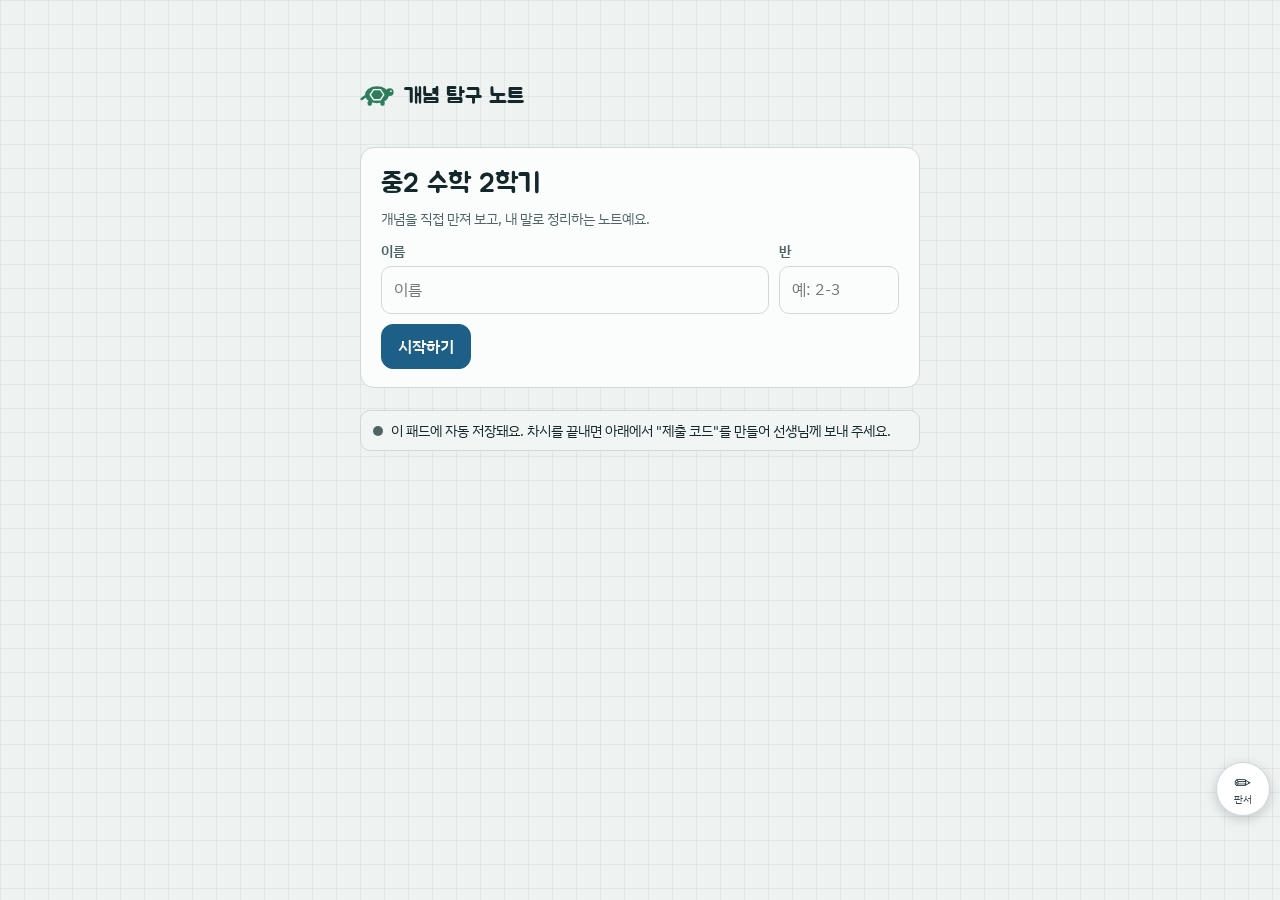
==== index.html @ dae7644b "선생님별 전용 링크 만들기(#setup): 폼·시트·비밀번호를 선생님마다 따로 설정 Co-Authored-By: Claude Sonnet 5.5 <noreply@anthropic." ====
<!doctype html><html lang="ko"><head><meta charset="utf-8"><meta name="viewport" content="width=device-width,initial-scale=1"></head><body><title>개념 탐구 노트</title>
<link rel="stylesheet" href="https://fonts.googleapis.com/css2?family=IBM+Plex+Sans+KR:wght@400;600;700&family=Jua&display=swap">
<style>
/* 노트 같은 모눈종이 위에서 탐구하는 앱. 파란 잉크 + 빨간 펜 + 거북이 초록 */
:root{
  --bg:#eef2f0;--paper:#fbfdfc;--paper2:#f1f6f4;--ink:#14282b;--ink2:#506466;--line:#cfdad8;--grid:rgba(29,95,134,.07);
  --blue:#1d5f86;--blue-soft:#dcecf4;--red:#c8382e;--red-soft:#fbe3e0;--green:#2e7d5b;--green-soft:#dff1e7;--gold:#a8690f;--gold-soft:#f8ecd2;
  --f-disp:'Jua','IBM Plex Sans KR',system-ui,sans-serif;--f-body:'IBM Plex Sans KR','Noto Sans KR',system-ui,sans-serif;--r:14px;
}
@media (prefers-color-scheme:dark){:root:not([data-theme="light"]){
  --bg:#0f1b1e;--paper:#172529;--paper2:#1d2d32;--ink:#e6f0ee;--ink2:#9db3b3;--line:#2c4247;--grid:rgba(120,180,210,.07);
  --blue:#7cc0e6;--blue-soft:#1d3a4a;--red:#ff8a7e;--red-soft:#4a2724;--green:#6fcf9f;--green-soft:#1c3a2d;--gold:#e8b45a;--gold-soft:#3d3118;color-scheme:dark}}
:root[data-theme="dark"]{
  --bg:#0f1b1e;--paper:#172529;--paper2:#1d2d32;--ink:#e6f0ee;--ink2:#9db3b3;--line:#2c4247;--grid:rgba(120,180,210,.07);
  --blue:#7cc0e6;--blue-soft:#1d3a4a;--red:#ff8a7e;--red-soft:#4a2724;--green:#6fcf9f;--green-soft:#1c3a2d;--gold:#e8b45a;--gold-soft:#3d3118;color-scheme:dark}
*{box-sizing:border-box}
body{background:var(--bg);color:var(--ink);font:400 16px/1.6 var(--f-body);
  background-image:linear-gradient(var(--grid) 1px,transparent 1px),linear-gradient(90deg,var(--grid) 1px,transparent 1px);background-size:24px 24px;
  padding-inline:16px;padding-block:14px 60px;-webkit-text-size-adjust:100%}
button,input,textarea,select{font:inherit;color:inherit}
button{cursor:pointer}
:focus-visible{outline:3px solid var(--blue);outline-offset:2px}
#app{max-width:1080px;margin:0 auto}
.top{display:flex;align-items:center;justify-content:space-between;gap:12px;flex-wrap:wrap;margin-bottom:14px}
.brand{display:flex;align-items:center;gap:10px;font:400 1.35rem var(--f-disp)}
.brand svg{flex:none}
.btn{border:1.5px solid var(--line);background:var(--paper);border-radius:12px;padding:9px 16px;font-weight:600;min-height:44px}
a.btn{text-decoration:none;display:inline-flex;align-items:center;color:var(--ink)}
.btn:hover{border-color:var(--blue)}
.btn.primary{background:var(--blue);border-color:var(--blue);color:var(--paper)}
.btn.ghost{background:transparent}
.btn.sm{min-height:36px;padding:5px 12px;font-size:.88rem}
.btn.red{border-color:var(--red);color:var(--red)}
.btn:disabled{opacity:.45;cursor:not-allowed}
.card{background:var(--paper);border:1.5px solid var(--line);border-radius:var(--r);padding:18px 20px}
.h1{font:400 1.7rem/1.3 var(--f-disp);margin:0 0 6px;text-wrap:balance}
.h2{font:400 1.2rem/1.35 var(--f-disp);margin:0 0 8px}
.note{color:var(--ink2);font-size:.9rem;margin:4px 0 10px}
.row{display:flex;gap:10px;flex-wrap:wrap;align-items:center;margin-top:10px}
.chip{display:inline-block;padding:1px 10px;border-radius:99px;font-size:.78rem;font-weight:600;background:var(--blue-soft);color:var(--blue);white-space:nowrap}
.chip.gray{background:var(--paper2);color:var(--ink2);border:1px solid var(--line)}
.chip.green{background:var(--green-soft);color:var(--green)}
.chip.gold{background:var(--gold-soft);color:var(--gold)}
.chip.red{background:var(--red-soft);color:var(--red)}
/* 시작 */
.welcome{display:grid;gap:16px;max-width:560px;margin:6vh auto 0}
.in{width:100%;border:1.5px solid var(--line);border-radius:10px;padding:10px 12px;background:var(--paper)}
.fieldrow{display:grid;grid-template-columns:1fr 120px;gap:10px}
label.l{display:block;font-size:.85rem;font-weight:600;color:var(--ink2);margin-bottom:4px}
.pcards{display:flex;flex-direction:column;gap:8px}
.pcard{display:flex;justify-content:space-between;gap:10px;text-align:left;width:100%}
/* 홈 */
.hero{display:grid;grid-template-columns:1fr auto;gap:12px;align-items:center;margin-bottom:14px}
.units{display:flex;flex-direction:column;gap:18px}
.unit h2{font:400 1.25rem var(--f-disp);margin:0 0 4px}
.unit .sub{color:var(--ink2);font-size:.9rem;margin:0 0 10px}
.lgrid{display:grid;grid-template-columns:repeat(auto-fill,minmax(290px,1fr));gap:12px}
.lcard{text-align:left;display:flex;flex-direction:column;gap:6px;border:1.5px solid var(--line);background:var(--paper);border-radius:var(--r);padding:14px 16px;min-width:0}
.lcard:hover:not(:disabled){border-color:var(--blue)}
.lcard .no{font:400 .95rem var(--f-disp);color:var(--blue)}
.lcard .t{font-weight:700;font-size:1.05rem}
.lcard .q{color:var(--ink2);font-size:.9rem}
.lcard.soon{opacity:.7;cursor:default}
.lcard.done{border-color:var(--green)}
.bar{height:8px;border-radius:6px;background:var(--paper2);border:1px solid var(--line);overflow:hidden}
.bar i{display:block;height:100%;background:var(--blue)}
/* 차시 */
.stepper{display:flex;gap:6px;flex-wrap:wrap;margin:0 0 14px}
.stepper button{display:flex;align-items:center;gap:6px;border:1.5px solid var(--line);background:var(--paper);border-radius:99px;padding:5px 14px;font-weight:600;font-size:.9rem;min-height:38px}
.stepper button.on{background:var(--blue);border-color:var(--blue);color:var(--paper)}
.stepper button.ok:not(.on){border-color:var(--green);color:var(--green)}
.stepper button:disabled{opacity:.4}
.qbig{font:400 1.55rem/1.4 var(--f-disp);text-wrap:balance;margin:6px 0 12px}
.cols{display:grid;grid-template-columns:minmax(0,1.15fr) minmax(0,1fr);gap:14px;align-items:start}
@media (max-width:880px){.cols{grid-template-columns:minmax(0,1fr)}.hero{grid-template-columns:1fr}.fieldrow{grid-template-columns:1fr}}
.opts{display:flex;flex-direction:column;gap:8px}
.opt{text-align:left;border:1.5px solid var(--line);background:var(--paper);border-radius:12px;padding:10px 14px;min-height:46px}
.opt:hover:not(:disabled){border-color:var(--blue)}
.opt.sel{border-color:var(--blue);background:var(--blue-soft)}
.opt.good{border-color:var(--green);background:var(--green-soft)}
.opt.bad{border-color:var(--red);background:var(--red-soft)}
.task{border-top:1px dashed var(--line);padding-top:12px;margin-top:12px}
.task:first-child{border-top:0;margin-top:0;padding-top:0}
.fb{margin-top:8px;padding:8px 12px;border-radius:10px;font-size:.92rem}
.fb.good{background:var(--green-soft);color:var(--green)}
.fb.bad{background:var(--red-soft);color:var(--red)}
.fb.hint{background:var(--gold-soft);color:var(--gold)}
.gen{font-size:1.1rem;line-height:2.4}
.blank{display:inline-flex;gap:4px;flex-wrap:wrap;vertical-align:middle;margin:0 4px}
.blank button{border:1.5px solid var(--blue);background:var(--paper);color:var(--blue);border-radius:8px;padding:0 12px;min-height:36px;font-weight:700}
.blank button.good{background:var(--green-soft);border-color:var(--green);color:var(--green)}
.blank button.bad{background:var(--red-soft);border-color:var(--red);color:var(--red)}
.genitem{padding:8px 0;border-bottom:1px dashed var(--line)}
.genitem:last-child{border-bottom:0}
.sumcard{border-left:5px solid var(--blue)}
.points{margin:6px 0 0;padding-left:1.2em;display:flex;flex-direction:column;gap:6px}
.def{background:var(--blue-soft);border-radius:12px;padding:10px 14px;margin:10px 0}
.def b{color:var(--blue)}
.checks{display:flex;flex-direction:column;gap:12px}
.chk{display:grid;gap:8px}
.chk .qt{font-weight:600}
.ans{display:flex;gap:8px;align-items:center;flex-wrap:wrap}
.ans input{width:120px;font-size:1.1rem;text-align:center}
.stamp{width:54px;height:54px;border:4px solid var(--red);border-radius:50%;display:grid;place-items:center;color:var(--red);font:400 1.5rem var(--f-disp);transform:rotate(-8deg)}
textarea.in{min-height:110px;resize:vertical;line-height:1.6}
.done-box{display:flex;gap:16px;align-items:center;flex-wrap:wrap}
/* 위젯 */
.widget{padding:12px 14px}
.widget svg{width:100%;height:auto;display:block;touch-action:none;background:var(--paper2);border-radius:10px;border:1px solid var(--line)}
.wtabs{display:flex;gap:6px;flex-wrap:wrap;margin-bottom:8px}
.wtabs button{border:1.5px solid var(--line);background:var(--paper);border-radius:99px;padding:3px 14px;font-weight:600;font-size:.88rem;min-height:36px}
.wtabs button.on{background:var(--blue);border-color:var(--blue);color:var(--paper)}
.ctl{display:grid;grid-template-columns:auto 1fr auto;gap:8px;align-items:center;margin-top:8px;font-size:.92rem}
.ctl input[type=range]{width:100%;min-height:32px;accent-color:var(--blue)}
.ctl output{font-weight:700;min-width:3.2em;text-align:right;font-variant-numeric:tabular-nums}
.read{display:flex;flex-wrap:wrap;gap:6px 14px;margin-top:10px;font-variant-numeric:tabular-nums}
.read span{background:var(--paper2);border:1px solid var(--line);border-radius:8px;padding:2px 10px;font-size:.92rem}
.read span.hi{border-color:var(--blue);background:var(--blue-soft)}
.verdict{margin-top:10px;padding:8px 12px;border-radius:10px;font-weight:600;background:var(--paper2);border:1px solid var(--line)}
.verdict.yes{background:var(--green-soft);border-color:var(--green);color:var(--green)}
.verdict.no{background:var(--red-soft);border-color:var(--red);color:var(--red)}
.chips{display:flex;flex-wrap:wrap;gap:6px;margin-top:8px}
.chips span{border:1.5px solid var(--blue);border-radius:8px;padding:1px 9px;font-size:.84rem;background:var(--paper)}
.chips.gold span{border-color:var(--gold);color:var(--gold)}
.grid-combo{display:grid;gap:4px;margin-top:8px}
.grid-combo span{border:1.5px solid var(--blue);background:var(--paper);border-radius:6px;padding:2px 4px;font-size:.78rem;text-align:center;white-space:nowrap}
.svgt{fill:var(--ink);font:600 13px var(--f-body)}
.svgm{fill:var(--ink2);font:500 11px var(--f-body)}
/* 교사용 */
.syncline{display:flex;align-items:center;gap:8px;flex-wrap:wrap;padding:8px 12px;border-radius:10px;background:var(--paper2);border:1px solid var(--line);font-size:.9rem;margin:6px 0}
.syncline .dot{width:10px;height:10px;border-radius:50%;background:var(--ink2);flex:none}
.syncline.on .dot{background:var(--blue)}.syncline.err{border-color:var(--red)}.syncline.err .dot{background:var(--red)}
.tscroll{overflow-x:auto;padding:6px 8px}
.mx{border-collapse:collapse;width:100%;min-width:640px}
.mx th{font-size:.78rem;color:var(--ink2);font-weight:600;padding:6px 6px;text-align:center;border-bottom:1px solid var(--line);white-space:nowrap}
.mx th:first-child,.mx td:first-child{text-align:left}
.mx td{padding:8px 6px;border-bottom:1px solid var(--line);text-align:center}
.mx tbody tr{cursor:pointer}.mx tbody tr:hover{background:var(--paper2)}
.cell{display:inline-block;min-width:34px;padding:0 6px;border-radius:8px;font-size:.82rem;font-weight:700}
.cell.d{background:var(--green-soft);color:var(--green)}.cell.p{background:var(--gold-soft);color:var(--gold)}.cell.n{color:var(--line)}
.refl{background:var(--paper2);border-radius:10px;padding:8px 12px;margin:6px 0;white-space:pre-wrap;word-break:break-word}
.refl small{display:block;color:var(--ink2);margin-bottom:2px}
.toast{position:fixed;left:50%;bottom:24px;transform:translateX(-50%);background:var(--ink);color:var(--bg);padding:10px 18px;border-radius:99px;opacity:0;pointer-events:none;transition:opacity .2s;z-index:9;font-size:.92rem}
.toast.on{opacity:1}
.link{background:none;border:0;color:var(--blue);text-decoration:underline;padding:6px;min-height:36px}
@media (prefers-reduced-motion:reduce){*{transition:none!important}}

.figbox{margin:8px 0 12px;max-width:340px}.qfig{width:100%;height:auto;display:block;background:var(--paper2);border:1px solid var(--line);border-radius:10px}.figcap{font-size:11px;color:var(--ink2);margin-top:4px}

.pad{display:grid;gap:6px}
.padhd{font-size:.86rem;color:var(--muted,#5b6470);font-weight:600}
.padwrap{border:1.5px dashed #b9c4cf;border-radius:12px;overflow:hidden;background:#fff linear-gradient(#e8eef3 1px,transparent 1px) 0 0/100% 28px}
.padcv{display:block;width:100%;aspect-ratio:600/440;touch-action:none;cursor:crosshair}
.padtools{display:flex;gap:6px;flex-wrap:wrap;align-items:center}
.pt{border:1.5px solid #c9d3dc;background:#fff;border-radius:10px;padding:6px 10px;font:inherit;font-size:.82rem;min-height:36px}
.pt.on{border-color:#1d5fa0;background:#e7f0f9;font-weight:700}
.pt.dot{width:36px;padding:0;border-radius:50%;border:3px solid #fff;box-shadow:0 0 0 1.5px #c9d3dc}
.pt.dot.on{box-shadow:0 0 0 2.5px #1d5fa0}
@media (min-width:700px){
  .chk{grid-template-columns:minmax(0,1fr) minmax(0,1.1fr);column-gap:18px;align-items:start}
  .chk>*{grid-column:1}
  .chk>.pad{grid-column:2;grid-row:1/span 8;position:sticky;top:12px}
}

.bcv{position:fixed;left:0;top:0;z-index:40;touch-action:none;pointer-events:none;display:none;cursor:crosshair}
.bcv.on{display:block}
.bbar{position:fixed;left:0;right:0;margin:0 auto;width:max-content;bottom:12px;z-index:45;display:none;gap:6px;align-items:center;flex-wrap:wrap;justify-content:center;max-width:calc(100vw - 16px);padding:8px 10px;background:rgba(255,255,255,.96);border:1.5px solid #c9d3dc;border-radius:16px;box-shadow:0 6px 24px rgba(0,0,0,.18)}
.bbar.on{display:flex}
.bt{border:1.5px solid #c9d3dc;background:#fff;border-radius:10px;padding:6px 12px;font:inherit;font-size:.95rem;min-height:44px}
.bt.on{border-color:#1d5fa0;background:#e7f0f9;font-weight:700}
.bt.x{background:#fdecea;border-color:#e6a8a1}
.bt.dot{width:44px;padding:0;border-radius:50%;border:3px solid #fff;box-shadow:0 0 0 1.5px #c9d3dc}
.bt.dot.on{box-shadow:0 0 0 3px #1d5fa0}
.bfab{position:fixed;right:10px;bottom:84px;z-index:30;width:54px;height:54px;border-radius:50%;border:1.5px solid #c9d3dc;background:rgba(255,255,255,.95);box-shadow:0 3px 12px rgba(0,0,0,.18);display:flex;flex-direction:column;align-items:center;justify-content:center;font-size:1.25rem;line-height:1;padding:0}
.bfab small{font-size:.62rem;margin-top:2px;color:#374151}
.bfab.hide{display:none}
.qdt{border-collapse:collapse;width:100%;margin:8px 0;font-size:14px}
.qdt th,.qdt td{border:1px solid #cfd8e3;padding:6px 8px;text-align:center}
.qdt th{background:#eef3f8}

</style>
<div id="app"></div>
<div id="toast" class="toast" role="status" aria-live="polite"></div>
<script>
(()=>{'use strict';
/* ===== 중2-2 개념 학습 내용 (초안) ===== */
const UNITS = [
  { id: 0, name: 'Ⅳ. 도형의 성질', sub: '삼각형과 사각형의 성질' },
  { id: 1, name: 'Ⅴ. 도형의 닮음', sub: '닮음과 피타고라스 정리' },
  { id: 2, name: 'Ⅵ. 경우의 수와 확률', sub: '세는 방법과 가능성' }
];
const LESSONS = [
  { id: 'l01', unit: 0, no: 1, title: '이등변삼각형의 성질', q: '두 변의 길이가 같은 삼각형에는 어떤 일이 함께 일어날까?', lens: '대칭 · 관계',
    ready: true, widget: 'iso',
    pred: { ask: '길이가 같은 두 변(AB = AC)이 있는 삼각형에서, 그 두 변 맞은편의 각 ∠C와 ∠B의 크기는 어떨 것 같아요?', opts: ['∠B가 더 클 것 같다', '∠C가 더 클 것 같다', '둘이 같을 것 같다', '모르겠다'] },
    tasks: [
      { ask: '슬라이더로 AB = AC(두 값을 같게)로 맞추고 ∠B와 ∠C를 비교해 보세요.', opts: ['∠B > ∠C', '∠B = ∠C', '∠B < ∠C'], ans: 1, why: '두 변의 길이가 같으면 그 맞은편 각의 크기도 같아요.' },
      { ask: 'AB를 AC보다 길게 만들어 보세요. 어느 각이 더 커지나요?', opts: ['∠B가 더 크다', '∠C가 더 크다', '같다'], ans: 1, why: '더 긴 변(AB)의 맞은편 각 ∠C가 더 커요. 변의 길이와 맞은편 각의 크기는 함께 움직여요.' },
      { ask: 'AB = AC로 맞춘 뒤 "수직선 긋기"를 켜 보세요. 점 H는 밑변 BC의 어디에 있나요?', opts: ['B에 가깝다', 'C에 가깝다', 'BC의 한가운데(BH = CH)'], ans: 2, why: 'BH = CH = 5로 꼭 반이에요. 그리고 ∠BAH = ∠HAC도 확인해 보세요.' }
    ],
    gen: { lead: '탐색에서 찾은 것을 문장으로 완성해 보세요.', items: [
      { pre: 'AB = AC인 삼각형(이등변삼각형)에서 두 밑각 ∠B와 ∠C의 크기는', opts: ['같다', '다르다', '알 수 없다'], ans: 0, post: '.' },
      { pre: '이등변삼각형에서 꼭지각의 이등분선은 밑변을', opts: ['수직이등분한다', '3등분한다', '평행하게 지난다'], ans: 0, post: '.' },
      { pre: '거꾸로, 두 내각의 크기가 같은 삼각형은', opts: ['이등변삼각형이다', '직각삼각형이다', '정삼각형이다'], ans: 0, post: '.' }
    ] },
    sum: { title: '이등변삼각형', defs: [['이등변삼각형', '두 변의 길이가 같은 삼각형'], ['꼭지각', '길이가 같은 두 변이 이루는 각'], ['밑각', '꼭지각의 반대쪽 변(밑변)의 양 끝 각']],
      points: ['이등변삼각형의 두 밑각의 크기는 같다. (AB = AC이면 ∠B = ∠C)', '이등변삼각형의 꼭지각의 이등분선은 밑변을 수직이등분한다.', '두 내각의 크기가 같은 삼각형은 이등변삼각형이다. (∠B = ∠C이면 AB = AC)'],
      note: '"크기가 같은 두 각"은 꼭지각을 포함하지 않아요. 꼭지각은 두 밑각과 별개예요.' },
    checks: [
      { q: '△ABC에서 AB = AC이고 ∠A = 40°입니다. ∠B의 크기는?', unit: '°', ans: 70, hint: '∠B = ∠C이고, 세 각의 합은 180°예요.', why: '(180° − 40°) ÷ 2 = 70°' },
      { q: '△ABC에서 AB = AC이고 ∠B = 65°입니다. 꼭지각 ∠A의 크기는?', unit: '°', ans: 50, hint: '밑각이 두 개 있다는 점을 생각해요.', why: '∠C = 65°이므로 ∠A = 180° − 65° × 2 = 50°' },
      { q: 'AB = AC인 이등변삼각형 ABC에서 꼭지각 ∠A의 이등분선이 BC와 만나는 점을 D라 합니다. BC = 14 cm일 때 BD의 길이는?', unit: 'cm', ans: 7, hint: '꼭지각의 이등분선은 밑변을 어떻게 나누죠?', why: '밑변을 수직이등분하므로 BD = 14 ÷ 2 = 7 cm' },
      { q: 'AB = AC인 삼각형 ABC에서 크기가 항상 같은 두 각은?', opts: ['∠A와 ∠B', '∠B와 ∠C', '∠A와 ∠C'], ans: 1, hint: '길이가 같은 두 변의 맞은편 각을 찾아요.', why: 'AB = AC이므로 AB의 맞은편 ∠C와 AC의 맞은편 ∠B가 같아요.' }
    ],
    refl: ['이등변삼각형의 두 밑각이 같은 까닭을 "접기" 또는 "대칭"이라는 말을 써서 친구에게 설명해 보세요.', '오늘 배운 것 중 아직 헷갈리는 부분이 있으면 적어 보세요. (없으면 "없음")']
  },
  { id: 'l02', unit: 0, no: 2, title: '삼각형의 외심', q: '삼각형의 세 변의 수직이등분선은 왜 한 점에서 만날까?', lens: '위치 · 거리' },
  { id: 'l03', unit: 0, no: 3, title: '삼각형의 내심', q: '삼각형 안에서 세 변까지의 거리가 같은 점은 어디일까?', lens: '위치 · 거리' },
  { id: 'l04', unit: 0, no: 4, title: '평행사변형의 성질', q: '마주 보는 두 쌍의 변이 평행하면 어떤 성질이 따라올까?', lens: '조건 · 성질',
    ready: true, widget: 'para',
    pred: { ask: '평행사변형의 꼭짓점을 마음대로 끌어도 늘 변하지 않는 것은 무엇일 것 같아요?', opts: ['네 변의 길이가 모두 같다', '마주 보는 변의 길이가 같다', '네 각의 크기가 모두 같다', '모르겠다'] },
    tasks: [
      { ask: '"변" 탭에서 꼭짓점을 이리저리 끌어 보세요. 마주 보는 변 AB와 CD의 길이는?', opts: ['항상 같다', '항상 다르다', '모양에 따라 다르다'], ans: 0, why: '모양이 바뀌어도 AB = CD, AD = BC예요.' },
      { ask: '"각" 탭에서 이웃한 두 각의 합(∠A + ∠B)을 살펴보세요.', opts: ['90°', '180°', '360°'], ans: 1, why: '∠A + ∠B = 180°. 평행선에서 같은 쪽 안쪽의 각의 합이에요.' },
      { ask: '"대각선" 탭에서 두 대각선의 교점 O가 각 대각선을 어떻게 나누는지 보세요.', opts: ['항상 이등분한다', '항상 3등분한다', '모양에 따라 다르다'], ans: 0, why: 'AO = CO, BO = DO예요. 두 대각선은 서로 다른 것을 이등분해요.' }
    ],
    gen: { lead: '탐색에서 찾은 것을 문장으로 완성해 보세요.', items: [
      { pre: '평행사변형에서 마주 보는 두 쌍의 변의 길이는 각각', opts: ['같다', '다르다'], ans: 0, post: '.' },
      { pre: '평행사변형에서 마주 보는 두 쌍의 각의 크기는 각각', opts: ['같다', '다르다'], ans: 0, post: '.' },
      { pre: '평행사변형에서 두 대각선은 서로 다른 것을', opts: ['이등분한다', '수직으로 만난다', '길이가 같다'], ans: 0, post: '.' }
    ] },
    sum: { title: '평행사변형', defs: [['평행사변형', '두 쌍의 대변이 각각 평행한 사각형'], ['대변', '마주 보는 변'], ['대각', '마주 보는 각']],
      points: ['두 쌍의 대변의 길이는 각각 같다.', '두 쌍의 대각의 크기는 각각 같다.', '두 대각선은 서로 다른 것을 이등분한다.', '이 성질 가운데 한 가지를 만족하는 사각형(예: 두 쌍의 대각이 같다)은 평행사변형이다.'],
      note: '"성질"은 평행사변형이면 항상 일어나는 일이고, "조건"은 그 성질로 평행사변형임을 확인하는 방법이에요.' },
    checks: [
      { q: '평행사변형 ABCD에서 ∠A = 110°입니다. ∠B의 크기는?', unit: '°', ans: 70, hint: '이웃한 두 각의 합은 얼마였죠?', why: '∠A + ∠B = 180°이므로 ∠B = 70°' },
      { q: '평행사변형 ABCD에서 AB = 7 cm, BC = 5 cm입니다. 둘레의 길이는?', unit: 'cm', ans: 24, hint: '대변의 길이는 각각 같아요.', why: '2 × (7 + 5) = 24 cm' },
      { q: '평행사변형 ABCD의 두 대각선의 교점을 O라 하고, AC = 12 cm, BD = 8 cm입니다. CO + DO의 길이는?', unit: 'cm', ans: 10, hint: '두 대각선은 서로 다른 것을 이등분해요.', why: 'CO = 12 ÷ 2 = 6, DO = 8 ÷ 2 = 4이므로 합은 10 cm' },
      { q: '다음 중 항상 평행사변형이 되는 사각형은?', opts: ['한 쌍의 대변만 평행한 사각형', '두 쌍의 대각의 크기가 각각 같은 사각형', '두 대각선의 길이가 같은 사각형', '한 쌍의 대변이 평행하고 다른 한 쌍의 대변의 길이가 같은 사각형'], ans: 1, hint: '반례(조건은 맞는데 평행사변형이 아닌 도형)를 찾아봐요. 사다리꼴도 후보예요.', why: '두 쌍의 대각이 각각 같으면 평행사변형이 돼요. 나머지는 사다리꼴이나 등변사다리꼴 같은 반례가 있어요.' }
    ],
    refl: ['평행사변형의 세 가지 성질 중 하나를 골라, 왜 그렇게 될 것 같은지 자기 말로 설명해 보세요.', '오늘 배운 것 중 아직 헷갈리는 부분이 있으면 적어 보세요. (없으면 "없음")']
  },
  { id: 'l05', unit: 0, no: 5, title: '여러 가지 사각형', q: '정사각형은 직사각형일까, 마름모일까?', lens: '분류 · 관계' },
  { id: 'l06', unit: 1, no: 6, title: '닮은 도형', q: '크기가 달라도 "같은 모양"이라고 말할 수 있는 기준은 무엇일까?', lens: '형태 · 비율' },
  { id: 'l07', unit: 1, no: 7, title: '삼각형의 닮음 조건', q: '삼각형이 닮았다고 말하려면 무엇이 같아야 최소한으로 충분할까?', lens: '조건 · 형태',
    ready: true, widget: 'sim',
    pred: { ask: '두 삼각형이 닮음이려면 모든 변의 비와 모든 각이 같아야 할까요? (6개를 다 확인해야 할까요?)', opts: ['6개를 모두 확인해야 한다', '더 적게 확인해도 충분할 것 같다', '모르겠다'] },
    tasks: [
      { ask: '"SSS" 탭에서 세 변의 길이를 조절해 세 쌍의 대응변의 비가 모두 같아지게 해 보세요. 그때 삼각형은?', opts: ['닮음이다', '닮음이 아니다'], ans: 0, why: '세 쌍의 대응변의 길이의 비가 같으면 닮음이에요. (SSS 닮음)' },
      { ask: '"SAS" 탭에서 두 변의 비는 같게, 끼인각은 다르게 만들어 보세요. 그때 삼각형은?', opts: ['닮음이다', '닮음이 아니다'], ans: 1, why: '끼인각이 다르면 닮음이 아니에요. 두 변의 비만으로는 부족해요.' },
      { ask: '"AA" 탭에서 두 각만 맞추어 보세요. 나머지 한 각은 어떻게 되나요?', opts: ['자동으로 같아져서 닮음이다', '달라질 수 있어서 닮음이 아니다'], ans: 0, why: '삼각형의 세 각의 합은 180°이므로 두 각이 같으면 나머지 한 각도 같아요. (AA 닮음)' }
    ],
    gen: { lead: '탐색에서 찾은 것을 문장으로 완성해 보세요.', items: [
      { pre: '세 쌍의 대응변의 길이의 비가 같으면', opts: ['SSS 닮음', 'SAS 닮음', 'AA 닮음'], ans: 0, post: '이다.' },
      { pre: '두 쌍의 대응변의 길이의 비가 같고 그 끼인각의 크기가 같으면', opts: ['SSS 닮음', 'SAS 닮음', 'AA 닮음'], ans: 1, post: '이다.' },
      { pre: '두 쌍의 대응각의 크기가 각각 같으면', opts: ['SSS 닮음', 'SAS 닮음', 'AA 닮음'], ans: 2, post: '이다.' }
    ] },
    sum: { title: '삼각형의 닮음 조건', defs: [['대응', '닮은 두 도형에서 서로 겹쳐지는 꼭짓점·변·각'], ['끼인각', '두 변 사이에 끼여 있는 각'], ['닮음 기호', '△ABC ∽ △DEF (대응하는 꼭짓점 순서로 쓴다)']],
      points: ['SSS 닮음: 세 쌍의 대응변의 길이의 비가 같다.', 'SAS 닮음: 두 쌍의 대응변의 길이의 비가 같고, 그 끼인각의 크기가 같다.', 'AA 닮음: 두 쌍의 대응각의 크기가 각각 같다.'],
      note: 'SAS에서는 반드시 "끼인각"이어야 해요. 끼인각이 아닌 각이 같은 경우는 닮음이라고 할 수 없어요.' },
    checks: [
      { q: '△ABC와 △DEF에서 AB : DE = BC : EF = AC : DF = 2 : 3 입니다. 어떤 조건으로 닮음일까요?', opts: ['SSS 닮음', 'SAS 닮음', 'AA 닮음'], ans: 0, hint: '변의 비가 몇 쌍 주어졌는지 세어 봐요.', why: '세 쌍의 대응변의 길이의 비가 같으므로 SSS 닮음이에요.' },
      { q: '△ABC에서 ∠A = 50°, ∠B = 60°이고, △DEF에서 ∠D = 50°, ∠F = 70°입니다. 두 삼각형은 닮음일까요?', opts: ['닮음이다 (AA 닮음)', '닮음이 아니다', '변의 길이를 모르므로 알 수 없다'], ans: 0, hint: '△ABC의 ∠C를 먼저 구해 봐요.', why: '∠C = 180° − 50° − 60° = 70°이므로 ∠A = ∠D, ∠C = ∠F. 두 각이 같으므로 AA 닮음이에요.' },
      { q: '△ABC ∽ △DEF이고 닮음비가 AB : DE = 2 : 3입니다. BC = 8 cm일 때 EF의 길이는?', unit: 'cm', ans: 12, hint: '대응변의 비는 모두 같아요. BC : EF = 2 : 3', why: '8 : EF = 2 : 3이므로 EF = 12 cm' },
      { q: '△ABC에서 AB = 4, AC = 6, ∠B = 40°이고 △DEF에서 DE = 8, DF = 12, ∠E = 40°입니다. 닮음이라고 할 수 있을까요?', opts: ['SAS 닮음이므로 닮음이다', '끼인각이 아니라서 닮음이라고 할 수 없다', '닮음이 아니다'], ans: 1, hint: '∠B는 어느 두 변 사이의 각인가요?', why: '변 AB, AC의 끼인각은 ∠A예요. ∠B는 끼인각이 아니라서 SAS 조건을 쓸 수 없고, 이 정보만으로는 닮음이라고 확정할 수 없어요.' }
    ],
    refl: ['삼각형의 닮음을 확인하는 데 왜 6개를 다 보지 않고 3가지 조건만으로 충분한지 자기 말로 설명해 보세요.', '오늘 배운 것 중 아직 헷갈리는 부분이 있으면 적어 보세요. (없으면 "없음")']
  },
  { id: 'l08', unit: 1, no: 8, title: '평행선과 선분의 길이의 비', q: '삼각형의 한 변과 평행한 선을 그으면 다른 두 변은 어떻게 나뉠까?', lens: '비례 · 평행' },
  { id: 'l09', unit: 1, no: 9, title: '피타고라스 정리', q: '직각삼각형의 세 변 사이에는 어떤 관계가 있을까?', lens: '관계 · 넓이' },
  { id: 'l10', unit: 2, no: 10, title: '경우의 수 (합의 법칙, 곱의 법칙)', q: '"또는"과 "그리고"는 경우를 세는 방법을 어떻게 바꿀까?', lens: '구조 · 세기',
    ready: true, widget: 'count',
    pred: { ask: '서울에서 대전까지 가는 기차가 3편, 버스가 2편 있습니다. 한 번 갈 때 선택할 수 있는 방법은 모두 몇 가지일 것 같아요?', opts: ['5가지', '6가지', '8가지', '모르겠다'] },
    tasks: [
      { ask: '"또는(합)" 탭에서 기차 3편, 버스 2편으로 맞추고 한 번 가는 방법의 수를 세어 보세요.', opts: ['5가지', '6가지', '3가지'], ans: 0, why: '기차 3 + 버스 2 = 5가지. 기차와 버스는 동시에 탈 수 없는 서로 다른 선택이에요.' },
      { ask: '"그리고(곱)" 탭에서 상의 3벌, 하의 4벌로 맞추고 옷차림의 수를 세어 보세요.', opts: ['7가지', '12가지', '24가지'], ans: 1, why: '상의 3 × 하의 4 = 12가지. 상의를 고르고 이어서 하의를 고르는 상황이에요.' },
      { ask: '상의를 고르고 이어서 하의를 고르는 상황에서는 어떤 법칙을 쓰나요?', opts: ['합의 법칙', '곱의 법칙'], ans: 1, why: '"그리고(잇달아)"가 보이면 곱의 법칙을 써요.' }
    ],
    gen: { lead: '탐색에서 찾은 것을 문장으로 완성해 보세요.', items: [
      { pre: '두 사건 A, B가 동시에 일어나지 않을 때, A 또는 B가 일어나는 경우의 수는 m', opts: ['+', '×', '−'], ans: 0, post: 'n이다. (합의 법칙)' },
      { pre: '사건 A와 B가 잇달아 일어날 때, 경우의 수는 m', opts: ['+', '×', '−'], ans: 1, post: 'n이다. (곱의 법칙)' },
      { pre: '문제에 "또는"이 보이면', opts: ['합의 법칙', '곱의 법칙'], ans: 0, post: ', "그리고(잇달아)"가 보이면 곱의 법칙을 쓴다.' }
    ] },
    sum: { title: '경우의 수', defs: [['경우의 수', '어떤 사건이 일어나는 서로 다른 방법의 수'], ['합의 법칙', '동시에 일어나지 않는 두 사건 A, B의 경우의 수가 각각 m, n이면 A 또는 B가 일어나는 경우의 수는 m + n'], ['곱의 법칙', '두 사건 A, B가 잇달아 일어나고 경우의 수가 각각 m, n이면 경우의 수는 m × n']],
      points: ['"또는"이 보이면 더한다.', '"그리고", "잇달아"가 보이면 곱한다.', '세기 전에 "서로 다른 방법이 겹치지 않는지" 먼저 확인한다.'],
      note: '합의 법칙을 쓸 때는 두 사건이 동시에 일어나지 않아야 해요.' },
    checks: [
      { q: '서울에서 대전까지 가는 기차가 3편, 버스가 2편입니다. 기차 또는 버스를 한 번 타고 가는 방법은 모두 몇 가지?', unit: '가지', ans: 5, hint: '"또는"이에요.', why: '3 + 2 = 5가지' },
      { q: '티셔츠 4벌과 바지 3벌이 있습니다. 티셔츠 한 벌과 바지 한 벌을 짝지어 입는 경우의 수는?', unit: '가지', ans: 12, hint: '"티셔츠를 고르고 이어서 바지를 고른다"로 읽어 봐요.', why: '4 × 3 = 12가지' },
      { q: '서로 다른 두 개의 주사위를 동시에 던질 때, 나온 눈의 수의 합이 5 또는 6이 되는 경우의 수는?', unit: '가지', ans: 9, hint: '합이 5인 경우와 합이 6인 경우를 따로 세어 합쳐요.', why: '합이 5: (1,4)(2,3)(3,2)(4,1) 4가지, 합이 6: (1,5)(2,4)(3,3)(4,2)(5,1) 5가지 → 4 + 5 = 9가지' },
      { q: '동전 2개와 주사위 1개를 동시에 던질 때, 나오는 경우의 수는? (동전은 서로 구분됩니다)', unit: '가지', ans: 24, hint: '동전 하나의 경우의 수 × 다른 동전 × 주사위', why: '2 × 2 × 6 = 24가지' }
    ],
    refl: ['"또는"과 "그리고"에서 계산이 왜 다른지, 오늘의 예시를 하나 들어 자기 말로 설명해 보세요.', '오늘 배운 것 중 아직 헷갈리는 부분이 있으면 적어 보세요. (없으면 "없음")']
  },
  { id: 'l11', unit: 2, no: 11, title: '여러 가지 경우의 수', q: '순서가 중요한 경우와 중요하지 않은 경우는 어떻게 다를까?', lens: '구조 · 순서' },
  { id: 'l12', unit: 2, no: 12, title: '확률의 뜻과 성질', q: '"일어나기 쉽다"를 숫자로 나타낼 수 있을까?', lens: '가능성 · 비율' },
  { id: 'l13', unit: 2, no: 13, title: '확률의 계산', q: '일어나지 않을 확률을 알면 일어날 확률도 알 수 있을까?', lens: '가능성 · 관계' }
];

/* ===== Ⅴ. 도형의 닮음 — 6, 8, 9차시 ===== */
Object.assign(LESSONS.find(l => l.id === 'l06'), {
  ready: true, widget: 'fig',
  pred: { ask: '어떤 도형을 가로와 세로를 같은 비율로 키우면 "같은 모양"일까요? 가로만 두 배로 늘리면요?', opts: ['같은 비율로 키우면 같은 모양, 가로만 늘리면 다른 모양', '둘 다 같은 모양이다', '둘 다 다른 모양이다', '모르겠다'] },
  tasks: [
    { ask: '"같은 비율" 탭에서 배율을 2로 맞추세요. 도형의 대응하는 변의 길이는 각각 몇 배가 되었나요?', opts: ['모두 같은 배수가 된다', '변마다 다른 배수가 된다'], ans: 0, why: '모든 변이 똑같이 2배가 돼요. 대응변의 길이의 비가 일정해요.' },
    { ask: '같은 탭에서 ∠B와 ∠B′의 크기를 비교해 보세요.', opts: ['∠B′이 더 크다', '같다', '∠B′이 더 작다'], ans: 1, why: '크기를 바꿔도 대응하는 각의 크기는 그대로예요.' },
    { ask: '"가로만 늘리기" 탭에서 가로 2배, 세로 1배로 맞추어 보세요. 이 도형은 처음 도형과 닮음일까요?', opts: ['닮음이다', '닮음이 아니다'], ans: 1, why: '변마다 늘어난 배수가 달라지고 각의 크기도 달라져서 닮음이 아니에요.' }
  ],
  gen: { lead: '탐색에서 찾은 것을 문장으로 완성해 보세요.', items: [
    { pre: '닮은 두 도형에서 대응변의 길이의 비는', opts: ['모두 같다', '모두 다르다'], ans: 0, post: '.' },
    { pre: '닮은 두 도형에서 대응각의 크기는 각각', opts: ['같다', '다르다'], ans: 0, post: '.' },
    { pre: '닮은 두 도형에서 대응변의 길이의 비를', opts: ['닮음비', '합동비', '축척비'], ans: 0, post: '라고 한다.' },
    { pre: '닮음비가 1 : 1인 두 도형은', opts: ['합동이다', '닮음이 아니다'], ans: 0, post: '.' }
  ] },
  sum: { title: '닮은 도형', defs: [['닮음', '한 도형을 일정한 비율로 확대하거나 축소한 도형이 다른 도형과 합동일 때, 두 도형은 닮음인 관계'], ['닮은 도형', '닮음인 관계에 있는 두 도형'], ['기호', '△ABC ∽ △DEF (대응하는 꼭짓점을 같은 순서로 쓴다)'], ['닮음비', '닮은 두 도형에서 대응변의 길이의 비']],
    points: ['닮은 두 도형에서 대응변의 길이의 비는 일정하다.', '닮은 두 도형에서 대응각의 크기는 각각 같다.', '닮음비가 1 : 1이면 두 도형은 합동이다.'],
    note: '닮음비는 순서가 있어요. △ABC ∽ △DEF에서 AB : DE가 2 : 3이면 △ABC가 더 작은 도형이에요.' },
  checks: [
    { q: '△ABC ∽ △DEF이고 AB = 6 cm, DE = 9 cm, BC = 8 cm입니다. EF의 길이는?', unit: 'cm', ans: 12, hint: '닮음비는 AB : DE = 6 : 9 = 2 : 3이에요. BC에 대응하는 변은 EF예요.', why: '8 : EF = 2 : 3이므로 EF = 12 cm' },
    { q: '△ABC ∽ △DEF이고 ∠A = 70°, ∠B = 50°입니다. ∠F의 크기는?', unit: '°', ans: 60, hint: '먼저 ∠C를 구한 뒤, 대응각을 찾아요.', why: '∠C = 180° − 70° − 50° = 60°이고 ∠F는 ∠C의 대응각이므로 ∠F = 60°' },
    { q: '닮은 두 사각형 ABCD와 EFGH의 닮음비가 3 : 5이고 AB = 12 cm입니다. EF의 길이는?', unit: 'cm', ans: 20, hint: 'AB와 EF는 대응변이에요.', why: '12 : EF = 3 : 5이므로 EF = 20 cm' },
    { q: '다음 중 항상 닮음인 두 도형은?', opts: ['두 정삼각형', '두 직사각형', '두 마름모', '두 이등변삼각형'], ans: 0, hint: '닮음이 아닌 반례를 하나씩 떠올려 봐요.', why: '정삼각형은 세 각이 모두 60°이고 변의 길이의 비도 같아서 항상 닮음이에요. 직사각형은 가로·세로의 비가, 마름모는 각의 크기가, 이등변삼각형은 꼭지각이 다를 수 있어요.' }
  ],
  refl: ['"닮음"이란 무엇인지, 가로만 늘린 도형과 비교해서 자기 말로 설명해 보세요.', '오늘 배운 것 중 아직 헷갈리는 부분이 있으면 적어 보세요.']
});

Object.assign(LESSONS.find(l => l.id === 'l08'), {
  ready: true, widget: 'par',
  pred: { ask: '삼각형 ABC에서 변 AB의 한가운데 점 D를 지나 BC와 평행한 선을 그으면, 이 선이 변 AC와 만나는 점 E는 어디쯤일 것 같아요?', opts: ['AC의 한가운데', 'A에 더 가깝다', 'C에 더 가깝다', '모르겠다'] },
  tasks: [
    { ask: '"평행하게" 탭에서 D의 위치를 바꿔 보세요. AD : BD와 AE : CE를 비교하면?', opts: ['항상 같다', '항상 다르다', 'D의 위치에 따라 다르다'], ans: 0, why: 'DE ∥ BC이면 AD : BD = AE : CE예요. D를 어디로 옮겨도 마찬가지예요.' },
    { ask: 'AD : AB, AE : AC, DE : BC를 비교해 보세요.', opts: ['세 비가 모두 같다', 'AD : AB만 다르다', '모두 다르다'], ans: 0, why: 'AD : AB = AE : AC = DE : BC예요. 평행선이 삼각형을 닮은 작은 삼각형으로 잘라 내요.' },
    { ask: '"자유롭게" 탭에서 E를 움직여 AD : BD와 AE : CE가 같아지게 해 보세요. 이때 DE와 BC는?', opts: ['평행하다', '평행하지 않다'], ans: 0, why: '두 비가 같아지는 순간 DE ∥ BC가 돼요. (평행선과 선분의 비의 역)' }
  ],
  gen: { lead: '탐색에서 찾은 것을 문장으로 완성해 보세요.', items: [
    { pre: '△ABC에서 DE ∥ BC이면 AD : AB = AE : AC =', opts: ['DE : BC', 'BD : BC', 'DE : AD'], ans: 0, post: '이다.' },
    { pre: '△ABC에서 DE ∥ BC이면 AD : BD =', opts: ['AE : CE', 'AE : AC', 'DE : BC'], ans: 0, post: '이다.' },
    { pre: '거꾸로, AD : BD = AE : CE이면 DE와 BC는', opts: ['평행하다', '수직이다', '길이가 같다'], ans: 0, post: '.' }
  ] },
  sum: { title: '삼각형에서 평행선과 선분의 길이의 비', defs: [['삼각형과 평행선', '△ABC의 변 AB, AC 위에 점 D, E를 잡았을 때 DE ∥ BC인 경우'], ['중점연결정리', '삼각형의 두 변의 중점을 이은 선분은 나머지 한 변과 평행하고, 그 길이는 나머지 한 변의 길이의 절반']],
    points: ['DE ∥ BC이면 AD : AB = AE : AC = DE : BC', 'DE ∥ BC이면 AD : BD = AE : CE', 'AD : BD = AE : CE이면 DE ∥ BC', 'AD = BD, AE = CE이면 DE ∥ BC이고 DE = ½BC'],
    note: 'AD : AB(위쪽 전체)와 AD : BD(위쪽 : 아래쪽)를 헷갈리지 마세요. 어느 쪽 비인지 먼저 확인해요.' },
  checks: [
    { q: '△ABC에서 DE ∥ BC이고 AD = 3, BD = 2, AE = 4.5입니다. CE의 길이는?', unit: '', ans: 3, hint: 'AD : BD = AE : CE', why: '3 : 2 = 4.5 : CE이므로 CE = 3' },
    { q: '△ABC에서 DE ∥ BC이고 AD = 4, AB = 10, BC = 15입니다. DE의 길이는?', unit: '', ans: 6, hint: 'AD : AB = DE : BC', why: '4 : 10 = DE : 15이므로 DE = 6' },
    { q: '△ABC에서 변 AB, AC의 중점을 각각 M, N이라 하고 BC = 18일 때, MN의 길이는?', unit: '', ans: 9, hint: '중점연결정리를 떠올려 봐요.', why: 'MN ∥ BC이고 MN = ½BC = 9' },
    { q: '△ABC에서 AD = 2, BD = 3, AE = 4, CE = 5입니다. DE와 BC는 평행할까요?', opts: ['평행하다', '평행하지 않다', '알 수 없다'], ans: 1, hint: 'AD : BD와 AE : CE를 비교해 봐요.', why: 'AD : BD = 2 : 3이고 AE : CE = 4 : 5로 서로 달라서 DE는 BC와 평행하지 않아요.' }
  ],
  refl: ['DE ∥ BC일 때 AD : BD = AE : CE가 되는 까닭을, 닮음을 떠올려 자기 말로 설명해 보세요.', '오늘 배운 것 중 아직 헷갈리는 부분이 있으면 적어 보세요.']
});

Object.assign(LESSONS.find(l => l.id === 'l09'), {
  ready: true, widget: 'pyth',
  pred: { ask: '직각삼각형의 직각을 낀 두 변 위에 각각 정사각형을 만들고, 빗변 위에도 정사각형을 만들면 넓이 사이에 어떤 관계가 있을 것 같아요?', opts: ['두 변 위의 넓이의 합 = 빗변 위의 넓이', '빗변 위의 넓이가 항상 훨씬 크다', '아무 관계가 없다', '모르겠다'] },
  tasks: [
    { ask: '"정사각형 넓이" 탭에서 두 직각변의 길이를 바꿔 보세요. a² + b²과 c²를 비교하면?', opts: ['항상 같다', 'a² + b²이 더 크다', 'c²이 더 크다', '변에 따라 다르다'], ans: 0, why: '직각삼각형이면 a² + b² = c²가 항상 성립해요.' },
    { ask: '"각 C 바꾸기" 탭에서 ∠C가 90°보다 작으면 a² + b²과 c²의 크기는?', opts: ['a² + b² > c²', 'a² + b² = c²', 'a² + b² < c²'], ans: 0, why: '∠C가 작아지면 빗변 쪽이 짧아져서 c²가 a² + b²보다 작아져요.' },
    { ask: '같은 탭에서 a² + b² = c²가 되는 때는 ∠C가 몇 도일 때인가요?', opts: ['60°', '90°', '120°'], ans: 1, why: '∠C = 90°일 때만 a² + b² = c²가 돼요. 거꾸로, a² + b² = c²이면 직각삼각형이에요.' }
  ],
  gen: { lead: '탐색에서 찾은 것을 문장으로 완성해 보세요.', items: [
    { pre: '직각삼각형에서 직각을 낀 두 변의 길이를 a, b, 빗변의 길이를 c라 하면', opts: ['a² + b² = c²', 'a + b = c', 'a² − b² = c²'], ans: 0, post: '이다.' },
    { pre: '세 변의 길이가 a, b, c이고 a² + b² = c²이면 이 삼각형은', opts: ['직각삼각형이다', '이등변삼각형이다', '둔각삼각형이다'], ans: 0, post: '.' },
    { pre: '가장 긴 변이 c일 때 a² + b² > c²이면 이 삼각형은', opts: ['예각삼각형이다', '직각삼각형이다', '둔각삼각형이다'], ans: 0, post: '.' }
  ] },
  sum: { title: '피타고라스 정리', defs: [['빗변', '직각삼각형에서 직각의 맞은편 변(가장 긴 변)'], ['피타고라스 정리', '직각삼각형에서 직각을 낀 두 변의 길이의 제곱의 합은 빗변의 길이의 제곱과 같다'], ['피타고라스 정리의 역', '세 변의 길이가 a, b, c이고 a² + b² = c²이면 길이가 c인 변의 맞은편 각이 직각이다']],
    points: ['직각삼각형: a² + b² = c² (c는 빗변)', '세 변이 a² + b² = c²를 만족하면 직각삼각형이다.', '가장 긴 변이 c일 때 a² + b² > c²이면 예각삼각형, a² + b² < c²이면 둔각삼각형이다.'],
    note: '식에서 c²는 반드시 가장 긴 변(빗변)이에요. 어느 변이 가장 긴지 먼저 확인해요.' },
  checks: [
    { q: '직각삼각형에서 직각을 낀 두 변의 길이가 6, 8일 때 빗변의 길이는?', unit: '', ans: 10, hint: 'c² = 6² + 8²', why: 'c² = 36 + 64 = 100이므로 c = 10' },
    { q: '빗변의 길이가 13이고 한 직각변의 길이가 5인 직각삼각형에서 다른 직각변의 길이는?', unit: '', ans: 12, hint: 'b² = 13² − 5²', why: 'b² = 169 − 25 = 144이므로 b = 12' },
    { q: '가로 8, 세로 15인 직사각형의 대각선의 길이는?', unit: '', ans: 17, hint: '대각선은 직각삼각형의 빗변이에요.', why: '8² + 15² = 64 + 225 = 289이므로 대각선은 17' },
    { q: '세 변의 길이가 4, 5, 6인 삼각형은 어떤 삼각형일까요?', opts: ['직각삼각형', '예각삼각형', '둔각삼각형'], ans: 1, hint: '가장 긴 변 6의 제곱과 나머지 두 변의 제곱의 합을 비교해 봐요.', why: '4² + 5² = 41이고 6² = 36이므로 a² + b² > c²이에요. 따라서 예각삼각형이에요.' }
  ],
  refl: ['피타고라스 정리를 "정사각형의 넓이"라는 말을 써서 친구에게 설명해 보세요.', '오늘 배운 것 중 아직 헷갈리는 부분이 있으면 적어 보세요.']
});

/* 모든 차시의 두 번째 질문에서 '없음' 안내 제거 */
LESSONS.forEach(l => { if (l.refl) l.refl = l.refl.map(q => q.replace(/\s*\(없으면 "없음"\)/, '')); });

/* ===== Ⅳ. 도형의 성질 — 학습지(4.1 삼각형 1~8차시, 4.2 사각형 1~7차시)와 수행평가 대비 ===== */
(() => {
  const GR = '오늘 배운 것 중 아직 헷갈리는 부분이 있으면 적어 보세요. (없으면 "없음")';
  const get = id => LESSONS.find(l => l.id === id);

  /* --- 1·2차시 이등변삼각형: 조건과 근거 보강 --- */
  const l1 = get('l01');
  Object.assign(l1, { sec: '삼각형', lab: 'Ⅳ 삼각형 1·2차시', el: '' });
  l1.tasks.push({ ask: '∠B와 ∠C가 같아지도록 AB와 AC를 움직여 보세요. 이때 AB와 AC의 길이는?', opts: ['같다', 'AB가 더 길다', 'AC가 더 길다'], ans: 0, why: '두 각의 크기가 같으면 그 맞은편 변의 길이도 같아요. (이등변삼각형이 되는 조건)' });
  l1.gen.items.push({ pre: '꼭지각의 이등분선 AD를 그어 △ABD와 △ACD가 합동임을 보일 때(두 밑각이 같음을 설명할 때) 쓰는 합동 조건은', opts: ['SAS 합동', 'SSS 합동', 'RHS 합동'], ans: 0, post: '이다. (AB = AC, ∠BAD = ∠CAD, AD는 공통)' });
  l1.checks.push(
    { q: '△ABC에서 ∠B = ∠C = 50°이고 AB = 8 cm입니다. AC의 길이는?', unit: 'cm', ans: 8, hint: '두 내각이 같은 삼각형은 어떤 삼각형이었죠?', why: '∠B = ∠C이므로 AB = AC = 8 cm (이등변삼각형이 되는 조건)' },
    { q: '△ABC에서 AB = AC임을 보장하는 것은?', opts: ['∠A = ∠B', '∠B = ∠C', '∠A = 60°'], ans: 1, hint: 'AB와 AC는 각각 어느 각의 맞은편 변인가요?', why: 'AB의 맞은편은 ∠C, AC의 맞은편은 ∠B예요. ∠B = ∠C이면 AB = AC예요.' },
    { q: 'AB = AC인 이등변삼각형 ABC에서 BC의 중점을 M이라 하고 ∠BAM = 32°입니다. ∠MAC의 크기는?', unit: '°', ans: 32, hint: '△ABM과 △ACM이 합동인지 살펴봐요.', why: 'AB = AC, BM = CM, AM은 공통이므로 △ABM ≡ △ACM (SSS 합동). 따라서 ∠MAC = ∠BAM = 32°' },
    { q: 'AB = AC인 이등변삼각형 ABC에서 꼭지각의 이등분선 AD가 BC와 만납니다. 항상 옳지 않은 것은?', opts: ['BD = CD', 'AD ⊥ BC', 'AD = BC', '∠BAD = ∠CAD'], ans: 2, hint: '꼭지각의 이등분선이 밑변을 어떻게 나누는지 떠올려 봐요.', why: 'AD는 BC를 수직이등분하지만, AD와 BC의 길이는 같다고 할 수 없어요.' });

  /* --- 3·4차시 직각삼각형의 합동 조건 --- */
  LESSONS.push({ id: 'l18', unit: 0, sec: '삼각형', lab: 'Ⅳ 삼각형 3·4차시', title: '직각삼각형의 합동 조건', q: '직각삼각형은 어떤 조건이 같으면 합동이라고 할 수 있을까?', lens: '조건 · 합동', ready: true, widget: 'rtc',
    pred: { ask: '빗변의 길이가 같은 두 직각삼각형은 항상 합동일까요?', opts: ['항상 합동이다', '합동이 아닐 수도 있다', '모르겠다'] },
    tasks: [
      { ask: '"빗변만 같을 때" 탭에서 BC와 EF를 다르게 맞춰 보세요. 빗변이 같은 두 삼각형은 합동인가요?', opts: ['합동이다', '합동이 아니다'], ans: 1, why: '빗변이 같아도 다른 변의 길이가 다르면 모양이 달라요. 빗변만으로는 합동이라고 할 수 없어요.' },
      { ask: '"빗변 + 한 예각" 탭에서 ∠B와 ∠E를 같게 맞춰 보세요. 두 삼각형은?', opts: ['완전히 겹쳐진다 (합동)', '합동이 아니다'], ans: 0, why: '직각삼각형에서 빗변과 한 예각이 각각 같으면 합동이에요. (RHA 합동)' },
      { ask: '"빗변 + 다른 한 변" 탭에서 BC와 EF를 같게 맞춰 보세요. 두 삼각형은?', opts: ['완전히 겹쳐진다 (합동)', '합동이 아니다'], ans: 0, why: '직각삼각형에서 빗변과 다른 한 변이 각각 같으면 합동이에요. (RHS 합동)' }
    ],
    gen: { lead: '탐색에서 찾은 것을 문장으로 완성해 보세요. (∠C = ∠F = 90°인 두 직각삼각형)', items: [
      { pre: '빗변의 길이와 한 예각의 크기가 각각 같은 두 직각삼각형은', opts: ['RHA 합동이다', 'RHS 합동이다', '합동이 아닐 수 있다'], ans: 0, post: '.' },
      { pre: '빗변의 길이와 다른 한 변의 길이가 각각 같은 두 직각삼각형은', opts: ['RHA 합동이다', 'RHS 합동이다', '합동이 아닐 수 있다'], ans: 1, post: '.' },
      { pre: '빗변과 한 예각이 같으면 나머지 한 예각도 같아져서, 일반 삼각형의 합동 조건 중', opts: ['ASA', 'SAS', 'SSS'], ans: 0, post: '합동이 된다.' },
      { pre: '직각삼각형에서 빗변의 길이만 같을 때는', opts: ['합동이 아닐 수 있다', '항상 합동이다'], ans: 0, post: '.' }
    ] },
    sum: { title: '직각삼각형의 합동 조건', defs: [['빗변', '직각의 맞은편 변 (직각삼각형에서 가장 긴 변)'], ['RHA 합동', '빗변(H)과 한 예각(A)이 각각 같은 두 직각삼각형 (R은 직각)'], ['RHS 합동', '빗변(H)과 다른 한 변(S)이 각각 같은 두 직각삼각형']],
      points: ['두 직각삼각형은 빗변의 길이와 한 예각의 크기가 각각 같으면 합동이다. (RHA 합동)', '두 직각삼각형은 빗변의 길이와 다른 한 변의 길이가 각각 같으면 합동이다. (RHS 합동)', '빗변의 길이만 같은 경우나, 직각과 한 변만 같은 경우에는 합동이라고 할 수 없다.', '각의 이등분선 위의 점에서 두 변에 내린 수선의 길이가 같음은 RHA 합동으로 설명한다.'],
      note: 'R은 직각(Right angle), H는 빗변(Hypotenuse)이에요. 직각은 이미 같으니, 빗변 말고 다른 한 요소(예각 또는 변)가 더 같아야 해요. 빗변이 어느 변인지 먼저 찾아요.' },
    checks: [
      { q: '∠C = ∠F = 90°인 △ABC와 △DEF에서 AB = DE = 10 cm, ∠A = ∠D = 35°이면 두 삼각형은 합동입니다. ∠E의 크기는?', unit: '°', ans: 55, hint: '합동이면 대응각의 크기가 같아요. ∠B를 먼저 구해 봐요.', why: '∠B = 90° − 35° = 55°이고 ∠E는 ∠B와 대응하므로 55°' },
      { q: '∠C = ∠F = 90°인 △ABC와 △DEF에서 AB = DE = 13 cm, BC = EF = 5 cm이면 RHS 합동입니다. AC = 12 cm일 때 DF의 길이는?', unit: 'cm', ans: 12, hint: '합동이면 대응변의 길이가 같아요.', why: 'AC와 DF가 대응하므로 DF = AC = 12 cm' },
      { q: '다음 중 두 직각삼각형이 반드시 합동이 되는 경우는?', opts: ['빗변의 길이가 각각 같다', '직각이 아닌 한 예각이 각각 같다', '빗변의 길이와 한 예각의 크기가 각각 같다', '직각을 낀 한 변의 길이만 각각 같다'], ans: 2, hint: '직각 말고 두 가지가 더 같아야 해요. 그중 하나는 빗변이에요.', why: '빗변과 한 예각이 각각 같으면 RHA 합동이에요. 나머지는 조건이 부족해요.' },
      { q: '∠XOY의 이등분선 위의 점 P에서 두 변 OX, OY에 내린 수선의 발을 각각 A, B라 합니다. △POA와 △POB가 합동임을 보일 때 쓰는 합동 조건은? (PO는 공통, ∠POA = ∠POB)', opts: ['RHA 합동', 'RHS 합동', 'SAS 합동'], ans: 0, hint: '두 삼각형 모두 직각삼각형이에요. 같은 빗변과 같은 한 예각을 찾아봐요.', why: '두 삼각형은 ∠PAO = ∠PBO = 90°, 빗변 PO가 공통, ∠POA = ∠POB이므로 RHA 합동이에요. 그래서 PA = PB예요.' },
      { q: '∠C = ∠F = 90°인 △ABC와 △DEF에서 AB = DE = 17 cm, AC = DF = 8 cm입니다. BC = 15 cm일 때 EF의 길이는?', unit: 'cm', ans: 15, hint: '빗변과 다른 한 변이 같으니 어떤 합동일까요?', why: 'RHS 합동이므로 대응변 EF = BC = 15 cm' }
    ],
    refl: ['직각삼각형이 합동이 되는 두 가지 조건을 "빗변"이라는 말을 써서 친구에게 설명해 보세요.', GR] });

  /* --- 5·6차시 삼각형의 외심 --- */
  Object.assign(get('l02'), { sec: '삼각형', lab: 'Ⅳ 삼각형 5·6차시', ready: true, widget: 'cc',
    pred: { ask: '삼각형의 세 변의 수직이등분선을 모두 그으면, 이 세 직선은 어떻게 될 것 같아요?', opts: ['세 직선이 한 점에서 만난다', '두 직선씩만 만난다', '서로 만나지 않는다', '모르겠다'] },
    tasks: [
      { ask: '"수직이등분선" 탭에서 점 P를 BC의 수직이등분선 위에서 움직여 보세요. PB와 PC의 길이는?', opts: ['항상 같다', 'P가 B에 가까우면 PB가 짧다', '알 수 없다'], ans: 0, why: '선분의 수직이등분선 위의 점은 선분의 양 끝점에서 같은 거리에 있어요.' },
      { ask: 'A의 위치를 바꿔 삼각형의 모양을 바꿔도, 세 변의 수직이등분선은?', opts: ['항상 한 점에서 만난다', '모양에 따라 평행해진다', '두 개만 만난다'], ans: 0, why: '어떤 삼각형이든 세 수직이등분선은 한 점 O에서 만나요. 이 점이 외심이에요.' },
      { ask: '"외접원" 탭에서 OA, OB, OC의 길이를 비교해 보세요.', opts: ['모두 같다', 'OA가 가장 짧다', '모양마다 다르다'], ans: 0, why: 'O는 세 꼭짓점에서 같은 거리에 있어요. 그 거리가 외접원의 반지름이에요.' },
      { ask: '"외심의 위치" 탭에서 "직각삼각형" 버튼을 눌러 보세요. 외심 O는 어디에 있나요?', opts: ['빗변의 중점', '직각의 꼭짓점', '삼각형의 바깥쪽'], ans: 0, why: '직각삼각형의 외심은 빗변의 중점이에요. 그래서 빗변이 외접원의 지름이에요.' },
      { ask: '"둔각삼각형" 버튼을 눌러 보세요. 외심 O는 어디에 있나요?', opts: ['삼각형의 안쪽', '삼각형의 바깥쪽', '한 변 위'], ans: 1, why: '둔각삼각형의 외심은 삼각형의 바깥쪽에 있어요. 예각삼각형은 안쪽, 직각삼각형은 빗변 위예요.' }
    ],
    gen: { lead: '탐색에서 찾은 것을 문장으로 완성해 보세요.', items: [
      { pre: '삼각형의 세 변의 수직이등분선은 한 점에서 만난다. 이 점을 삼각형의', opts: ['외심', '내심', '무게중심'], ans: 0, post: '이라고 한다.' },
      { pre: '외심에서 삼각형의 세', opts: ['꼭짓점', '변', '각의 이등분선'], ans: 0, post: '에 이르는 거리는 모두 같다.' },
      { pre: '직각삼각형의 외심은', opts: ['빗변의 중점', '직각의 꼭짓점', '세 변의 중점'], ans: 0, post: '이다.' },
      { pre: '둔각삼각형의 외심은 삼각형의', opts: ['안쪽', '바깥쪽', '한 변 위'], ans: 1, post: '에 있다.' }
    ] },
    sum: { title: '삼각형의 외심', defs: [['외접원', '삼각형의 세 꼭짓점을 모두 지나는 원'], ['외심', '외접원의 중심. 세 변의 수직이등분선의 교점'], ['선분의 수직이등분선', '선분의 중점을 지나고 선분에 수직인 직선']],
      points: ['삼각형의 세 변의 수직이등분선은 한 점(외심)에서 만난다.', '외심에서 세 꼭짓점에 이르는 거리는 같다. (OA = OB = OC = 외접원의 반지름)', '선분의 수직이등분선 위의 점에서 선분의 양 끝점까지의 거리는 같다.', '예각삼각형의 외심은 삼각형의 안쪽, 직각삼각형의 외심은 빗변의 중점, 둔각삼각형의 외심은 삼각형의 바깥쪽에 있다.', '외심과 두 꼭짓점을 이으면 이등변삼각형이 생긴다. (△OAB, △OBC, △OCA)'],
      note: '외심은 "꼭짓점"까지의 거리가 같은 점이에요. "변"까지의 거리가 같은 점(내심)과 헷갈리지 말아요. 외심은 삼각형 밖에 있을 수도 있어요.' },
    checks: [
      { q: '점 O가 △ABC의 외심이고 ∠OAB = 30°, ∠OBC = 20°일 때, ∠OCA의 크기는?', unit: '°', ans: 40, hint: '△OAB, △OBC, △OCA는 모두 이등변삼각형이에요. ∠OAB + ∠OBC + ∠OCA = 90°예요.', why: 'OA = OB = OC이므로 이등변삼각형이 세 개 생겨요. 세 쌍의 밑각의 합이 90°이므로 ∠OCA = 90° − 30° − 20° = 40°' },
      { q: '점 O가 예각삼각형 ABC의 외심이고 ∠A = 70°일 때, ∠BOC의 크기는?', unit: '°', ans: 140, hint: '∠OAB = ∠OBA = x, ∠OAC = ∠OCA = y로 놓으면 x + y = 70°예요.', why: '∠OBC = 90° − 70° = 20°이고 △OBC는 이등변삼각형이므로 ∠BOC = 180° − 2 × 20° = 140°' },
      { q: '∠C = 90°인 직각삼각형 ABC에서 AC = 5 cm, BC = 12 cm, AB = 13 cm입니다. 외접원의 반지름은?', unit: 'cm', ans: 6.5, hint: '직각삼각형의 외심은 빗변의 중점이에요.', why: '외심은 빗변 AB의 중점이므로 반지름은 13 ÷ 2 = 6.5 cm' },
      { q: '점 O가 △ABC의 외심이고 OA = 5 cm, BC = 8 cm일 때, △OBC의 둘레의 길이는?', unit: 'cm', ans: 18, hint: 'OB, OC는 외접원의 반지름이에요.', why: 'OB = OC = OA = 5 cm이므로 둘레는 5 + 5 + 8 = 18 cm' },
      { q: '다음 중 삼각형의 외심에 대한 설명으로 옳은 것은?', opts: ['세 변의 수직이등분선의 교점이다', '세 각의 이등분선의 교점이다', '세 변에서 같은 거리에 있다', '항상 삼각형의 안쪽에 있다'], ans: 0, hint: '외심은 "수직이등분선", 내심은 "각의 이등분선"과 짝이에요.', why: '외심은 세 변의 수직이등분선의 교점이고 세 꼭짓점에서 같은 거리에 있어요. 삼각형의 바깥에 있을 수도 있어요.' }
    ],
    refl: ['삼각형의 세 변의 수직이등분선이 한 점에서 만나고, 그 점에서 세 꼭짓점까지의 거리가 같은 까닭을 "수직이등분선 위의 점"이라는 말을 써서 설명해 보세요.', GR] });

  /* --- 7·8차시 삼각형의 내심 --- */
  Object.assign(get('l03'), { sec: '삼각형', lab: 'Ⅳ 삼각형 7·8차시', ready: true, widget: 'ic',
    pred: { ask: '삼각형의 세 각의 이등분선을 모두 그으면, 이 세 직선은 어떻게 될 것 같아요?', opts: ['세 직선이 한 점에서 만난다', '두 직선씩만 만난다', '서로 만나지 않는다', '모르겠다'] },
    tasks: [
      { ask: '"각의 이등분선" 탭에서 점 P를 ∠B의 이등분선 위에서 움직여 보세요. P에서 두 변 BA, BC까지의 거리는?', opts: ['항상 같다', 'P의 위치에 따라 다르다', 'BA까지가 항상 더 길다'], ans: 0, why: '각의 이등분선 위의 점에서 그 각의 두 변까지의 거리는 같아요.' },
      { ask: 'A의 위치를 바꿔 삼각형의 모양을 바꿔도, 세 각의 이등분선은?', opts: ['항상 한 점에서 만난다', '모양에 따라 평행해진다', '두 개만 만난다'], ans: 0, why: '어떤 삼각형이든 세 이등분선은 한 점 I에서 만나요. 이 점이 내심이에요.' },
      { ask: '"내접원" 탭에서 ID, IE, IF의 길이를 비교해 보세요.', opts: ['모두 같다', 'ID가 가장 길다', '모양마다 다르다'], ans: 0, why: 'I에서 세 변까지의 거리가 같아요. 그 거리가 내접원의 반지름이에요.' },
      { ask: 'A를 여러 곳으로 옮겨 보세요. 내심 I의 위치는?', opts: ['항상 삼각형의 안쪽', '때에 따라 바깥쪽', '때에 따라 한 변 위'], ans: 0, why: '내심은 모양에 관계없이 항상 삼각형의 안쪽에 있어요. (외심은 바깥에 있을 수도 있어요.)' },
      { ask: '"직각삼각형" 탭에서 (a + b − c) ÷ 2와 내접원의 반지름 r을 비교해 보세요.', opts: ['같다', 'r이 더 크다', '알 수 없다'], ans: 0, why: '접선의 길이가 같아서 (a − r) + (b − r) = c가 되므로 r = (a + b − c) ÷ 2예요.' }
    ],
    gen: { lead: '탐색에서 찾은 것을 문장으로 완성해 보세요.', items: [
      { pre: '삼각형의 세 각의 이등분선은 한 점에서 만난다. 이 점을 삼각형의', opts: ['내심', '외심', '무게중심'], ans: 0, post: '이라고 한다.' },
      { pre: '내심에서 삼각형의 세', opts: ['변', '꼭짓점', '중선'], ans: 0, post: '에 이르는 거리는 모두 같다.' },
      { pre: '삼각형의 내심은 모양에 관계없이 삼각형의', opts: ['안쪽', '바깥쪽', '한 변 위'], ans: 0, post: '에 있다.' },
      { pre: '내접원은 삼각형의 세 변에', opts: ['접한다', '수직이다', '평행하다'], ans: 0, post: '.' }
    ] },
    sum: { title: '삼각형의 내심', defs: [['접선', '원과 한 점에서 만나는 직선'], ['접점', '접선이 원과 만나는 점'], ['내접원', '삼각형의 세 변에 모두 접하는 원'], ['내심', '내접원의 중심. 세 내각의 이등분선의 교점']],
      points: ['삼각형의 세 내각의 이등분선은 한 점(내심)에서 만난다.', '내심에서 세 변까지의 거리는 모두 같다. (그 거리가 내접원의 반지름)', '각의 이등분선 위의 점에서 그 각의 두 변까지의 거리는 같다.', '원의 접선은 접점을 지나는 반지름과 수직이다.', '내심은 항상 삼각형의 안쪽에 있다.', '∠C = 90°인 직각삼각형의 내접원의 반지름 r = (a + b − c) ÷ 2 (a, b는 직각을 낀 두 변, c는 빗변)'],
      note: '외심은 "수직이등분선 · 꼭짓점까지 같은 거리", 내심은 "각의 이등분선 · 변까지 같은 거리"예요. 이름, 선, 거리의 대상을 짝지어 기억해요.' },
    checks: [
      { q: '점 I가 △ABC의 내심이고 ∠IAB = 25°, ∠IBC = 30°일 때, ∠ICA의 크기는?', unit: '°', ans: 35, hint: '내심은 각의 이등분선의 교점이에요. 반쪽 각 여섯 개의 합은 180°예요.', why: '∠IAB + ∠IBC + ∠ICA = 90°이므로 ∠ICA = 90° − 25° − 30° = 35°' },
      { q: '점 I가 △ABC의 내심이고 ∠A = 80°일 때, ∠BIC의 크기는?', unit: '°', ans: 130, hint: '∠IBC + ∠ICB = (∠B + ∠C) ÷ 2예요.', why: '∠B + ∠C = 100°이므로 ∠IBC + ∠ICB = 50°이고, ∠BIC = 180° − 50° = 130°' },
      { q: '∠C = 90°인 직각삼각형 ABC에서 BC = 8 cm, AC = 15 cm, AB = 17 cm입니다. 내접원의 반지름은?', unit: 'cm', ans: 3, hint: 'r = (a + b − c) ÷ 2 예요. c는 빗변이에요.', why: 'r = (8 + 15 − 17) ÷ 2 = 3 cm' },
      { q: '점 I가 △ABC의 내심이고 내접원의 반지름이 3 cm, △ABC의 둘레가 20 cm입니다. △ABC의 넓이는?', unit: 'cm²', ans: 30, hint: '내심 I와 세 꼭짓점을 이으면 삼각형 세 개로 나뉘고, 높이가 모두 r이에요.', why: '넓이 = ½ × r × (세 변의 길이의 합) = ½ × 3 × 20 = 30 cm²' },
      { q: '다음 중 삼각형의 내심에 대한 설명으로 옳은 것은?', opts: ['세 꼭짓점에서 같은 거리에 있다', '세 변에서 같은 거리에 있다', '세 변의 수직이등분선의 교점이다', '직각삼각형에서는 빗변의 중점이다'], ans: 1, hint: '내심은 "각의 이등분선", 외심은 "수직이등분선"과 짝이에요.', why: '내심은 세 각의 이등분선의 교점이고 세 변에서 같은 거리에 있어요.' }
    ],
    refl: ['삼각형의 내심과 외심은 이름이 비슷해요. 각각 어떤 선들로 찾고, 그 점에서 무엇(꼭짓점 또는 변)까지의 거리가 같은지 비교해서 써 보세요.', GR] });

  /* --- 사각형 1·2차시 평행사변형의 성질: 근거 보강 --- */
  const l4 = get('l04');
  Object.assign(l4, { sec: '사각형', lab: 'Ⅳ 사각형 1·2차시', el: '' });
  l4.gen.items.push({ pre: '대각선 AC를 그어 △ABC와 △CDA가 합동임을 보일 때 쓰는 합동 조건은 (엇각이 같고 AC가 공통)', opts: ['ASA 합동', 'SSS 합동', 'RHS 합동'], ans: 0, post: '이다.' });
  l4.checks.push(
    { q: '평행사변형 ABCD에서 AB = 5 cm, BC = 7 cm이고 두 대각선의 교점 O에 대하여 AC = 10 cm, BD = 8 cm입니다. △OAB의 둘레의 길이는?', unit: 'cm', ans: 14, hint: 'AO, BO의 길이를 먼저 구해 봐요.', why: 'AO = 10 ÷ 2 = 5, BO = 8 ÷ 2 = 4이므로 둘레는 5 + 5 + 4 = 14 cm' },
    { q: '평행사변형 ABCD에서 ∠A : ∠B = 2 : 3일 때, ∠C의 크기는?', unit: '°', ans: 72, hint: '이웃한 두 각의 합은 180°예요. ∠C는 ∠A와 어떤 관계죠?', why: '∠A + ∠B = 180°이므로 ∠A = 72°, ∠B = 108°이고 ∠C = ∠A = 72°' });

  /* --- 사각형 3·4차시 평행사변형이 되는 조건 --- */
  LESSONS.push({ id: 'l19', unit: 0, sec: '사각형', lab: 'Ⅳ 사각형 3·4차시', title: '평행사변형이 되는 조건', q: '사각형이 평행사변형이라고 말하려면 어떤 조건이 필요할까?', lens: '조건 · 충분성', ready: true, widget: 'pcond',
    pred: { ask: '사각형 ABCD에서 "마주 보는 두 쌍의 변의 길이가 각각 같다"는 것만 알 때, 이 사각형은 평행사변형일까요?', opts: ['항상 평행사변형이다', '평행사변형이 아닐 수도 있다', '모르겠다'] },
    tasks: [
      { ask: '"대변의 길이" 탭에서 두 쌍의 대변의 길이가 각각 같은 사각형을 여러 모양으로 만들어 보세요. 이 사각형은?', opts: ['항상 평행사변형이다', '평행사변형이 아닌 것도 있다'], ans: 0, why: '두 쌍의 대변의 길이가 각각 같으면 항상 평행사변형이에요.' },
      { ask: '"대각선 이등분" 탭에서 두 대각선이 서로 다른 것을 이등분하는 사각형을 여러 모양으로 만들어 보세요. 이 사각형은?', opts: ['항상 평행사변형이다', '평행사변형이 아닌 것도 있다'], ans: 0, why: '두 대각선이 서로 다른 것을 이등분하면 항상 평행사변형이에요.' },
      { ask: '"한 쌍의 대변" 탭에서 한 쌍의 대변이 평행하고 그 길이가 같은 사각형을 만들어 보세요. 이 사각형은?', opts: ['항상 평행사변형이다', '평행사변형이 아닌 것도 있다'], ans: 0, why: '평행한 한 쌍의 대변의 길이가 같으면 항상 평행사변형이에요.' },
      { ask: '"한 쌍 평행 + 다른 쌍 길이?" 탭에서 두 가지 모양(안쪽으로 모으기, 옆으로 밀기)을 모두 만들어 보세요. 한 쌍의 대변이 평행하고 다른 한 쌍의 대변의 길이가 같은 사각형은?', opts: ['모두 평행사변형이다', '평행사변형이 아닌 것도 있다'], ans: 1, why: '"안쪽으로 모으기" 모양은 AD ∥ BC, AB = CD이지만 평행사변형이 아니에요. 같은 길이여야 하는 변은 평행한 그 변이에요.' },
      { ask: '"대각선의 길이?" 탭에서 두 가지 모양을 모두 만들어 보세요. 두 대각선의 길이가 같은 사각형은?', opts: ['모두 평행사변형이다', '평행사변형이 아닌 것도 있다'], ans: 1, why: '"안쪽으로 모으기" 모양은 대각선의 길이가 같지만 평행사변형이 아니에요. 길이가 같다는 것만으로는 부족해요.' }
    ],
    gen: { lead: '탐색에서 찾은 것을 문장으로 완성해 보세요.', items: [
      { pre: '두 쌍의 대변의 길이가 각각 같은 사각형은', opts: ['평행사변형이다', '평행사변형이 아닐 수도 있다'], ans: 0, post: '.' },
      { pre: '두 대각선이 서로 다른 것을 이등분하는 사각형은', opts: ['평행사변형이다', '평행사변형이 아닐 수도 있다'], ans: 0, post: '.' },
      { pre: '한 쌍의 대변이 평행하고 그', opts: ['길이가 같은', '각의 크기가 같은', '대각선이 수직인'], ans: 0, post: '사각형은 평행사변형이다.' },
      { pre: '한 쌍의 대변이 평행하고 다른 한 쌍의 대변의 길이가 같은 사각형은', opts: ['평행사변형이 아닐 수도 있다', '항상 평행사변형이다'], ans: 0, post: '.' },
      { pre: '두 대각선의 길이가 같은 사각형은', opts: ['평행사변형이 아닐 수도 있다', '항상 평행사변형이다'], ans: 0, post: '.' }
    ] },
    sum: { title: '평행사변형이 되는 조건', defs: [['평행사변형의 조건', '사각형이 평행사변형임을 확인하는 방법. 아래 다섯 가지 중 하나만 만족하면 평행사변형이에요.']],
      points: ['⑴ 두 쌍의 대변이 각각 평행하다. (정의)', '⑵ 두 쌍의 대변의 길이가 각각 같다.', '⑶ 두 쌍의 대각의 크기가 각각 같다.', '⑷ 두 대각선이 서로 다른 것을 이등분한다.', '⑸ 한 쌍의 대변이 평행하고 그 길이가 같다.'],
      note: '"성질"은 평행사변형이면 항상 일어나는 일이고, "조건"은 그것으로 평행사변형임을 확인하는 방법이에요. 한 쌍의 대변이 평행하고 "다른 쌍"의 길이가 같다는 것, 두 대각선의 길이가 같다는 것은 조건이 아니에요. (반례: 등변사다리꼴)' },
    checks: [
      { q: '사각형 ABCD가 평행사변형이 되는 것은?', opts: ['AB = 4 cm, BC = 6 cm, CD = 4 cm, DA = 6 cm', 'AB ∥ DC이고 AD = BC', '∠A = ∠B이고 ∠C = ∠D', 'AC = BD'], ans: 0, hint: '다섯 가지 조건 중 어느 것에 해당하는지 찾아봐요.', why: '두 쌍의 대변의 길이가 각각 같으므로 평행사변형이에요. 나머지는 반례(등변사다리꼴 등)가 있어요.' },
      { q: '사각형 ABCD에서 AB ∥ DC이고 AB = 7 cm입니다. 평행사변형이 되려면 DC의 길이는 얼마여야 할까요?', unit: 'cm', ans: 7, hint: '한 쌍의 대변이 평행하고, 그 길이도 같아야 해요.', why: '평행한 두 변 AB와 DC의 길이가 같아야 하므로 DC = 7 cm' },
      { q: '사각형 ABCD의 두 대각선의 교점을 O라 합니다. AO = CO = 5 cm, BO = 4 cm일 때, 평행사변형이 되려면 DO의 길이는 얼마여야 할까요?', unit: 'cm', ans: 4, hint: '두 대각선이 서로 다른 것을 이등분해야 해요.', why: 'BO = DO여야 두 대각선이 서로 이등분하므로 DO = 4 cm' },
      { q: '사각형 ABCD가 평행사변형이 되는 조건으로 옳지 않은 것은?', opts: ['AB ∥ DC, AD ∥ BC', '∠A = ∠C, ∠B = ∠D', 'AO = CO, BO = DO', 'AB ∥ DC, AD = BC'], ans: 3, hint: '"한 쌍은 평행, 다른 한 쌍은 길이만 같다"는 반례가 있었어요.', why: '한 쌍의 대변이 평행할 때는 그 평행한 변의 길이가 같아야 해요. AB ∥ DC이고 AD = BC이면 등변사다리꼴일 수 있어요.' },
      { q: '사각형 ABCD에서 AD ∥ BC이고 AD = BC입니다. AB = (3x + 1) cm, CD = 13 cm일 때 x의 값은?', ans: 4, hint: '이 사각형은 평행사변형이에요. 평행사변형의 대변의 길이는?', why: 'AD ∥ BC이고 AD = BC이므로 평행사변형이고 AB = CD예요. 3x + 1 = 13이므로 x = 4' }
    ],
    refl: ['"한 쌍의 대변이 평행하고 다른 한 쌍의 대변의 길이가 같다"는 평행사변형의 조건이 될 수 없는 까닭을, 반례를 들어 설명해 보세요.', GR] });

  /* --- 사각형 5차시 직사각형의 대각선 --- */
  LESSONS.push({ id: 'l20', unit: 0, sec: '사각형', lab: 'Ⅳ 사각형 5차시', title: '직사각형의 대각선의 성질', q: '네 각이 모두 직각인 사각형의 대각선에는 어떤 특징이 있을까?', lens: '대각선 · 성질', ready: true, widget: 'qd_rect',
    pred: { ask: '평행사변형의 한 각을 직각으로 만들면(직사각형), 두 대각선은 어떻게 될 것 같아요?', opts: ['길이가 같아진다', '서로 수직이 된다', '아무 변화가 없다', '모르겠다'] },
    tasks: [
      { ask: '"직사각형" 탭에서 가로, 세로를 바꿔 가며 두 대각선 AC, BD의 길이를 비교해 보세요.', opts: ['항상 같다', '항상 다르다', '모양에 따라 다르다'], ans: 0, why: '직사각형의 두 대각선의 길이는 항상 같아요.' },
      { ask: '교점 O에서 네 꼭짓점까지의 거리 OA, OB, OC, OD는?', opts: ['모두 같다', 'OA와 OC만 같다', '모두 다르다'], ans: 0, why: '두 대각선은 길이가 같고 서로 다른 것을 이등분하므로 OA = OB = OC = OD예요.' },
      { ask: '"평행사변형" 탭에서 ∠B를 바꿔 보세요. 두 대각선의 길이가 같아지는 때는?', opts: ['∠B = 90°일 때 (직사각형)', '∠B = 60°일 때', '항상 같다'], ans: 0, why: '평행사변형의 두 대각선의 길이가 같으면 직사각형이에요. (∠B = 90°)' }
    ],
    gen: { lead: '탐색에서 찾은 것을 문장으로 완성해 보세요.', items: [
      { pre: '직사각형의 두 대각선은 길이가', opts: ['같다', '다르다'], ans: 0, post: '.' },
      { pre: '직사각형의 두 대각선은 서로 다른 것을', opts: ['이등분한다', '수직으로 만난다'], ans: 0, post: '.' },
      { pre: '평행사변형의 두 대각선의 길이가 같으면 그 평행사변형은', opts: ['직사각형이다', '마름모이다', '정사각형이다'], ans: 0, post: '.' },
      { pre: '직사각형 ABCD에서 △ABC와 △DCB가 합동임을 보일 때(대각선의 길이가 같음을 설명할 때) 쓰는 합동 조건은', opts: ['SAS 합동', 'ASA 합동', 'RHA 합동'], ans: 0, post: '이다. (AB = DC, ∠ABC = ∠DCB = 90°, BC 공통)' }
    ] },
    sum: { title: '직사각형의 대각선', defs: [['직사각형', '네 각이 모두 직각인 사각형']],
      points: ['직사각형은 두 쌍의 대각이 각각 같으므로 평행사변형이다.', '직사각형의 두 대각선은 길이가 같고, 서로 다른 것을 이등분한다.', '평행사변형에서 두 대각선의 길이가 같으면 직사각형이다.'],
      note: '"대각선의 길이가 같다"만으로는 직사각형이라고 할 수 없어요. 먼저 평행사변형(두 대각선이 서로 이등분)이라는 사실이 있어야 해요.' },
    checks: [
      { q: '직사각형 ABCD의 두 대각선의 교점을 O라 합니다. AC = 14 cm일 때, BO의 길이는?', unit: 'cm', ans: 7, hint: '두 대각선은 길이가 같고 서로 이등분해요.', why: 'BD = AC = 14 cm이고 O는 BD의 중점이므로 BO = 7 cm' },
      { q: '직사각형 ABCD에서 두 대각선의 교점을 O라 하고 ∠OAB = 35°일 때, ∠AOB의 크기는?', unit: '°', ans: 110, hint: '△OAB는 어떤 삼각형일까요? (OA = OB)', why: 'OA = OB이므로 ∠OBA = 35°이고 ∠AOB = 180° − 35° − 35° = 110°' },
      { q: '직사각형 ABCD에서 두 대각선의 길이가 AC = (3x + 4) cm, BD = (5x − 2) cm입니다. x의 값은?', ans: 3, hint: '직사각형의 두 대각선의 길이는 같아요.', why: '3x + 4 = 5x − 2이므로 2x = 6, x = 3' },
      { q: '평행사변형 ABCD가 직사각형이 되기 위한 조건은?', opts: ['AB = BC', 'AC ⊥ BD', 'AC = BD', 'AO = CO'], ans: 2, hint: '직사각형의 대각선의 특징을 떠올려 봐요. (평행사변형이면 AO = CO는 이미 성립해요.)', why: '평행사변형에서 두 대각선의 길이가 같으면 직사각형이에요. AB = BC나 AC ⊥ BD는 마름모의 조건이에요.' }
    ],
    refl: ['직사각형의 두 대각선의 길이가 같은 까닭을 합동인 삼각형(△ABC와 △DCB)을 이용해 설명해 보세요.', GR] });

  /* --- 사각형 6차시 마름모의 대각선 --- */
  LESSONS.push({ id: 'l21', unit: 0, sec: '사각형', lab: 'Ⅳ 사각형 6차시', title: '마름모의 대각선의 성질', q: '네 변의 길이가 모두 같은 사각형의 대각선에는 어떤 특징이 있을까?', lens: '대각선 · 성질', ready: true, widget: 'qd_rhomb',
    pred: { ask: '네 변의 길이가 모두 같은 사각형(마름모)의 두 대각선은 어떤 모양으로 만날 것 같아요?', opts: ['수직으로 만난다', '길이가 같다', '45°로 만난다', '모르겠다'] },
    tasks: [
      { ask: '"마름모" 탭에서 한 변과 ∠B를 바꿔 보세요. 두 대각선이 만나는 각 ∠AOB는?', opts: ['항상 90°', '항상 60°', '모양에 따라 다르다'], ans: 0, why: '마름모의 두 대각선은 항상 수직으로 만나요.' },
      { ask: '교점 O가 두 대각선을 어떻게 나누는지 보세요. (AO와 CO, BO와 DO)', opts: ['두 대각선을 모두 이등분한다', 'AC만 이등분한다', '이등분하지 않는다'], ans: 0, why: '마름모는 평행사변형이므로 두 대각선이 서로 다른 것을 이등분해요. 합하면 수직이등분이에요.' },
      { ask: '"평행사변형" 탭에서 BC와 AB를 같게 맞춰 보세요. 두 대각선은?', opts: ['수직이 된다', '길이가 같아진다', '아무 변화가 없다'], ans: 0, why: '이웃한 두 변의 길이가 같은 평행사변형은 마름모이고, 대각선이 수직이에요.' },
      { ask: '"연 모양" 탭에서 AO를 3으로 두세요. 두 대각선이 수직이에요. 이 사각형은 마름모일까요?', opts: ['마름모이다', '마름모가 아니다'], ans: 1, why: '대각선이 수직이기만 해서는 마름모라고 할 수 없어요. AO를 6으로 맞춰 두 대각선이 서로 이등분하면 마름모가 돼요.' }
    ],
    gen: { lead: '탐색에서 찾은 것을 문장으로 완성해 보세요.', items: [
      { pre: '마름모의 두 대각선은 서로 다른 것을', opts: ['수직이등분한다', '이등분만 한다', '길이가 같다'], ans: 0, post: '.' },
      { pre: '평행사변형의 두 대각선이 서로 수직이면 그 평행사변형은', opts: ['마름모이다', '직사각형이다', '정사각형이다'], ans: 0, post: '.' },
      { pre: '두 대각선이 수직이기만 한 사각형은 마름모가', opts: ['아닐 수도 있다', '항상 된다'], ans: 0, post: '.' },
      { pre: '마름모의 넓이는 (한 대각선의 길이) × (다른 대각선의 길이) ÷', opts: ['2', '3', '4'], ans: 0, post: '이다.' }
    ] },
    sum: { title: '마름모의 대각선', defs: [['마름모', '네 변의 길이가 모두 같은 사각형']],
      points: ['마름모는 두 쌍의 대변의 길이가 각각 같으므로 평행사변형이다.', '마름모의 두 대각선은 서로 다른 것을 수직이등분한다.', '평행사변형에서 이웃한 두 변의 길이가 같으면 마름모이다.', '평행사변형에서 두 대각선이 서로 수직이면 마름모이다.', '마름모의 넓이 = ½ × (한 대각선의 길이) × (다른 대각선의 길이)'],
      note: '"대각선이 수직"이라는 것만으로는 마름모가 아니에요. 서로 이등분하는지(평행사변형인지)도 함께 확인해야 해요.' },
    checks: [
      { q: '마름모 ABCD의 두 대각선의 길이가 AC = 10 cm, BD = 24 cm입니다. 마름모의 넓이는?', unit: 'cm²', ans: 120, hint: '넓이 = ½ × (한 대각선) × (다른 대각선)', why: '½ × 10 × 24 = 120 cm²' },
      { q: '마름모 ABCD의 두 대각선의 교점을 O라 하고 ∠OAB = 28°일 때, ∠ABO의 크기는?', unit: '°', ans: 62, hint: '마름모의 두 대각선은 수직이에요. △OAB는 직각삼각형이에요.', why: '△OAB에서 ∠AOB = 90°이므로 ∠ABO = 180° − 90° − 28° = 62°' },
      { q: '마름모 ABCD의 두 대각선의 교점을 O라 합니다. AO = (4x − 1) cm, CO = (3x + 2) cm일 때 x의 값은?', ans: 3, hint: '두 대각선은 서로 다른 것을 이등분해요.', why: 'AO = CO이므로 4x − 1 = 3x + 2, x = 3' },
      { q: '평행사변형 ABCD가 마름모가 되기 위한 조건은?', opts: ['AC = BD', 'AB = BC', '∠A = 90°', 'AO = BO'], ans: 1, hint: '마름모는 네 변의 길이가 모두 같은 사각형이에요.', why: '평행사변형에서 이웃한 두 변의 길이가 같으면 네 변이 모두 같아져서 마름모예요.' },
      { q: '두 대각선이 수직으로 만나는 사각형 중에서 마름모라고 할 수 있는 것은?', opts: ['두 대각선이 수직이고, 서로 다른 것을 이등분한다', '두 대각선이 수직이다', '두 대각선의 길이가 같다', '한 대각선이 다른 대각선을 이등분한다'], ans: 0, hint: '마름모는 평행사변형이에요. 평행사변형이 되는 조건도 필요해요.', why: '두 대각선이 서로 이등분하면 평행사변형이고, 거기에 수직까지 더해지면 마름모예요.' }
    ],
    refl: ['마름모에서 두 대각선이 수직인 까닭을 합동인 삼각형(△ABO와 △CBO)을 이용해 설명해 보세요.', GR] });

  /* --- 사각형 7차시 정사각형의 대각선과 사각형 사이의 관계 --- */
  Object.assign(get('l05'), { sec: '사각형', lab: 'Ⅳ 사각형 7차시', title: '정사각형과 여러 가지 사각형의 관계', q: '정사각형은 직사각형일까, 마름모일까?', lens: '분류 · 관계', ready: true, widget: 'qd_sq',
    pred: { ask: '정사각형은 직사각형이면서 마름모이기도 할까요?', opts: ['직사각형이기만 하다', '마름모이기만 하다', '둘 다이다', '모르겠다'] },
    tasks: [
      { ask: '"정사각형" 탭에서 한 변을 바꿔 보세요. 두 대각선의 길이와 만나는 각은?', opts: ['길이가 같고 수직이다', '길이는 같지만 수직이 아니다', '수직이지만 길이가 다르다'], ans: 0, why: '정사각형의 두 대각선은 길이가 같고, 서로 다른 것을 수직이등분해요.' },
      { ask: '"여러 가지 사각형" 탭에서 BC와 AB를 같게 하고 ∠B를 90°로 맞춰 보세요. 어떤 사각형이 되나요?', opts: ['정사각형', '마름모', '직사각형'], ans: 0, why: '네 변의 길이가 같고 네 각이 직각이므로 정사각형이에요. 표에서도 정사각형 줄이 켜져요.' },
      { ask: '같은 탭에서 ∠B = 90°로 두고 BC와 AB를 같게 해 보세요. 직사각형은 정사각형이 되나요?', opts: ['이웃한 두 변의 길이가 같아지면 정사각형이 된다', '정사각형이 될 수 없다'], ans: 0, why: '직사각형에서 이웃한 두 변의 길이가 같아지면 정사각형이에요.' },
      { ask: '마름모(BC = AB)에서 ∠B를 90°로 맞추면?', opts: ['정사각형이 된다', '직사각형이 된다', '평행사변형이 아니게 된다'], ans: 0, why: '마름모에서 한 각이 직각이 되면 네 각이 모두 직각이므로 정사각형이에요.' }
    ],
    gen: { lead: '탐색에서 찾은 것을 문장으로 완성해 보세요.', items: [
      { pre: '정사각형의 두 대각선은 길이가', opts: ['같다', '다르다'], ans: 0, post: '.' },
      { pre: '정사각형의 두 대각선은 서로 다른 것을', opts: ['수직이등분한다', '이등분만 한다'], ans: 0, post: '.' },
      { pre: '두 대각선이 길이가 같고 서로 다른 것을 수직이등분하는 사각형은', opts: ['정사각형이다', '마름모이다', '직사각형이다'], ans: 0, post: '.' },
      { pre: '사각형 사이의 포함 관계는', opts: ['정사각형 ⊂ 직사각형 ⊂ 평행사변형', '직사각형 ⊂ 정사각형 ⊂ 평행사변형', '마름모 ⊂ 직사각형 ⊂ 정사각형'], ans: 0, post: '이다. (마름모와 정사각형, 마름모와 평행사변형의 관계도 같은 방식으로 따져요.)' }
    ] },
    sum: { title: '정사각형과 여러 가지 사각형', defs: [['정사각형', '네 각의 크기가 모두 같고 네 변의 길이가 모두 같은 사각형'], ['사각형 사이의 관계', '정사각형은 직사각형이고 마름모이며 평행사변형이다']],
      points: ['정사각형의 두 대각선은 길이가 같고, 서로 다른 것을 수직이등분한다.', '[대각선의 성질] 평행사변형: 서로 이등분 / 직사각형: 서로 이등분, 길이가 같다 / 마름모: 수직이등분 / 정사각형: 수직이등분, 길이가 같다', '평행사변형이 직사각형이 되려면 한 각이 직각(또는 대각선의 길이가 같음)이어야 한다.', '평행사변형이 마름모가 되려면 이웃한 두 변의 길이가 같음(또는 대각선이 수직)이어야 한다.', '직사각형이 정사각형이 되려면 이웃한 두 변의 길이가 같아야 하고, 마름모가 정사각형이 되려면 한 각이 직각(또는 대각선의 길이가 같음)이어야 한다.'],
      note: '"A는 B이다"는 A의 모든 모양이 B의 성질을 가진다는 뜻이에요. 정사각형은 직사각형이지만, 직사각형이 모두 정사각형인 것은 아니에요. 방향을 구분해서 말해요.' },
    checks: [
      { q: '정사각형 ABCD의 대각선 AC = 10 cm이고, 두 대각선의 교점을 O라 할 때 OB의 길이는?', unit: 'cm', ans: 5, hint: '두 대각선은 길이가 같고 서로 이등분해요.', why: 'BD = AC = 10 cm이고 O는 BD의 중점이므로 OB = 5 cm' },
      { q: '정사각형 ABCD의 두 대각선의 교점을 O라 할 때, ∠OAB의 크기는?', unit: '°', ans: 45, hint: '△OAB는 어떤 삼각형일까요? (OA = OB, ∠AOB = 90°)', why: 'OA = OB이고 ∠AOB = 90°이므로 두 밑각은 (180° − 90°) ÷ 2 = 45°' },
      { q: '두 대각선이 길이가 같고, 서로 다른 것을 수직이등분하는 사각형은?', opts: ['평행사변형', '직사각형', '마름모', '정사각형'], ans: 3, hint: '평행사변형·직사각형·마름모·정사각형의 대각선 성질 표를 떠올려 봐요.', why: '서로 이등분 + 길이가 같음이면 직사각형, 거기에 수직까지이면 정사각형이에요.' },
      { q: '다음 설명 중 옳지 않은 것은?', opts: ['마름모는 평행사변형이다', '정사각형은 마름모이다', '직사각형은 정사각형이다', '정사각형은 직사각형이다'], ans: 2, hint: '"~은 ~이다"의 방향을 하나씩 따져 봐요.', why: '직사각형은 정사각형이 아닐 수 있어요(이웃한 변의 길이가 다른 경우).' },
      { q: '마름모가 정사각형이 되기 위해 추가로 필요한 조건은?', opts: ['두 대각선의 길이가 같다', '두 대각선이 수직이다', '이웃한 두 변의 길이가 같다', '대변이 평행하다'], ans: 0, hint: '마름모는 이미 변의 길이, 수직, 평행을 모두 만족해요.', why: '마름모에서 두 대각선의 길이가 같아지면(한 각이 직각) 정사각형이에요.' }
    ],
    refl: ['평행사변형, 직사각형, 마름모, 정사각형의 관계를 "~이면서 ~이다" 또는 "~이면 ~이다"라는 말을 써서 정리해 보세요.', GR] });

  /* --- 수행평가 대비: 논리적 팩트 체커 (가정 → 근거 → 결론) --- */
  const FC_DEFS = [['가정', '문제에서 주어진 조건. 확실하게 알려 준 사실만 써요.'], ['근거', '결론을 이끌어 내는 성질이나 합동 조건, 그리고 그 이유'], ['결론', '어느 주장이 타당한지 + 실생활에서 왜 합리적인지']];
  LESSONS.push(
  { id: 'l22', unit: 0, sec: '수행평가', lab: 'Ⅳ 수행평가 연습 1', title: '팩트 체커 연습 1 · 지붕 기둥', q: '직접 재어 보지 않아도 "수직이다"라고 말하려면 어떤 근거가 필요할까?', lens: '근거 · 판단', ready: true, widget: 'md', elp: '수행평가 1 대비', el: '실생활 판정 연습 (가정 · 근거 · 결론)',
    pred: { ask: '삼각형 모양 지붕의 앞면 △ABC에서 AB = AC이고, 꼭짓점 A에서 밑변 BC의 중점 M까지 기둥 AM을 세웠어요. 주장 A: "기둥 AM이 밑변 BC와 수직인지는 직접 각도를 재어 확인해야 한다." 주장 B: "AB = AC이고 M이 BC의 중점이므로 기둥 AM은 BC와 수직임이 보장된다." 어느 주장이 타당할 것 같아요?', opts: ['주장 A가 타당하다', '주장 B가 타당하다', '둘 다 타당하지 않다', '모르겠다'] },
    tasks: [
      { ask: 'AB와 AC를 같게(예: 9, 9) 하고 M을 BC의 한가운데(BM = 5)에 두세요. ∠AMB의 크기는?', opts: ['90°', '80°', '100°'], ans: 0, why: '∠AMB = ∠AMC = 90°예요. AB = AC이고 BM = CM일 때를 확인했어요.' },
      { ask: 'AB = AC는 그대로 두고 M을 한가운데에서 옮겨 보세요. AM은 여전히 BC와 수직인가요?', opts: ['수직이다', '수직이 아니다'], ans: 1, why: 'M이 중점이 아니면 수직이 아니에요. "M이 중점"이라는 조건이 꼭 필요해요.' },
      { ask: 'M을 한가운데에 두고 AB와 AC를 다르게 해 보세요. AM은 BC와 수직인가요?', opts: ['수직이다', '수직이 아니다'], ans: 1, why: 'AB ≠ AC이면 수직이 아니에요. "AB = AC"라는 조건도 꼭 필요해요.' },
      { ask: 'AM ⊥ BC임이 보장되려면 어떤 조건이 필요한가요?', opts: ['AB = AC 이고 M이 BC의 중점', 'AB = AC 만', 'M이 BC의 중점 만'], ans: 0, why: '두 조건이 모두 필요해요. 하나만 있으면 수직이라고 할 수 없어요.' }
    ],
    gen: { lead: '"근거"를 문장으로 완성해 보세요. (AB = AC, BM = CM)', items: [
      { pre: '△ABM과 △ACM에서 AB = AC, BM = CM, AM은 공통이므로 두 삼각형은', opts: ['SSS 합동', 'ASA 합동', 'RHS 합동'], ans: 0, post: '이다.' },
      { pre: '합동인 두 삼각형의 대응각은 같으므로 ∠AMB =', opts: ['∠AMC', '∠BAM', '∠ACM'], ans: 0, post: '이다.' },
      { pre: '∠AMB + ∠AMC = 180°이고 두 각의 크기가 같으므로 ∠AMB =', opts: ['90°', '60°', '45°'], ans: 0, post: '이다.' },
      { pre: '따라서 AB = AC이고 M이 BC의 중점이면 AM은 BC와', opts: ['수직이다', '평행하다', '길이가 같다'], ans: 0, post: '이다.' }
    ] },
    sum: { title: '가정 · 근거 · 결론으로 판단하기', defs: FC_DEFS,
      points: ['[가정] △ABC에서 AB = AC, M은 BC의 중점 (BM = CM)', '[근거] △ABM과 △ACM에서 AB = AC, BM = CM, AM은 공통이므로 SSS 합동. 대응각이므로 ∠AMB = ∠AMC이고, 두 각의 합이 180°이므로 각각 90°', '[결론] 주장 B가 타당하다. 두 조건이 모두 주어지면 AM ⊥ BC가 보장되므로, 기둥을 세울 때 각도를 직접 재 보지 않아도 된다.'],
      note: '좋은 근거는 "어떤 성질(합동 조건)을 썼는지"와 "왜 그것이 성립하는지"를 함께 말해요. 조건이 하나라도 빠지면(중점이 아니다, AB ≠ AC이다) 결론이 달라질 수 있어요.' },
    checks: [
      { q: '삼각형 모양 간판 △ABC에서 AB = AC이고 ∠A = 50°입니다. 각도를 직접 재어 보지 않고도 알 수 있는 ∠B의 크기는?', unit: '°', ans: 65, hint: '이등변삼각형의 두 밑각은 같아요.', why: '밑각이 같으므로 ∠B = (180° − 50°) ÷ 2 = 65°' },
      { q: 'AB = AC인 △ABC에서 BC 위의 점 D가 BD = CD를 만족하고 ∠BAD = 32°입니다. ∠DAC의 크기는?', unit: '°', ans: 32, hint: '△ABD와 △ACD가 합동인지 살펴봐요.', why: 'AB = AC, BD = CD, AD 공통이므로 SSS 합동이고 ∠DAC = ∠BAD = 32°' },
      { q: '△ABC에서 ∠A = ∠B입니다. 길이가 같다고 말할 수 있는 두 변은?', opts: ['AB와 AC', 'AC와 BC', 'AB와 BC'], ans: 1, hint: '같은 두 각의 맞은편 변을 찾아봐요.', why: '∠A의 맞은편은 BC, ∠B의 맞은편은 AC예요. 두 각이 같으면 그 맞은편 변 AC = BC예요.' },
      { q: 'AB = AC이고 BM = CM일 때 AM ⊥ BC임을 보이려고 △ABM ≡ △ACM을 말하는 근거로 알맞은 합동 조건은?', opts: ['SSS 합동', 'SAS 합동', 'ASA 합동'], ans: 0, hint: '세 쌍의 변이 각각 같아요: AB와 AC, BM과 CM, 그리고 공통인 변.', why: '세 쌍의 대응변의 길이가 각각 같으므로 SSS 합동이에요.' }
    ],
    refl: ['다음 상황을 [가정] → [근거] → [결론] 순서로 써 보세요. "삼각형 모양 간판 △ABC에서 AB = AC이고, D는 BC 위의 점으로 ∠BAD = ∠CAD이다. 기둥 AD를 밑변 BC에 수직으로 세웠다고 말해도 될까?"', GR] },

  { id: 'l23', unit: 0, sec: '수행평가', lab: 'Ⅳ 수행평가 연습 2', title: '팩트 체커 연습 2 · 직각삼각형 모양 공터', q: '"세 꼭짓점에서 같은 거리"와 "세 변에서 같은 거리"는 각각 어떤 점일까?', lens: '위치 · 거리', ready: true, widget: 'rw', elp: '수행평가 1 대비', el: '실생활 판정 연습 (가정 · 근거 · 결론)',
    pred: { ask: '∠C = 90°인 직각삼각형 모양 공터 ABC에서 AC = 6 m, BC = 8 m, AB = 10 m입니다. (가) 세 모퉁이 A, B, C에서 같은 거리에 우물 1개, (나) 세 변에서 같은 거리에 쉼터 1개를 만들려고 해요. 주장 A: "(가)는 빗변 AB의 중점에, (나)는 세 각의 이등분선의 교점에 만든다." 주장 B: "(가)는 세 각의 이등분선의 교점에, (나)는 빗변 AB의 중점에 만든다." 어느 주장이 타당할 것 같아요?', opts: ['주장 A가 타당하다', '주장 B가 타당하다', '둘 다 타당하지 않다', '모르겠다'] },
    tasks: [
      { ask: '"세 꼭짓점에서 같은 거리" 탭에서 OA, OB, OC를 비교해 보세요. O는 어디에 있나요?', opts: ['빗변 AB의 중점이고, 세 거리가 같다', '직각의 꼭짓점 C이다', '삼각형의 바깥쪽이다'], ans: 0, why: '세 꼭짓점에서 같은 거리에 있는 점은 외심이고, 직각삼각형의 외심은 빗변의 중점이에요.' },
      { ask: '"세 변에서 같은 거리" 탭에서 ID, IE, IF를 비교해 보세요.', opts: ['모두 같다', 'ID가 가장 길다', '삼각형마다 다르다'], ans: 0, why: '세 변까지의 거리가 같은 점은 내심이고, 그 거리가 내접원의 반지름이에요.' },
      { ask: '세 꼭짓점에서 같은 거리에 있는 점은 어떤 선들의 교점으로 찾나요?', opts: ['세 변의 수직이등분선', '세 각의 이등분선', '세 중선'], ans: 0, why: '선분의 수직이등분선 위의 점은 양 끝점에서 같은 거리에 있으므로, 세 변의 수직이등분선의 교점이 세 꼭짓점에서 같은 거리에 있어요.' },
      { ask: '세 변에서 같은 거리에 있는 점은 어떤 선들의 교점으로 찾나요?', opts: ['세 각의 이등분선', '세 변의 수직이등분선', '세 중선'], ans: 0, why: '각의 이등분선 위의 점은 두 변에서 같은 거리에 있으므로, 세 각의 이등분선의 교점이 세 변에서 같은 거리에 있어요.' }
    ],
    gen: { lead: '"근거"를 문장으로 완성해 보세요.', items: [
      { pre: '세 꼭짓점에서 같은 거리에 있는 점은 세 변의', opts: ['수직이등분선의 교점이다', '각의 이등분선의 교점이다', '중선의 교점이다'], ans: 0, post: '(외심).' },
      { pre: '세 변에서 같은 거리에 있는 점은 세 각의', opts: ['이등분선의 교점이다', '수직이등분선의 교점이다', '높이의 교점이다'], ans: 0, post: '(내심).' },
      { pre: '직각삼각형의 외심은', opts: ['빗변의 중점이다', '직각의 꼭짓점이다', '삼각형의 바깥에 있다'], ans: 0, post: '.' },
      { pre: '직각삼각형의 내접원의 반지름 r = (a + b − c) ÷ 2 에서 c는', opts: ['빗변의 길이', '직각을 낀 한 변의 길이', '둘레의 길이'], ans: 0, post: '이다.' }
    ] },
    sum: { title: '가정 · 근거 · 결론으로 판단하기', defs: FC_DEFS,
      points: ['[가정] ∠C = 90°, AC = 6 m, BC = 8 m, AB = 10 m', '[근거] (가) 세 꼭짓점에서 같은 거리에 있는 점은 세 변의 수직이등분선의 교점인 외심이고, 직각삼각형의 외심은 빗변의 중점이다. (나) 세 변에서 같은 거리에 있는 점은 세 각의 이등분선의 교점인 내심이다.', '[결론] 주장 A가 타당하다. 우물은 빗변 AB의 중점에, 쉼터는 세 각의 이등분선의 교점에 만든다.', '[추가 물음] 우물에서 각 모퉁이까지의 거리는 10 ÷ 2 = 5 m, 쉼터에서 각 변까지의 거리는 r = (6 + 8 − 10) ÷ 2 = 2 m이다.'],
      note: '"꼭짓점에서 같은 거리 = 수직이등분선 = 외심", "변에서 같은 거리 = 각의 이등분선 = 내심" 짝을 정확히 말해야 해요. 그리고 그 점의 위치를 실생활 문장으로 써 줘요.' },
    checks: [
      { q: '∠C = 90°인 직각삼각형 모양 땅에서 빗변 AB = 20 m입니다. 세 꼭짓점에서 같은 거리에 있는 점에서 꼭짓점까지의 거리는?', unit: 'm', ans: 10, hint: '그 점은 빗변의 중점이에요.', why: '외심이 빗변의 중점이므로 거리는 20 ÷ 2 = 10 m' },
      { q: '삼각형 모양 연못의 둘레가 30 m, 넓이가 45 m²입니다. 세 변에서 같은 거리에 있는 점에서 한 변까지의 거리는?', unit: 'm', ans: 3, hint: '넓이 = ½ × (내접원의 반지름) × (둘레)', why: '45 = ½ × r × 30이므로 r = 3 m' },
      { q: '삼각형 모양 땅에서 세 꼭짓점에서 같은 거리에 있는 점을 찾는 방법은?', opts: ['세 변의 수직이등분선의 교점을 찾는다', '세 각의 이등분선의 교점을 찾는다', '세 변의 중점을 모두 이어 본다'], ans: 0, hint: '꼭짓점까지의 거리가 같은 점은 어떤 선 위에 있을까요?', why: '선분의 수직이등분선 위의 점은 양 끝점에서 같은 거리에 있으므로 세 변의 수직이등분선의 교점이에요.' },
      { q: '세 변에서 같은 거리에 있는 점(내심)은 삼각형의 어디에 있나요?', opts: ['항상 삼각형의 안쪽', '삼각형의 모양에 따라 바깥쪽일 수 있다', '항상 한 변 위'], ans: 0, hint: '세 각의 이등분선은 모두 삼각형의 안쪽으로 뻗어요.', why: '세 각의 이등분선은 항상 삼각형 안쪽에서 만나므로 내심은 항상 안쪽에 있어요.' }
    ],
    refl: ['다음 상황을 [가정] → [근거] → [결론] 순서로 써 보세요. "∠C = 90°인 직각삼각형 모양 땅 ABC에서 AC = 5 m, BC = 12 m, AB = 13 m이다. 세 꼭짓점에서 같은 거리에 있는 점과 세 변에서 같은 거리에 있는 점의 위치를 각각 어떻게 찾고, 그 거리는 얼마일까?"', GR] },

  { id: 'l24', unit: 0, sec: '수행평가', lab: 'Ⅳ 수행평가 연습 3', title: '팩트 체커 연습 3 · 창틀', q: '두 대각선이 수직이라는 것만으로 마름모라고 할 수 있을까?', lens: '조건 · 충분성', ready: true, widget: 'qd_kite', elp: '수행평가 1 대비', el: '실생활 판정 연습 (가정 · 근거 · 결론)',
    pred: { ask: '사각형 모양 창틀 ABCD의 두 대각선 AC, BD가 서로 수직으로 만납니다. 학생 갑: "두 대각선이 수직이므로 이 창틀은 마름모이다." 학생 을: "두 대각선이 수직인 것만으로는 부족하고, 다른 조건도 확인해야 마름모라고 할 수 있다." 누구의 말이 타당할 것 같아요?', opts: ['갑이 타당하다', '을이 타당하다', '둘 다 타당하다', '모르겠다'] },
    tasks: [
      { ask: '"연 모양" 탭에서 AO = 3으로 두세요. 두 대각선은 수직이에요. 이 사각형은 마름모인가요?', opts: ['수직이지만 마름모가 아니다', '수직이고 마름모이다', '수직이 아니다'], ans: 0, why: '대각선이 수직이어도 AO ≠ CO이면 마름모가 아니에요. (연 모양)' },
      { ask: 'AO를 6으로 맞추면 어떻게 되나요?', opts: ['마름모가 된다', '여전히 마름모가 아니다', '사각형이 사라진다'], ans: 0, why: 'O가 AC의 한가운데가 되어 두 대각선이 서로 이등분하게 되고, 수직까지 더해져서 마름모가 돼요.' },
      { ask: '두 대각선이 수직인데 마름모가 아닐 때, 부족한 조건은?', opts: ['두 대각선이 서로 다른 것을 이등분하는 것', '두 대각선의 길이가 같은 것', '한 각이 직각인 것'], ans: 0, why: '서로 이등분하면 평행사변형이에요. 평행사변형이면서 수직이면 마름모예요.' },
      { ask: '"평행사변형" 탭에서 BC와 AB를 같게 맞춰 보세요. 두 대각선은?', opts: ['수직이 된다', '길이가 같아진다', '아무 변화가 없다'], ans: 0, why: '이웃한 두 변이 같은 평행사변형(마름모)의 대각선은 수직이에요.' }
    ],
    gen: { lead: '"근거"를 문장으로 완성해 보세요.', items: [
      { pre: '두 대각선이 수직이기만 한 사각형은 마름모가', opts: ['아닐 수도 있다', '항상 된다'], ans: 0, post: '.' },
      { pre: '두 대각선이 수직이고 서로 다른 것을 이등분하는 사각형은', opts: ['마름모이다', '직사각형이다'], ans: 0, post: '.' },
      { pre: '평행사변형에서 두 대각선이 수직이면 그 평행사변형은', opts: ['마름모이다', '직사각형이다', '정사각형이다'], ans: 0, post: '.' },
      { pre: '마름모임을 확인하려면 두 대각선이 수직인지와 함께', opts: ['서로 이등분하는지도 확인한다', '길이가 같은지도 확인한다', '한 각이 직각인지도 확인한다'], ans: 0, post: '.' }
    ] },
    sum: { title: '가정 · 근거 · 결론으로 판단하기', defs: FC_DEFS,
      points: ['[가정] 사각형 ABCD의 두 대각선 AC, BD가 수직으로 만난다.', '[근거] 마름모의 두 대각선은 수직이등분하지만, 거꾸로 "대각선이 수직"이기만 한 사각형은 마름모가 아닐 수 있다. (예: 연 모양 사각형) 마름모가 되려면 두 대각선이 서로 다른 것을 이등분하는 조건(평행사변형)이 더 필요하다.', '[결론] 학생 을의 말이 타당하다. 창틀을 마름모라고 하려면 대각선의 수직 외에 두 대각선이 서로 이등분하는지(또는 네 변의 길이가 같은지) 확인해야 한다.'],
      note: '"성질"(마름모이면 대각선이 수직)과 "조건"(대각선이 수직이면 마름모)은 방향이 달라요. 성질이 맞아도 거꾸로는 틀릴 수 있으니, 반례가 있는지 따져 봐요.' },
    checks: [
      { q: '두 대각선이 서로 다른 것을 수직이등분하는 사각형은?', opts: ['마름모', '직사각형', '등변사다리꼴'], ans: 0, hint: '서로 이등분하면 평행사변형이에요. 거기에 수직이 더해져요.', why: '평행사변형이면서 대각선이 수직이므로 마름모예요.' },
      { q: '사각형 ABCD의 두 대각선의 교점을 O라 합니다. AC ⊥ BD이고 AO = CO일 때, 마름모가 되려면 추가로 필요한 조건은?', opts: ['BO = DO', 'AC = BD', '∠A = 90°'], ans: 0, hint: '두 대각선이 서로 이등분해야 해요. AC는 이미 이등분되었어요.', why: 'BO = DO여야 두 대각선이 서로 이등분하여 평행사변형이 되고, 수직이므로 마름모예요.' },
      { q: '마름모 ABCD의 두 대각선의 길이가 12 cm, 16 cm입니다. 넓이는?', unit: 'cm²', ans: 96, hint: '넓이 = ½ × (한 대각선) × (다른 대각선)', why: '½ × 12 × 16 = 96 cm²' },
      { q: '두 대각선이 수직이기만 한 사각형의 예로 알맞은 것은?', opts: ['연 모양 사각형 (이웃한 두 변씩 길이가 같은 사각형)', '직사각형', '평행사변형'], ans: 0, hint: '직사각형과 일반 평행사변형의 대각선은 수직이 아니에요.', why: '연 모양 사각형은 대각선이 수직이지만, 한 대각선만 이등분되어 마름모가 아니에요.' }
    ],
    refl: ['다음 상황을 [가정] → [근거] → [결론] 순서로 써 보세요. "사각형 ABCD에서 AB = BC = CD = DA이다. 이 창틀의 두 대각선이 수직으로 만난다고 말해도 될까?"', GR] }
  );
})();

/* ===== Ⅴ. 도형의 닮음 — 수행평가 2 「도형 감정사」 대비 연습 1~3 ===== */
(() => {
  const GR = '오늘 배운 것 중 아직 헷갈리는 부분이 있으면 적어 보세요. (없으면 "없음")';
  const EL = '실생활 판정 연습 (판정 · 근거 · 계산)', ELP = '수행평가 2 대비';
  const DEFS = [['판정', '주장이나 상황이 맞는지 틀린지(닮음인지, 평행인지) 먼저 한 문장으로 말해요.'], ['근거', '가정 → 성질·조건 → 결론 순서로, 어떤 조건이나 성질을 썼는지 밝혀요.'], ['계산', '근거에서 세운 비례식을 풀어 길이나 비를 구해요.']];
  const RLAB = ['판정 · 근거 · 계산 쓰기', '약식 발표 대비 · 예상 질문과 내 대답'];
  const SELF = ['닮음 조건·성질을 정확히 골랐다', '판정 - 근거 - 계산 순서로 썼다', '근거를 들어 말로 설명할 수 있다'];
  const TPL = '[판정]을 한 문장으로 쓰고, [근거]는 (가정 → 성질·조건 → 결론) 순서로, [계산]은 비례식을 세워 풀어 보세요.\n';

  LESSONS.push(
    { id: 'l25', unit: 1, sec: '수행평가', lab: 'Ⅴ 수행평가 연습 1', title: '도형 감정사 연습 1 · 지붕틀 감정', q: '두 삼각형이 닮았는지 알려면 어떤 길이를 비교하면 될까?', lens: '판정 · 근거', ready: true, widget: 'sss', elp: ELP, el: EL, rlab: RLAB, self: SELF,
      pred: { ask: '삼각형 모양 지붕틀 △ABC의 세 변은 6 m, 9 m, 12 m이고, △DEF의 세 변은 8 m, 12 m, 16 m예요. 학생 갑: "대응하는 세 쌍의 변의 길이의 비가 모두 같으니 닮은 도형이다." 학생 을: "한 쌍의 변의 비(6 : 8)만 구해 봐도 닮았는지 알 수 있다." 누구의 말이 타당할 것 같아요?', opts: ['갑이 타당하다', '을이 타당하다', '둘 다 타당하다', '모르겠다'] },
      tasks: [
        { ask: '"DE=8, EF=12, FD=16" 버튼을 누르세요. DE÷AB, EF÷BC, FD÷CA의 값은 어떤가요?', opts: ['세 값이 모두 같다', '세 값이 모두 다르다', '두 값만 같다'], ans: 0, why: '세 값이 모두 1.33...(= 4/3)으로 같아요. 즉 AB : DE = BC : EF = CA : FD = 3 : 4예요.' },
        { ask: '"DE=8, EF=12, FD=14" 버튼을 누르세요. 두 삼각형은 닮았나요?', opts: ['닮았다', '닮지 않았다'], ans: 1, why: 'DE÷AB와 EF÷BC는 같지만 FD÷CA는 달라요. 세 쌍이 모두 같아야 SSS 닮음이에요. 한 쌍만 확인하면 틀릴 수 있어요.' },
        { ask: '"DE=10, EF=15, FD=20" 버튼을 누르세요. 닮음비 △ABC : △DEF는?', opts: ['3 : 5', '5 : 3', '2 : 3'], ans: 0, why: '6 : 10 = 9 : 15 = 12 : 20 = 3 : 5예요. 작은 것(△ABC) : 큰 것(△DEF) 순서로 썼어요.' },
        { ask: '닮음비가 3 : 4일 때(DE=8, EF=12, FD=16) 아래 읽기 칸의 둘레와 넓이의 비를 보세요. 넓이의 비는?', opts: ['3 : 4', '9 : 16', '6 : 8'], ans: 1, why: '넓이의 비는 닮음비의 제곱이에요. 3² : 4² = 9 : 16이에요. (둘레의 비는 닮음비와 같은 3 : 4)' }
      ],
      gen: { lead: '"근거"를 문장으로 완성해 보세요.', items: [
        { pre: '두 삼각형에서 세 쌍의 대응변의 길이의 비가', opts: ['모두 같으면', '한 쌍만 같으면', '차가 같으면'], ans: 0, post: '닮음이다. (SSS 닮음)' },
        { pre: '△ABC와 △DEF에서 변 BC에 대응하는 변은', opts: ['EF', 'DF', 'DE'], ans: 0, post: '이다.' },
        { pre: '닮음비가 m : n이면 둘레의 비는', opts: ['m : n', 'm² : n²', '2m : n'], ans: 0, post: '이다.' },
        { pre: '닮음비가 m : n이면 넓이의 비는', opts: ['m² : n²', 'm : n', 'm³ : n³'], ans: 0, post: '이다.' }
      ] },
      sum: { title: '판정 · 근거 · 계산으로 쓰기 (지붕틀)', defs: DEFS,
        points: ['[판정] 두 지붕틀 △ABC, △DEF는 닮은 도형이다. (SSS 닮음)', '[근거] 가정: AB=6, BC=9, CA=12, DE=8, EF=12, FD=16 → 성질·조건: AB : DE = 6 : 8 = 3 : 4, BC : EF = 9 : 12 = 3 : 4, CA : FD = 12 : 16 = 3 : 4로 세 쌍의 대응변의 길이의 비가 같다 (SSS 닮음 조건) → 결론: △ABC ∽ △DEF, 닮음비는 3 : 4', '[계산] 닮은 도형의 둘레의 비는 닮음비와 같으므로 27 : (큰 지붕틀의 둘레) = 3 : 4 → 큰 지붕틀의 둘레 = 36 m. (작은 지붕틀의 둘레 6 + 9 + 12 = 27 m) 넓이의 비는 3² : 4² = 9 : 16이다.'],
        note: '닮음비는 "어느 도형 : 어느 도형"인지 순서를 정해서 써요. 작은 것 : 큰 것으로 쓰면 둘레와 넓이의 비도 같은 순서로 써요. 한 쌍만 비교하면 안 되고 세 쌍을 모두 확인해야 해요.' },
      checks: [
        { q: '△ABC: AB=4, BC=6, CA=8 / △DEF: DE=6, EF=9, FD=12일 때 두 삼각형의 관계로 알맞은 것은?', opts: ['닮음이다 (SSS 닮음)', '닮음이 아니다', '알 수 없다'], ans: 0, hint: '4 : 6, 6 : 9, 8 : 12를 각각 간단히 해 보세요.', why: '4 : 6 = 6 : 9 = 8 : 12 = 2 : 3으로 세 쌍의 비가 같아요. SSS 닮음이에요.' },
        { q: '△ABC: AB=5, BC=7, CA=9 / △DEF: DE=10, EF=14, FD=19일 때 두 삼각형의 관계로 알맞은 것은?', opts: ['닮음이다 (SSS 닮음)', '닮음이 아니다 (세 비가 같지 않다)', '알 수 없다'], ans: 1, hint: '세 쌍의 비를 모두 구해 보세요.', why: '5 : 10 = 7 : 14 = 1 : 2이지만 9 : 19는 1 : 2가 아니에요. 세 비가 같지 않으므로 닮음이 아니에요.' },
        { q: '닮음비가 2 : 5인 두 삼각형에서 작은 삼각형의 둘레가 18 cm일 때, 큰 삼각형의 둘레는?', unit: 'cm', ans: 45, hint: '둘레의 비는 닮음비와 같아요. 18 : □ = 2 : 5', why: '18 : □ = 2 : 5 → □ = 18 × 5 ÷ 2 = 45 cm' },
        { q: '닮음비가 2 : 3인 두 삼각형에서 작은 삼각형의 넓이가 20 cm²일 때, 큰 삼각형의 넓이는?', unit: 'cm²', ans: 45, hint: '넓이의 비는 닮음비의 제곱이에요. 2² : 3² = 4 : 9', why: '20 : □ = 4 : 9 → □ = 20 × 9 ÷ 4 = 45 cm²' }
      ],
      refl: [TPL + '[연습 1] 삼각형 모양 지붕틀 △ABC, △DEF의 변의 길이는 AB=6 m, BC=9 m, CA=12 m, DE=8 m, EF=12 m, FD=16 m이다.\n(1) 닮은 도형인지 판정하고 이용한 닮음 조건을 쓰시오. (2) 닮음비를 구하시오. (3) 작은 지붕틀의 둘레가 27 m일 때 큰 지붕틀의 둘레를 구하시오. (4) 두 지붕틀에 칠할 페인트 면적의 비를 구하시오.',
        '약식 발표 연습: 선생님이 "닮음비가 3 : 4인데 넓이의 비는 왜 9 : 16이 되나요?"라고 물으면 어떻게 대답할까요? 내 대답을 써 보세요.'] },

    { id: 'l26', unit: 1, sec: '수행평가', lab: 'Ⅴ 수행평가 연습 2', title: '도형 감정사 연습 2 · 울타리 감정', q: '길이의 비만 알면 울타리가 평행인지 알 수 있을까?', lens: '판정 · 근거', ready: true, widget: 'de', elp: ELP, el: EL, rlab: RLAB, self: SELF,
      pred: { ask: '삼각형 모양 땅 △ABC에서 D는 AB 위, E는 AC 위의 점이에요. 학생 갑: "AD : DB와 AE : EC가 같으니 울타리 DE는 BC와 평행하다." 학생 을: "길이의 비가 같아도 각도를 직접 재어 보아야 평행하다고 할 수 있다." 누구의 말이 타당할 것 같아요?', opts: ['갑이 타당하다', '을이 타당하다', '둘 다 타당하다', '모르겠다'] },
      tasks: [
        { ask: '"A 현장" 탭에서 "AD=4, AE=6" 버튼을 누르세요. AD ÷ DB와 AE ÷ EC의 값은?', opts: ['둘 다 2', 'AD÷DB = 2, AE÷EC = 3', '둘 다 1'], ans: 0, why: '4 : 2 = 6 : 3 = 2 : 1이에요. 두 비가 같고, 그래서 DE는 BC와 평행해요.' },
        { ask: '같은 탭에서 "AD=4, AE=5" 버튼을 누르세요. DE는 BC와 평행한가요?', opts: ['평행하다', '평행하지 않다'], ans: 1, why: 'AD : DB = 2 : 1이지만 AE : EC = 5 : 4라서 비가 달라요. 비가 다르면 평행하지 않아요.' },
        { ask: '"B 현장" 탭에서 "AD=6, AE=9" 버튼을 누르세요. 두 비 AD : DB와 AE : EC는?', opts: ['같다 (3 : 2)', '다르다'], ans: 0, why: '6 : 4 = 9 : 6 = 3 : 2예요. 두 비가 같으므로 DE ∥ BC라고 판정할 수 있어요.' },
        { ask: 'AD : DB = AE : EC이면 DE와 BC의 관계는?', opts: ['항상 평행하다', '평행할 수도 있고 아닐 수도 있다', '항상 평행하지 않다'], ans: 0, why: '"비가 같으면 평행이다"는 평행의 조건이에요. 반대로 "평행이면 비가 같다"는 평행선의 성질이에요.' }
      ],
      gen: { lead: '"근거"를 문장으로 완성해 보세요.', items: [
        { pre: '△ABC에서 DE ∥ BC이면 AD : DB =', opts: ['AE : EC', 'AE : AC', 'DE : BC'], ans: 0, post: '이다.' },
        { pre: '△ABC에서 DE ∥ BC이면 AD : AB = AE : AC =', opts: ['DE : BC', 'DB : BC', 'AD : DE'], ans: 0, post: '이다.' },
        { pre: '거꾸로 AD : DB = AE : EC이면', opts: ['DE ∥ BC이다', 'DE = BC이다', 'DE ⊥ BC이다'], ans: 0, post: '.' },
        { pre: 'AD : DB와 AE : EC가 같지 않으면 DE는 BC와', opts: ['평행하지 않다', '평행하다', '알 수 없다'], ans: 0, post: '.' }
      ] },
      sum: { title: '판정 · 근거 · 계산으로 쓰기 (울타리)', defs: DEFS,
        points: ['[A 현장 판정] EC = 3 m, DE = 6 m', '[A 현장 근거] 가정: DE ∥ BC, AD=4, DB=2, AE=6, BC=9 → 성질: 삼각형에서 평행선과 선분의 길이의 비 (AD : DB = AE : EC, AD : AB = DE : BC) → 결론: EC와 DE의 길이를 구할 수 있다.', '[A 현장 계산] 4 : 2 = 6 : EC → EC = 3 m, AB = 4 + 2 = 6이므로 AD : AB = 4 : 6 = 2 : 3 = DE : 9 → DE = 9 × 2/3 = 6 m', '[B 현장 판정] 평행하다. 의뢰인의 말이 맞다.', '[B 현장 근거] 가정: AD=6, DB=4, AE=9, EC=6 → 조건: AD : DB = 6 : 4 = 3 : 2, AE : EC = 9 : 6 = 3 : 2로 두 비가 같다 (평행의 조건) → 결론: DE ∥ BC', '[B 현장 계산] 6 : 4 = 3 : 2, 9 : 6 = 3 : 2이므로 두 비가 같다.'],
        note: '"성질"(평행이면 비가 같다)은 길이를 구할 때 쓰고, "조건"(비가 같으면 평행이다)은 평행인지 판정할 때 써요. 이번엔 B 현장에서 비가 같았지만, 비가 다르면 평행이 아니라고 판정해요.' },
      checks: [
        { q: '△ABC에서 DE ∥ BC이고 AD = 3 cm, DB = 6 cm, AE = 2 cm일 때 EC의 길이는?', unit: 'cm', ans: 4, hint: 'AD : DB = AE : EC', why: '3 : 6 = 2 : EC → EC = 6 × 2 ÷ 3 = 4 cm' },
        { q: '△ABC에서 DE ∥ BC이고 AD = 6 cm, AB = 10 cm, BC = 15 cm일 때 DE의 길이는?', unit: 'cm', ans: 9, hint: 'AD : AB = DE : BC', why: '6 : 10 = DE : 15 → DE = 15 × 6 ÷ 10 = 9 cm' },
        { q: '△ABC에서 AD=4, DB=6, AE=6, EC=9일 때 DE와 BC의 관계는?', opts: ['평행하다', '평행하지 않다', '알 수 없다'], ans: 0, hint: 'AD : DB와 AE : EC를 각각 간단히 해 보세요.', why: '4 : 6 = 2 : 3, 6 : 9 = 2 : 3으로 같아요. 평행의 조건에 의해 DE ∥ BC예요.' },
        { q: '△ABC에서 AD=5, DB=3, AE=4, EC=3일 때 DE와 BC의 관계는?', opts: ['평행하다', '평행하지 않다', '알 수 없다'], ans: 1, hint: 'AD : DB와 AE : EC를 비교해 보세요.', why: '5 : 3과 4 : 3은 같지 않아요. 비가 다르므로 DE와 BC는 평행하지 않아요.' }
      ],
      refl: [TPL + '[연습 2] 삼각형 모양 땅 △ABC에서 D는 변 AB 위의 점, E는 변 AC 위의 점이다.\n(1) A 현장: DE ∥ BC이고 AD=4 m, DB=2 m, AE=6 m, BC=9 m일 때 EC와 DE의 길이를 구하시오.\n(2) B 현장: AD=6 m, DB=4 m, AE=9 m, EC=6 m이다. 의뢰인은 "울타리 DE를 BC와 평행하게 세웠다"고 한다. 이 말이 맞는지 판정하시오.',
        '약식 발표 연습: 선생님이 "AD : DB와 AE : EC가 같으면 왜 DE ∥ BC라고 할 수 있나요?"라고 물으면 어떻게 대답할까요? 내 대답을 써 보세요.'] },

    { id: 'l27', unit: 1, sec: '수행평가', lab: 'Ⅴ 수행평가 연습 3', title: '도형 감정사 연습 3 · 도로 감정', q: '세 평행한 도로가 두 직선 도로를 자를 때, 길이는 어떻게 구할까?', lens: '판정 · 계산', ready: true, widget: 'pl_def', elp: ELP, el: EL, rlab: RLAB, self: SELF,
      pred: { ask: '세 평행한 도로 l, m, n이 두 직선 도로와 각각 점 A, B, C와 D, E, F에서 만나요. 한쪽 도로에서 AB : BC = 2 : 3이면, 다른 쪽 도로에서 DE : EF는 어떨 것 같아요?', opts: ['2 : 3', '3 : 2', '알 수 없다', '모르겠다'] },
      tasks: [
        { ask: '"l ∥ m ∥ n" 탭에서 m의 높이를 바꿔 보세요. AB ÷ BC와 DE ÷ EF의 값은?', opts: ['항상 같다', '항상 다르다', 'm의 위치에 따라 다르다'], ans: 0, why: 'm을 어디로 옮겨도 두 비는 같아요. 길이는 바뀌어도 비는 변하지 않아요.' },
        { ask: '같은 탭에서 q의 기울기를 바꿔 보세요. 두 비는 여전히 같을까요?', opts: ['여전히 같다', '달라진다'], ans: 0, why: '두 직선 도로가 어떻게 놓여도 평행한 세 도로가 자른 비는 같아요.' },
        { ask: '"m 기울이기" 탭에서 m의 양 끝 높이를 서로 다르게 해 보세요. 두 비는?', opts: ['여전히 같다', '달라진다'], ans: 1, why: 'm이 l, n과 평행하지 않으면 비가 달라져요. "평행"이 꼭 필요한 조건이에요.' },
        { ask: '세 도로가 서로 평행하지 않아도 AB : BC = DE : EF를 쓸 수 있을까요?', opts: ['쓸 수 없다 (평행해야 한다)', '쓸 수 있다'], ans: 0, why: '평행선이 자른 선분의 길이의 비가 같다는 성질은 세 직선이 평행할 때만 쓸 수 있어요.' }
      ],
      gen: { lead: '"근거"를 문장으로 완성해 보세요.', items: [
        { pre: 'l ∥ m ∥ n이면 AB : BC =', opts: ['DE : EF', 'DE : DF', 'BC : EF'], ans: 0, post: '이다.' },
        { pre: '4 : 6 = 6 : EF에서 안쪽 두 수의 곱과 바깥쪽 두 수의 곱이 같으므로 4 × EF =', opts: ['6 × 6', '4 × 6', '6 × 4'], ans: 0, post: '이다.' },
        { pre: '세 직선이 평행하지 않으면 AB : BC = DE : EF가', opts: ['항상 성립하지는 않는다', '항상 성립한다'], ans: 0, post: '.' },
        { pre: '점 E가 DF 위에 있으면 DF의 길이는 DE와 EF의', opts: ['합이다', '차이다', '곱이다'], ans: 0, post: '.' }
      ] },
      sum: { title: '판정 · 근거 · 계산으로 쓰기 (도로)', defs: DEFS,
        points: ['[판정] EF = 9 km이다.', '[근거] 가정: l ∥ m ∥ n (세 도로가 평행), AB=4, BC=6, DE=6 → 성질: 세 평행선이 두 직선과 만날 때 평행선 사이의 선분의 길이의 비는 같다 (AB : BC = DE : EF) → 결론: EF의 길이를 구할 수 있다.', '[계산] 4 : 6 = 6 : EF → 4 × EF = 36 → EF = 9 km. 확인: DF = DE + EF = 6 + 9 = 15 km'],
        note: '평행하다는 가정이 있어야 이 성질을 쓸 수 있어요. 계산 후에는 DF = DE + EF처럼 전체 길이로 다시 확인해 봐요.' },
      checks: [
        { q: 'l ∥ m ∥ n이고 AB = 3 km, BC = 5 km, DE = 6 km일 때 EF의 길이는?', unit: 'km', ans: 10, hint: 'AB : BC = DE : EF', why: '3 : 5 = 6 : EF → EF = 5 × 6 ÷ 3 = 10 km' },
        { q: 'l ∥ m ∥ n이고 AB = 2 cm, BC = 3 cm, EF = 4.5 cm일 때 DE의 길이는?', unit: 'cm', ans: 3, hint: 'AB : BC = DE : EF', why: '2 : 3 = DE : 4.5 → DE = 4.5 × 2 ÷ 3 = 3 cm' },
        { q: 'l ∥ m ∥ n이고 AB = 6, BC = 4, DF = 15일 때 DE의 길이는? (E는 DF 위의 점)', unit: '', ans: 9, hint: 'AB : BC = 6 : 4 = 3 : 2이므로 DE : EF = 3 : 2이고 DE + EF = 15예요.', why: 'DE : EF = 3 : 2이므로 DE = 15 × 3/5 = 9' },
        { q: 'm이 l, n과 평행하지 않을 때 "AB : BC = DE : EF"를 이용해 EF를 구해도 될까요?', opts: ['구해도 된다', '구할 수 없다 (평행이 아니므로)', '항상 성립한다'], ans: 1, hint: '이 성질을 쓰려면 어떤 가정이 필요한가요?', why: '세 직선이 평행해야 성립해요. 평행하지 않으면 비가 달라질 수 있어요.' }
      ],
      refl: [TPL + '[연습 3] 세 평행한 도로 l, m, n이 두 직선 도로와 각각 점 A, B, C와 D, E, F에서 만난다. AB=4 km, BC=6 km, DE=6 km일 때 EF의 길이를 구하시오.',
        '약식 발표 연습: 선생님이 "세 도로가 평행하지 않아도 이 계산을 쓸 수 있나요?"라고 물으면 어떻게 대답할까요? 내 대답을 써 보세요.'] }
  );
})();

/* ===== Ⅴ. 도형의 닮음 — 학습지 5, 6, 7차시 + 평가 요소 표시 ===== */
const GEN_REFL = '오늘 배운 것 중 아직 헷갈리는 부분이 있으면 적어 보세요.';
LESSONS.push(
{ id: 'l17', unit: 1, sub: '직각삼각형', title: '직각삼각형의 닮음', q: '직각삼각형의 직각 꼭짓점에서 빗변에 수선을 그으면, 생긴 삼각형들은 어떤 관계일까?', lens: '닮음 · 대응', ready: true, widget: 'rt',
  pred: { ask: '∠A = 90°인 직각삼각형 ABC의 꼭짓점 A에서 빗변 BC에 수선 AH를 그으면 삼각형이 3개 생겨요. 이 삼각형들은 어떤 관계일 것 같아요?', opts: ['모두 닮음이다', '모두 합동이다', '아무 관계도 없다', '모르겠다'] },
  tasks: [
    { ask: '"△ABC · △HBA" 탭에서 슬라이더를 끝까지 밀어 두 삼각형을 겹쳐 보세요. 직각 말고 두 삼각형이 공통으로 가진 각은?', opts: ['∠B', '∠C', '∠BAH'], ans: 0, why: '겹쳐 보면 ∠B는 두 삼각형이 함께 가지고 있어요. 직각 하나와 ∠B가 같으므로 AA 닮음이에요. (△ABC ∽ △HBA)' },
    { ask: '"△ABC · △HAC" 탭에서 겹쳐 보세요. 두 삼각형이 공통으로 가진 각은?', opts: ['∠B', '∠C', '∠HAC'], ans: 1, why: '∠C를 함께 가지고 있고 직각도 하나씩 있어서 AA 닮음이에요. (△ABC ∽ △HAC)' },
    { ask: '"△ABH · △CAH" 탭에서 겹쳐 보세요. 두 삼각형이 닮음인 까닭은?', opts: ['직각이 하나씩 같고 ∠BAH = ∠C이므로 AA 닮음', '변의 길이가 같으므로 합동', '모양이 비슷해 보이기 때문'], ans: 0, why: '∠BAH = 90° − ∠B = ∠C예요. 직각도 하나씩 같으므로 AA 닮음이에요. (△ABH ∽ △CAH)' }
  ],
  gen: { lead: '탐색에서 찾은 것을 문장으로 완성해 보세요.', items: [
    { pre: '△ABC와 △HBA는 직각 하나와 ∠B가 같으므로', opts: ['SSS 닮음', 'SAS 닮음', 'AA 닮음'], ans: 2, post: '이다.' },
    { pre: '△ABC ∽ △HBA이므로 BC : AB = AB :', opts: ['BH', 'AH', 'AC'], ans: 0, post: '이다.' },
    { pre: '따라서 AB² =', opts: ['BH × BC', 'BH × CH', 'BC²'], ans: 0, post: '이다.' },
    { pre: '△ABH ∽ △CAH이므로 BH : AH = AH : CH이고, AH² = BH ×', opts: ['CH', 'BC', 'AB'], ans: 0, post: '이다.' }
  ] },
  sum: { title: '직각삼각형의 닮음', defs: [['수선의 발', '한 점에서 직선에 수선을 그을 때 직선과 만나는 점 (여기서는 H)'], ['빗변', '직각의 맞은편 변 (여기서는 BC)']],
    points: ['∠A = 90°인 직각삼각형 ABC에서 A에서 빗변 BC에 내린 수선의 발을 H라 하면 △ABC ∽ △HBA ∽ △HAC (AA 닮음)이다.', 'AB² = BH × BC,  AC² = CH × BC,  AH² = BH × CH', '비를 세울 때는 직각 꼭짓점부터 같은 방향으로 맞추고, 같은 자리에 오는 꼭짓점을 대응시킨다.'],
    note: '닮음 기호는 대응하는 꼭짓점 순서대로 써야 해요. △ABC ∽ △HBA처럼 A↔H, B↔B, C↔A를 순서대로 쓰면 비도 바르게 세울 수 있어요.' },
  checks: [
    { q: '∠A = 90°인 직각삼각형 ABC에서 AH ⊥ BC입니다. AB = 6 cm, BH = 3 cm일 때 BC의 길이는?', unit: 'cm', ans: 12, hint: 'AB² = BH × BC를 이용해요.', why: '36 = 3 × BC이므로 BC = 12 cm' },
    { q: '∠A = 90°인 직각삼각형 ABC에서 AH ⊥ BC입니다. BH = 4 cm, CH = 9 cm일 때 AH의 길이는?', unit: 'cm', ans: 6, hint: 'AH² = BH × CH를 이용해요.', why: 'AH² = 4 × 9 = 36이므로 AH = 6 cm' },
    { q: '∠A = 90°인 직각삼각형 ABC에서 AH ⊥ BC입니다. BC = 25 cm, CH = 9 cm일 때 AC의 길이는?', unit: 'cm', ans: 15, hint: 'AC² = CH × BC를 이용해요.', why: 'AC² = 9 × 25 = 225이므로 AC = 15 cm' },
    { q: '그림에서 △ABH와 닮은 삼각형을 대응하는 꼭짓점 순서대로 바르게 쓴 것은? (∠A = 90°, AH ⊥ BC)', opts: ['△ABH ∽ △CAH', '△ABH ∽ △ACH', '△ABH ∽ △HAC'], ans: 0, hint: '직각 꼭짓점 H끼리 대응시키고, ∠BAH와 같은 크기의 ∠C를 찾아봐요.', why: '직각 H ↔ H, ∠BAH = ∠C이므로 A ↔ C, B ↔ A로 대응해요. 따라서 △ABH ∽ △CAH예요.' }
  ],
  refl: ['직각삼각형에서 수선으로 나뉜 삼각형들이 닮음이 되는 까닭을 "같은 각"이라는 말을 써서 설명해 보세요.', GEN_REFL] },
{ id: 'l14', unit: 1, title: '평행선 사이의 선분의 길이의 비', q: '평행선이 두 직선을 자르면, 잘린 선분의 길이는 어떤 관계가 있을까?', lens: '비례 · 평행', ready: true, widget: 'pl',
  pred: { ask: '평행한 세 직선 l, m, n이 두 직선 p, q와 만날 때, p 위의 AB : BC와 q 위의 A′B′ : B′C′는 어떨 것 같아요?', opts: ['AB : BC = A′B′ : B′C′', 'AB = A′B′, BC = B′C′', '아무 관계도 없다', '모르겠다'] },
  tasks: [
    { ask: '"l ∥ m ∥ n" 탭에서 m의 높이를 바꿔 보세요. AB ÷ BC와 A′B′ ÷ B′C′의 값은?', opts: ['항상 같다', '항상 다르다', 'm의 위치에 따라 다르다'], ans: 0, why: 'm을 어디로 옮겨도 두 비는 같아요. 선분의 길이는 바뀌어도 비는 변하지 않아요.' },
    { ask: '같은 탭에서 q의 기울기를 바꿔 보세요. 두 비는 여전히 같을까요?', opts: ['여전히 같다', '달라진다'], ans: 0, why: '두 직선 p, q가 어떻게 놓여도 평행선이 자른 비는 같아요.' },
    { ask: '"m 기울이기" 탭에서 m의 왼쪽과 오른쪽 높이를 서로 다르게 해 보세요. 두 비는?', opts: ['여전히 같다', '달라진다'], ans: 1, why: 'm이 l, n과 평행하지 않으면 비가 달라져요. "평행"이 꼭 필요한 조건이에요.' }
  ],
  gen: { lead: '탐색에서 찾은 것을 문장으로 완성해 보세요.', items: [
    { pre: '세 직선 l, m, n이 서로 평행할 때, AB : BC =', opts: ['A′B′ : B′C′', 'A′B′ : A′C′', 'BC : B′C′'], ans: 0, post: '이다.' },
    { pre: 'l ∥ m ∥ n이면 두 직선 p, q가 어떻게 놓여 있어도 이 성질은', opts: ['성립한다', '성립하지 않는다'], ans: 0, post: '.' },
    { pre: '세 직선이 평행하지 않으면 AB : BC = A′B′ : B′C′가', opts: ['항상 성립하지는 않는다', '항상 성립한다'], ans: 0, post: '.' }
  ] },
  sum: { title: '평행선 사이에 있는 선분의 길이의 비', defs: [['평행선 사이의 선분', '평행한 직선들이 다른 직선 위에 잘라 낸 선분']],
    points: ['세 개의 평행선이 다른 두 직선과 만날 때, 평행선 사이에 있는 선분의 길이의 비는 같다. (l ∥ m ∥ n이면 a : b = c : d)', '두 직선이 서로 교차하는 모양이어도 성립한다.', '증명 방법: 점 A를 지나고 q와 평행한 직선을 그어, 삼각형에서 평행선과 선분의 길이의 비와 평행사변형의 성질을 이용한다.'],
    note: '"비가 같다"이지 "길이가 같다"가 아니에요. 길이가 같아지려면 평행선 사이의 간격도 같아야 해요.' },
  checks: [
    { q: 'l ∥ m ∥ n이고, 직선 p 위에서 AB = 6 cm, BC = 9 cm, 직선 q 위에서 A′B′ = 4 cm입니다. B′C′의 길이는?', unit: 'cm', ans: 6, hint: 'AB : BC = A′B′ : B′C′', why: '6 : 9 = 4 : x이므로 x = 6 cm' },
    { q: 'l ∥ m ∥ n일 때, AB = x cm, BC = 8 cm, A′B′ = 9 cm, B′C′ = 12 cm입니다. x의 값은?', unit: 'cm', ans: 6, hint: 'x : 8 = 9 : 12', why: '12x = 72이므로 x = 6' },
    { q: '5개의 가로대가 일정한 간격으로 놓인 사다리가 있습니다. 맨 위 가로대가 40 cm, 맨 아래 가로대가 80 cm일 때, 가운데(세 번째) 가로대의 길이는?', unit: 'cm', ans: 60, hint: '가로대 사이 간격이 같으면 길이는 일정하게 늘어요. 40, ?, ?, ?, 80', why: '길이가 일정하게 늘어 40, 50, 60, 70, 80이므로 세 번째는 60 cm' },
    { q: '미오: "세 직선이 평행하면 a : b = c : d가 성립해." 다오: "a : b = c : d가 성립하면 세 직선은 모두 평행해." 잘못 말한 사람은?', opts: ['미오', '다오', '둘 다 맞다', '둘 다 틀리다'], ans: 1, hint: '"평행 ⇒ 비가 같다"와 "비가 같다 ⇒ 평행"은 방향이 달라요.', why: '평행하면 비가 같지만, 비가 같다고 해서 세 직선이 모두 평행한 것은 아니에요. 직선을 기울여 둔 채로 비가 같아지도록 그릴 수 있어요.' }
  ],
  refl: ['평행선 사이의 선분의 길이의 비가 같은 까닭을 "삼각형" 또는 "평행사변형"이라는 말을 써서 설명해 보세요.', GEN_REFL] },
{ id: 'l15', unit: 1, title: '삼각형의 무게중심', q: '삼각형의 세 중선은 한 점에서 만날까? 그 점은 어떤 특별함이 있을까?', lens: '위치 · 균형', ready: true, widget: 'cen',
  pred: { ask: '삼각형의 세 꼭짓점에서 각각 마주 보는 변의 중점으로 선분(중선)을 그으면, 세 선분은 어떻게 될 것 같아요?', opts: ['한 점에서 만난다', '두 점에서 만난다', '만나지 않는다', '모르겠다'] },
  tasks: [
    { ask: '"중선" 탭에서 A를 움직여 삼각형의 모양을 바꿔 보세요. 세 중선은 늘 어떻게 만나나요?', opts: ['항상 한 점 G에서 만난다', '모양에 따라 달라진다'], ans: 0, why: '어떤 삼각형이든 세 중선은 한 점 G에서 만나요. 이 점을 무게중심이라고 해요.' },
    { ask: '같은 탭에서 AG ÷ DG, BG ÷ EG, CG ÷ FG의 값을 보세요.', opts: ['모두 1', '모두 2', '모두 3'], ans: 1, why: '모두 2예요. 즉 (꼭짓점에서 G까지) : (G에서 변 위의 점까지)가 AG : GD = BG : GE = CG : GF = 2 : 1이에요.' },
    { ask: '"넓이" 탭에서 6개의 작은 삼각형(1~6번)의 넓이를 비교해 보세요.', opts: ['모두 같다', 'G에 가까울수록 크다', '모양에 따라 다르다'], ans: 0, why: '여섯 삼각형의 넓이는 모두 같아요. 각각 전체 넓이의 1/6이에요.' }
  ],
  gen: { lead: '탐색에서 찾은 것을 문장으로 완성해 보세요.', items: [
    { pre: '삼각형의 한 꼭짓점과 그 대변의 중점을 이은 선분을', opts: ['중선', '높이', '이등분선'], ans: 0, post: '이라고 한다.' },
    { pre: '삼각형의 세 중선은', opts: ['한 점에서 만난다', '세 점에서 만난다'], ans: 0, post: '. 이 점을 무게중심이라고 한다.' },
    { pre: '무게중심 G는 중선 AD를 꼭짓점 A로부터', opts: ['2 : 1', '1 : 1', '1 : 2'], ans: 0, post: '로 나눈다.' },
    { pre: '세 중선으로 나누어진 6개의 삼각형의 넓이는', opts: ['모두 같다', '모두 다르다'], ans: 0, post: '.' }
  ] },
  sum: { title: '삼각형의 무게중심', defs: [['중선', '삼각형의 한 꼭짓점과 그 대변의 중점을 이은 선분'], ['무게중심', '삼각형의 세 중선이 만나는 점']],
    points: ['삼각형의 세 중선은 한 점(무게중심)에서 만난다.', '무게중심은 세 중선의 길이를 각 꼭짓점으로부터 2 : 1로 나눈다. (AG : DG = BG : EG = CG : FG = 2 : 1)', '한 중선은 삼각형의 넓이를 이등분하고, 세 중선은 삼각형의 넓이를 6등분한다.', '증명 아이디어: 중점연결정리로 △GAB ∽ △GDE(닮음비 2 : 1)임을 보인다.'],
    note: '2 : 1은 "꼭짓점에서 G까지가 2, G에서 변 위의 점까지가 1"이에요. AG : GD = 2 : 1이지 GD : AG가 아니에요.' },
  checks: [
    { q: '점 G가 △ABC의 무게중심이고 중선 AD의 길이가 18 cm일 때, AG의 길이는?', unit: 'cm', ans: 12, hint: 'AG : DG = 2 : 1이면 AG는 AD의 몇 분의 몇일까요?', why: 'AG = 18 × 2/3 = 12 cm' },
    { q: '점 G가 △ABC의 무게중심이고, E가 AC의 중점입니다. EG = 5 cm일 때, BG의 길이는?', unit: 'cm', ans: 10, hint: 'BE는 중선이에요. BG : EG = 2 : 1', why: 'BG = 2 × EG = 10 cm' },
    { q: '점 G가 △ABC의 무게중심이고 △GAC의 넓이가 12 cm²일 때, △ABC의 넓이는?', unit: 'cm²', ans: 36, hint: '△GAB, △GBC, △GCA의 넓이는 모두 같아요.', why: '세 삼각형의 넓이가 같으므로 12 × 3 = 36 cm²' },
    { q: '점 G가 △ABC의 무게중심이고, D, E는 각각 BC, AC의 중점입니다. □GDCE의 넓이가 40 cm²일 때, △ABC의 넓이는?', unit: 'cm²', ans: 120, hint: '□GDCE는 6등분된 삼각형 중 몇 개일까요?', why: '□GDCE는 작은 삼각형 2개이므로 전체의 1/3이에요. 40 × 3 = 120 cm²' }
  ],
  refl: ['삼각형의 무게중심이 중선을 2 : 1로 나누는 까닭을 "중점연결정리"나 "닮음"이라는 말을 써서 설명해 보세요.', GEN_REFL] },
{ id: 'l16', unit: 1, title: '닮은 도형의 넓이와 부피', q: '닮음비가 2 : 3이면 넓이의 비도 2 : 3일까? 부피의 비는?', lens: '비율 · 차원', ready: true, widget: 'rat',
  pred: { ask: '정사각형의 한 변을 2배로 늘리면 넓이는 몇 배가 될 것 같아요?', opts: ['2배', '4배', '8배', '모르겠다'] },
  tasks: [
    { ask: '"넓이" 탭에서 m = 1, n = 2로 맞추세요. 큰 직사각형의 넓이(칸 수)는 작은 것의 몇 배인가요?', opts: ['2배', '4배', '8배'], ans: 1, why: '닮음비가 1 : 2이면 넓이는 4배(1² : 2²)가 돼요.' },
    { ask: '같은 탭에서 m : n = 2 : 3으로 맞추고 넓이의 비를 확인해 보세요.', opts: ['2 : 3', '4 : 9', '8 : 27'], ans: 1, why: '넓이의 비는 2² : 3² = 4 : 9예요.' },
    { ask: '"부피" 탭에서 m : n = 2 : 3으로 맞추고 부피의 비를 확인해 보세요.', opts: ['2 : 3', '4 : 9', '8 : 27'], ans: 2, why: '부피의 비는 2³ : 3³ = 8 : 27이에요.' }
  ],
  gen: { lead: '탐색에서 찾은 것을 문장으로 완성해 보세요.', items: [
    { pre: '닮은 두 평면도형의 닮음비가 m : n이면 넓이의 비는', opts: ['m² : n²', 'm : n', 'm³ : n³'], ans: 0, post: '이다.' },
    { pre: '닮은 두 입체도형의 닮음비가 m : n이면 부피의 비는', opts: ['m³ : n³', 'm² : n²', 'm : n'], ans: 0, post: '이다.' },
    { pre: '닮음비가 2 : 5인 두 평면도형의 넓이의 비는', opts: ['4 : 25', '2 : 5', '8 : 125'], ans: 0, post: '이다.' }
  ] },
  sum: { title: '닮은 도형의 넓이의 비와 부피의 비', defs: [['닮음비', '닮은 두 도형에서 대응하는 길이의 비']],
    points: ['닮은 두 평면도형의 닮음비가 m : n이면 넓이의 비는 m² : n²이다.', '닮은 두 입체도형의 닮음비가 m : n이면 부피의 비는 m³ : n³이다.', '두 원은 항상 닮음이고 닮음비는 반지름의 비이다. 두 구도 마찬가지이다.'],
    note: '먼저 닮음비를 m : n으로 쓰고, 거듭제곱한 뒤 비례식을 세워요. 닮음비와 넓이의 비를 헷갈리지 않게 단계마다 이름을 붙여 보세요.' },
  checks: [
    { q: '닮은 두 삼각형의 닮음비가 3 : 5이고 작은 삼각형의 넓이가 18 cm²입니다. 큰 삼각형의 넓이는?', unit: 'cm²', ans: 50, hint: '넓이의 비는 3² : 5² = 9 : 25', why: '9 : 25 = 18 : x이므로 x = 50 cm²' },
    { q: '닮은 두 원뿔의 닮음비가 2 : 3이고 작은 원뿔의 부피가 40 cm³입니다. 큰 원뿔의 부피는?', unit: 'cm³', ans: 135, hint: '부피의 비는 2³ : 3³ = 8 : 27', why: '8 : 27 = 40 : x이므로 x = 135 cm³' },
    { q: '두 원의 넓이의 비가 25 : 36일 때, 두 원의 둘레의 길이의 비는?', opts: ['5 : 6', '25 : 36', '125 : 216'], ans: 0, hint: '원은 닮은 도형이고, 둘레는 길이예요. 넓이의 비는 닮음비의 제곱이에요.', why: '닮음비 : 넓이의 비 = 5 : 6의 제곱이 25 : 36이므로 닮음비는 5 : 6이고, 둘레의 비도 5 : 6' },
    { q: '한 모서리가 5 cm인 정육면체 아이스크림 조각을 쌓아, 한 모서리가 15 cm인 정육면체 케이크를 만들려고 합니다. 조각은 모두 몇 개 필요할까요?', unit: '개', ans: 27, hint: '닮음비는 5 : 15 = 1 : 3', why: '부피의 비는 1³ : 3³ = 1 : 27이므로 27개' },
    { q: '원뿔 모양 그릇에 물이 전체 높이의 1/2만큼 채워져 있습니다. 그릇의 부피가 240π cm³일 때, 그릇을 가득 채우려면 물을 몇 cm³ 더 넣어야 할까요?', unit: 'π cm³', ans: 210, hint: '물이 찬 부분도 원뿔이고, 그릇과 닮음이에요. 닮음비는 1 : 2', why: '부피의 비는 1 : 8이므로 물의 부피는 240π ÷ 8 = 30π. 더 넣을 물은 240π − 30π = 210π cm³' }
  ],
  refl: ['닮음비가 m : n일 때 넓이의 비가 m² : n²인 까닭을 직사각형이나 정사각형을 예로 들어 설명해 보세요.', GEN_REFL] }
);

/* 차시 순서: 선생님 학습지(5단원 1~8차시) 순서 */
(() => {
  const ord = ['l01','l18','l02','l03','l04','l19','l20','l21','l05','l22','l23','l24','l06','l07','l17','l16','l08','l14','l25','l26','l27','l15','l09','l10','l11','l12','l13'];
  const m = Object.fromEntries(LESSONS.map(l => [l.id, l]));
  LESSONS.splice(0, LESSONS.length, ...ord.map(id => m[id]));
  const cnt = {};
  LESSONS.forEach((l, i) => { l.no = i + 1; cnt[l.unit] = (cnt[l.unit] || 0) + 1; l.ws = cnt[l.unit]; });
  const T = { l06: ['닮은 도형의 성질', '교과서 193~197쪽'], l07: ['삼각형의 닮음 조건', '교과서 203~207쪽'], l08: ['삼각형에서 평행선과 선분의 길이의 비 · 중점연결정리', '교과서 213~217쪽'], l14: ['평행선 사이의 선분의 길이의 비', '교과서 218~220쪽'], l15: ['삼각형의 무게중심', '교과서 221~223쪽'], l16: ['닮은 도형의 넓이와 부피의 비', '교과서 198~202쪽'], l09: ['피타고라스 정리', '학습지 8차시'], l17: ['직각삼각형에서의 닮음과 길이의 관계', '학습지 2차시'] };
  Object.entries(T).forEach(([id, [el, src]]) => { m[id].el = el; m[id].src = src; });
  // 학습지 순서: 1 닮은 도형의 성질 · 2 삼각형의 닮음조건(+직각삼각형) · 3 넓이와 부피 · 4·5 평행선과 선분의 비 · 6 평행선 사이 · 7 무게중심 · 8 피타고라스
  Object.entries({ l06: 1, l07: 2, l17: 2, l16: 3, l08: 4, l14: 6, l15: 7, l09: 8 }).forEach(([id, n]) => { m[id].ws = n; });
  m.l08.wsLabel = '4·5';
})();

/* ===== 탐색 위젯 (SVG) ===== */
const NS = 'http://www.w3.org/2000/svg';
function h(tag, a, ...k) {
  const svg = tag.startsWith('s:');
  const el = svg ? document.createElementNS(NS, tag.slice(2)) : document.createElement(tag);
  for (const [key, v] of Object.entries(a || {})) {
    if (v == null || v === false) continue;
    if (key === 'class') el.setAttribute('class', v);
    else if (key === 'text') el.textContent = v;
    else if (key === 'html') el.innerHTML = v;
    else if (key.startsWith('on')) el.addEventListener(key.slice(2), v);
    else el.setAttribute(key, v === true ? '' : v);
  }
  el.append(...k.flat(Infinity).filter(x => x != null && x !== false));
  return el;
}
const deg = r => r * 180 / Math.PI;
const r1 = v => (Math.round(v * 10) / 10).toFixed(1).replace(/\.0$/, '');
const dist = (p, q) => Math.hypot(p[0] - q[0], p[1] - q[1]);
const angleAt = (p, a, b) => { // p에서 a, b가 이루는 각(도)
  const u = [a[0] - p[0], a[1] - p[1]], v = [b[0] - p[0], b[1] - p[1]];
  return deg(Math.acos(Math.max(-1, Math.min(1, (u[0] * v[0] + u[1] * v[1]) / (Math.hypot(...u) * Math.hypot(...v))))));
};
function slider(label, min, max, step, val, fmt, onInput) {
  const out = h('output', { text: fmt(val) });
  const inp = h('input', { type: 'range', min, max, step, value: val, 'aria-label': label });
  inp.addEventListener('input', () => { const v = +inp.value; out.textContent = fmt(v); onInput(v); });
  return [h('span', { text: label }), inp, out];
}
const tabs = (items, cur, onPick) => h('div', { class: 'wtabs', role: 'group' }, items.map(([k, l]) =>
  h('button', { type: 'button', class: k === cur ? 'on' : '', 'aria-pressed': k === cur ? 'true' : 'false', text: l, onclick: () => onPick(k) })));
const label = (x, y, t, cls = 'svgt', anchor) => h('s:text', { x, y, class: cls, 'text-anchor': anchor || 'middle', text: t });
const poly = (pts, attrs) => h('s:polygon', Object.assign({ points: pts.map(p => p.join(',')).join(' '), fill: 'var(--blue-soft)', stroke: 'var(--blue)', 'stroke-width': 2.5, 'stroke-linejoin': 'round' }, attrs));
const seg = (p, q, attrs) => h('s:line', Object.assign({ x1: p[0], y1: p[1], x2: q[0], y2: q[1], stroke: 'var(--ink2)', 'stroke-width': 1.8 }, attrs));
const dot = (p, rr = 4.5, fill = 'var(--blue)') => h('s:circle', { cx: p[0], cy: p[1], r: rr, fill });
const tick = (p, q, n = 1) => { // 선분 pq의 같은 길이 표시
  const m = [(p[0] + q[0]) / 2, (p[1] + q[1]) / 2], d = [q[0] - p[0], q[1] - p[1]], L = Math.hypot(...d) || 1, nx = -d[1] / L, ny = d[0] / L;
  return h('s:g', {}, Array.from({ length: n }, (_, i) => { const o = (i - (n - 1) / 2) * 5; return seg([m[0] + d[0] / L * o + nx * 6, m[1] + d[1] / L * o + ny * 6], [m[0] + d[0] / L * o - nx * 6, m[1] + d[1] / L * o - ny * 6], { stroke: 'var(--red)', 'stroke-width': 2.5 }); }));
};

/* 1. 이등변삼각형 */
function wIso(use) {
  const S = { b: 9, c: 9, alt: false };
  const svg = h('s:svg', { viewBox: '0 0 400 300', role: 'img', 'aria-label': '이등변삼각형 탐색' });
  const read = h('div', { class: 'read' });
  const verdict = h('div', { class: 'verdict' });
  function draw() {
    const U = 16, B = [120, 255], C = [280, 255], BC = 10, { b, c } = S;
    const x = (b * b - c * c + BC * BC) / (2 * BC), y = Math.sqrt(Math.max(0, b * b - x * x));
    const A = [B[0] + x * U, B[1] - y * U];
    const angB = angleAt(B, C, A), angC = angleAt(C, B, A), angA = 180 - angB - angC;
    svg.replaceChildren(poly([A, B, C]), label(A[0], A[1] - 10, 'A'), label(B[0] - 12, B[1] + 6, 'B'), label(C[0] + 12, C[1] + 6, 'C'), dot(A), dot(B), dot(C));
    if (Math.abs(b - c) < 1e-9) svg.append(tick(A, B), tick(A, C));
    const H = [A[0], B[1]];
    if (S.alt) svg.append(seg(A, H, { stroke: 'var(--red)', 'stroke-dasharray': '5 4' }), dot(H, 3.5, 'var(--red)'), label(H[0], H[1] + 18, 'H', 'svgt'));
    const hx = (A[0] - B[0]) / U;
    const items = [['AB = ' + r1(b), 0], ['AC = ' + r1(c), 0], ['∠B = ' + r1(angB) + '°', 1], ['∠C = ' + r1(angC) + '°', 1], ['∠A = ' + r1(angA) + '°', 0]];
    if (S.alt) items.push(['BH = ' + r1(hx), 1], ['CH = ' + r1(BC - hx), 1], ['∠BAH = ' + r1(angleAt(A, B, H)) + '°', 1], ['∠HAC = ' + r1(angleAt(A, H, C)) + '°', 1]);
    read.replaceChildren(...items.map(([t, hi]) => h('span', { class: hi ? 'hi' : '', text: t })));
    const eq = Math.abs(b - c) < 1e-9;
    verdict.className = 'verdict' + (eq ? ' yes' : '');
    verdict.textContent = eq ? 'AB = AC (이등변삼각형)' : 'AB ≠ AC';
  }
  const el = h('div', { class: 'card widget' },
    svg, verdict,
    h('div', {}, h('div', { class: 'ctl' }, slider('AB', 6, 13, 0.5, S.b, v => r1(v), v => { S.b = v; draw(); use(); })),
      h('div', { class: 'ctl' }, slider('AC', 6, 13, 0.5, S.c, v => r1(v), v => { S.c = v; draw(); use(); }))),
    h('div', { class: 'row' }, h('label', {}, h('input', { type: 'checkbox', id: 'iso-alt', onchange: e => { S.alt = e.target.checked; draw(); use(); } }), ' A에서 밑변 BC에 수직선 긋기')),
    read);
  draw();
  return el;
}

/* 2. 평행사변형 */
function wPara(use) {
  const S = { tab: 'side', A: [110, 215], B: [250, 215], D: [165, 105] };
  const svg = h('s:svg', { viewBox: '0 0 400 300', role: 'img', 'aria-label': '평행사변형 탐색. 점 A, B, D를 끌어 보세요' });
  const read = h('div', { class: 'read' }), note = h('div', { class: 'note' });
  const tabsBox = h('div'); const U = 16; let drag = null;
  function draw() {
    const { A, B, D } = S, C = [B[0] + D[0] - A[0], B[1] + D[1] - A[1]], O = [(A[0] + C[0]) / 2, (A[1] + C[1]) / 2];
    const cross = (B[0] - A[0]) * (D[1] - A[1]) - (B[1] - A[1]) * (D[0] - A[0]);
    svg.replaceChildren();
    const ok = Math.abs(cross) > 900;
    svg.append(poly([A, B, C, D], { fill: ok ? 'var(--blue-soft)' : 'none' }));
    const lab = (p, t, dx, dy) => label(p[0] + dx, p[1] + dy, t);
    svg.append(lab(A, 'A', -12, 4), lab(B, 'B', 12, 4), lab(C, 'C', 12, 4), lab(D, 'D', -12, 4));
    if (S.tab === 'side') svg.append(tick(A, B, 1), tick(D, C, 1), tick(A, D, 2), tick(B, C, 2));
    if (S.tab === 'diag') svg.append(seg(A, C, { stroke: 'var(--red)' }), seg(B, D, { stroke: 'var(--red)' }), dot(O, 4, 'var(--red)'), lab(O, 'O', 4, -9), tick(A, O, 1), tick(O, C, 1), tick(B, O, 2), tick(O, D, 2));
    [['A', A], ['B', B], ['D', D]].forEach(([n, p]) => svg.append(dot(p, 6), h('s:circle', { cx: p[0], cy: p[1], r: 16, fill: 'transparent', style: 'cursor:grab', 'data-p': n })));
    svg.append(dot(C, 5, 'var(--ink2)'));
    const L = (p, q) => dist(p, q) / U;
    let items;
    if (!ok) items = [['꼭짓점을 끌어 사각형을 다시 만들어 보세요', 0]];
    else if (S.tab === 'side') items = [['AB = ' + r1(L(A, B)), 1], ['CD = ' + r1(L(D, C)), 1], ['AD = ' + r1(L(A, D)), 0], ['BC = ' + r1(L(B, C)), 0]];
    else if (S.tab === 'angle') { const a = angleAt(A, B, D), b = angleAt(B, A, C), c = angleAt(C, B, D), d = angleAt(D, A, C); items = [['∠A = ' + r1(a) + '°', 1], ['∠C = ' + r1(c) + '°', 1], ['∠B = ' + r1(b) + '°', 0], ['∠D = ' + r1(d) + '°', 0], ['∠A + ∠B = ' + r1(a + b) + '°', 1]]; }
    else items = [['AO = ' + r1(L(A, O)), 1], ['CO = ' + r1(L(O, C)), 1], ['BO = ' + r1(L(B, O)), 0], ['DO = ' + r1(L(O, D)), 0]];
    read.replaceChildren(...items.map(([t, hi]) => h('span', { class: hi ? 'hi' : '', text: t })));
  }
  const pt = e => { const r = svg.getBoundingClientRect(); return [(e.clientX - r.left) / r.width * 400, (e.clientY - r.top) / r.height * 300]; };
  svg.addEventListener('pointerdown', e => { const n = e.target.getAttribute && e.target.getAttribute('data-p'); if (!n) return; drag = n; svg.setPointerCapture(e.pointerId); e.preventDefault(); });
  svg.addEventListener('pointermove', e => { if (!drag) return; const p = pt(e), old = S[drag]; S[drag] = [Math.max(24, Math.min(376, p[0])), Math.max(24, Math.min(276, p[1]))];
    const C = [S.B[0] + S.D[0] - S.A[0], S.B[1] + S.D[1] - S.A[1]]; if (C[0] < 20 || C[0] > 380 || C[1] < 20 || C[1] > 280) { S[drag] = old; return; }
    draw(); use(); });
  const end = () => { drag = null; }; svg.addEventListener('pointerup', end); svg.addEventListener('pointercancel', end);
  function paintTabs() { tabsBox.replaceChildren(tabs([['side', '변'], ['angle', '각'], ['diag', '대각선']], S.tab, k => { S.tab = k; paintTabs(); draw(); use(); })); }
  paintTabs(); draw();
  return h('div', { class: 'card widget' }, tabsBox, svg, h('p', { class: 'note', text: '파란 점 A, B, D를 손가락으로 끌어 모양을 바꿔 보세요. C는 자동으로 따라와요.' }), read);
}

/* 3. 삼각형의 닮음 조건 */
function wSim(use) {
  const S = { tab: 'sss', sss: [6, 8, 12], sas: [6, 9, 90], aa: [60, 80, 1] };
  const svg = h('s:svg', { viewBox: '0 0 400 300', role: 'img', 'aria-label': '삼각형 닮음 조건 탐색' });
  const read = h('div', { class: 'read' }), verdict = h('div', { class: 'verdict' }), ctl = h('div'), tabsBox = h('div'), ref = h('div', { class: 'note' });
  const eq = (a, b) => Math.abs(a - b) < 1e-6;
  // 점 계산: 한 변을 밑으로 놓은 삼각형. 꼭짓점 P,Q,R의 좌표(단위) 반환
  const fromSides = (pq, qr, rp) => { // P(0,0), Q(pq,0), R: |PR|=rp, |QR|=qr
    if (pq + qr <= rp || qr + rp <= pq || rp + pq <= qr) return null;
    const x = (rp * rp - qr * qr + pq * pq) / (2 * pq), y = Math.sqrt(Math.max(0, rp * rp - x * x)); return [[0, 0], [pq, 0], [x, y]];
  };
  const fromSAS = (pq, pr, angP) => { const a = angP * Math.PI / 180; return [[0, 0], [pq, 0], [pr * Math.cos(a), pr * Math.sin(a)]]; };
  const fromAng = (angP, angQ, k) => { // PQ = 10k 로 놓고 사인법칙
    const P = angP * Math.PI / 180, Q = angQ * Math.PI / 180, Rr = Math.PI - P - Q, pq = 6 * k, pr = pq * Math.sin(Q) / Math.sin(Rr);
    return [[0, 0], [pq, 0], [pr * Math.cos(P), pr * Math.sin(P)]];
  };
  function drawTri(pts, ox, oy, sc, names, color) {
    const maxY = Math.max(...pts.map(p => p[1]));
    const T = pts.map(p => [ox + p[0] * sc, oy - p[1] * sc + 0 * maxY]);
    const g = h('s:g', {}, poly(T, { fill: color === 'g' ? 'var(--green-soft)' : 'var(--blue-soft)', stroke: color === 'g' ? 'var(--green)' : 'var(--blue)' }), T.map((p, i) => [dot(p, 3.5, color === 'g' ? 'var(--green)' : 'var(--blue)'), label(p[0] + (i === 0 ? -10 : i === 1 ? 10 : 0), p[1] + (i === 2 ? -9 : 15), names[i])]));
    return g;
  }
  function draw() {
    let T1, T2, refText, rows = [], verdictYes = null, vmsg = '';
    if (S.tab === 'sss') {
      T1 = fromSides(4, 5, 6); T2 = fromSides(...S.sss.slice(0, 1), S.sss[1], S.sss[2]);
      refText = '△ABC: AB = 4, BC = 5, AC = 6. △DEF의 세 변을 조절해 보세요.';
      const [de, ef, fd] = S.sss, r = [de / 4, ef / 5, fd / 6];
      rows = [['DE : AB = ' + r1(de) + ' : 4', 1], ['EF : BC = ' + r1(ef) + ' : 5', 1], ['DF : AC = ' + r1(fd) + ' : 6', 1], ['비의 값 ' + r.map(x => r1(Math.round(x * 100) / 100)).join(', '), 0]];
      if (!T2) { vmsg = '이 길이로는 삼각형이 만들어지지 않아요'; verdictYes = null; }
      else if (eq(r[0], r[1]) && eq(r[1], r[2])) { verdictYes = true; vmsg = '세 쌍의 대응변의 비가 같아요 → 닮음 (SSS)'; }
      else { verdictYes = false; vmsg = '세 비가 같지 않아서 닮음이 아니에요'; }
    } else if (S.tab === 'sas') {
      T1 = fromSAS(4, 6, 60); const [de, df, ad] = S.sas; T2 = fromSAS(de, df, ad);
      refText = '△ABC: AB = 4, AC = 6, ∠A = 60°. △DEF의 두 변과 끼인각 ∠D를 조절해 보세요.';
      const r = [de / 4, df / 6];
      rows = [['DE : AB = ' + r1(de) + ' : 4', 1], ['DF : AC = ' + r1(df) + ' : 6', 1], ['∠D = ' + ad + '°', 1], ['∠A = 60°', 0]];
      const sameR = eq(r[0], r[1]), sameA = ad === 60;
      if (sameR && sameA) { verdictYes = true; vmsg = '두 변의 비가 같고 끼인각도 같아요 → 닮음 (SAS)'; }
      else { verdictYes = false; vmsg = sameR ? '두 변의 비는 같지만 끼인각이 달라서 닮음이 아니에요' : sameA ? '끼인각은 같지만 두 변의 비가 달라서 닮음이 아니에요' : '두 변의 비도, 끼인각도 달라서 닮음이 아니에요'; }
    } else {
      T1 = fromAng(50, 60, 1); const [ae, af, k] = S.aa; T2 = fromAng(180 - ae - af, ae, k);
      refText = '△ABC: ∠A = 50°, ∠B = 60°, ∠C = 70°. △DEF의 ∠E, ∠F를 조절해 보세요. (∠D는 자동으로 정해져요)';
      const D = 180 - ae - af, same = [D === 50, ae === 60, af === 70], n = same.filter(Boolean).length;
      rows = [['∠D = ' + D + '°', n && same[0] ? 1 : 0], ['∠E = ' + ae + '°', 1], ['∠F = ' + af + '°', 1], ['같은 대응각 ' + n + '쌍', 0]];
      if (D <= 0) { verdictYes = null; vmsg = '각의 합이 180°를 넘어 삼각형이 안 돼요'; T2 = null; }
      else if (n >= 2) { verdictYes = true; vmsg = '두 쌍의 대응각이 같아요 → 닮음 (AA)'; }
      else { verdictYes = false; vmsg = '같은 대응각이 ' + n + '쌍뿐이라 닮음이라고 할 수 없어요'; }
    }
    // 공통 축척
    const bb = p => p ? [Math.max(...p.map(q => q[0])) - Math.min(...p.map(q => q[0])), Math.max(...p.map(q => q[1]))] : [0, 0];
    const b1 = bb(T1), b2 = bb(T2);
    const sc = Math.min(165 / Math.max(b1[0], b2[0], 1), 120 / Math.max(b1[1], b2[1], 1));
    svg.replaceChildren(drawTri(T1, 20 + 0 - Math.min(...T1.map(q => q[0])) * sc, 150, sc, ['A', 'B', 'C'], 'b'));
    if (T2) svg.append(drawTri(T2, 215 - Math.min(...T2.map(q => q[0])) * sc, 150, sc, ['D', 'E', 'F'], 'g'));
    svg.append(label(100, 20, '기준 △ABC', 'svgm'), label(300, 20, '조절하는 △DEF', 'svgm'));
    ref.textContent = refText;
    read.replaceChildren(...rows.map(([t, hi]) => h('span', { class: hi ? 'hi' : '', text: t })));
    verdict.className = 'verdict' + (verdictYes === true ? ' yes' : verdictYes === false ? ' no' : ''); verdict.textContent = vmsg;
  }
  function paintCtl() {
    ctl.replaceChildren();
    const row = (...a) => ctl.append(h('div', { class: 'ctl' }, slider(...a)));
    if (S.tab === 'sss') { ['DE', 'EF', 'DF'].forEach((n, i) => row(n, 1, 18, 1, S.sss[i], v => String(v), v => { S.sss[i] = v; draw(); use(); })); }
    else if (S.tab === 'sas') { row('DE', 1, 18, 1, S.sas[0], v => String(v), v => { S.sas[0] = v; draw(); use(); }); row('DF', 1, 18, 1, S.sas[1], v => String(v), v => { S.sas[1] = v; draw(); use(); }); row('∠D', 30, 120, 5, S.sas[2], v => v + '°', v => { S.sas[2] = v; draw(); use(); }); }
    else { row('∠E', 30, 100, 5, S.aa[0], v => v + '°', v => { S.aa[0] = v; draw(); use(); }); row('∠F', 30, 100, 5, S.aa[1], v => v + '°', v => { S.aa[1] = v; draw(); use(); }); row('크기', 0.5, 3, 0.5, S.aa[2], v => '×' + v, v => { S.aa[2] = v; draw(); use(); }); }
  }
  function paintTabs() { tabsBox.replaceChildren(tabs([['sss', 'SSS'], ['sas', 'SAS'], ['aa', 'AA']], S.tab, k => { S.tab = k; paintTabs(); paintCtl(); draw(); use(); })); }
  paintTabs(); paintCtl(); draw();
  return h('div', { class: 'card widget' }, tabsBox, ref, svg, verdict, ctl, read);
}

/* 4. 경우의 수 */
function wCount(use) {
  const S = { tab: 'sum', a: 3, b: 2, n: 3, m: 4 };
  const body = h('div'), tabsBox = h('div');
  function draw() {
    body.replaceChildren();
    if (S.tab === 'sum') {
      body.append(h('p', { class: 'note', text: '서울 → 대전. 기차 또는 버스 중 하나를 골라 한 번 가요.' }),
        h('div', { class: 'ctl' }, slider('기차 (편)', 1, 6, 1, S.a, v => String(v), v => { S.a = v; draw(); use(); })),
        h('div', { class: 'ctl' }, slider('버스 (편)', 1, 6, 1, S.b, v => String(v), v => { S.b = v; draw(); use(); })),
        h('div', { class: 'chips' }, Array.from({ length: S.a }, (_, i) => h('span', { text: '기차 ' + (i + 1) }))),
        h('div', { class: 'chips gold' }, Array.from({ length: S.b }, (_, i) => h('span', { text: '버스 ' + (i + 1) }))),
        h('div', { class: 'verdict yes', text: '한 번 가는 방법: ' + S.a + ' + ' + S.b + ' = ' + (S.a + S.b) + '가지' }));
    } else {
      body.append(h('p', { class: 'note', text: '상의를 고르고 이어서 하의를 골라 한 벌을 만들어요.' }),
        h('div', { class: 'ctl' }, slider('상의 (벌)', 1, 5, 1, S.n, v => String(v), v => { S.n = v; draw(); use(); })),
        h('div', { class: 'ctl' }, slider('하의 (벌)', 1, 5, 1, S.m, v => String(v), v => { S.m = v; draw(); use(); })));
      const g = h('div', { class: 'grid-combo', style: 'grid-template-columns:repeat(' + S.m + ',minmax(0,1fr))' });
      for (let i = 1; i <= S.n; i++) for (let j = 1; j <= S.m; j++) g.append(h('span', { text: '상' + i + '·하' + j }));
      body.append(g, h('div', { class: 'verdict yes', text: '옷차림: ' + S.n + ' × ' + S.m + ' = ' + (S.n * S.m) + '가지' }));
    }
  }
  function paintTabs() { tabsBox.replaceChildren(tabs([['sum', '또는 (합)'], ['prod', '그리고 (곱)']], S.tab, k => { S.tab = k; paintTabs(); draw(); use(); })); }
  paintTabs(); draw();
  return h('div', { class: 'card widget' }, tabsBox, body);
}

/* 5. 닮은 도형 */
function wFig(use) {
  const S = { tab: 'same', k: 2, kx: 2, ky: 1 };
  const svg = h('s:svg', { viewBox: '0 0 400 300', role: 'img', 'aria-label': '닮은 도형 탐색' });
  const read = h('div', { class: 'read' }), verdict = h('div', { class: 'verdict' }), ctl = h('div'), tabsBox = h('div');
  const P0 = [[0, 0], [4, 0], [5, 2.5], [2, 4], [-1, 2]], NM = ['A', 'B', 'C', 'D', 'E'];
  function draw() {
    const kx = S.tab === 'same' ? S.k : S.kx, ky = S.tab === 'same' ? S.k : S.ky;
    const P1 = P0.map(p => [p[0] * kx, p[1] * ky]);
    const sc = Math.min(370 / (6 + 6 * kx + 1.5), 255 / Math.max(4, 4 * ky)), y0 = 280, x0 = 15 + sc;
    const T0 = P0.map(p => [x0 + p[0] * sc, y0 - p[1] * sc]), off = x0 + 6 * sc + 0.8 * sc + sc;
    const T1 = P1.map(p => [off + p[0] * sc, y0 - p[1] * sc]);
    svg.replaceChildren(poly(T0), poly(T1, { fill: 'var(--green-soft)', stroke: 'var(--green)' }));
    NM.forEach((n, i) => { const p = T0[i], c = [T0.reduce((a, q) => a + q[0], 0) / 5, T0.reduce((a, q) => a + q[1], 0) / 5], dx = p[0] - c[0], dy = p[1] - c[1], L = Math.hypot(dx, dy) || 1; svg.append(label(p[0] + dx / L * 12, p[1] + dy / L * 12 + 4, n)); });
    NM.forEach((n, i) => { const p = T1[i], c = [T1.reduce((a, q) => a + q[0], 0) / 5, T1.reduce((a, q) => a + q[1], 0) / 5], dx = p[0] - c[0], dy = p[1] - c[1], L = Math.hypot(dx, dy) || 1; svg.append(label(p[0] + dx / L * 12, p[1] + dy / L * 12 + 4, n + '′')); });
    const L0 = i => dist(P0[i], P0[(i + 1) % 5]), L1 = i => dist(P1[i], P1[(i + 1) % 5]);
    const items = [0, 1, 2].map(i => [NM[i] + NM[i + 1] + ' → ' + NM[i] + '′' + NM[i + 1] + '′ : ' + r1(L1(i) / L0(i)) + '배', 1]);
    const ang = i => angleAt(P0[i], P0[(i + 4) % 5], P0[(i + 1) % 5]), ang1 = i => angleAt(P1[i], P1[(i + 4) % 5], P1[(i + 1) % 5]);
    items.push(['∠B = ' + r1(ang(1)) + '°', 0], ['∠B′ = ' + r1(ang1(1)) + '°', 0]);
    read.replaceChildren(...items.map(([t, hi]) => h('span', { class: hi ? 'hi' : '', text: t })));
    const same = Math.abs(kx - ky) < 1e-9;
    verdict.className = 'verdict ' + (same ? 'yes' : 'no'); verdict.textContent = same ? '대응변의 비가 모두 같고 대응각도 같아요 → 닮음' : '변마다 늘어난 배수가 달라서 닮음이 아니에요';
  }
  function paintCtl() { ctl.replaceChildren(); const row = (...a) => ctl.append(h('div', { class: 'ctl' }, slider(...a)));
    if (S.tab === 'same') row('배율', 0.5, 2, 0.5, S.k, v => '×' + v, v => { S.k = v; draw(); use(); });
    else { row('가로', 0.5, 2, 0.5, S.kx, v => '×' + v, v => { S.kx = v; draw(); use(); }); row('세로', 0.5, 2, 0.5, S.ky, v => '×' + v, v => { S.ky = v; draw(); use(); }); } }
  function paintTabs() { tabsBox.replaceChildren(tabs([['same', '같은 비율로'], ['stretch', '가로·세로 따로']], S.tab, k => { S.tab = k; paintTabs(); paintCtl(); draw(); use(); })); }
  paintTabs(); paintCtl(); draw();
  return h('div', { class: 'card widget' }, tabsBox, svg, verdict, ctl, read);
}

/* 6. 삼각형에서 평행선과 선분의 길이의 비 */
function wPar(use) {
  const S = { tab: 'par', t: 0.6, s: 0.4 };
  const svg = h('s:svg', { viewBox: '0 0 400 300', role: 'img', 'aria-label': '평행선과 선분의 길이의 비 탐색' });
  const read = h('div', { class: 'read' }), verdict = h('div', { class: 'verdict' }), ctl = h('div'), tabsBox = h('div');
  const A = [200, 30], B = [60, 265], C = [350, 265], lerp = (p, q, t) => [p[0] + (q[0] - p[0]) * t, p[1] + (q[1] - p[1]) * t];
  function draw() {
    const t = S.t, s = S.tab === 'par' ? S.t : S.s, D = lerp(A, B, t), E = lerp(A, C, s);
    svg.replaceChildren(poly([A, B, C]), seg(D, E, { stroke: 'var(--red)', 'stroke-width': 3 }), dot(A), dot(B), dot(C), dot(D, 5, 'var(--red)'), dot(E, 5, 'var(--red)'),
      label(A[0], A[1] - 10, 'A'), label(B[0] - 12, B[1] + 6, 'B'), label(C[0] + 12, C[1] + 6, 'C'), label(D[0] - 13, D[1] + 4, 'D'), label(E[0] + 13, E[1] + 4, 'E'));
    const n = v => Math.round(v * 10), parallel = Math.abs(t - s) < 1e-9;
    const items = [['AD : BD = ' + n(t) + ' : ' + (10 - n(t)), 1], ['AE : CE = ' + n(s) + ' : ' + (10 - n(s)), 1], ['AD : AB = ' + n(t) + ' : 10', 0], ['AE : AC = ' + n(s) + ' : 10', 0], ['DE : BC = ' + r1(Math.round(dist(D, E) / dist(B, C) * 100) / 100 * 10) + ' : 10', 0]];
    read.replaceChildren(...items.map(([x, hi]) => h('span', { class: hi ? 'hi' : '', text: x })));
    verdict.className = 'verdict ' + (parallel ? 'yes' : 'no'); verdict.textContent = parallel ? 'AD : BD = AE : CE → DE ∥ BC' : 'AD : BD ≠ AE : CE → DE와 BC는 평행하지 않아요';
  }
  function paintCtl() { ctl.replaceChildren(); const row = (...a) => ctl.append(h('div', { class: 'ctl' }, slider(...a)));
    row('D 위치', 0.1, 0.9, 0.1, S.t, v => 'AD = ' + Math.round(v * 10) + '/10', v => { S.t = v; draw(); use(); });
    if (S.tab === 'free') row('E 위치', 0.1, 0.9, 0.1, S.s, v => 'AE = ' + Math.round(v * 10) + '/10', v => { S.s = v; draw(); use(); }); }
  function paintTabs() { tabsBox.replaceChildren(tabs([['par', '평행하게'], ['free', '자유롭게']], S.tab, k => { S.tab = k; paintTabs(); paintCtl(); draw(); use(); })); }
  paintTabs(); paintCtl(); draw();
  return h('div', { class: 'card widget' }, tabsBox, svg, verdict, ctl, h('p', { class: 'note', text: '"평행하게"에서는 E가 자동으로 따라와요. "자유롭게"에서는 E를 따로 움직여 보세요.' }), read);
}

/* 7. 피타고라스 정리 */
function wPyth(use) {
  const S = { tab: 'sq', a: 3, b: 4, ang: 70 };
  const svg = h('s:svg', { viewBox: '0 0 400 300', role: 'img', 'aria-label': '피타고라스 정리 탐색' });
  const read = h('div', { class: 'read' }), verdict = h('div', { class: 'verdict' }), ctl = h('div'), tabsBox = h('div');
  function draw() {
    svg.replaceChildren();
    if (S.tab === 'sq') {
      const { a, b } = S, c = Math.hypot(a, b), sc = Math.min(370 / (a + 2 * b), 270 / (2 * a + b)), ox = 15 + b * sc + (370 - (a + 2 * b) * sc) / 2, oy = 15 + (a + b) * sc + (270 - (2 * a + b) * sc) / 2;
      const P = (x, y) => [ox + x * sc, oy - y * sc], Cc = P(0, 0), B = P(a, 0), A = P(0, b), nx = b / c, ny = a / c;
      const sqa = [Cc, B, P(a, -a), P(0, -a)], sqb = [Cc, A, P(-b, b), P(-b, 0)], sqc = [A, B, P(a + c * nx, c * ny), P(c * nx, b + c * ny)];
      svg.append(poly(sqa, { fill: 'var(--blue-soft)', 'fill-opacity': .8 }), poly(sqb, { fill: 'var(--green-soft)' }), poly(sqc, { fill: 'var(--red-soft)', stroke: 'var(--red)' }), poly([Cc, B, A], { fill: 'var(--paper)', stroke: 'var(--ink)' }),
        h('s:path', { d: 'M' + (Cc[0] + 10) + ' ' + Cc[1] + ' v-10 h-10', fill: 'none', stroke: 'var(--ink)', 'stroke-width': 1.5 }));
      const cen = q => [q.reduce((s, p) => s + p[0], 0) / 4, q.reduce((s, p) => s + p[1], 0) / 4 + 4];
      const lb = (q, side, t) => label(...cen(q), side * sc < 60 ? t.replace(' = ', '=') : t, side * sc < 60 ? 'svgm' : 'svgt');
      svg.append(lb(sqa, a, 'a² = ' + a * a), lb(sqb, b, 'b² = ' + b * b), lb(sqc, c, 'c² = ' + r1(a * a + b * b)));
      const sl = (p, q, dx, dy, t) => { if (Math.hypot(q[0] - p[0], q[1] - p[1]) > 34) svg.append(label((p[0] + q[0]) / 2 + dx, (p[1] + q[1]) / 2 + dy, t, 'svgt')); };
      sl(Cc, B, 0, -7, 'a'); sl(Cc, A, 9, 4, 'b'); sl(A, B, -9, 14, 'c');
      read.replaceChildren(...[['a = ' + a, 0], ['b = ' + b, 0], ['c = ' + r1(c), 0], ['a² + b² = ' + (a * a + b * b), 1], ['c² = ' + r1(c * c), 1]].map(([t, hi]) => h('span', { class: hi ? 'hi' : '', text: t })));
      verdict.className = 'verdict yes'; verdict.textContent = 'a² + b² = c² (' + a * a + ' + ' + b * b + ' = ' + r1(a * a + b * b) + ')';
    } else {
      const a = 3, b = 4, ang = S.ang, rad = ang * Math.PI / 180, c2 = a * a + b * b - 2 * a * b * Math.cos(rad), sc = 38;
      const C0 = [90, 235], B = [C0[0] + a * sc, C0[1]], A = [C0[0] + b * sc * Math.cos(rad), C0[1] - b * sc * Math.sin(rad)];
      svg.append(poly([C0, B, A]), label(C0[0] - 12, C0[1] + 6, 'C'), label(B[0] + 12, B[1] + 6, 'B'), label(A[0], A[1] - 10, 'A'), dot(C0), dot(B), dot(A),
        label((C0[0] + B[0]) / 2, C0[1] + 20, 'a = 3', 'svgt'), label((C0[0] + A[0]) / 2 - 16, (C0[1] + A[1]) / 2, 'b = 4', 'svgt'), label((A[0] + B[0]) / 2 + 16, (A[1] + B[1]) / 2, 'c', 'svgt'),
        label(200, 285, 'a = 3, b = 4 로 고정하고 ∠C만 바꿔요', 'svgm'));
      if (ang === 90) svg.append(h('s:path', { d: 'M' + (C0[0] + 12) + ' ' + C0[1] + ' v-12 h-12', fill: 'none', stroke: 'var(--ink)', 'stroke-width': 1.5 }));
      read.replaceChildren(...[['∠C = ' + ang + '°', 1], ['a² + b² = 25', 0], ['c² = ' + r1(c2), 1]].map(([t, hi]) => h('span', { class: hi ? 'hi' : '', text: t })));
      const d = Math.abs(c2 - 25) < 1e-6 ? 0 : c2 < 25 ? -1 : 1;
      verdict.className = 'verdict ' + (d === 0 ? 'yes' : 'no'); verdict.textContent = d === 0 ? '∠C = 90° → a² + b² = c²' : d < 0 ? '∠C < 90° → c² < a² + b² (예각)' : '∠C > 90° → c² > a² + b² (둔각)';
    }
  }
  function paintCtl() { ctl.replaceChildren(); const row = (...a) => ctl.append(h('div', { class: 'ctl' }, slider(...a)));
    if (S.tab === 'sq') { row('a', 3, 12, 1, S.a, v => String(v), v => { S.a = v; draw(); use(); }); row('b', 3, 12, 1, S.b, v => String(v), v => { S.b = v; draw(); use(); }); }
    else row('∠C', 50, 130, 5, S.ang, v => v + '°', v => { S.ang = v; draw(); use(); }); }
  function paintTabs() { tabsBox.replaceChildren(tabs([['sq', '정사각형 넓이'], ['ang', '각 C 바꾸기']], S.tab, k => { S.tab = k; paintTabs(); paintCtl(); draw(); use(); })); }
  paintTabs(); paintCtl(); draw();
  return h('div', { class: 'card widget' }, tabsBox, svg, verdict, ctl, read);
}

/* 8. 평행선 사이의 선분의 길이의 비 */
function wPl(use, N) {
  N = N || { a: 'A′', b: 'B′', c: 'C′' };
  const S = { tab: 'par', t: 0.4, q: 0, y1: 120, y2: 160 };
  const svg = h('s:svg', { viewBox: '0 0 400 300', role: 'img', 'aria-label': '평행선 사이의 선분의 길이의 비 탐색' });
  const read = h('div', { class: 'read' }), verdict = h('div', { class: 'verdict' }), ctl = h('div'), tabsBox = h('div');
  const yl = 45, yn = 255, K = 20; // 20px = 1cm
  const hit = (P, Q, yA, yB, x) => { // 직선(x1,y1)-(x2,y2)와 직선 y = yA + (yB-yA)*(x-20)/360 의 교점
    const dx = Q[0] - P[0], dy = Q[1] - P[1], sl = (yB - yA) / 360;
    const t = (yA + sl * (P[0] - 20) - P[1]) / (dy - sl * dx); return [P[0] + dx * t, P[1] + dy * t]; };
  function draw() {
    const par = S.tab === 'par', ym = yl + (yn - yl) * S.t;
    const y1 = par ? ym : S.y1, y2 = par ? ym : S.y2;
    const P = [[110, 20], [90 + S.q * 0.4, 280]], Q = [[300, 20], [310 + S.q, 280]];
    const pts = (L) => [hit(L[0], L[1], yl, yl, 0), hit(L[0], L[1], y1, y2, 0), hit(L[0], L[1], yn, yn, 0)];
    const [A, B, C] = pts(P), [A2, B2, C2] = pts(Q);
    svg.replaceChildren(
      seg([20, yl], [380, yl], { stroke: 'var(--blue)', 'stroke-width': 2.5 }), seg([20, y1], [380, y2], { stroke: par ? 'var(--blue)' : 'var(--red)', 'stroke-width': 2.5 }), seg([20, yn], [380, yn], { stroke: 'var(--blue)', 'stroke-width': 2.5 }),
      seg(P[0], P[1]), seg(Q[0], Q[1]), dot(A), dot(B), dot(C), dot(A2), dot(B2), dot(C2),
      label(A[0] - 12, A[1] - 6, 'A'), label(B[0] - 12, B[1] - 6, 'B'), label(C[0] - 12, C[1] + 16, 'C'), label(A2[0] + 14, A2[1] - 6, N.a), label(B2[0] + 14, B2[1] - 6, N.b), label(C2[0] + 14, C2[1] + 16, N.c),
      label(372, yl - 8, 'l'), label(372, Math.min(y1, y2) - 8 > yl + 12 ? Math.min(y1, y2) - 8 : y2 + 16, 'm'), label(372, yn - 8, 'n'), label(P[0][0] - 10, 18, 'p'), label(Q[0][0] + 10, 18, 'q'));
    const ab = dist(A, B) / K, bc = dist(B, C) / K, ab2 = dist(A2, B2) / K, bc2 = dist(B2, C2) / K, f = v => r1(Math.round(v * 10) / 10);
    const r = ab / bc, r2 = ab2 / bc2, same = Math.abs(r - r2) < 0.015;
    read.replaceChildren(...[['AB = ' + f(ab) + ' cm', 0], ['BC = ' + f(bc) + ' cm', 0], [N.a + N.b + ' = ' + f(ab2) + ' cm', 0], [N.b + N.c + ' = ' + f(bc2) + ' cm', 0], ['AB ÷ BC = ' + (Math.round(r * 100) / 100), 1], [N.a + N.b + ' ÷ ' + N.b + N.c + ' = ' + (Math.round(r2 * 100) / 100), 1]].map(([x, hi]) => h('span', { class: hi ? 'hi' : '', text: x })));
    verdict.className = 'verdict ' + (same ? 'yes' : 'no'); verdict.textContent = same ? 'AB : BC = ' + N.a + N.b + ' : ' + N.b + N.c + ' (비가 같아요)' : 'AB : BC ≠ ' + N.a + N.b + ' : ' + N.b + N.c + ' (비가 달라졌어요)';
  }
  function paintCtl() { ctl.replaceChildren(); const row = (...a) => ctl.append(h('div', { class: 'ctl' }, slider(...a)));
    if (S.tab === 'par') row('m 높이', 0.2, 0.8, 0.05, S.t, v => Math.round(v * 100) + '%', v => { S.t = v; draw(); use(); });
    else { row('m 왼쪽', 90, 210, 5, S.y1, v => String(v), v => { S.y1 = v; draw(); use(); }); row('m 오른쪽', 90, 210, 5, S.y2, v => String(v), v => { S.y2 = v; draw(); use(); }); }
    row('q 기울기', -60, 60, 10, S.q, v => String(v), v => { S.q = v; draw(); use(); }); }
  function paintTabs() { tabsBox.replaceChildren(tabs([['par', 'l ∥ m ∥ n'], ['free', 'm 기울이기']], S.tab, k => { S.tab = k; paintTabs(); paintCtl(); draw(); use(); })); }
  paintTabs(); paintCtl(); draw();
  return h('div', { class: 'card widget' }, tabsBox, svg, verdict, ctl, h('p', { class: 'note', text: '"m 기울이기"에서 m의 양 끝 높이를 서로 다르게 하면 m은 l, n과 평행하지 않게 돼요.' }), read);
}

/* 9. 삼각형의 무게중심 */
function wCen(use) {
  const S = { tab: 'med', ax: 190, ay: 60 };
  const svg = h('s:svg', { viewBox: '0 0 400 300', role: 'img', 'aria-label': '삼각형의 무게중심 탐색' });
  const read = h('div', { class: 'read' }), verdict = h('div', { class: 'verdict' }), ctl = h('div'), tabsBox = h('div');
  const mid = (p, q) => [(p[0] + q[0]) / 2, (p[1] + q[1]) / 2], area = (p, q, r) => Math.abs((q[0] - p[0]) * (r[1] - p[1]) - (r[0] - p[0]) * (q[1] - p[1])) / 2 / 400;
  function draw() {
    const A = [S.ax, S.ay], B = [60, 250], C = [340, 250], D = mid(B, C), E = mid(A, C), F = mid(A, B), G = [(A[0] + B[0] + C[0]) / 3, (A[1] + B[1] + C[1]) / 3];
    svg.replaceChildren();
    if (S.tab === 'area') {
      const cols = ['var(--blue-soft)', 'var(--green-soft)', 'var(--red-soft)', 'var(--gold-soft)', 'var(--blue-soft)', 'var(--green-soft)'];
      const tr = [[A, F, G], [F, B, G], [B, D, G], [D, C, G], [C, E, G], [E, A, G]];
      tr.forEach((t, i) => svg.append(poly(t, { fill: cols[i], stroke: 'var(--ink2)', 'stroke-width': 1.5 })));
      svg.append(poly([A, B, C], { fill: 'none' }));
      tr.forEach((t, i) => svg.append(h('s:text', { x: (t[0][0] + t[1][0] + t[2][0]) / 3, y: (t[0][1] + t[1][1] + t[2][1]) / 3 + 8, 'text-anchor': 'middle', style: 'font-size:24px;font-weight:800;fill:var(--ink);paint-order:stroke;stroke:#fff;stroke-width:3px', text: String(i + 1) })));
      const ar = tr.map(t => area(...t)), tot = area(A, B, C);
      read.replaceChildren(...ar.map((v, i) => h('span', { class: 'hi', text: (i + 1) + '번 = ' + r1(v) + ' cm²' })), h('span', { text: '전체 = ' + r1(tot) + ' cm²' }));
      verdict.className = 'verdict yes'; verdict.textContent = '여섯 삼각형의 넓이가 모두 같고, 각각 전체의 1/6이에요';
    } else {
      svg.append(poly([A, B, C]), seg(A, D, { stroke: 'var(--red)', 'stroke-width': 2.2 }), seg(B, E, { stroke: 'var(--red)', 'stroke-width': 2.2 }), seg(C, F, { stroke: 'var(--red)', 'stroke-width': 2.2 }),
        tick(B, D), tick(D, C), tick(A, E), tick(E, C), tick(A, F), tick(F, B), dot(A), dot(B), dot(C), dot(D, 3.5, 'var(--red)'), dot(E, 3.5, 'var(--red)'), dot(F, 3.5, 'var(--red)'), dot(G, 6, 'var(--gold)'),
        label(A[0], A[1] - 10, 'A'), label(B[0] - 12, B[1] + 6, 'B'), label(C[0] + 12, C[1] + 6, 'C'), label(D[0], D[1] + 20, 'D'), label(E[0] + 13, E[1], 'E'), label(F[0] - 13, F[1], 'F'), label(G[0] + 13, G[1] + 18, 'G'));
      const u = 20, d = (p, q) => dist(p, q) / u, ag = d(A, G), gd = d(G, D), bg = d(B, G), ge = d(G, E), cg = d(C, G), gf = d(G, F);
      read.replaceChildren(...[['AG = ' + r1(ag), 0], ['DG = ' + r1(gd), 0], ['BG = ' + r1(bg), 0], ['EG = ' + r1(ge), 0], ['CG = ' + r1(cg), 0], ['FG = ' + r1(gf), 0], ['AG ÷ DG = ' + (Math.round(ag / gd * 100) / 100), 1], ['BG ÷ EG = ' + (Math.round(bg / ge * 100) / 100), 1], ['CG ÷ FG = ' + (Math.round(cg / gf * 100) / 100), 1]].map(([x, hi]) => h('span', { class: hi ? 'hi' : '', text: x })));
      verdict.className = 'verdict yes'; verdict.textContent = '세 중선은 한 점 G에서 만나고, (꼭짓점에서 G까지) : (G에서 변 위의 점까지) = 2 : 1';
    }
  }
  function paintCtl() { ctl.replaceChildren(); const row = (...a) => ctl.append(h('div', { class: 'ctl' }, slider(...a)));
    row('A 가로', 80, 320, 10, S.ax, v => String(v), v => { S.ax = v; draw(); use(); }); row('A 높이', 40, 170, 10, S.ay, v => String(250 - v), v => { S.ay = v; draw(); use(); }); }
  function paintTabs() { tabsBox.replaceChildren(tabs([['med', '중선'], ['area', '넓이']], S.tab, k => { S.tab = k; paintTabs(); draw(); use(); })); }
  paintTabs(); paintCtl(); draw();
  return h('div', { class: 'card widget' }, tabsBox, svg, verdict, ctl, h('p', { class: 'note', text: 'A를 움직여 삼각형의 모양을 바꿔도 같은 결과가 나오는지 확인해 보세요.' }), read);
}

/* 10. 닮은 도형의 넓이와 부피의 비 */
function wRat(use) {
  const S = { tab: 'area', m: 1, n: 2 };
  const svg = h('s:svg', { viewBox: '0 0 400 300', role: 'img', 'aria-label': '닮은 도형의 넓이와 부피의 비 탐색' });
  const read = h('div', { class: 'read' }), verdict = h('div', { class: 'verdict' }), ctl = h('div'), tabsBox = h('div');
  function draw() {
    const { m, n } = S; svg.replaceChildren();
    if (S.tab === 'area') {
      const a = 3, b = 2, u = Math.min(42, 360 / ((m + n) * a + 1.5), 250 / (Math.max(m, n) * b + 1)), base = 235;
      const x1 = 200 - ((m + n) * a * u + 24) / 2; let x = x1;
      [[m, 'var(--blue-soft)', 'P'], [n, 'var(--green-soft)', 'Q']].forEach(([k, col, nm]) => {
        const W = k * a * u, H = k * b * u;
        svg.append(h('s:rect', { x, y: base - H, width: W, height: H, fill: col, stroke: 'var(--ink)', 'stroke-width': 2 }));
        if (u * 1 >= 7) for (let i = 1; i < k * a; i++) svg.append(seg([x + i * u, base - H], [x + i * u, base], { stroke: 'var(--line)', 'stroke-width': .8, opacity: .6 }));
        if (u * 1 >= 7) for (let j = 1; j < k * b; j++) svg.append(seg([x, base - j * u], [x + W, base - j * u], { stroke: 'var(--line)', 'stroke-width': .8, opacity: .6 }));
        svg.append(label(x + W / 2, base + 22, nm + ': 가로 ' + k * a + ', 세로 ' + k * b, 'svgm')); x += W + 24; });
      const A1 = m * m * a * b, A2 = n * n * a * b;
      read.replaceChildren(...[['닮음비 ' + m + ' : ' + n, 1], ['P의 넓이 = ' + A1, 0], ['Q의 넓이 = ' + A2, 0], ['넓이의 비 = ' + A1 + ' : ' + A2, 1], ['m² : n² = ' + m * m + ' : ' + n * n, 1]].map(([t, hi]) => h('span', { class: hi ? 'hi' : '', text: t })));
      verdict.className = 'verdict yes'; verdict.textContent = '닮음비 ' + m + ' : ' + n + ' → 넓이의 비 ' + m * m + ' : ' + n * n + ' (칸 수 기준)';
    } else {
      const ux = Math.min(34, 360 / ((m + n) * 2.5 + 2)), uy = Math.min(34, 230 / (Math.max(m, n) * 1.5 + .5)), u = Math.min(ux, uy), base = 245, off = 0.5;
      let x = 200 - (((m + n) * 2.5) * u + 20) / 2;
      [[m, 'var(--blue-soft)', 'P'], [n, 'var(--green-soft)', 'Q']].forEach(([k, col, nm]) => {
        const W = 2 * k * u, H = k * u, dx = off * k * u, dy = off * k * u;
        const f = [[x, base], [x + W, base], [x + W, base - H], [x, base - H]], top = [[x, base - H], [x + W, base - H], [x + W + dx, base - H - dy], [x + dx, base - H - dy]], side = [[x + W, base], [x + W + dx, base - dy], [x + W + dx, base - H - dy], [x + W, base - H]];
        svg.append(poly(f, { fill: col, stroke: 'var(--ink)', 'stroke-width': 2 }), poly(top, { fill: col, 'fill-opacity': .7, stroke: 'var(--ink)', 'stroke-width': 2 }), poly(side, { fill: col, 'fill-opacity': .5, stroke: 'var(--ink)', 'stroke-width': 2 }),
          label(x + W / 2, base + 22, nm + ': ' + 2 * k + '×' + k + '×' + k, 'svgm')); x += W + dx + 20; });
      const V1 = 2 * m * m * m, V2 = 2 * n * n * n;
      read.replaceChildren(...[['닮음비 ' + m + ' : ' + n, 1], ['P의 부피 = ' + V1, 0], ['Q의 부피 = ' + V2, 0], ['부피의 비 = ' + V1 + ' : ' + V2, 1], ['m³ : n³ = ' + m ** 3 + ' : ' + n ** 3, 1]].map(([t, hi]) => h('span', { class: hi ? 'hi' : '', text: t })));
      verdict.className = 'verdict yes'; verdict.textContent = '닮음비 ' + m + ' : ' + n + ' → 부피의 비 ' + m ** 3 + ' : ' + n ** 3 + ' (단위 상자 수 기준)';
    }
  }
  function paintCtl() { ctl.replaceChildren(); const row = (...a) => ctl.append(h('div', { class: 'ctl' }, slider(...a)));
    const mx = S.tab === 'area' ? 5 : 4;
    row('m', 1, mx, 1, S.m, v => String(v), v => { S.m = v; draw(); use(); }); row('n', 1, mx, 1, S.n, v => String(v), v => { S.n = v; draw(); use(); }); }
  function paintTabs() { tabsBox.replaceChildren(tabs([['area', '넓이'], ['vol', '부피']], S.tab, k => { S.tab = k; S.m = Math.min(S.m, k === 'area' ? 5 : 4); S.n = Math.min(S.n, k === 'area' ? 5 : 4); paintTabs(); paintCtl(); draw(); use(); })); }
  paintTabs(); paintCtl(); draw();
  return h('div', { class: 'card widget' }, tabsBox, svg, verdict, ctl, h('p', { class: 'note', text: '기준 도형(직사각형 3×2, 직육면체 2×1×1)을 m배, n배 한 도형이에요. 넓이는 칸의 수, 부피는 단위 상자의 수로 세어요.' }), read);
}


function wRt(use) {
  const S = { tab: 't1', t: 0, a: 5 };
  const svg = h('s:svg', { viewBox: '0 0 400 346', role: 'img', 'aria-label': '직각삼각형에서 수선으로 나뉜 삼각형의 닮음 탐색' });
  const read = h('div', { class: 'read' }), verdict = h('div', { class: 'verdict' }), ctl = h('div'), tabsBox = h('div');
  const U = 20, B0 = [60, 150];
  const CFG = {
    t1: { X: ['A', 'B', 'C'], Y: ['H', 'B', 'A'], r: 0, rel: ['BC', 'AB', 'BH'], eq: ['AB²', 'BH × BC'] },
    t2: { X: ['A', 'B', 'C'], Y: ['H', 'A', 'C'], r: 0, rel: ['BC', 'AC', 'CH'], eq: ['AC²', 'CH × BC'] },
    t3: { X: ['C', 'A', 'H'], Y: ['A', 'B', 'H'], r: 2, rel: ['BH', 'AH', 'CH'], eq: ['AH²', 'BH × CH'] }
  };
  const geo = () => { const a = S.a, b = 13 - a, hh = Math.sqrt(a * b), H = [B0[0] + a * U, 150]; return { B: B0, C: [B0[0] + 13 * U, 150], H, A: [H[0], 150 - hh * U], a, b, hh }; };
  const away = (p, c, d) => { const v = [p[0] - c[0], p[1] - c[1]], L = Math.hypot(...v) || 1; return [p[0] + v[0] / L * d, p[1] + v[1] / L * d]; };
  const cen = P => [P.reduce((s, p) => s + p[0], 0) / P.length, P.reduce((s, p) => s + p[1], 0) / P.length];
  const cross = P => (P[1][0] - P[0][0]) * (P[2][1] - P[0][1]) - (P[1][1] - P[0][1]) * (P[2][0] - P[0][0]);
  const rot = (w, an) => [w[0] * Math.cos(an) - w[1] * Math.sin(an), w[0] * Math.sin(an) + w[1] * Math.cos(an)];
  const rtm = (V, p, q) => { const u = [p[0] - V[0], p[1] - V[1]], w = [q[0] - V[0], q[1] - V[1]], lu = Math.hypot(...u), lw = Math.hypot(...w), s = 11, uu = [u[0] / lu * s, u[1] / lu * s], ww = [w[0] / lw * s, w[1] / lw * s];
    return h('s:path', { d: 'M' + (V[0] + uu[0]) + ' ' + (V[1] + uu[1]) + ' l' + ww[0] + ' ' + ww[1] + ' l' + (-uu[0]) + ' ' + (-uu[1]), fill: 'none', stroke: 'var(--ink)', 'stroke-width': 1.5 }); };
  const colored = (x, y, t, c) => { const n = label(x, y + 5, t, 'svgt'); n.setAttribute('fill', c); return n; };
  const len = (G, nm) => dist(G[nm[0]], G[nm[1]]) / U;
  function draw() {
    const G = geo(), cfg = CFG[S.tab], X = cfg.X.map(n => G[n]), Y0 = cfg.Y.map(n => G[n]), r = cfg.r, s = (r + 1) % 3, t = S.t;
    const u = [Y0[s][0] - Y0[r][0], Y0[s][1] - Y0[r][1]], v = [X[s][0] - X[r][0], X[s][1] - X[r][1]], au = Math.atan2(u[1], u[0]), av = Math.atan2(v[1], v[0]), refl = cross(Y0) * cross(X) < 0;
    let th = av - au; while (th > Math.PI) th -= 2 * Math.PI; while (th <= -Math.PI) th += 2 * Math.PI;
    const s1 = refl ? Math.min(1, t / .65) : t, s2 = refl ? Math.max(0, (t - .65) / .35) : 0, e = [Math.cos(av), Math.sin(av)];
    const Mv = w => { let w1 = rot(w, th * s1); if (refl) { const k = w1[0] * e[0] + w1[1] * e[1], par = [k * e[0], k * e[1]], pp = [w1[0] - par[0], w1[1] - par[1]], f = 1 - 2 * s2; w1 = [par[0] + f * pp[0], par[1] + f * pp[1]]; } return w1; };
    const p0 = [Y0[r][0], Y0[r][1] + 175], anc = [p0[0] + (X[r][0] - p0[0]) * t, p0[1] + (X[r][1] - p0[1]) * t];
    const Yt = Y0.map(p => { const q = Mv([p[0] - Y0[r][0], p[1] - Y0[r][1]]); return [anc[0] + q[0], anc[1] + q[1]]; });
    const cx = cen(X), cy = cen(Yt), ox = cen([G.A, G.B, G.C]);
    svg.replaceChildren(
      poly([G.A, G.B, G.C], { fill: 'none', stroke: 'var(--line)', 'stroke-width': 1.5 }),
      seg(G.A, G.H, { stroke: 'var(--ink3, var(--ink2))', 'stroke-dasharray': '5 4', 'stroke-width': 1.5 }),
      poly(X, { fill: 'var(--blue-soft)', 'fill-opacity': .75, stroke: 'var(--blue)', 'stroke-width': 2.5 }),
      poly(Yt, { fill: 'var(--red-soft)', 'fill-opacity': .7, stroke: 'var(--red)', 'stroke-width': 2.5 }),
      ...['A', 'B', 'C', 'H'].filter(n => !cfg.X.includes(n)).flatMap(n => { const q = n === 'H' ? [G.H[0], G.H[1] + 17] : away(G[n], ox, 16); return [dot(G[n], 4, n === 'H' ? 'var(--blue)' : 'var(--ink2)'), colored(q[0], q[1], n, n === 'H' ? 'var(--blue)' : 'var(--ink2)')]; }),
      rtm(X[r], X[(r + 1) % 3], X[(r + 2) % 3]), rtm(Yt[r], Yt[(r + 1) % 3], Yt[(r + 2) % 3]),
      ...X.map((p, i) => { const q = away(p, cx, 15); return colored(q[0], q[1], cfg.X[i], 'var(--blue)'); }),
      ...Yt.map((p, i) => { const q = i === r && t > .85 ? away(p, cy, -22) : away(p, cy, 15); return colored(q[0], q[1] + (i === r && t > .85 ? 4 : 0), cfg.Y[i], 'var(--red)'); }));
    const L = cfg.rel.map(n => len(G, n)), f = x => r1(Math.round(x * 10) / 10), g2 = x => String(Math.round(x * 100) / 100);
    const e1 = L[1] * L[1], e2 = cfg.eq[1] === 'BH × BC' ? G.a * 13 : cfg.eq[1] === 'CH × BC' ? G.b * 13 : G.a * G.b;
    const e1v = cfg.eq[0] === 'AB²' ? len(G, 'AB') ** 2 : cfg.eq[0] === 'AC²' ? len(G, 'AC') ** 2 : len(G, 'AH') ** 2;
    read.replaceChildren(...[[cfg.rel[0] + ' = ' + f(L[0]) + ' cm', 0], [cfg.rel[1] + ' = ' + f(L[1]) + ' cm', 0], [cfg.rel[2] + ' = ' + f(L[2]) + ' cm', 0],
      [cfg.rel[0] + ' ÷ ' + cfg.rel[1] + ' = ' + g2(L[0] / L[1]), 1], [cfg.rel[1] + ' ÷ ' + cfg.rel[2] + ' = ' + g2(L[1] / L[2]), 1],
      [cfg.eq[0] + ' = ' + f(e1v), 1], [cfg.eq[1] + ' = ' + f(e2), 1]].map(([x, hi]) => h('span', { class: hi ? 'hi' : '', text: x })));
    if (t < .98) { verdict.className = 'verdict'; verdict.textContent = '슬라이더를 끝까지 밀어서 빨간 삼각형을 파란 삼각형과 같은 방향으로 겹쳐 보세요.'; }
    else { verdict.className = 'verdict yes'; verdict.textContent = cfg.X.map((n, i) => n + '↔' + cfg.Y[i]).join('  ') + ' 대응 → ' + cfg.rel[0] + ' : ' + cfg.rel[1] + ' = ' + cfg.rel[1] + ' : ' + cfg.rel[2] + ', 그래서 ' + cfg.eq[0] + ' = ' + cfg.eq[1]; }
  }
  function paintCtl() { ctl.replaceChildren(); const row = (...a) => ctl.append(h('div', { class: 'ctl' }, slider(...a)));
    row('겹쳐 보기', 0, 1, 0.02, S.t, v => Math.round(v * 100) + '%', v => { S.t = v; draw(); use(); });
    row('BH 길이', 3, 10, 1, S.a, v => v + ' cm', v => { S.a = v; draw(); use(); }); }
  function paintTabs() { tabsBox.replaceChildren(tabs([['t1', '△ABC · △HBA'], ['t2', '△ABC · △HAC'], ['t3', '△ABH · △CAH']], S.tab, k => { S.tab = k; S.t = 0; paintTabs(); paintCtl(); draw(); use(); })); }
  paintTabs(); paintCtl(); draw();
  return h('div', { class: 'card widget' }, tabsBox, svg, verdict, ctl, h('p', { class: 'note', text: '직각 표시(ㄴ)가 있는 꼭짓점끼리 먼저 겹쳐요. 빨간 삼각형이 돌고 뒤집히며 파란 삼각형과 같은 방향이 되면, 같은 자리에 오는 꼭짓점이 서로 대응해요. ∠A = 90°이고 AH ⊥ BC인 삼각형이에요.' }), read);
}

const WIDGETS = { iso: wIso, para: wPara, sim: wSim, count: wCount, fig: wFig, par: wPar, pyth: wPyth, pl: wPl, cen: wCen, rat: wRat, rt: wRt };

/* ===== Ⅳ. 도형의 성질 — 새 탐색 위젯 ===== */
const mid2 = (p, q) => [(p[0] + q[0]) / 2, (p[1] + q[1]) / 2];
const foot = (P, A, B) => { const d = [B[0] - A[0], B[1] - A[1]], t = ((P[0] - A[0]) * d[0] + (P[1] - A[1]) * d[1]) / (d[0] * d[0] + d[1] * d[1]); return [A[0] + t * d[0], A[1] + t * d[1]]; };
const circum = (A, B, C) => { const d = 2 * (A[0] * (B[1] - C[1]) + B[0] * (C[1] - A[1]) + C[0] * (A[1] - B[1])), a2 = A[0] ** 2 + A[1] ** 2, b2 = B[0] ** 2 + B[1] ** 2, c2 = C[0] ** 2 + C[1] ** 2;
  return [(a2 * (B[1] - C[1]) + b2 * (C[1] - A[1]) + c2 * (A[1] - B[1])) / d, (a2 * (C[0] - B[0]) + b2 * (A[0] - C[0]) + c2 * (B[0] - A[0])) / d]; };
const incen = (A, B, C) => { const a = dist(B, C), b = dist(C, A), c = dist(A, B), s = a + b + c; return [(a * A[0] + b * B[0] + c * C[0]) / s, (a * A[1] + b * B[1] + c * C[1]) / s]; };
const rmk = (V, p, q, s = 10) => { const u = [p[0] - V[0], p[1] - V[1]], w = [q[0] - V[0], q[1] - V[1]], lu = Math.hypot(...u) || 1, lw = Math.hypot(...w) || 1, uu = [u[0] / lu * s, u[1] / lu * s], ww = [w[0] / lw * s, w[1] / lw * s];
  return h('s:path', { d: 'M' + (V[0] + uu[0]) + ' ' + (V[1] + uu[1]) + ' l' + ww[0] + ' ' + ww[1] + ' l' + (-uu[0]) + ' ' + (-uu[1]), fill: 'none', stroke: 'var(--ink)', 'stroke-width': 1.5 }); };
const arcM = (V, p, q, r, col = 'var(--red)') => { const a1 = Math.atan2(p[1] - V[1], p[0] - V[0]); let d = Math.atan2(q[1] - V[1], q[0] - V[0]) - a1; while (d > Math.PI) d -= 2 * Math.PI; while (d < -Math.PI) d += 2 * Math.PI;
  const P1 = [V[0] + r * Math.cos(a1), V[1] + r * Math.sin(a1)], P2 = [V[0] + r * Math.cos(a1 + d), V[1] + r * Math.sin(a1 + d)];
  return h('s:path', { d: 'M' + P1[0] + ' ' + P1[1] + ' A' + r + ' ' + r + ' 0 0 ' + (d > 0 ? 1 : 0) + ' ' + P2[0] + ' ' + P2[1], fill: 'none', stroke: col, 'stroke-width': 2 }); };
const vlabel = (p, c, t, d = 15, col) => { const v = [p[0] - c[0], p[1] - c[1]], L = Math.hypot(...v) || 1, n = label(p[0] + v[0] / L * d, p[1] + v[1] / L * d + 5, t, 'svgt'); if (col) n.setAttribute('fill', col); return n; };
const spans = (box, items) => box.replaceChildren(...items.map(([t, hi]) => h('span', { class: hi ? 'hi' : '', text: t })));
const RED = { stroke: 'var(--red)', 'stroke-width': 2.2 }, RDASH = { stroke: 'var(--red)', 'stroke-width': 2, 'stroke-dasharray': '6 4' };

/* ---------- 직각삼각형의 합동 조건 ---------- */
function wRtc(use) {
  const S = { tab: 'hyp', c: 10, a1: 6, a2: 8, t1: 40, t2: 40 };
  const svg = h('s:svg', { viewBox: '0 0 400 250', role: 'img', 'aria-label': '두 직각삼각형의 합동 조건 탐색' });
  const read = h('div', { class: 'read' }), verdict = h('div', { class: 'verdict' }), ctl = h('div'), tabsBox = h('div'), U = 15;
  const par = (a, t) => { // 빗변 c, 변 BC(a) 또는 예각 ∠B(t) → [BC, AC]
    if (S.tab === 'rha') { const r = t * Math.PI / 180; return [S.c * Math.cos(r), S.c * Math.sin(r)]; }
    const c = S.tab === 'hyp' ? 10 : S.c; return [a, Math.sqrt(Math.max(0, c * c - a * a))]; };
  function draw() {
    const [a1, b1] = par(S.a1, S.t1), [a2, b2] = par(S.a2, S.t2), y0 = 215;
    const C = [25, y0], B = [25 + a1 * U, y0], A = [25, y0 - b1 * U], F = [375, y0], E = [375 - a2 * U, y0], D = [375, y0 - b2 * U];
    const c1 = Math.hypot(a1, b1), c2 = Math.hypot(a2, b2), same = S.tab === 'rha' ? Math.abs(S.t1 - S.t2) < .01 : Math.abs(a1 - a2) < .03, eqh = Math.abs(c1 - c2) < .03;
    svg.replaceChildren(poly([A, B, C], { fill: same ? 'var(--green-soft)' : 'var(--blue-soft)', 'fill-opacity': .8 }), poly([D, E, F], { fill: same ? 'var(--green-soft)' : 'var(--red-soft)', 'fill-opacity': .8, stroke: same ? 'var(--green)' : 'var(--red)' }),
      rmk(C, B, A), rmk(F, E, D), eqh ? tick(A, B, 3) : null, eqh ? tick(D, E, 3) : null,
      S.tab === 'rha' ? arcM(B, C, A, 24) : null, S.tab === 'rha' ? arcM(E, F, D, 24, same ? 'var(--red)' : 'var(--gold)') : null,
      S.tab === 'rhs' && same ? tick(B, C, 1) : null, S.tab === 'rhs' && same ? tick(E, F, 1) : null,
      vlabel(A, C, 'A'), vlabel(B, C, 'B'), vlabel(C, [200, 120], 'C'), vlabel(D, F, 'D'), vlabel(E, F, 'E'), vlabel(F, [200, 120], 'F'));
    const f = x => r1(Math.round(x * 10) / 10);
    spans(read, [['AB = ' + f(c1) + ' cm', eqh], ['DE = ' + f(c2) + ' cm', eqh], S.tab === 'rha' ? ['∠B = ' + f(S.t1) + '°', 1] : ['BC = ' + f(a1) + ' cm', S.tab === 'rhs'], S.tab === 'rha' ? ['∠E = ' + f(S.t2) + '°', 1] : ['EF = ' + f(a2) + ' cm', S.tab === 'rhs'],
      ['AC = ' + f(b1) + ' cm', 0], ['DF = ' + f(b2) + ' cm', 0]]);
    if (S.tab === 'hyp') { verdict.className = 'verdict' + (same ? ' yes' : ' no'); verdict.textContent = same ? '두 직각삼각형이 같은 모양이 되었어요 (BC도 같아졌어요)' : '빗변이 같아도 BC, AC가 달라서 합동이 아니에요'; }
    else if (S.tab === 'rha') { verdict.className = 'verdict' + (same ? ' yes' : ' no'); verdict.textContent = same ? '빗변과 한 예각이 각각 같아요 → 완전히 겹쳐져요 (RHA 합동)' : '한 예각의 크기가 달라서 합동이 아니에요'; }
    else { verdict.className = 'verdict' + (same ? ' yes' : ' no'); verdict.textContent = same ? '빗변과 다른 한 변이 각각 같아요 → 완전히 겹쳐져요 (RHS 합동)' : '다른 한 변의 길이가 달라서 합동이 아니에요'; }
  }
  function paintCtl() { ctl.replaceChildren(); const row = (...a) => ctl.append(h('div', { class: 'ctl' }, slider(...a)));
    if (S.tab === 'hyp') { row('BC (△ABC)', 3, 9, 0.5, S.a1, v => v + ' cm', v => { S.a1 = v; draw(); use(); }); row('EF (△DEF)', 3, 9, 0.5, S.a2, v => v + ' cm', v => { S.a2 = v; draw(); use(); }); }
    else if (S.tab === 'rha') { row('빗변 (공통)', 6, 10, 1, S.c, v => v + ' cm', v => { S.c = v; draw(); use(); }); row('∠B', 20, 70, 5, S.t1, v => v + '°', v => { S.t1 = v; draw(); use(); }); row('∠E', 20, 70, 5, S.t2, v => v + '°', v => { S.t2 = v; draw(); use(); }); }
    else { row('빗변 (공통)', 6, 10, 1, S.c, v => v + ' cm', v => { S.c = v; S.a1 = Math.min(S.a1, v - 1); S.a2 = Math.min(S.a2, v - 1); paintCtl(); draw(); use(); }); row('BC (△ABC)', 2, S.c - 1, 0.5, S.a1, v => v + ' cm', v => { S.a1 = v; draw(); use(); }); row('EF (△DEF)', 2, S.c - 1, 0.5, S.a2, v => v + ' cm', v => { S.a2 = v; draw(); use(); }); } }
  function paintTabs() { tabsBox.replaceChildren(tabs([['hyp', '빗변만 같을 때'], ['rha', '빗변 + 한 예각'], ['rhs', '빗변 + 다른 한 변']], S.tab, k => { S.tab = k; if (k !== 'hyp') { S.c = Math.max(6, Math.min(10, S.c)); S.a1 = Math.min(S.a1, S.c - 1); S.a2 = Math.min(S.a2, S.c - 1); } paintTabs(); paintCtl(); draw(); use(); })); }
  paintTabs(); paintCtl(); draw();
  return h('div', { class: 'card widget' }, tabsBox, svg, verdict, ctl, h('p', { class: 'note', text: '∠C = ∠F = 90°인 두 직각삼각형이에요. 슬라이더로 두 삼각형의 조건을 같게 맞춰 보고, 두 삼각형이 완전히 겹쳐지는지(합동인지) 확인해 보세요.' }), read);
}

/* ---------- 삼각형의 외심 ---------- */
function wCc(use) {
  const S = { tab: 'pb', ax: 200, h: 130, t: 60 }, U = 20, B = [70, 180], C = [330, 180];
  const svg = h('s:svg', { viewBox: '0 0 400 340', role: 'img', 'aria-label': '삼각형의 외심 탐색' });
  const read = h('div', { class: 'read' }), verdict = h('div', { class: 'verdict' }), ctl = h('div'), tabsBox = h('div'), pre = h('div', { class: 'wtabs' });
  function draw() {
    const A = [S.ax, 180 - S.h], O = circum(A, B, C), R = dist(O, A), cen = [(A[0] + B[0] + C[0]) / 3, (A[1] + B[1] + C[1]) / 3], f = x => r1(Math.round(x / U * 10) / 10);
    const angs = [angleAt(A, B, C), angleAt(B, A, C), angleAt(C, A, B)], mx = Math.max(...angs);
    const kind = Math.abs(mx - 90) < 0.8 ? 'right' : mx > 90 ? 'obt' : 'acu';
    svg.replaceChildren(poly([A, B, C]));
    const sides = [[B, C, 1], [C, A, 2], [A, B, 3]];
    if (S.tab === 'pb') {
      sides.forEach(([p, q, n]) => { const m = mid2(p, q), d = [q[0] - p[0], q[1] - p[1]], L = Math.hypot(...d), nv = [-d[1] / L, d[0] / L]; svg.append(seg([m[0] - nv[0] * 500, m[1] - nv[1] * 500], [m[0] + nv[0] * 500, m[1] + nv[1] * 500], RDASH), tick(p, m, n), tick(m, q, n), rmk(m, q, [m[0] + nv[0] * 20, m[1] + nv[1] * 20], 8)); });
      [A, B, C].forEach(P => svg.append(seg(O, P, { stroke: 'var(--ink3, var(--ink2))', 'stroke-width': 1, 'stroke-dasharray': '2 3' })));
      const P = [200, 180 - S.t]; svg.append(seg(P, B, { stroke: 'var(--blue)', 'stroke-width': 2 }), seg(P, C, { stroke: 'var(--blue)', 'stroke-width': 2 }), dot(P, 5.5, 'var(--blue)'), label(P[0] + 14, P[1] - 6, 'P'));
      spans(read, [['OA = ' + f(dist(O, A)) + ' cm', 1], ['OB = ' + f(dist(O, B)) + ' cm', 1], ['OC = ' + f(dist(O, C)) + ' cm', 1], ['PB = ' + f(dist(P, B)) + ' cm', 0], ['PC = ' + f(dist(P, C)) + ' cm', 0]]);
      verdict.className = 'verdict yes'; verdict.textContent = '세 수직이등분선이 한 점 O에서 만나요. P는 BC의 수직이등분선 위의 점이에요 (PB = PC)';
    } else if (S.tab === 'circ') {
      svg.append(h('s:circle', { cx: O[0], cy: O[1], r: R, fill: 'none', stroke: 'var(--blue)', 'stroke-width': 2 }), seg(O, A, RED), seg(O, B, RED), seg(O, C, RED));
      spans(read, [['OA = ' + f(dist(O, A)) + ' cm', 1], ['OB = ' + f(dist(O, B)) + ' cm', 1], ['OC = ' + f(dist(O, C)) + ' cm', 1], ['외접원의 반지름 = ' + f(R) + ' cm', 0]]);
      verdict.className = 'verdict yes'; verdict.textContent = '세 꼭짓점을 지나는 원(외접원)의 중심이 외심 O예요. OA = OB = OC가 반지름이에요';
    } else {
      svg.append(h('s:circle', { cx: O[0], cy: O[1], r: R, fill: 'none', stroke: 'var(--line)', 'stroke-width': 1.5 }));
      if (kind === 'right') svg.append(rmk(A, B, C), seg(A, mid2(B, C), { stroke: 'var(--red)', 'stroke-width': 2 }));
      spans(read, [['∠A = ' + r1(angs[0]) + '°', 0], ['∠B = ' + r1(angs[1]) + '°', 0], ['∠C = ' + r1(angs[2]) + '°', 0], [kind === 'right' ? '직각삼각형' : kind === 'obt' ? '둔각삼각형' : '예각삼각형', 1], ['O의 위치: ' + (kind === 'right' ? '빗변 BC 위 (중점)' : kind === 'obt' ? '삼각형의 바깥쪽' : '삼각형의 안쪽'), 1]]);
      verdict.className = 'verdict' + (kind === 'right' ? ' yes' : ''); verdict.textContent = kind === 'right' ? '직각삼각형의 외심은 빗변의 중점이에요 (OA = OB = OC = BC의 절반)' : kind === 'obt' ? '둔각삼각형의 외심은 삼각형 바깥에 있어요' : '예각삼각형의 외심은 삼각형 안쪽에 있어요';
    }
    svg.append(dot(O, 6, 'var(--gold)'), label(O[0] + 14, O[1] + 18, 'O'), dot(A), dot(B), dot(C), vlabel(A, cen, 'A'), vlabel(B, cen, 'B'), vlabel(C, cen, 'C'));
  }
  function paintCtl() { ctl.replaceChildren(); const row = (...a) => ctl.append(h('div', { class: 'ctl' }, slider(...a)));
    row('A 가로', 130, 270, 10, S.ax, v => String(v), v => { S.ax = v; draw(); use(); }); row('A 높이', 50, 160, 10, S.h, v => r1(v / U) + ' cm', v => { S.h = v; draw(); use(); });
    if (S.tab === 'pb') row('점 P의 높이', -50, 130, 10, S.t, v => String(v), v => { S.t = v; draw(); use(); }); }
  function paintPre() { pre.replaceChildren(...(S.tab === 'pos' ? [['예각삼각형', 200, 160], ['직각삼각형', 200, 130], ['둔각삼각형', 200, 60]].map(([t, x, hh]) => h('button', { type: 'button', text: t, onclick: () => { S.ax = x; S.h = hh; paintCtl(); draw(); use(); } })) : [])); }
  function paintTabs() { tabsBox.replaceChildren(tabs([['pb', '수직이등분선'], ['circ', '외접원'], ['pos', '외심의 위치']], S.tab, k => { S.tab = k; paintTabs(); paintCtl(); paintPre(); draw(); use(); })); }
  paintTabs(); paintCtl(); paintPre(); draw();
  return h('div', { class: 'card widget' }, tabsBox, svg, verdict, pre, ctl, h('p', { class: 'note', text: '꼭짓점 A의 위치를 바꿔 삼각형의 모양을 바꿔 보세요. 모양이 바뀌어도 같은 결과가 나오는지 확인해 봐요.' }), read);
}

/* ---------- 삼각형의 내심 ---------- */
const TRIPLES = [[4, 3, 5], [8, 6, 10], [12, 5, 13], [15, 8, 17]]; // [BC, AC, AB]  (∠C = 90°)
function drawRt(svg, T, mode) {
  const [a, b, c] = T, U = 16, C = [55, 250], B = [55 + a * U, 250], A = [55, 250 - b * U], r = (a + b - c) / 2, items = [];
  svg.replaceChildren(poly([A, B, C]), rmk(C, B, A));
  if (mode === 'in') {
    const I = [C[0] + r * U, C[1] - r * U], D = [I[0], C[1]], F = [C[0], I[1]], E = foot(I, A, B);
    svg.append(h('s:circle', { cx: I[0], cy: I[1], r: r * U, fill: 'var(--gold-soft)', 'fill-opacity': .5, stroke: 'var(--blue)', 'stroke-width': 2 }), seg(I, D, RED), seg(I, E, RED), seg(I, F, RED), rmk(D, B, I, 7), rmk(E, A, I, 7), rmk(F, A, I, 7),
      dot(I, 5.5, 'var(--gold)'), label(I[0] + 12, I[1] - 9, 'I'), dot(D, 3.5, 'var(--red)'), dot(E, 3.5, 'var(--red)'), dot(F, 3.5, 'var(--red)'), label(D[0], D[1] + 18, 'D'), label(E[0] + 13, E[1] - 3, 'E'), label(F[0] - 13, F[1] + 4, 'F'));
    items.push(['CD = CF = r = ' + r1(r) + ' cm', 1], ['BD = BE = a − r = ' + r1(a - r) + ' cm', 0], ['AF = AE = b − r = ' + r1(b - r) + ' cm', 0], ['BD + AF = ' + r1(a - r + b - r) + ' cm = AB', 1]);
  } else {
    const M = mid2(A, B);
    svg.append(h('s:circle', { cx: M[0], cy: M[1], r: c * U / 2, fill: 'none', stroke: 'var(--blue)', 'stroke-width': 2 }), seg(M, C, RED), seg(M, A, RED), seg(M, B, RED), dot(M, 6, 'var(--gold)'), label(M[0] + 14, M[1] - 8, 'O'));
    items.push(['OA = ' + r1(c / 2) + ' cm', 1], ['OB = ' + r1(c / 2) + ' cm', 1], ['OC = ' + r1(c / 2) + ' cm', 1], ['AB = ' + c + ' cm', 0]);
  }
  svg.append(dot(A), dot(B), dot(C), label(A[0] - 13, A[1] + 4, 'A'), label(B[0] + 13, B[1] + 5, 'B'), label(C[0] - 13, C[1] + 16, 'C'), label((B[0] + C[0]) / 2, C[1] + 20, 'a = ' + a + ' cm', 'svgm'), label(C[0] - 12, (A[1] + C[1]) / 2, 'b = ' + b, 'svgm', 'end'), label((A[0] + B[0]) / 2 + 24, (A[1] + B[1]) / 2 - 8, 'c = ' + c, 'svgm'));
  return items;
}
function wIc(use) {
  const S = { tab: 'bis', ax: 200, h: 130, t: 60, k: 0 }, U = 20, B = [70, 180], C = [330, 180];
  const svg = h('s:svg', { viewBox: '0 0 400 340', role: 'img', 'aria-label': '삼각형의 내심 탐색' });
  const read = h('div', { class: 'read' }), verdict = h('div', { class: 'verdict' }), ctl = h('div'), tabsBox = h('div'), f = x => r1(Math.round(x / U * 10) / 10);
  function draw() {
    if (S.tab === 'rt') {
      const items = drawRt(svg, TRIPLES[S.k], 'in'), [a, b, c] = TRIPLES[S.k];
      spans(read, [['a + b − c = ' + (a + b - c) + ' cm', 1], ['(a + b − c) ÷ 2 = ' + r1((a + b - c) / 2) + ' cm', 1], ['내접원의 반지름 r = ' + r1((a + b - c) / 2) + ' cm', 1], ...items]);
      verdict.className = 'verdict yes'; verdict.textContent = '접선의 길이가 같아서 (a − r) + (b − r) = c 이므로 r = (a + b − c) ÷ 2';
      return;
    }
    const A = [S.ax, 180 - S.h], I = incen(A, B, C), cen = [(A[0] + B[0] + C[0]) / 3, (A[1] + B[1] + C[1]) / 3], r = dist(I, foot(I, B, C));
    const bis = (V, P, Q) => { const t = dist(V, P) / (dist(V, P) + dist(V, Q)); return [P[0] + (Q[0] - P[0]) * t, P[1] + (Q[1] - P[1]) * t]; }; // V에서 PQ에 내린 이등분선의 발
    const Da = bis(A, B, C), Db = bis(B, A, C), Dc = bis(C, A, B);
    svg.replaceChildren(poly([A, B, C]));
    if (S.tab === 'bis') {
      svg.append(seg(A, Da, RDASH), seg(B, Db, RDASH), seg(C, Dc, RDASH), arcM(A, B, I, 20), arcM(A, I, C, 20), arcM(B, A, I, 24), arcM(B, I, C, 24), arcM(C, A, I, 28), arcM(C, I, B, 28));
      const P = [B[0] + (Db[0] - B[0]) * S.t / 100, B[1] + (Db[1] - B[1]) * S.t / 100], F1 = foot(P, B, A), F2 = foot(P, B, C);
      svg.append(seg(P, F1, { stroke: 'var(--blue)', 'stroke-width': 2 }), seg(P, F2, { stroke: 'var(--blue)', 'stroke-width': 2 }), rmk(F1, A, P, 7), rmk(F2, C, P, 7), dot(P, 5.5, 'var(--blue)'), label(P[0] + 4, P[1] - 10, 'P'));
      spans(read, [['P에서 BA까지 = ' + f(dist(P, F1)) + ' cm', 1], ['P에서 BC까지 = ' + f(dist(P, F2)) + ' cm', 1], ['∠ABI = ' + r1(angleAt(B, A, I)) + '°', 0], ['∠IBC = ' + r1(angleAt(B, I, C)) + '°', 0]]);
      verdict.className = 'verdict yes'; verdict.textContent = '세 각의 이등분선이 한 점 I에서 만나요. ∠B의 이등분선 위의 점 P에서 두 변까지의 거리는 같아요';
    } else {
      const D = foot(I, B, C), E = foot(I, C, A), F = foot(I, A, B);
      svg.append(h('s:circle', { cx: I[0], cy: I[1], r, fill: 'var(--gold-soft)', 'fill-opacity': .5, stroke: 'var(--blue)', 'stroke-width': 2 }), seg(I, D, RED), seg(I, E, RED), seg(I, F, RED), rmk(D, C, I, 7), rmk(E, A, I, 7), rmk(F, B, I, 7),
        dot(D, 3.5, 'var(--red)'), dot(E, 3.5, 'var(--red)'), dot(F, 3.5, 'var(--red)'), vlabel(D, I, 'D', 14), vlabel(E, I, 'E', 14), vlabel(F, I, 'F', 14));
      spans(read, [['ID = ' + f(dist(I, D)) + ' cm', 1], ['IE = ' + f(dist(I, E)) + ' cm', 1], ['IF = ' + f(dist(I, F)) + ' cm', 1], ['내접원의 반지름 = ' + f(r) + ' cm', 0]]);
      verdict.className = 'verdict yes'; verdict.textContent = '세 변에 접하는 원(내접원)의 중심이 내심 I예요. 내심에서 세 변까지의 거리는 모두 같아요 (반지름)';
    }
    svg.append(dot(I, 6, 'var(--gold)'), label(I[0] + 14, I[1] + 18, 'I'), dot(A), dot(B), dot(C), vlabel(A, cen, 'A'), vlabel(B, cen, 'B'), vlabel(C, cen, 'C'));
  }
  function paintCtl() { ctl.replaceChildren(); const row = (...a) => ctl.append(h('div', { class: 'ctl' }, slider(...a)));
    if (S.tab === 'rt') { row('직각을 낀 두 변', 0, TRIPLES.length - 1, 1, S.k, v => TRIPLES[v][0] + ', ' + TRIPLES[v][1], v => { S.k = v; draw(); use(); }); return; }
    row('A 가로', 130, 270, 10, S.ax, v => String(v), v => { S.ax = v; draw(); use(); }); row('A 높이', 50, 160, 10, S.h, v => r1(v / U) + ' cm', v => { S.h = v; draw(); use(); });
    if (S.tab === 'bis') row('점 P 위치', 10, 100, 5, S.t, v => v + '%', v => { S.t = v; draw(); use(); }); }
  function paintTabs() { tabsBox.replaceChildren(tabs([['bis', '각의 이등분선'], ['inc', '내접원'], ['rt', '직각삼각형']], S.tab, k => { S.tab = k; paintTabs(); paintCtl(); draw(); use(); })); }
  paintTabs(); paintCtl(); draw();
  return h('div', { class: 'card widget' }, tabsBox, svg, verdict, ctl, h('p', { class: 'note', text: '꼭짓점 A의 위치를 바꿔 삼각형의 모양을 바꿔 보세요. "직각삼각형" 탭에서는 ∠C = 90°인 직각삼각형의 내접원을 살펴봐요.' }), read);
}

/* ---------- 직각삼각형의 외심과 내심 (수행평가 연습용) ---------- */
function wRw(use) {
  const S = { tab: 'out', k: 1 }, svg = h('s:svg', { viewBox: '0 0 400 300', role: 'img', 'aria-label': '직각삼각형의 외심과 내심' });
  const read = h('div', { class: 'read' }), verdict = h('div', { class: 'verdict yes' }), ctl = h('div'), tabsBox = h('div');
  function draw() { const items = drawRt(svg, TRIPLES[S.k], S.tab === 'out' ? 'out' : 'in'); spans(read, items);
    verdict.textContent = S.tab === 'out' ? '세 꼭짓점에서 같은 거리에 있는 점은 빗변의 중점이에요 (OA = OB = OC)' : '세 변에서 같은 거리에 있는 점은 내심이에요 (ID = IE = IF = r)'; }
  function paintCtl() { ctl.replaceChildren(h('div', { class: 'ctl' }, slider('직각을 낀 두 변', 0, TRIPLES.length - 1, 1, S.k, v => TRIPLES[v][0] + ', ' + TRIPLES[v][1], v => { S.k = v; draw(); use(); }))); }
  function paintTabs() { tabsBox.replaceChildren(tabs([['out', '세 꼭짓점에서 같은 거리'], ['in', '세 변에서 같은 거리']], S.tab, k => { S.tab = k; paintTabs(); draw(); use(); })); }
  paintTabs(); paintCtl(); draw();
  return h('div', { class: 'card widget' }, tabsBox, svg, verdict, ctl, read);
}

/* ---------- 이등변삼각형과 중점 ---------- */
function wMd(use) {
  const S = { b: 9, c: 9, m: 5 }, svg = h('s:svg', { viewBox: '0 0 400 300', role: 'img', 'aria-label': '이등변삼각형에서 꼭짓점과 밑변 위의 점을 이은 선분' });
  const read = h('div', { class: 'read' }), verdict = h('div', { class: 'verdict' }), ctl = h('div');
  function draw() {
    const U = 16, B = [120, 255], C = [280, 255], BC = 10, { b, c, m } = S, x = (c * c - b * b + BC * BC) / (2 * BC), y = Math.sqrt(Math.max(0, c * c - x * x)), A = [B[0] + x * U, B[1] - y * U], M = [B[0] + m * U, B[1]];
    const e = Math.abs(b - c) < 1e-9, mp = Math.abs(m - 5) < 1e-9, aM = angleAt(M, B, A), ok = Math.abs(aM - 90) < .05;
    svg.replaceChildren(poly([A, B, C]), seg(A, M, RED), dot(M, 4.5, 'var(--red)'), label(A[0], A[1] - 10, 'A'), label(B[0] - 12, B[1] + 6, 'B'), label(C[0] + 12, C[1] + 6, 'C'), label(M[0], M[1] + 20, 'M'), dot(A), dot(B), dot(C));
    if (e) svg.append(tick(A, B), tick(A, C)); if (mp) svg.append(tick(B, M, 2), tick(M, C, 2)); if (ok) svg.append(rmk(M, C, A, 9));
    spans(read, [['AB = ' + r1(c), e], ['AC = ' + r1(b), e], ['BM = ' + r1(m), mp], ['CM = ' + r1(BC - m), mp], ['∠AMB = ' + r1(aM) + '°', 1], ['∠AMC = ' + r1(180 - aM) + '°', 1], ['∠BAM = ' + r1(angleAt(A, B, M)) + '°', 0], ['∠MAC = ' + r1(angleAt(A, M, C)) + '°', 0]]);
    verdict.className = 'verdict' + (ok ? ' yes' : ' no');
    verdict.textContent = ok ? 'AM이 BC와 수직이에요 (∠AMB = ∠AMC = 90°)' : e && !mp ? 'AB = AC이지만 M이 중점이 아니라서 수직이 아니에요' : !e && mp ? 'M은 중점이지만 AB ≠ AC라서 수직이 아니에요' : '수직이 아니에요 (∠AMB ≠ 90°)';
  }
  function paintCtl() { ctl.replaceChildren(); const row = (...a) => ctl.append(h('div', { class: 'ctl' }, slider(...a)));
    row('AB', 7, 12, 0.5, S.c, v => r1(v), v => { S.c = v; draw(); use(); }); row('AC', 7, 12, 0.5, S.b, v => r1(v), v => { S.b = v; draw(); use(); }); row('점 M 위치', 1, 9, 0.5, S.m, v => 'BM = ' + r1(v), v => { S.m = v; draw(); use(); }); }
  paintCtl(); draw();
  return h('div', { class: 'card widget' }, svg, verdict, ctl, h('p', { class: 'note', text: '밑변 BC의 길이는 10 cm예요. M이 BC의 한가운데(BM = CM)일 때와 아닐 때, AB = AC일 때와 아닐 때를 비교해 보세요.' }), read);
}

/* ---------- 평행사변형이 되는 조건 ---------- */
function wPcond(use) {
  const S = { tab: 'len', p: 6, q: 4, th: 70, m1: 5, m2: 3, phi: 60, L: 6, sh: 2, mode: 'a', w: 8, hh: 3.5, s: 2 }, U = 20;
  const svg = h('s:svg', { viewBox: '0 0 400 260', role: 'img', 'aria-label': '평행사변형이 되는 조건 탐색' });
  const read = h('div', { class: 'read' }), verdict = h('div', { class: 'verdict' }), ctl = h('div'), tabsBox = h('div'), modeBox = h('div', { class: 'wtabs' }), cond = h('p', { class: 'note', style: 'margin:6px 0 0' });
  const TX = { len: '두 쌍의 대변의 길이가 각각 같다', ang: '두 쌍의 대각의 크기가 각각 같다', dia: '두 대각선이 서로 다른 것을 이등분한다', one: '한 쌍의 대변이 평행하고 그 길이가 같다', f1: '한 쌍의 대변이 평행하고, 다른 한 쌍의 대변의 길이가 같다', f2: '두 대각선의 길이가 같다' };
  const rad = d => d * Math.PI / 180;
  function shape() { // ABCD 꼭짓점 (cm 좌표, y는 위쪽이 +)
    const t = S.tab;
    if (t === 'len') { const B = [0, 0], C = [S.q, 0], A = [S.p * Math.cos(rad(S.th)), S.p * Math.sin(rad(S.th))]; return [A, B, C, [A[0] + S.q, A[1]]]; }
    if (t === 'ang') { const B = [0, 0], C = [S.q, 0], A = [S.p * Math.cos(rad(S.th)), S.p * Math.sin(rad(S.th))]; return [A, B, C, [A[0] + S.q, A[1]]]; }
    if (t === 'dia') { const A = [S.m1 * Math.cos(rad(S.phi)), S.m1 * Math.sin(rad(S.phi))]; return [A, [-S.m2, 0], [-A[0], -A[1]], [S.m2, 0]]; }
    if (t === 'one') { const B = [0, 0], C = [S.L, 0], A = [S.sh, S.hh], D = [S.sh + S.L, S.hh]; return [A, B, C, D]; }
    if (t === 'f1') { const B = [0, 0], C = [10, 0]; if (S.mode === 'a') return [[S.s, S.hh], B, C, [10 - S.s, S.hh]]; return [[S.s, S.hh], B, C, [10 + S.s, S.hh]]; }
    const B = [0, 0], C = [S.w, 0]; if (S.mode === 'a') return [[0, S.hh], B, C, [S.w, S.hh]]; return [[S.s, S.hh], B, C, [S.w - S.s, S.hh]];
  }
  function draw() {
    const P = shape();
    const xs = P.map(p => p[0]), ys = P.map(p => p[1]), x0 = Math.min(...xs), x1 = Math.max(...xs), y0 = Math.min(...ys), y1 = Math.max(...ys), k = Math.min(U, 300 / Math.max(x1 - x0, .1), 180 / Math.max(y1 - y0, .1));
    const Q = P.map(p => [200 + (p[0] - (x0 + x1) / 2) * k, 130 - (p[1] - (y0 + y1) / 2) * k]), [A, B, C, D] = Q, cm = (p, q) => dist(p, q) / k, cr = (u, v) => u[0] * v[1] - u[1] * v[0];
    const par1 = Math.abs(cr([B[0] - A[0], B[1] - A[1]], [C[0] - D[0], C[1] - D[1]])) < 0.05, par2 = Math.abs(cr([D[0] - A[0], D[1] - A[1]], [C[0] - B[0], C[1] - B[1]])) < 0.05;
    const cen = [(A[0] + B[0] + C[0] + D[0]) / 4, (A[1] + B[1] + C[1] + D[1]) / 4], isP = par1 && par2, O = mid2(A, C);
    svg.replaceChildren(poly([A, B, C, D], { fill: isP ? 'var(--green-soft)' : 'var(--red-soft)', 'fill-opacity': .7, stroke: isP ? 'var(--green)' : 'var(--red)' }));
    const t = S.tab, f = x => r1(Math.round(x * 10) / 10);
    if (t === 'len') svg.append(tick(A, B, 1), tick(D, C, 1), tick(A, D, 2), tick(B, C, 2));
    if (t === 'ang') svg.append(arcM(A, D, B, 18), arcM(C, B, D, 18), arcM(B, A, C, 18, 'var(--blue)'), arcM(D, C, A, 18, 'var(--blue)'));
    if (t === 'dia') svg.append(seg(A, C, RED), seg(B, D, RED), tick(A, O, 1), tick(O, C, 1), tick(B, O, 2), tick(O, D, 2), dot(O, 4, 'var(--red)'), label(O[0] + 12, O[1] - 7, 'O'));
    if (t === 'one') svg.append(tick(A, D, 1), tick(B, C, 1));
    if (t === 'f1') svg.append(tick(A, B, 2), tick(D, C, 2));
    if (t === 'f2') svg.append(seg(A, C, RED), seg(B, D, RED), tick(A, C, 3), tick(B, D, 3));
    svg.append(dot(A), dot(B), dot(C), dot(D), vlabel(A, cen, 'A'), vlabel(B, cen, 'B'), vlabel(C, cen, 'C'), vlabel(D, cen, 'D'));
    const an = (V, p, q) => r1(angleAt(V, p, q)) + '°';
    const items = { len: [['AB = ' + f(cm(A, B)), 1], ['CD = ' + f(cm(C, D)), 1], ['AD = ' + f(cm(A, D)), 1], ['BC = ' + f(cm(B, C)), 1]], ang: [['∠A = ' + an(A, B, D), 1], ['∠C = ' + an(C, B, D), 1], ['∠B = ' + an(B, A, C), 1], ['∠D = ' + an(D, A, C), 1]],
      dia: [['AO = ' + f(cm(A, O)), 1], ['CO = ' + f(cm(O, C)), 1], ['BO = ' + f(cm(B, O)), 1], ['DO = ' + f(cm(O, D)), 1]], one: [['AD = ' + f(cm(A, D)), 1], ['BC = ' + f(cm(B, C)), 1], ['AB = ' + f(cm(A, B)), 0], ['CD = ' + f(cm(C, D)), 0]],
      f1: [['AD ∥ BC', 1], ['AB = ' + f(cm(A, B)), 1], ['CD = ' + f(cm(C, D)), 1], ['AD = ' + f(cm(A, D)), 0], ['BC = ' + f(cm(B, C)), 0]], f2: [['AC = ' + f(cm(A, C)), 1], ['BD = ' + f(cm(B, D)), 1], ['AB = ' + f(cm(A, B)), 0], ['CD = ' + f(cm(C, D)), 0]] }[t];
    spans(read, items);
    verdict.className = 'verdict ' + (isP ? 'yes' : 'no');
    verdict.textContent = isP ? '평행사변형이에요 (AB ∥ DC, AD ∥ BC)' : '평행사변형이 아니에요 (' + (!par1 && !par2 ? '두 쌍의 대변이 모두 평행하지 않아요' : '한 쌍의 대변만 평행해요') + ')';
  }
  function paintCtl() { ctl.replaceChildren(); modeBox.replaceChildren(); cond.textContent = '조건: ' + TX[S.tab]; const row = (...a) => ctl.append(h('div', { class: 'ctl' }, slider(...a))), t = S.tab, up = () => { draw(); use(); };
    if (t === 'len' || t === 'ang') { row('AB (= CD)', 3, 8, 1, S.p, v => v + ' cm', v => { S.p = v; up(); }); row('BC (= AD)', 3, 8, 1, S.q, v => v + ' cm', v => { S.q = v; up(); }); row('∠B', 40, 140, 5, S.th, v => v + '°', v => { S.th = v; up(); }); }
    if (t === 'dia') { row('AC의 절반', 3, 8, 1, S.m1, v => v + ' cm', v => { S.m1 = v; up(); }); row('BD의 절반', 3, 8, 1, S.m2, v => v + ' cm', v => { S.m2 = v; up(); }); row('두 대각선이 이루는 각', 30, 150, 10, S.phi, v => v + '°', v => { S.phi = v; up(); }); }
    if (t === 'one') { row('AD (= BC)', 4, 9, 1, S.L, v => v + ' cm', v => { S.L = v; up(); }); row('옆으로 밀기', -3, 4, 1, S.sh, v => v + ' cm', v => { S.sh = v; up(); }); row('높이', 2, 6, 1, S.hh, v => v + ' cm', v => { S.hh = v; up(); }); }
    if (t === 'f1') { modeBox.append(...[['a', 'A, D를 안쪽으로 모으기'], ['b', 'A, D를 옆으로 밀기']].map(([k, l]) => h('button', { type: 'button', class: S.mode === k ? 'on' : '', text: l, onclick: () => { S.mode = k; paintCtl(); up(); } }))); row('A, D가 움직인 거리', 1, 4, 1, S.s, v => v + ' cm', v => { S.s = v; up(); }); row('높이', 2, 6, 1, S.hh, v => v + ' cm', v => { S.hh = v; up(); }); }
    if (t === 'f2') { modeBox.append(...[['a', '직사각형 모양'], ['b', 'A, D를 안쪽으로 모으기']].map(([k, l]) => h('button', { type: 'button', class: S.mode === k ? 'on' : '', text: l, onclick: () => { S.mode = k; paintCtl(); up(); } }))); row('가로(BC)', 6, 10, 1, S.w, v => v + ' cm', v => { S.w = v; up(); }); row('높이', 2, 6, 1, S.hh, v => v + ' cm', v => { S.hh = v; up(); }); if (S.mode === 'b') row('A, D가 움직인 거리', 1, 3, 1, S.s, v => v + ' cm', v => { S.s = v; up(); }); } }
  function paintTabs() { tabsBox.replaceChildren(tabs([['len', '대변의 길이'], ['ang', '대각의 크기'], ['dia', '대각선 이등분'], ['one', '한 쌍의 대변'], ['f1', '한 쌍 평행 + 다른 쌍 길이?'], ['f2', '대각선의 길이?']], S.tab, k => { S.tab = k; S.mode = 'a'; S.s = k === 'f1' ? 2 : 1; S.hh = 3; paintTabs(); paintCtl(); draw(); use(); })); }
  paintTabs(); paintCtl(); draw();
  return h('div', { class: 'card widget' }, tabsBox, cond, svg, verdict, modeBox, ctl, h('p', { class: 'note', text: '조건을 만족하는 사각형을 여러 모양으로 만들어 보고, 항상 평행사변형이 되는지 확인해 보세요. 조건은 ?가 붙은 탭도 있어요.' }), read);
}

/* ---------- 여러 가지 사각형과 대각선 ---------- */
function wQd(use, names) {
  const NM = { rect: '직사각형', rhomb: '마름모', sq: '정사각형', para: '평행사변형', kite: '연 모양', all: '여러 가지 사각형' };
  const S = { tab: names[0], p: 8, q: 5, al: 70, s: 6, u: 3, m: 4 }, U = 18;
  const svg = h('s:svg', { viewBox: '0 0 400 260', role: 'img', 'aria-label': '여러 가지 사각형과 대각선 탐색' });
  const read = h('div', { class: 'read' }), verdict = h('div', { class: 'verdict' }), ctl = h('div'), tabsBox = h('div'), tbl = h('div');
  const rad = d => d * Math.PI / 180;
  function quad() {
    const t = S.tab;
    if (t === 'kite') { const L = 12, u = S.u, m = S.m; return [[0, 0], [u, -m], [L, 0], [u, m]]; } // A, B, C, D (y 위쪽 +)
    let p = S.p, q = S.q, al = S.al; if (t === 'rect') al = 90; if (t === 'rhomb') { p = S.s; q = S.s; } if (t === 'sq') { p = S.s; q = S.s; al = 90; }
    const B = [0, 0], C = [p, 0], A = [q * Math.cos(rad(al)), q * Math.sin(rad(al))]; return [A, B, C, [A[0] + p, A[1]]];
  }
  function draw() {
    const P = quad(), xs = P.map(p => p[0]), ys = P.map(p => p[1]), x0 = Math.min(...xs), x1 = Math.max(...xs), y0 = Math.min(...ys), y1 = Math.max(...ys), k = Math.min(U, 330 / Math.max(x1 - x0, .1), 190 / Math.max(y1 - y0, .1));
    const Q = P.map(p => [200 + (p[0] - (x0 + x1) / 2) * k, 130 - (p[1] - (y0 + y1) / 2) * k]), [A, B, C, D] = Q, cm = (a, b) => dist(a, b) / k, cen = [(A[0] + B[0] + C[0] + D[0]) / 4, (A[1] + B[1] + C[1] + D[1]) / 4];
    const eq = (a, b) => Math.abs(a - b) < 0.02, I = (() => { const d1 = [C[0] - A[0], C[1] - A[1]], d2 = [D[0] - B[0], D[1] - B[1]], cr = d1[0] * d2[1] - d1[1] * d2[0], t = ((B[0] - A[0]) * d2[1] - (B[1] - A[1]) * d2[0]) / cr; return [A[0] + d1[0] * t, A[1] + d1[1] * t]; })();
    const bis1 = eq(cm(A, I), cm(I, C)), bis2 = eq(cm(B, I), cm(I, D)), isP = bis1 && bis2, ac = cm(A, C), bd = cm(B, D), same = eq(ac, bd), ang = angleAt(I, A, B), perp = Math.abs(ang - 90) < .4;
    const name = isP ? (same && perp ? '정사각형' : same ? '직사각형' : perp ? '마름모' : '평행사변형') : perp && (bis1 || bis2) ? '연 모양 (마름모가 아니에요)' : '일반 사각형';
    svg.replaceChildren(poly([A, B, C, D], { fill: isP ? (name === '평행사변형' ? 'var(--blue-soft)' : 'var(--green-soft)') : 'var(--gold-soft)', 'fill-opacity': .8 }), seg(A, C, RED), seg(B, D, RED), dot(I, 5, 'var(--red)'), label(I[0] + 13, I[1] - 7, 'O'));
    if (bis1) svg.append(tick(A, I, 1), tick(I, C, 1)); if (bis2) svg.append(tick(B, I, 2), tick(I, D, 2)); if (perp) svg.append(rmk(I, A, B, 9)); if (same) svg.append(tick(A, C, 3), tick(B, D, 3));
    if (isP && Math.abs(angleAt(B, A, C) - 90) < .4) svg.append(rmk(B, A, C, 11));
    svg.append(dot(A), dot(B), dot(C), dot(D), vlabel(A, cen, 'A'), vlabel(B, cen, 'B'), vlabel(C, cen, 'C'), vlabel(D, cen, 'D'));
    const f = x => r1(Math.round(x * 10) / 10);
    spans(read, [['AC = ' + f(ac) + ' cm', same], ['BD = ' + f(bd) + ' cm', same], ['∠AOB = ' + r1(ang) + '°', perp], ['서로 이등분: ' + (isP ? 'AC, BD 모두' : bis1 ? 'AC만' : bis2 ? 'BD만' : '둘 다 아님'), isP]]);
    verdict.className = 'verdict' + (name.startsWith('연') || name === '일반 사각형' ? '' : ' yes'); verdict.textContent = '이 사각형은 ' + (name === '마름모' ? '마름모예요' : name.startsWith('연') ? '연 모양이에요 (마름모가 아니에요)' : name === '일반 사각형' ? '일반적인 사각형이에요' : name + '이에요') + '  ·  대각선: ' + [isP ? '서로 이등분' : '', same ? '길이가 같음' : '', perp ? '수직' : ''].filter(Boolean).join(', ');
    if (S.tab === 'all') { const row = (nm, a, b, c, on) => h('tr', { class: on ? 'on' : '' }, h('th', { text: nm }), h('td', { text: a }), h('td', { text: b }), h('td', { text: c }));
      tbl.replaceChildren(h('table', { class: 'qdt' }, h('thead', {}, h('tr', {}, h('th', { text: '사각형' }), h('th', { text: '서로 이등분' }), h('th', { text: '길이가 같다' }), h('th', { text: '수직' }))),
        h('tbody', {}, row('평행사변형', 'O', 'X', 'X', name === '평행사변형'), row('직사각형', 'O', 'O', 'X', name === '직사각형'), row('마름모', 'O', 'X', 'O', name === '마름모'), row('정사각형', 'O', 'O', 'O', name === '정사각형')))); }
  }
  function paintCtl() { ctl.replaceChildren(); const row = (...a) => ctl.append(h('div', { class: 'ctl' }, slider(...a))), t = S.tab, up = () => { draw(); use(); };
    if (t === 'rect') { row('가로', 4, 12, 1, S.p, v => v + ' cm', v => { S.p = v; up(); }); row('세로', 3, 8, 1, S.q, v => v + ' cm', v => { S.q = v; up(); }); }
    if (t === 'rhomb') { row('한 변', 4, 8, 1, S.s, v => v + ' cm', v => { S.s = v; up(); }); row('∠B', 40, 140, 10, S.al, v => v + '°', v => { S.al = v; up(); }); }
    if (t === 'sq') row('한 변', 3, 8, 1, S.s, v => v + ' cm', v => { S.s = v; up(); });
    if (t === 'para' || t === 'all') { row('BC', 4, 10, 1, S.p, v => v + ' cm', v => { S.p = v; up(); }); row('AB', 4, 10, 1, S.q, v => v + ' cm', v => { S.q = v; up(); }); row('∠B', 40, 140, 10, S.al, v => v + '°', v => { S.al = v; up(); }); }
    if (t === 'kite') { row('O의 위치 (AO)', 3, 9, 1, S.u, v => 'AO = ' + v + ' cm (AC = 12)', v => { S.u = v; up(); }); row('BD의 절반', 2, 6, 1, S.m, v => v + ' cm', v => { S.m = v; up(); }); } }
  function paintTabs() { if (names.length < 2) { tabsBox.replaceChildren(); return; } tabsBox.replaceChildren(tabs(names.map(n => [n, NM[n]]), S.tab, k => { S.tab = k; if (k === 'kite') { S.u = 3; S.m = 4; } if (k === 'all') { S.p = 8; S.q = 5; S.al = 70; } if (k === 'para') { S.p = 8; S.q = 5; S.al = 70; } paintTabs(); paintCtl(); draw(); use(); })); }
  paintTabs(); paintCtl(); draw();
  return h('div', { class: 'card widget' }, tabsBox, svg, verdict, ctl, tbl, h('p', { class: 'note', text: '슬라이더로 사각형을 바꾸면서 두 대각선 AC, BD가 어떻게 되는지 살펴봐요. 같은 길이는 같은 표시로, 직각은 ㄴ 표시로 나타나요.' }), read);
}

Object.assign(WIDGETS, {
  rtc: wRtc, cc: wCc, ic: wIc, rw: wRw, md: wMd, pcond: wPcond,
  qd_rect: u => wQd(u, ['rect', 'para']), qd_rhomb: u => wQd(u, ['rhomb', 'para', 'kite']), qd_sq: u => wQd(u, ['sq', 'all']), qd_kite: u => wQd(u, ['kite', 'rhomb', 'para'])
});

/* ===== Ⅴ. 도형의 닮음 — 수행평가 「도형 감정사」 연습용 탐색 위젯 ===== */
const heron = (a, b, c) => { const s = (a + b + c) / 2, v = s * (s - a) * (s - b) * (s - c); return v > 0 ? Math.sqrt(v) : 0; };
const triXY = (ab, bc, ca) => { const x = (ab * ab - ca * ca + bc * bc) / (2 * bc), y = Math.sqrt(Math.max(0, ab * ab - x * x)); return { B: [0, 0], C: [bc, 0], A: [x, y] }; };
const gcd2 = (a, b) => b ? gcd2(b, a % b) : a;

/* 연습 1 · 지붕틀: 세 변의 길이의 비 (SSS 닮음) */
function wSss(use) {
  const S = { de: 8, ef: 12, fd: 14 }, AB = 6, BC = 9, CA = 12;
  const svg = h('s:svg', { viewBox: '0 0 400 260', role: 'img', 'aria-label': '두 지붕틀의 세 변의 길이의 비 탐색' });
  const read = h('div', { class: 'read' }), verdict = h('div', { class: 'verdict' }), ctl = h('div'), pre = h('div', { class: 'wtabs' });
  function draw() {
    const { de, ef, fd } = S, ok = de + ef > fd && ef + fd > de && fd + de > ef;
    svg.replaceChildren();
    const T1 = triXY(AB, BC, CA), T2 = ok ? triXY(de, ef, fd) : null;
    const all = [...Object.values(T1), ...(T2 ? Object.values(T2) : [])], maxY = Math.max(...all.map(p => p[1]));
    const w1 = Math.max(...Object.values(T1).map(p => p[0])) - Math.min(...Object.values(T1).map(p => p[0]));
    const w2 = T2 ? Math.max(...Object.values(T2).map(p => p[0])) - Math.min(...Object.values(T2).map(p => p[0])) : 0;
    const sc = Math.min(165 / Math.max(w1, w2, 1), 170 / Math.max(maxY, 1));
    const place = (T, x0) => { const minX = Math.min(...Object.values(T).map(p => p[0])); const f = p => [x0 + (p[0] - minX) * sc, 215 - p[1] * sc]; return { A: f(T.A), B: f(T.B), C: f(T.C) }; };
    let cc = [0, 0];
    const sideLab = (p, q, t) => { const m = mid2(p, q), v = [q[0] - p[0], q[1] - p[1]], L = Math.hypot(...v) || 1; let n = [v[1] / L, -v[0] / L]; if ((m[0] - cc[0]) * n[0] + (m[1] - cc[1]) * n[1] < 0) n = [-n[0], -n[1]]; return label(m[0] + n[0] * 16, m[1] + n[1] * 16 + 4, t, 'svgm'); };
    const P1 = place(T1, 50); cc = [(P1.A[0] + P1.B[0] + P1.C[0]) / 3, (P1.A[1] + P1.B[1] + P1.C[1]) / 3];
    svg.append(poly([P1.A, P1.B, P1.C]), sideLab(P1.A, P1.B, 'AB = ' + AB), sideLab(P1.B, P1.C, 'BC = ' + BC), sideLab(P1.C, P1.A, 'CA = ' + CA), label(P1.A[0], P1.A[1] - 8, 'A'), label(P1.B[0] - 11, P1.B[1] + 6, 'B'), label(P1.C[0] + 11, P1.C[1] + 6, 'C'));
    if (ok) { const P2 = place(T2, 222); cc = [(P2.A[0] + P2.B[0] + P2.C[0]) / 3, (P2.A[1] + P2.B[1] + P2.C[1]) / 3];
      svg.append(poly([P2.A, P2.B, P2.C], { fill: 'var(--red-soft)', stroke: 'var(--red)' }), sideLab(P2.A, P2.B, 'DE = ' + de), sideLab(P2.B, P2.C, 'EF = ' + ef), sideLab(P2.C, P2.A, 'FD = ' + fd), label(P2.A[0], P2.A[1] - 8, 'D'), label(P2.B[0] - 11, P2.B[1] + 6, 'E'), label(P2.C[0] + 11, P2.C[1] + 6, 'F')); }
    else svg.append(label(300, 130, '삼각형이 만들어지지 않아요', 'svgt'));
    const same = de * BC === ef * AB && ef * CA === fd * BC;
    const f2 = v => String(Math.round(v * 100) / 100);
    const items = [['DE ÷ AB = ' + f2(de / AB), de * BC === ef * AB ? 1 : 0], ['EF ÷ BC = ' + f2(ef / BC), 0], ['FD ÷ CA = ' + f2(fd / CA), 0]];
    items[1][1] = de * BC === ef * AB ? 1 : 0; items[2][1] = items[1][1] && ef * CA === fd * BC ? 1 : 0;
    if (ok) { const p1 = AB + BC + CA, p2 = de + ef + fd; items.push(['둘레 ' + p1 + ' : ' + p2 + ' m', 0]); if (same) { const g = gcd2(AB, de); items.push(['둘레의 비 = ' + (AB / g) + ' : ' + (de / g), 1], ['넓이 ' + f2(heron(AB, BC, CA)) + ' : ' + f2(heron(de, ef, fd)) + ' m²', 0], ['넓이의 비 = ' + (AB / g) ** 2 + ' : ' + (de / g) ** 2, 1]); } }
    read.replaceChildren(...items.map(([t, hi]) => h('span', { class: hi ? 'hi' : '', text: t })));
    if (!ok) { verdict.className = 'verdict no'; verdict.textContent = '세 변이 삼각형을 이룰 수 없어요 (가장 긴 변 < 나머지 두 변의 합)'; }
    else if (same) { const g = gcd2(AB, de); verdict.className = 'verdict yes'; verdict.textContent = '세 쌍의 변의 길이의 비가 모두 같아요 → SSS 닮음 (△ABC : △DEF = ' + (AB / g) + ' : ' + (de / g) + ')'; }
    else { verdict.className = 'verdict no'; verdict.textContent = '세 쌍의 변의 길이의 비가 같지 않아요 → 닮음이 아니에요 (SSS 조건을 만족하지 않아요)'; }
  }
  function paintCtl() { ctl.replaceChildren(); const row = (...a) => ctl.append(h('div', { class: 'ctl' }, slider(...a)));
    row('DE', 3, 24, 1, S.de, v => v + ' m', v => { S.de = v; draw(); use(); }); row('EF', 3, 24, 1, S.ef, v => v + ' m', v => { S.ef = v; draw(); use(); }); row('FD', 3, 24, 1, S.fd, v => v + ' m', v => { S.fd = v; draw(); use(); }); }
  const PRE = [['DE=8, EF=12, FD=16', 8, 12, 16], ['DE=8, EF=12, FD=14', 8, 12, 14], ['DE=10, EF=15, FD=20', 10, 15, 20], ['DE=6, EF=9, FD=12', 6, 9, 12]];
  pre.append(...PRE.map(([t, a, b, c]) => h('button', { type: 'button', text: t, onclick: () => { S.de = a; S.ef = b; S.fd = c; paintCtl(); draw(); use(); } })));
  paintCtl(); draw();
  return h('div', { class: 'card widget' }, svg, verdict, ctl, pre, h('p', { class: 'note', text: '△ABC는 그대로 두고 △DEF의 세 변을 바꿔 보세요. 닮음이면 △DEF가 △ABC를 같은 비율로 키우거나 줄인 모양이 돼요.' }), read);
}

/* 연습 2 · 울타리: 삼각형에서 평행선과 선분의 길이의 비 */
function wDe(use) {
  const CFG = { a: { AB: 6, AC: 9, BC: 9, st: 0.5, d: 3, e: 4.5 }, b: { AB: 10, AC: 15, BC: null, st: 1, d: 6, e: 8 } };
  const S = { tab: 'a', a: { d: 3, e: 5 }, b: { d: 6, e: 8 } };
  const svg = h('s:svg', { viewBox: '0 0 400 280', role: 'img', 'aria-label': '삼각형에서 DE와 BC가 평행한지 탐색' });
  const read = h('div', { class: 'read' }), verdict = h('div', { class: 'verdict' }), ctl = h('div'), tabsBox = h('div'), pre = h('div', { class: 'wtabs' });
  const lerp2 = (p, q, t) => [p[0] + (q[0] - p[0]) * t, p[1] + (q[1] - p[1]) * t];
  function draw() {
    const c = CFG[S.tab], { d, e } = S[S.tab], A = [200, 30], B = [45, 240], C = [355, 240], D = lerp2(A, B, d / c.AB), E = lerp2(A, C, e / c.AC);
    const par = Math.abs(d * c.AC - e * c.AB) < 1e-9, DB = c.AB - d, EC = c.AC - e;
    svg.replaceChildren(poly([A, B, C]), seg(D, E, { stroke: par ? 'var(--green)' : 'var(--red)', 'stroke-width': 3 }), dot(D, 4.5, 'var(--red)'), dot(E, 4.5, 'var(--red)'), dot(A), dot(B), dot(C),
      label(A[0], A[1] - 10, 'A'), label(B[0] - 12, B[1] + 6, 'B'), label(C[0] + 12, C[1] + 6, 'C'), label(D[0] - 13, D[1], 'D'), label(E[0] + 13, E[1], 'E'));
    const f = v => r1(Math.round(v * 100) / 100);
    const items = [['AD = ' + f(d) + ' m', 0], ['DB = ' + f(DB) + ' m', 0], ['AE = ' + f(e) + ' m', 0], ['EC = ' + f(EC) + ' m', 0], ['AD ÷ DB = ' + String(Math.round(d / DB * 100) / 100), 1], ['AE ÷ EC = ' + String(Math.round(e / EC * 100) / 100), 1]];
    if (par && c.BC) items.push(['DE = ' + f(c.BC * d / c.AB) + ' m', 1]);
    read.replaceChildren(...items.map(([t, hi]) => h('span', { class: hi ? 'hi' : '', text: t })));
    verdict.className = 'verdict ' + (par ? 'yes' : 'no');
    verdict.textContent = par ? 'AD : DB = AE : EC → DE ∥ BC (평행이 맞아요)' : 'AD : DB ≠ AE : EC → DE와 BC는 평행하지 않아요';
  }
  function paintCtl() { ctl.replaceChildren(); const c = CFG[S.tab], st = S[S.tab], row = (...a) => ctl.append(h('div', { class: 'ctl' }, slider(...a)));
    row('AD (AB = ' + c.AB + ' m)', c.st, c.AB - c.st, c.st, st.d, v => r1(v) + ' m', v => { st.d = v; draw(); use(); });
    row('AE (AC = ' + c.AC + ' m)', c.st, c.AC - c.st, c.st, st.e, v => r1(v) + ' m', v => { st.e = v; draw(); use(); }); }
  const PRE = { a: [['AD=4, AE=6 (A 현장)', 4, 6], ['AD=4, AE=5', 4, 5]], b: [['AD=6, AE=9 (B 현장)', 6, 9], ['AD=6, AE=8', 6, 8]] };
  function paintPre() { pre.replaceChildren(...PRE[S.tab].map(([t, d, e]) => h('button', { type: 'button', text: t, onclick: () => { S[S.tab].d = d; S[S.tab].e = e; paintCtl(); draw(); use(); } }))); }
  function paintTabs() { tabsBox.replaceChildren(tabs([['a', 'A 현장 (AB 6, AC 9)'], ['b', 'B 현장 (AB 10, AC 15)']], S.tab, k => { S.tab = k; paintTabs(); paintCtl(); paintPre(); draw(); use(); })); }
  paintTabs(); paintCtl(); paintPre(); draw();
  return h('div', { class: 'card widget' }, tabsBox, svg, verdict, ctl, pre, h('p', { class: 'note', text: 'D, E의 위치를 바꾸면서 AD ÷ DB와 AE ÷ EC의 값이 같아지는 순간을 찾아보세요. 그때 DE는 BC와 평행해요.' }), read);
}

Object.assign(WIDGETS, { sss: wSss, de: wDe, pl_def: u => wPl(u, { a: 'D', b: 'E', c: 'F' }) });

/* ===== 확인 문제용 그림 ===== */
function F(o) {
  const w = o.w || 260, hh = o.h || 160, P = o.P || {};
  const svg = h('s:svg', { viewBox: '-22 -14 ' + (w + 44) + ' ' + (hh + 28), role: 'img', 'aria-label': o.alt || '문제 그림', class: 'qfig' });
  const pt = n => P[n];
  const base = (o.poly && o.poly[0] ? o.poly[0] : Object.keys(P).filter(k => k[0] !== '_')).map(pt);
  const cen = [base.reduce((s, p) => s + p[0], 0) / base.length, base.reduce((s, p) => s + p[1], 0) / base.length];
  const away = (p, d) => { const v = [p[0] - cen[0], p[1] - cen[1]], L = Math.hypot(...v) || 1; return [p[0] + v[0] / L * d, p[1] + v[1] / L * d]; };
  (o.fill || []).forEach(([ns, c]) => svg.append(poly(ns.map(pt), { fill: c, stroke: 'none' })));
  (o.poly || []).forEach(ns => svg.append(poly(ns.map(pt), { fill: o.nofill ? 'none' : 'var(--blue-soft)', 'fill-opacity': .55, 'stroke-width': 2 })));
  (o.circ ? (Array.isArray(o.circ[0]) ? o.circ : [o.circ]) : []).forEach(([cx, cy, r, c]) => svg.append(h('s:circle', { cx, cy, r, fill: c || 'var(--blue-soft)', 'fill-opacity': .6, stroke: 'var(--blue)', 'stroke-width': 2 })));
  (o.raw || []).forEach(n => svg.append(n));
  (o.seg || []).forEach(([a, b, st]) => svg.append(seg(pt(a), pt(b), st === 'r' ? { stroke: 'var(--red)', 'stroke-width': 2.2 } : st === 'd' ? { stroke: 'var(--red)', 'stroke-dasharray': '5 4', 'stroke-width': 2 } : st === 't' ? { stroke: 'var(--blue)', 'stroke-width': 2.4 } : { stroke: 'var(--blue)', 'stroke-width': 2 })));
  (o.tk || []).forEach(([a, b, n]) => svg.append(tick(pt(a), pt(b), n || 1)));
  (o.par || []).forEach(([a, b]) => { const m = [(pt(a)[0] + pt(b)[0]) / 2, (pt(a)[1] + pt(b)[1]) / 2], d = [pt(b)[0] - pt(a)[0], pt(b)[1] - pt(a)[1]], L = Math.hypot(...d) || 1, u = [d[0] / L, d[1] / L], n = [-u[1], u[0]];
    svg.append(h('s:path', { d: 'M' + (m[0] - u[0] * 6 + n[0] * 4) + ' ' + (m[1] - u[1] * 6 + n[1] * 4) + ' L' + (m[0] + u[0] * 2) + ' ' + m[1] + ' L' + (m[0] - u[0] * 6 - n[0] * 4) + ' ' + (m[1] - u[1] * 6 - n[1] * 4), fill: 'none', stroke: 'var(--red)', 'stroke-width': 1.8 })); });
  (o.rt || []).forEach(([v, a, b]) => { const V = pt(v), u = [pt(a)[0] - V[0], pt(a)[1] - V[1]], w2 = [pt(b)[0] - V[0], pt(b)[1] - V[1]], lu = Math.hypot(...u), lw = Math.hypot(...w2), s = 10, uu = [u[0] / lu * s, u[1] / lu * s], ww = [w2[0] / lw * s, w2[1] / lw * s];
    svg.append(h('s:path', { d: 'M' + (V[0] + uu[0]) + ' ' + (V[1] + uu[1]) + ' l' + ww[0] + ' ' + ww[1] + ' l' + (-uu[0]) + ' ' + (-uu[1]), fill: 'none', stroke: 'var(--ink)', 'stroke-width': 1.5 })); });
  (o.ang || []).forEach(([v, a, b, t]) => { const V = pt(v), A = pt(a), B = pt(b), a1 = Math.atan2(A[1] - V[1], A[0] - V[0]), a2 = Math.atan2(B[1] - V[1], B[0] - V[0]); let d = a2 - a1; while (d > Math.PI) d -= 2 * Math.PI; while (d < -Math.PI) d += 2 * Math.PI;
    const r = 15, p1 = [V[0] + r * Math.cos(a1), V[1] + r * Math.sin(a1)], p2 = [V[0] + r * Math.cos(a2), V[1] + r * Math.sin(a2)], mid = a1 + d / 2;
    svg.append(h('s:path', { d: 'M' + p1[0] + ' ' + p1[1] + ' A' + r + ' ' + r + ' 0 0 ' + (d > 0 ? 1 : 0) + ' ' + p2[0] + ' ' + p2[1], fill: 'none', stroke: 'var(--red)', 'stroke-width': 1.8 }), label(V[0] + 31 * Math.cos(mid), V[1] + 31 * Math.sin(mid) + 4, t, 'svgm')); });
  Object.keys(P).forEach(n => { if (n[0] === '_') return; const q = away(pt(n), 13); svg.append(label(q[0], q[1] + 5, n.replace(/'/g, '′'), 'svgt')); });
  Object.keys(P).forEach(n => { if (n[0] !== '_' && !(o.nodot || []).includes(n)) svg.append(dot(pt(n), 3.2)); });
  (o.txt || []).forEach(t => { if (typeof t[0] === 'string') { const [a, b, s, off] = t, m = [(pt(a)[0] + pt(b)[0]) / 2, (pt(a)[1] + pt(b)[1]) / 2], q = away(m, off == null ? 13 : off); svg.append(label(q[0], q[1] + 4, s, 'svgm')); } else svg.append(label(t[0], t[1], t[2], 'svgm')); });
  return h('div', { class: 'figbox' }, svg, h('div', { class: 'figcap', text: '※ 그림은 실제 크기와 다를 수 있어요.' }));
}
const cone = (cx, by, r, hh, fill) => h('s:g', {}, h('s:path', { d: 'M' + (cx - r) + ' ' + by + ' L' + cx + ' ' + (by - hh) + ' L' + (cx + r) + ' ' + by + ' A' + r + ' ' + (r * .3) + ' 0 0 1 ' + (cx - r) + ' ' + by, fill: fill || 'var(--blue-soft)', 'fill-opacity': .7, stroke: 'var(--blue)', 'stroke-width': 2 }), h('s:path', { d: 'M' + (cx - r) + ' ' + by + ' A' + r + ' ' + (r * .3) + ' 0 0 0 ' + (cx + r) + ' ' + by, fill: 'none', stroke: 'var(--blue)', 'stroke-dasharray': '4 3' }));
const cubeGrid = (x, y, u, n) => { const g = h('s:g', {}), d = u * n * .45, c = 'var(--blue)', add = (p, q, wd) => g.append(seg(p, q, { stroke: c, 'stroke-width': wd || .9 }));
  g.append(poly([[x, y], [x + u * n, y], [x + u * n + d, y - d], [x + d, y - d]], { fill: 'var(--blue-soft)', 'fill-opacity': .5, 'stroke-width': 1.6 }), poly([[x + u * n, y], [x + u * n + d, y - d], [x + u * n + d, y - d + u * n], [x + u * n, y + u * n]], { fill: 'var(--blue-soft)', 'fill-opacity': .8, 'stroke-width': 1.6 }), poly([[x, y], [x + u * n, y], [x + u * n, y + u * n], [x, y + u * n]], { fill: 'var(--blue-soft)', 'fill-opacity': .3, 'stroke-width': 1.6 }));
  for (let i = 1; i < n; i++) { add([x + i * u, y], [x + i * u, y + u * n]); add([x, y + i * u], [x + u * n, y + i * u]); add([x + i * u, y], [x + i * u + d, y - d]); add([x + u * n, y + i * u], [x + u * n + d, y + i * u - d]); add([x + u * n + i * u / n * 0 + (d / n) * i, y - (d / n) * i], [x + u * n + (d / n) * i, y - (d / n) * i + u * n]); add([x + (d / n) * i, y - (d / n) * i], [x + (d / n) * i + u * n, y - (d / n) * i]); }
  return g; };
const onLn = (p, q, y) => { const t = (y - p[1]) / (q[1] - p[1]); return [p[0] + (q[0] - p[0]) * t, y]; };

(() => {
  const L = Object.fromEntries(LESSONS.map(l => [l.id, l]));
  const put = (id, i, fn) => { L[id].checks[i].fig = fn; };
  const iso = { A: [130, 15], B: [76, 135], C: [184, 135] };
  put('l01', 0, () => F({ P: iso, poly: [['A', 'B', 'C']], tk: [['A', 'B'], ['A', 'C']], ang: [['A', 'B', 'C', '40°']], alt: 'AB = AC인 이등변삼각형, 꼭지각 40°' }));
  put('l01', 1, () => F({ P: iso, poly: [['A', 'B', 'C']], tk: [['A', 'B'], ['A', 'C']], ang: [['B', 'C', 'A', '65°'], ['A', 'B', 'C', '?']], alt: 'AB = AC인 이등변삼각형, ∠B = 65°' }));
  put('l01', 2, () => F({ P: Object.assign({ D: [130, 135] }, iso), poly: [['A', 'B', 'C']], seg: [['A', 'D', 'd']], tk: [['A', 'B'], ['A', 'C']], txt: [['B', 'C', 'BC = 14 cm', 26]], h: 175, alt: 'AB = AC, AD는 꼭지각의 이등분선' }));
  const pg = { A: [75, 25], B: [35, 120], C: [165, 120], D: [205, 25] };
  put('l04', 0, () => F({ P: pg, poly: [['A', 'B', 'C', 'D']], par: [['A', 'D'], ['B', 'C']], ang: [['A', 'B', 'D', '110°'], ['B', 'A', 'C', '?']], alt: '평행사변형 ABCD, ∠A = 110°' }));
  put('l04', 1, () => F({ P: pg, poly: [['A', 'B', 'C', 'D']], txt: [['A', 'B', '7 cm', 15], ['B', 'C', '5 cm', 15]], alt: '평행사변형 ABCD, AB = 7, BC = 5' }));
  put('l04', 2, () => F({ P: Object.assign({ O: [120, 72.5] }, pg), poly: [['A', 'B', 'C', 'D']], seg: [['A', 'C', 'r'], ['B', 'D', 'r']], txt: [[120, 150, 'AC = 12 cm,  BD = 8 cm']], alt: '평행사변형의 두 대각선과 교점 O' }));

  const rA = { A: [80, 48], B: [20, 140], C: [220, 140], H: [80, 140] };
  const rb = { fill: [[['A', 'B', 'H'], 'rgba(232,180,90,.5)']] };
  L.l17.pred.fig = () => F({ w: 240, P: rA, poly: [['A', 'B', 'C']], seg: [['A', 'H', 'r']], rt: [['A', 'B', 'C'], ['H', 'A', 'B']], txt: [[120, 176, '∠A = 90°,  AH ⊥ BC']], h: 184, alt: '∠A = 90°인 직각삼각형 ABC에서 A에서 빗변 BC에 내린 수선 AH' });
  L.l17.gen.fig = () => F({ w: 240, h: 184, P: rA, poly: [['A', 'B', 'C']], fill: [[['A', 'B', 'H'], 'rgba(232,180,90,.5)'], [['A', 'H', 'C'], 'rgba(111,207,159,.4)']], seg: [['A', 'H', 'r']], rt: [['A', 'B', 'C'], ['H', 'A', 'B']], txt: [[120, 176, '∠A = 90°,  AH ⊥ BC']], alt: '직각삼각형 ABC와 수선 AH로 나뉜 삼각형 ABH, AHC' });
  put('l17', 0, () => F({ w: 240, P: rA, poly: [['A', 'B', 'C']], seg: [['A', 'H', 'd']], rt: [['A', 'B', 'C'], ['H', 'A', 'B']], txt: [['A', 'B', 'AB = 6', 26], [52, 128, 'BH = 3'], [150, 166, 'BC = ?']], alt: '직각삼각형 ABC와 수선 AH, AB = 6, BH = 3' }));
  put('l17', 1, () => F({ w: 240, P: rA, poly: [['A', 'B', 'C']], seg: [['A', 'H', 'd']], rt: [['A', 'B', 'C'], ['H', 'A', 'B']], txt: [[52, 128, 'BH = 4'], [150, 166, 'CH = 9'], [112, 98, 'AH = ?']], alt: '직각삼각형 ABC와 수선 AH, BH = 4, CH = 9' }));
  put('l17', 2, () => F({ w: 240, P: rA, poly: [['A', 'B', 'C']], seg: [['A', 'H', 'd']], rt: [['A', 'B', 'C'], ['H', 'A', 'B']], txt: [['A', 'C', 'AC = ?', 26], [150, 128, 'CH = 9'], [120, 172, 'BC = 25']], h: 180, alt: '직각삼각형 ABC와 수선 AH, BC = 25, CH = 9' }));
  put('l17', 3, () => F({ w: 240, P: rA, poly: [['A', 'B', 'C']], seg: [['A', 'H', 'd']], rt: [['A', 'B', 'C'], ['H', 'A', 'B']], fill: rb.fill, alt: '직각삼각형 ABC, 수선 AH, 삼각형 ABH 강조' }));
  const tA = { A: [30, 55], B: [10, 125], C: [90, 125] }, tD = { D: [165, 25], E: [130, 130], F: [250, 130] };
  put('l06', 0, () => F({ w: 270, P: Object.assign({}, tA, tD), poly: [['A', 'B', 'C'], ['D', 'E', 'F']], txt: [['A', 'B', '6 cm'], ['B', 'C', '8 cm', 16], ['D', 'E', '9 cm'], ['E', 'F', '? cm', 16]], alt: '닮은 두 삼각형 ABC, DEF' }));
  put('l06', 1, () => F({ w: 270, P: Object.assign({}, tA, tD), poly: [['A', 'B', 'C'], ['D', 'E', 'F']], ang: [['A', 'B', 'C', '70°'], ['B', 'C', 'A', '50°'], ['F', 'D', 'E', '?']], alt: '닮은 두 삼각형, ∠A = 70°, ∠B = 50°' }));
  const q1 = { A: [20, 45], B: [10, 125], C: [95, 125], D: [75, 55] }, q2 = { E: [130, 15], F: [120, 130], G: [255, 130], H: [225, 40] };
  put('l06', 2, () => F({ w: 270, P: Object.assign({}, q1, q2), poly: [['A', 'B', 'C', 'D'], ['E', 'F', 'G', 'H']], txt: [['A', 'B', '12 cm'], ['E', 'F', '? cm'], [57, 150, '닮음비 3 : 5']], alt: '닮은 두 사각형 ABCD, EFGH' }));
  const t7a = { A: [60, 20], B: [15, 120], C: [120, 120] }, t7b = { D: [195, 30], E: [160, 125], F: [260, 125] };
  put('l07', 1, () => F({ w: 270, P: Object.assign({}, t7a, t7b), poly: [['A', 'B', 'C'], ['D', 'E', 'F']], ang: [['A', 'B', 'C', '50°'], ['B', 'C', 'A', '60°'], ['D', 'E', 'F', '50°'], ['F', 'D', 'E', '70°']], alt: '두 삼각형의 각의 크기' }));
  put('l07', 2, () => F({ w: 270, P: Object.assign({}, t7a, t7b), poly: [['A', 'B', 'C'], ['D', 'E', 'F']], txt: [['B', 'C', 'BC = 8 cm', 16], ['E', 'F', 'EF = ? cm', 16], [135, 150, 'AB : DE = 2 : 3']], alt: '닮은 두 삼각형' }));
  put('l07', 3, () => F({ w: 270, P: Object.assign({}, t7a, t7b), poly: [['A', 'B', 'C'], ['D', 'E', 'F']], txt: [['A', 'B', '4'], ['A', 'C', '6'], ['D', 'E', '8'], ['D', 'F', '12']], ang: [['B', 'C', 'A', '40°'], ['E', 'F', 'D', '40°']], alt: '두 삼각형의 변의 길이와 각' }));
  const T = { A: [130, 15], B: [40, 135], C: [230, 135] }, lerp = (p, q, t) => [p[0] + (q[0] - p[0]) * t, p[1] + (q[1] - p[1]) * t];
  const tri2 = (t, s) => Object.assign({ D: lerp(T.A, T.B, t), E: lerp(T.A, T.C, s) }, T);
  put('l08', 0, () => F({ w: 270, P: tri2(.6, .6), poly: [['A', 'B', 'C']], seg: [['D', 'E', 'r']], par: [['D', 'E'], ['B', 'C']], txt: [['A', 'D', '3', 14], ['D', 'B', '2', 14], ['A', 'E', '4.5', 14], ['E', 'C', '?', 14]], alt: '삼각형 ABC에서 DE ∥ BC' }));
  put('l08', 1, () => F({ w: 270, P: tri2(.4, .4), poly: [['A', 'B', 'C']], seg: [['D', 'E', 'r']], par: [['D', 'E'], ['B', 'C']], txt: [['A', 'D', 'AD = 4', 26], ['A', 'B', 'AB = 10', 26], ['B', 'C', 'BC = 15', 18], ['D', 'E', 'DE = ?', -12]], alt: '삼각형 ABC에서 DE ∥ BC' }));
  put('l08', 2, () => F({ w: 270, P: Object.assign({ M: lerp(T.A, T.B, .5), N: lerp(T.A, T.C, .5) }, T), poly: [['A', 'B', 'C']], seg: [['M', 'N', 'r']], tk: [['A', 'M'], ['M', 'B'], ['A', 'N'], ['N', 'C']], txt: [['B', 'C', 'BC = 18', 18], ['M', 'N', 'MN = ?', -12]], alt: 'M, N은 AB, AC의 중점' }));
  put('l08', 3, () => F({ w: 270, P: tri2(.4, 4 / 9), poly: [['A', 'B', 'C']], seg: [['D', 'E', 'r']], txt: [['A', 'D', '2', 14], ['D', 'B', '3', 14], ['A', 'E', '4', 14], ['E', 'C', '5', 14]], alt: '삼각형 ABC와 선분 DE' }));
  const q8 = Object.assign({ D: lerp(T.A, T.B, .5), _Q: lerp(lerp(T.A, T.B, .5), lerp(T.A, T.C, .5), .68) }, T);
  L.l08.pred.fig = () => F({ w: 270, P: q8, poly: [['A', 'B', 'C']], seg: [['D', '_Q', 'r']], tk: [['A', 'D'], ['D', 'B']], par: [['D', '_Q'], ['B', 'C']], txt: [[135, 168, 'D는 AB의 중점,  D를 지나 BC에 평행한 선']], h: 180, alt: '삼각형 ABC에서 AB의 중점 D를 지나 BC와 평행하게 그은 선' });
  L.l08.gen.fig = () => F({ w: 270, h: 180, P: tri2(.5, .5), poly: [['A', 'B', 'C']], fill: [[['A', 'D', 'E'], 'rgba(232,180,90,.5)']], seg: [['D', 'E', 'r']], par: [['D', 'E'], ['B', 'C']], txt: [[135, 168, 'DE ∥ BC']], alt: '삼각형 ABC에서 DE ∥ BC, 작은 삼각형 ADE' });
  const par3 = (yb) => { const p0 = [60, 8], p1 = [42, 152], q0 = [175, 8], q1 = [208, 152], ys = [25, yb, 135], P = {}, nm = ['A', 'B', 'C']; ys.forEach((y, i) => { P[nm[i]] = onLn(p0, p1, y); P[nm[i] + "'"] = onLn(q0, q1, y); });
    return F({ w: 270, P: Object.assign({ _p0: p0, _p1: p1, _q0: q0, _q1: q1 }, P), nofill: true, seg: [['_p0', '_p1'], ['_q0', '_q1']], raw: ys.map((y, i) => seg([10, y], [240, y], { stroke: 'var(--blue)', 'stroke-width': 2.5 })).concat(ys.map((y, i) => label(256, y + 4, 'lmn'[i], 'svgt'))), poly: [['A', 'C', "C'", "A'"]], alt: '평행한 세 직선 l, m, n과 두 직선 p, q', h: 185 }); };
  put('l14', 0, () => { const f = par3(25 + 110 * 6 / 15); f.querySelector('svg').append(label(135, 182, 'p 위: AB = 6, BC = 9  /  q 위: A′B′ = 4, B′C′ = ?', 'svgm')); return f; });
  put('l14', 1, () => { const f = par3(25 + 110 * 6 / 14); f.querySelector('svg').append(label(135, 182, 'AB = x, BC = 8  /  A′B′ = 9, B′C′ = 12', 'svgm')); return f; });
  L.l14.pred.fig = () => { const f = par3(25 + 110 * 6 / 15); f.querySelector('svg').append(label(135, 182, 'l ∥ m ∥ n,  AB : BC = A′B′ : B′C′ ?', 'svgm')); return f; };
  L.l14.gen.fig = () => { const f = par3(25 + 110 * 6 / 15); f.querySelector('svg').append(label(135, 182, 'l ∥ m ∥ n  →  AB : BC = A′B′ : B′C′', 'svgm')); return f; };
  put('l14', 2, () => { const top = [[100, 20], [180, 20]], bot = [[60, 140], [220, 140]], rows = [0, 1, 2, 3, 4].map(k => { const t = k / 4; return [[top[0][0] + (bot[0][0] - top[0][0]) * t, 20 + 120 * t], [top[1][0] + (bot[1][0] - top[1][0]) * t, 20 + 120 * t]]; });
    return h('div', { class: 'figbox' }, h('s:svg', { viewBox: '-10 -10 290 195', class: 'qfig', role: 'img', 'aria-label': '가로대 5개인 사다리' }, seg(top[0], bot[0], { stroke: 'var(--gold)', 'stroke-width': 4 }), seg(top[1], bot[1], { stroke: 'var(--gold)', 'stroke-width': 4 }), rows.map(r => seg(r[0], r[1], { stroke: 'var(--gold)', 'stroke-width': 3 })), label(140, 10, '40 cm', 'svgm'), label(140, 160, '80 cm', 'svgm'), label(160, 74, '? cm', 'svgm', 'start')), h('div', { class: 'figcap', text: '※ 그림은 실제 크기와 다를 수 있어요.' })); });
  const G = [(T.A[0] + T.B[0] + T.C[0]) / 3, (T.A[1] + T.B[1] + T.C[1]) / 3], mid = (p, q) => [(p[0] + q[0]) / 2, (p[1] + q[1]) / 2];
  const cP = Object.assign({ D: mid(T.B, T.C), E: mid(T.A, T.C), F: mid(T.A, T.B), G }, T);
  put('l15', 0, () => F({ w: 270, P: cP, poly: [['A', 'B', 'C']], seg: [['A', 'D', 'r'], ['B', 'E', 'r'], ['C', 'F', 'r']], tk: [['B', 'D'], ['D', 'C'], ['A', 'E'], ['E', 'C'], ['A', 'F'], ['F', 'B']], txt: [[147, 114, 'G'], [135, 170, 'AD = 18 cm,  AG = ?']], h: 178, alt: '무게중심 G와 세 중선' }));
  put('l15', 1, () => F({ w: 270, P: cP, poly: [['A', 'B', 'C']], seg: [['A', 'D', 'r'], ['B', 'E', 'r'], ['C', 'F', 'r']], tk: [['A', 'E'], ['E', 'C']], txt: [[147, 114, 'G'], [135, 170, 'EG = 5 cm,  BG = ?']], h: 178, alt: '무게중심 G, E는 AC의 중점' }));
  put('l15', 2, () => F({ w: 270, P: cP, fill: [[['A', 'G', 'C'], 'var(--gold-soft)']], poly: [['A', 'B', 'C']], seg: [['A', 'D', 'r'], ['B', 'E', 'r'], ['C', 'F', 'r']], txt: [[147, 114, 'G'], [135, 170, '△GAC = 12 cm²  (노란 부분)']], h: 178, alt: '△GAC에 색칠' }));
  put('l15', 3, () => F({ w: 270, P: cP, fill: [[['G', 'D', 'C', 'E'], 'var(--gold-soft)']], poly: [['A', 'B', 'C']], seg: [['A', 'D', 'r'], ['B', 'E', 'r'], ['C', 'F', 'r']], txt: [[147, 114, 'G'], [135, 170, '□GDCE = 40 cm²  (노란 부분)']], h: 178, alt: '□GDCE에 색칠' }));
  L.l15.gen.fig = () => F({ w: 270, P: cP, poly: [['A', 'B', 'C']], seg: [['A', 'D', 'r'], ['B', 'E', 'r'], ['C', 'F', 'r']], tk: [['B', 'D'], ['D', 'C'], ['A', 'E'], ['E', 'C'], ['A', 'F'], ['F', 'B']], txt: [[147, 114, 'G'], [135, 170, 'AG : GD = BG : GE = CG : GF = 2 : 1']], h: 178, alt: '무게중심 G와 세 중선 AD, BE, CF' });
  put('l16', 0, () => F({ w: 270, P: { A: [45, 80], B: [10, 130], C: [95, 130], D: [180, 25], E: [125, 130], F: [255, 130] }, poly: [['A', 'B', 'C'], ['D', 'E', 'F']], txt: [[52, 118, '18 cm²'], [190, 100, '? cm²'], [135, 168, '닮음비 3 : 5']], h: 172, alt: '닮은 두 삼각형의 넓이' }));
  put('l16', 1, () => h('div', { class: 'figbox' }, h('s:svg', { viewBox: '-10 -10 290 195', class: 'qfig', role: 'img', 'aria-label': '닮은 두 원뿔' }, cone(70, 125, 30, 70), cone(185, 135, 60, 125), label(70, 150, '40 cm³', 'svgm'), label(185, 172, '? cm³', 'svgm'), label(128, 90, '2 : 3', 'svgm')), h('div', { class: 'figcap', text: '※ 그림은 실제 크기와 다를 수 있어요.' })));
  put('l16', 2, () => F({ w: 270, P: { _a: [0, 0] }, circ: [[70, 85, 38], [185, 80, 46, 'var(--green-soft)']], txt: [[70, 88, '넓이 25'], [185, 84, '넓이 36'], [70, 145, '둘레?'], [185, 145, '둘레?']], alt: '넓이의 비가 25 : 36인 두 원' }));
  put('l16', 3, () => h('div', { class: 'figbox' }, h('s:svg', { viewBox: '-10 -10 290 195', class: 'qfig', role: 'img', 'aria-label': '아이스크림 조각과 케이크' }, cubeGrid(30, 143, 12, 1), cubeGrid(100, 100, 22, 3), label(40, 175, '5 cm', 'svgm'), label(133, 178, '15 cm', 'svgm')), h('div', { class: 'figcap', text: '※ 케이크는 조각을 쌓아 만들어요.' })));
  put('l16', 4, () => h('div', { class: 'figbox' }, h('s:svg', { viewBox: '-10 -10 290 205', class: 'qfig', role: 'img', 'aria-label': '물이 반쯤 찬 원뿔 그릇' }, h('s:path', { d: 'M90 20 L180 20 L135 145 Z', fill: 'var(--blue-soft)', 'fill-opacity': .4, stroke: 'var(--blue)', 'stroke-width': 2.2 }), h('s:path', { d: 'M112.5 82.5 L157.5 82.5 L135 145 Z', fill: 'var(--blue)', 'fill-opacity': .35 }), label(135, 165, '물 높이 = 전체 높이의 1/2', 'svgm'), label(135, 182, '그릇 부피 240π cm³', 'svgm'))));
  const R = { C: [40, 130], A: [40, 58], B: [136, 130] };
  put('l09', 0, () => F({ w: 270, P: R, poly: [['A', 'B', 'C']], rt: [['C', 'A', 'B']], txt: [['A', 'C', '6', 14], ['C', 'B', '8', 14], ['A', 'B', '?', 14]], alt: '직각삼각형, 직각변 6, 8' }));
  put('l09', 1, () => F({ w: 270, P: { C: [40, 135], A: [40, 85], B: [160, 135] }, poly: [['A', 'B', 'C']], rt: [['C', 'A', 'B']], txt: [['A', 'C', '5', 14], ['C', 'B', '?', 14], ['A', 'B', '13', 14]], alt: '직각삼각형, 빗변 13, 한 직각변 5' }));
  put('l09', 2, () => F({ w: 270, P: { A: [30, 25], B: [30, 110], C: [180, 110], D: [180, 25] }, poly: [['A', 'B', 'C', 'D']], seg: [['A', 'C', 'r']], txt: [['B', 'C', '15', 14], ['A', 'B', '8', 14], [130, 62, '대각선 ?']], alt: '가로 15, 세로 8인 직사각형의 대각선' }));
  L.l09.pred.fig = () => F({ w: 270, P: R, poly: [['A', 'B', 'C']], rt: [['C', 'A', 'B']], txt: [['C', 'B', 'a', 14], ['A', 'C', 'b', 14], ['A', 'B', 'c', 14]], alt: '직각삼각형, 직각을 낀 두 변 a, b와 빗변 c' });
  L.l09.gen.fig = () => F({ w: 270, P: R, poly: [['A', 'B', 'C']], rt: [['C', 'A', 'B']], txt: [['C', 'B', 'a', 14], ['A', 'C', 'b', 14], ['A', 'B', 'c', 14], [135, 170, 'a² + b² = c²']], h: 178, alt: '직각삼각형 ABC에서 a² + b² = c²' });
})();

/* ===== Ⅳ. 도형의 성질 — 질문·일반화·확인 문제 그림 ===== */
(() => {
  const L = Object.fromEntries(LESSONS.map(l => [l.id, l]));
  const put = (id, i, fn) => { L[id].checks[i].fig = fn; };
  const lp = (p, q, t) => [p[0] + (q[0] - p[0]) * t, p[1] + (q[1] - p[1]) * t];
  const md = (p, q) => lp(p, q, .5);

  /* 공통 도형 */
  const iso = { A: [130, 15], B: [76, 135], C: [184, 135] };
  const tri = { A: [120, 18], B: [28, 140], C: [232, 140] };           // 일반 예각삼각형
  const rt = { A: [40, 20], B: [220, 130], C: [40, 130] };             // ∠C = 90°
  const rect = { A: [40, 25], B: [40, 125], C: [230, 125], D: [230, 25] };
  const rectO = Object.assign({ O: [135, 75] }, rect);
  const pg = { A: [75, 25], B: [35, 125], C: [170, 125], D: [210, 25] };
  const pgO = Object.assign({ O: md(pg.A, pg.C) }, pg);
  const rh = { A: [130, 8], B: [40, 78], C: [130, 148], D: [220, 78] };
  const rhO = Object.assign({ O: [130, 78] }, rh);
  const sq = { A: [70, 10], B: [70, 135], C: [195, 135], D: [195, 10] };
  const sqO = Object.assign({ O: [132.5, 72.5] }, sq);

  /* ----- l01 이등변삼각형 (추가 확인 문제) ----- */
  put('l01', 4, () => F({ P: iso, poly: [['A', 'B', 'C']], ang: [['B', 'C', 'A', '50°'], ['C', 'A', 'B', '50°']], txt: [['A', 'B', 'AB = 8 cm', 28]], h: 170, alt: '∠B = ∠C = 50°, AB = 8 cm인 삼각형' }));
  put('l01', 6, () => F({ P: Object.assign({ M: [130, 135] }, iso), poly: [['A', 'B', 'C']], seg: [['A', 'M', 'd']], tk: [['A', 'B'], ['A', 'C']], ang: [['A', 'B', 'M', '32°']], h: 170, alt: 'AB = AC, M은 BC의 중점, ∠BAM = 32°' }));

  /* ----- l18 직각삼각형의 합동 조건 ----- */
  const k = 14, T1 = { C: [18, 150], B: [18 + 8 * k, 150], A: [18, 150 - 6 * k] }, T2 = { F: [262, 150], E: [262 - 5 * k, 150], D: [262, 150 - 8.66 * k] };
  L.l18.pred.fig = () => F({ w: 280, h: 172, P: Object.assign({}, T1, T2), poly: [['A', 'B', 'C'], ['D', 'E', 'F']], rt: [['C', 'B', 'A'], ['F', 'E', 'D']], tk: [['A', 'B', 3], ['D', 'E', 3]], txt: [['A', 'B', '빗변 10 cm', 22], ['D', 'E', '빗변 10 cm', 22]], alt: '빗변이 10 cm로 같지만 모양이 다른 두 직각삼각형' });
  const U2 = { C: [18, 150], B: [18 + 7 * k, 150], A: [18, 150 - 7 * k * .75] }, V2 = { F: [262, 150], E: [262 - 7 * k, 150], D: [262, 150 - 7 * k * .75] };
  L.l18.gen.fig = () => F({ w: 280, h: 172, P: Object.assign({}, U2, V2), poly: [['A', 'B', 'C'], ['D', 'E', 'F']], rt: [['C', 'B', 'A'], ['F', 'E', 'D']], tk: [['A', 'B', 3], ['D', 'E', 3]], ang: [['B', 'C', 'A', ''], ['E', 'F', 'D', '']], txt: [[140, 168, '∠C = ∠F = 90°']], alt: '직각삼각형 ABC와 DEF' });
  put('l18', 0, () => F({ w: 280, h: 172, P: Object.assign({}, U2, V2), poly: [['A', 'B', 'C'], ['D', 'E', 'F']], rt: [['C', 'B', 'A'], ['F', 'E', 'D']], tk: [['A', 'B', 3], ['D', 'E', 3]], ang: [['B', 'C', 'A', '35°'], ['E', 'F', 'D', '35°']], txt: [[140, 168, 'AB = DE = 10 cm,  ∠A = ∠D = 35°']], alt: '직각삼각형 ABC, DEF에서 AB = DE, ∠A = ∠D' }));
  put('l18', 1, () => F({ w: 280, h: 172, P: Object.assign({}, U2, V2), poly: [['A', 'B', 'C'], ['D', 'E', 'F']], rt: [['C', 'B', 'A'], ['F', 'E', 'D']], tk: [['A', 'B', 3], ['D', 'E', 3], ['B', 'C', 1], ['E', 'F', 1]], txt: [['A', 'B', '13', 16], ['B', 'C', '5', 14], ['A', 'C', 'AC = 12', 22], ['D', 'F', 'DF = ?', 22]], alt: 'AB = DE = 13, BC = EF = 5인 직각삼각형' }));
  const bi = (() => { const O = [20, 100], u = [Math.cos(Math.PI / 6), -Math.sin(Math.PI / 6)], d = 140 * Math.cos(Math.PI / 6), A = [O[0] + d * u[0], O[1] + d * u[1]], P = [160, 100], B = [A[0], 200 - A[1]]; return { O, P, A, B, X: [O[0] + 210 * u[0], O[1] + 210 * u[1]], Y: [O[0] + 210 * u[0], 200 - (O[1] + 210 * u[1])] }; })();
  put('l18', 3, () => F({ w: 240, h: 200, P: bi, fill: [[['O', 'A', 'P'], 'rgba(232,180,90,.5)'], [['O', 'B', 'P'], 'rgba(111,207,159,.4)']], raw: [seg(bi.O, bi.X, { stroke: 'var(--ink2)', 'stroke-width': 2 }), seg(bi.O, bi.Y, { stroke: 'var(--ink2)', 'stroke-width': 2 })], seg: [['O', 'P', 'd'], ['P', 'A', 'r'], ['P', 'B', 'r']], rt: [['A', 'O', 'P'], ['B', 'O', 'P']], nodot: ['X', 'Y'], alt: '∠XOY의 이등분선 OP와 P에서 두 변에 내린 수선 PA, PB' }));
  put('l18', 4, () => F({ w: 280, h: 172, P: Object.assign({}, U2, V2), poly: [['A', 'B', 'C'], ['D', 'E', 'F']], rt: [['C', 'B', 'A'], ['F', 'E', 'D']], tk: [['A', 'B', 3], ['D', 'E', 3], ['A', 'C', 2], ['D', 'F', 2]], txt: [['A', 'B', '17', 16], ['A', 'C', '8', 14], ['B', 'C', 'BC = 15', 18], ['E', 'F', 'EF = ?', 18]], alt: 'AB = DE = 17, AC = DF = 8인 직각삼각형' }));

  /* ----- l02 외심 ----- */
  const O2 = circum(tri.A, tri.B, tri.C), R2 = dist(O2, tri.A), T2o = Object.assign({ O: O2 }, tri);
  L.l02.pred.fig = () => F({ P: tri, poly: [['A', 'B', 'C']], tk: [['B', 'C', 1], ['C', 'A', 2], ['A', 'B', 3]], h: 160, txt: [[116, 172, '각 변의 중점에 같은 표시']], alt: '세 변의 중점이 표시된 삼각형 ABC' });
  L.l02.gen.fig = () => F({ P: T2o, circ: [O2[0], O2[1], R2, 'none'], poly: [['A', 'B', 'C']], seg: [['O', 'A', 'r'], ['O', 'B', 'r'], ['O', 'C', 'r']], h: 190, alt: '삼각형 ABC의 외접원과 외심 O' });
  put('l02', 0, () => F({ P: T2o, poly: [['A', 'B', 'C']], seg: [['O', 'A', 'r'], ['O', 'B', 'r'], ['O', 'C', 'r']], h: 160, alt: '외심 O가 있는 삼각형 ABC. ∠OAB = 30°, ∠OBC = 20°', ang: [['A', 'B', 'O', '30°'], ['B', 'C', 'O', '20°'], ['C', 'O', 'A', '?']] }));
  put('l02', 1, () => F({ P: T2o, poly: [['A', 'B', 'C']], seg: [['O', 'B', 'r'], ['O', 'C', 'r']], ang: [['A', 'B', 'C', '70°'], ['O', 'B', 'C', '?']], h: 160, alt: '예각삼각형 ABC의 외심 O, ∠A = 70°' }));
  const rtO = Object.assign({ O: md(rt.A, rt.B) }, rt);
  put('l02', 2, () => F({ P: rtO, circ: [rtO.O[0], rtO.O[1], dist(rtO.O, rt.A), 'none'], poly: [['A', 'B', 'C']], rt: [['C', 'B', 'A']], txt: [['A', 'C', '5 cm', 16], ['B', 'C', '12 cm', 16], ['A', 'B', '13 cm', 24]], h: 200, w: 260, alt: '∠C = 90°, AC = 5, BC = 12, AB = 13인 직각삼각형과 외접원' }));
  put('l02', 3, () => F({ P: T2o, poly: [['A', 'B', 'C']], seg: [['O', 'A', 'r'], ['O', 'B', 'r'], ['O', 'C', 'r']], txt: [['O', 'A', 'OA = 5 cm', 12], ['B', 'C', 'BC = 8 cm', 20]], h: 175, alt: '외심 O, OA = 5 cm, BC = 8 cm' }));

  /* ----- l03 내심 ----- */
  const I3 = incen(tri.A, tri.B, tri.C), r3 = dist(I3, foot(I3, tri.B, tri.C)), T3 = Object.assign({ I: I3, D: foot(I3, tri.B, tri.C), E: foot(I3, tri.C, tri.A), F: foot(I3, tri.A, tri.B) }, tri);
  L.l03.pred.fig = () => F({ P: tri, poly: [['A', 'B', 'C']], ang: [['A', 'B', 'C', ''], ['B', 'C', 'A', ''], ['C', 'A', 'B', '']], h: 160, alt: '삼각형 ABC의 세 내각' });
  L.l03.gen.fig = () => F({ P: T3, circ: [I3[0], I3[1], r3, 'rgba(232,180,90,.35)'], poly: [['A', 'B', 'C']], seg: [['I', 'D', 'r'], ['I', 'E', 'r'], ['I', 'F', 'r']], rt: [['D', 'C', 'I'], ['E', 'A', 'I'], ['F', 'B', 'I']], h: 165, alt: '삼각형 ABC의 내접원과 내심 I, 접점 D, E, F' });
  const Ic = Object.assign({ I: I3 }, tri);
  put('l03', 0, () => F({ P: Ic, poly: [['A', 'B', 'C']], seg: [['A', 'I', 'd'], ['B', 'I', 'd'], ['C', 'I', 'd']], ang: [['A', 'B', 'I', '25°'], ['B', 'I', 'C', '30°'], ['C', 'A', 'I', '?']], h: 160, alt: '내심 I, ∠IAB = 25°, ∠IBC = 30°' }));
  put('l03', 1, () => F({ P: Ic, poly: [['A', 'B', 'C']], seg: [['B', 'I', 'd'], ['C', 'I', 'd']], ang: [['B', 'A', 'C', '80°']], txt: [[116, 172, '∠BIC = ?']], h: 175, alt: '내심 I, ∠A = 80°' }));
  const Ir = (() => { const A = rt.A, B = rt.B, C = rt.C, a = dist(B, C), b = dist(C, A), c = dist(A, B), s = a + b + c, I = [(a * A[0] + b * B[0] + c * C[0]) / s, (a * A[1] + b * B[1] + c * C[1]) / s]; return { P: Object.assign({ I }, rt), r: dist(I, [I[0], C[1]]) }; })();
  put('l03', 2, () => F({ P: Ir.P, circ: [Ir.P.I[0], Ir.P.I[1], Ir.r, 'rgba(232,180,90,.35)'], poly: [['A', 'B', 'C']], rt: [['C', 'B', 'A']], txt: [['B', 'C', 'BC = 8', 16], ['A', 'C', 'AC = 15', 16], ['A', 'B', 'AB = 17', 24]], w: 260, h: 195, alt: '∠C = 90°인 직각삼각형과 내접원' }));
  put('l03', 3, () => F({ P: T3, circ: [I3[0], I3[1], r3, 'rgba(232,180,90,.35)'], poly: [['A', 'B', 'C']], seg: [['I', 'D', 'r']], rt: [['D', 'C', 'I']], txt: [['I', 'D', 'r = 3 cm', -12], [116, 172, '둘레 20 cm']], h: 180, alt: '내접원의 반지름 3 cm, 둘레 20 cm인 삼각형' }));

  /* ----- l19 평행사변형이 되는 조건 ----- */
  const qd = { A: [60, 25], B: [30, 125], C: [200, 125], D: [185, 25] };
  L.l19.pred.fig = () => F({ P: qd, poly: [['A', 'B', 'C', 'D']], tk: [['A', 'B', 1], ['D', 'C', 1], ['A', 'D', 2], ['B', 'C', 2]], h: 160, txt: [[115, 172, '마주 보는 변의 길이가 각각 같다']], alt: '마주 보는 두 쌍의 변의 길이가 각각 같은 사각형 ABCD' });
  L.l19.gen.fig = () => F({ P: pgO, poly: [['A', 'B', 'C', 'D']], seg: [['A', 'C', 'r'], ['B', 'D', 'r']], tk: [['A', 'O', 1], ['O', 'C', 1], ['B', 'O', 2], ['O', 'D', 2]], h: 160, alt: '두 대각선이 서로 이등분하는 사각형' });
  put('l19', 1, () => F({ P: pg, poly: [['A', 'B', 'C', 'D']], par: [['A', 'B'], ['D', 'C']], txt: [['A', 'B', 'AB = 7 cm', 18], ['D', 'C', 'DC = ?', 18]], h: 160, alt: 'AB ∥ DC인 사각형 ABCD' }));
  put('l19', 2, () => F({ P: pgO, poly: [['A', 'B', 'C', 'D']], seg: [['A', 'C', 'r'], ['B', 'D', 'r']], txt: [['A', 'O', '5', 12], ['O', 'C', '5', 12], ['B', 'O', '4', 12], ['O', 'D', '?', 12]], h: 160, alt: '대각선의 교점 O, AO = CO = 5, BO = 4' }));
  put('l19', 4, () => F({ P: pg, poly: [['A', 'B', 'C', 'D']], par: [['A', 'D'], ['B', 'C']], tk: [['A', 'D', 2], ['B', 'C', 2]], txt: [['A', 'B', '3x + 1', 18], ['D', 'C', '13', 18]], h: 160, alt: 'AD ∥ BC, AD = BC인 사각형 ABCD' }));

  /* ----- l20 직사각형 ----- */
  L.l20.pred.fig = () => F({ P: rect, poly: [['A', 'B', 'C', 'D']], rt: [['A', 'B', 'D'], ['B', 'A', 'C'], ['C', 'B', 'D'], ['D', 'A', 'C']], h: 150, alt: '네 각이 모두 직각인 직사각형 ABCD' });
  L.l20.gen.fig = () => F({ P: rectO, poly: [['A', 'B', 'C', 'D']], seg: [['A', 'C', 'r'], ['B', 'D', 'r']], tk: [['A', 'C', 3], ['B', 'D', 3]], rt: [['A', 'B', 'D']], h: 150, alt: '직사각형 ABCD와 두 대각선' });
  put('l20', 0, () => F({ P: rectO, poly: [['A', 'B', 'C', 'D']], seg: [['A', 'C', 'r'], ['B', 'D', 'r']], rt: [['A', 'B', 'D']], txt: [['A', 'O', 'AC = 14 cm', 0], [135, 140, 'BO = ?']], h: 160, alt: '직사각형 ABCD, AC = 14 cm' }));
  put('l20', 1, () => F({ P: rectO, poly: [['A', 'B', 'C', 'D']], seg: [['A', 'C', 'r'], ['B', 'D', 'r']], rt: [['A', 'B', 'D']], ang: [['A', 'B', 'O', '35°'], ['O', 'A', 'B', '?']], h: 160, alt: '직사각형 ABCD, ∠OAB = 35°' }));

  /* ----- l21 마름모 ----- */
  L.l21.pred.fig = () => F({ P: rh, poly: [['A', 'B', 'C', 'D']], tk: [['A', 'B', 1], ['B', 'C', 1], ['C', 'D', 1], ['D', 'A', 1]], h: 160, alt: '네 변의 길이가 모두 같은 마름모 ABCD' });
  L.l21.gen.fig = () => F({ P: rhO, poly: [['A', 'B', 'C', 'D']], seg: [['A', 'C', 'r'], ['B', 'D', 'r']], tk: [['A', 'O', 1], ['O', 'C', 1], ['B', 'O', 2], ['O', 'D', 2]], rt: [['O', 'A', 'B']], h: 160, alt: '마름모 ABCD와 두 대각선' });
  put('l21', 0, () => F({ P: rhO, poly: [['A', 'B', 'C', 'D']], seg: [['A', 'C', 'r'], ['B', 'D', 'r']], rt: [['O', 'A', 'B']], txt: [[130, 168, 'AC = 10 cm,  BD = 24 cm']], h: 175, alt: '마름모 ABCD, AC = 10, BD = 24' }));
  put('l21', 1, () => F({ P: rhO, poly: [['A', 'B', 'C', 'D']], seg: [['A', 'C', 'r'], ['B', 'D', 'r']], rt: [['O', 'A', 'B']], ang: [['A', 'O', 'B', '28°'], ['B', 'A', 'O', '?']], h: 160, alt: '마름모 ABCD, ∠OAB = 28°' }));
  put('l21', 2, () => F({ P: rhO, poly: [['A', 'B', 'C', 'D']], seg: [['A', 'C', 'r'], ['B', 'D', 'r']], txt: [['A', 'O', '4x − 1', 14], ['O', 'C', '3x + 2', 14]], h: 160, alt: '마름모 ABCD, AO = 4x − 1, CO = 3x + 2' }));

  /* ----- l05 정사각형 ----- */
  L.l05.pred.fig = () => F({ P: sq, poly: [['A', 'B', 'C', 'D']], tk: [['A', 'B', 1], ['B', 'C', 1], ['C', 'D', 1], ['D', 'A', 1]], rt: [['A', 'B', 'D'], ['B', 'A', 'C'], ['C', 'B', 'D'], ['D', 'A', 'C']], h: 150, alt: '정사각형 ABCD' });
  L.l05.gen.fig = () => F({ P: sqO, poly: [['A', 'B', 'C', 'D']], seg: [['A', 'C', 'r'], ['B', 'D', 'r']], tk: [['A', 'C', 3], ['B', 'D', 3]], rt: [['O', 'A', 'B']], h: 150, alt: '정사각형 ABCD와 두 대각선' });
  put('l05', 0, () => F({ P: sqO, poly: [['A', 'B', 'C', 'D']], seg: [['A', 'C', 'r'], ['B', 'D', 'r']], rt: [['O', 'A', 'B']], txt: [['A', 'C', 'AC = 10 cm', 0]], h: 160, alt: '정사각형 ABCD, AC = 10 cm' }));
  put('l05', 1, () => F({ P: sqO, poly: [['A', 'B', 'C', 'D']], seg: [['A', 'C', 'r'], ['B', 'D', 'r']], ang: [['A', 'B', 'O', '?']], rt: [['O', 'A', 'B']], h: 160, alt: '정사각형 ABCD, ∠OAB = ?' }));

  /* ----- l22 지붕 기둥 ----- */
  const rf = Object.assign({ M: [130, 135] }, iso);
  L.l22.pred.fig = () => F({ P: rf, poly: [['A', 'B', 'C']], seg: [['A', 'M', 'd']], tk: [['A', 'B', 1], ['A', 'C', 1], ['B', 'M', 2], ['M', 'C', 2]], h: 160, txt: [[130, 172, 'AB = AC,  BM = CM']], alt: 'AB = AC인 지붕과 밑변의 중점 M까지의 기둥 AM' });
  L.l22.gen.fig = () => F({ P: rf, fill: [[['A', 'B', 'M'], 'rgba(232,180,90,.5)'], [['A', 'M', 'C'], 'rgba(111,207,159,.4)']], poly: [['A', 'B', 'C']], seg: [['A', 'M', 'r']], tk: [['A', 'B', 1], ['A', 'C', 1], ['B', 'M', 2], ['M', 'C', 2]], h: 160, alt: '△ABM과 △ACM' });
  put('l22', 0, () => F({ P: iso, poly: [['A', 'B', 'C']], tk: [['A', 'B'], ['A', 'C']], ang: [['C', 'A', 'B', '50°']], h: 160, alt: 'AB = AC, ∠A = 50°' }));
  put('l22', 1, () => F({ P: rf, poly: [['A', 'B', 'C']], seg: [['A', 'M', 'd']], tk: [['A', 'B', 1], ['A', 'C', 1], ['B', 'M', 2], ['M', 'C', 2]], ang: [['A', 'B', 'M', '32°']], h: 160, alt: 'AB = AC, BD = CD, ∠BAD = 32°' }));

  /* ----- l23 직각삼각형 모양 공터 ----- */
  L.l23.pred.fig = () => F({ P: rt, poly: [['A', 'B', 'C']], rt: [['C', 'B', 'A']], txt: [['A', 'C', '6 m', 16], ['B', 'C', '8 m', 16], ['A', 'B', '10 m', 22]], h: 165, w: 260, alt: '∠C = 90°, AC = 6 m, BC = 8 m, AB = 10 m인 직각삼각형 공터' });
  L.l23.gen.fig = () => F({ P: Object.assign({ O: md(rt.A, rt.B) }, rt), circ: [md(rt.A, rt.B)[0], md(rt.A, rt.B)[1], dist(rt.A, rt.B) / 2, 'none'], poly: [['A', 'B', 'C']], rt: [['C', 'B', 'A']], seg: [['O', 'C', 'r']], h: 200, w: 260, alt: '직각삼각형 ABC와 외접원, 외심 O는 빗변의 중점' });
  put('l23', 0, () => F({ P: rt, poly: [['A', 'B', 'C']], rt: [['C', 'B', 'A']], txt: [['A', 'B', 'AB = 20 m', 24]], h: 165, w: 260, alt: '∠C = 90°, 빗변 AB = 20 m' }));

  /* ----- l24 창틀 ----- */
  const kt = { A: [30, 80], B: [90, 140], C: [230, 80], D: [90, 20] }, ktO = Object.assign({ O: [90, 80] }, kt);
  L.l24.pred.fig = () => F({ P: ktO, poly: [['A', 'B', 'C', 'D']], seg: [['A', 'C', 'r'], ['B', 'D', 'r']], rt: [['O', 'A', 'B']], h: 160, txt: [[130, 172, 'AC ⊥ BD']], alt: '두 대각선이 수직으로 만나는 사각형 창틀 ABCD' });
  L.l24.gen.fig = () => F({ P: ktO, poly: [['A', 'B', 'C', 'D']], seg: [['A', 'C', 'r'], ['B', 'D', 'r']], rt: [['O', 'A', 'B']], tk: [['B', 'O', 2], ['O', 'D', 2]], h: 160, alt: '대각선이 수직이지만 AO ≠ CO인 사각형' });
  put('l24', 1, () => F({ P: ktO, poly: [['A', 'B', 'C', 'D']], seg: [['A', 'C', 'r'], ['B', 'D', 'r']], rt: [['O', 'A', 'B']], tk: [['A', 'O', 1], ['O', 'C', 1]], h: 160, txt: [[130, 172, 'AC ⊥ BD,  AO = CO']], alt: 'AC ⊥ BD, AO = CO인 사각형' }));
  put('l24', 2, () => F({ P: rhO, poly: [['A', 'B', 'C', 'D']], seg: [['A', 'C', 'r'], ['B', 'D', 'r']], rt: [['O', 'A', 'B']], txt: [[130, 168, 'AC = 12 cm,  BD = 16 cm']], h: 175, alt: '마름모 ABCD, AC = 12, BD = 16' }));
})();

/* ===== Ⅴ. 도형의 닮음 — 수행평가 대비 연습 그림 ===== */
(() => {
  const L = Object.fromEntries(LESSONS.map(l => [l.id, l]));
  const put = (id, i, fn) => { L[id].checks[i].fig = fn; };
  const lp = (p, q, t) => [p[0] + (q[0] - p[0]) * t, p[1] + (q[1] - p[1]) * t];

  /* 연습 1: 두 지붕틀 (6, 9, 12 / 8, 12, 16) 같은 축척 */
  const roof = { A: [15, 79], B: [25.5, 120], C: [88.5, 120], D: [130, 66], E: [144, 120], F: [228, 120] };
  const roofTxt = [['A', 'B', '6', 14], ['B', 'C', '9', 14], ['C', 'A', '12', 14], ['D', 'E', '8', 14], ['E', 'F', '12', 14], ['F', 'D', '16', 14]];
  L.l25.pred.fig = () => F({ w: 270, h: 150, P: roof, poly: [['A', 'B', 'C'], ['D', 'E', 'F']], txt: roofTxt, alt: '삼각형 지붕틀 △ABC(6, 9, 12)와 △DEF(8, 12, 16)' });
  L.l25.gen.fig = () => F({ w: 270, h: 162, P: roof, poly: [['A', 'B', 'C'], ['D', 'E', 'F']], txt: roofTxt.concat([[135, 154, 'AB : DE = BC : EF = CA : FD = 3 : 4']]), alt: '세 쌍의 변의 비가 모두 3 : 4인 두 삼각형' });

  /* 연습 2: 울타리 */
  const T2 = { A: [135, 15], B: [40, 135], C: [230, 135] };
  const fence = (r, extra) => Object.assign({ D: lp(T2.A, T2.B, r), E: lp(T2.A, T2.C, r) }, T2, extra || {});
  L.l26.pred.fig = () => F({ w: 270, P: fence(.6), poly: [['A', 'B', 'C']], seg: [['D', 'E', 'r']], txt: [['A', 'D', '6', 14], ['D', 'B', '4', 14], ['A', 'E', '9', 14], ['E', 'C', '6', 14], [135, 170, 'DE ∥ BC 일까?']], h: 178, alt: '삼각형 ABC에서 AD=6, DB=4, AE=9, EC=6' });
  L.l26.gen.fig = () => F({ w: 270, P: fence(2 / 3), poly: [['A', 'B', 'C']], seg: [['D', 'E', 'r']], par: [['D', 'E'], ['B', 'C']], txt: [['A', 'D', '4', 14], ['D', 'B', '2', 14], ['A', 'E', '6', 14], ['E', 'C', '3', 14], [135, 170, 'DE ∥ BC  →  AD : DB = AE : EC']], h: 178, alt: 'DE ∥ BC인 삼각형 ABC' });
  put('l26', 0, () => F({ w: 270, P: fence(1 / 3), poly: [['A', 'B', 'C']], seg: [['D', 'E', 'r']], par: [['D', 'E'], ['B', 'C']], txt: [['A', 'D', '3', 14], ['D', 'B', '6', 14], ['A', 'E', '2', 14], ['E', 'C', '?', 14]], h: 178, alt: 'DE ∥ BC, AD=3, DB=6, AE=2' }));
  put('l26', 1, () => F({ w: 270, P: fence(.6), poly: [['A', 'B', 'C']], seg: [['D', 'E', 'r']], par: [['D', 'E'], ['B', 'C']], txt: [['A', 'D', 'AD = 6', 26], ['A', 'B', 'AB = 10', 26], ['B', 'C', 'BC = 15', 18], ['D', 'E', 'DE = ?', -12]], h: 178, alt: 'DE ∥ BC, AD=6, AB=10, BC=15' }));
  put('l26', 2, () => F({ w: 270, P: fence(.4), poly: [['A', 'B', 'C']], seg: [['D', 'E', 'r']], txt: [['A', 'D', '4', 14], ['D', 'B', '6', 14], ['A', 'E', '6', 14], ['E', 'C', '9', 14]], h: 178, alt: 'AD=4, DB=6, AE=6, EC=9' }));
  put('l26', 3, () => F({ w: 270, P: Object.assign({ D: lp(T2.A, T2.B, 5 / 8), E: lp(T2.A, T2.C, 4 / 7) }, T2), poly: [['A', 'B', 'C']], seg: [['D', 'E', 'r']], txt: [['A', 'D', '5', 14], ['D', 'B', '3', 14], ['A', 'E', '4', 14], ['E', 'C', '3', 14]], h: 178, alt: 'AD=5, DB=3, AE=4, EC=3' }));

  /* 연습 3: 도로 */
  const road = (ys, sx) => ({ _l1: [15, ys[0]], _l2: [255, ys[0]], _m1: [15, ys[1]], _m2: [255, ys[1]], _n1: [15, ys[2]], _n2: [255, ys[2]],
    A: [80, ys[0]], B: [80 - 20 * (ys[1] - ys[0]) / (ys[2] - ys[0]), ys[1]], C: [60, ys[2]], D: [170, ys[0]], E: [170 + sx * (ys[1] - ys[0]) / (ys[2] - ys[0]), ys[1]], F: [170 + sx, ys[2]] });
  const roadF = (ys, sx, txt, alt) => F({ w: 270, P: road(ys, sx), seg: [['_l1', '_l2', 't'], ['_m1', '_m2', 't'], ['_n1', '_n2', 't'], ['A', 'C'], ['D', 'F']], txt: txt, h: 170, alt });
  const R0 = [25, 75, 125];
  L.l27.pred.fig = () => roadF(R0, 30, [[135, 162, 'l ∥ m ∥ n,  AB : BC = 2 : 3']], '평행한 세 도로 l, m, n과 두 직선 도로');
  L.l27.gen.fig = () => roadF(R0, 30, [[135, 162, 'l ∥ m ∥ n  →  AB : BC = DE : EF']], '평행한 세 도로 l, m, n과 두 직선 도로');
  put('l27', 0, () => roadF([25, 62, 135], 30, [[135, 162, 'AB = 3 km, BC = 5 km, DE = 6 km']], 'AB=3, BC=5, DE=6'));
  put('l27', 1, () => roadF([25, 65, 135], 35, [[135, 162, 'AB = 2 cm, BC = 3 cm, EF = 4.5 cm']], 'AB=2, BC=3, EF=4.5'));
  put('l27', 2, () => roadF([25, 85, 135], 40, [[135, 162, 'AB = 6, BC = 4,  DF = 15']], 'AB=6, BC=4, DF=15'));
  put('l27', 3, () => F({ w: 270, P: Object.assign(road([25, 70, 125], 30), { _m1: [15, 55], _m2: [255, 100] }), seg: [['_l1', '_l2', 't'], ['_m1', '_m2', 'r'], ['_n1', '_n2', 't'], ['A', 'C'], ['D', 'F']], txt: [[135, 162, 'm이 l, n과 평행하지 않아요']], h: 170, alt: 'm이 평행하지 않은 도로' }));
})();

/* ===== 앱 ===== */
const KEY = 'gaenyeom-v1', TKEY = 'gaenyeom-teacher-v1';
const STEPS = ['질문', '탐색', '일반화', '정리', '확인', '내 말로'];
/* 구글 폼 자동 제출 설정 (비어 있으면 제출 코드 방식만 사용) */
const CFGKEY = 'gn-cfg-v1', okG = u => typeof u === 'string' && /^https:\/\/docs\.google\.com\//.test(u);
/* 선생님별 설정: 주소의 ?c=… 로 들어오면 이 기기에 저장해 두고, 폼·시트·비밀번호를 그 선생님 것으로 써요. (구글 문서 주소만 허용) */
const CFG = (() => { try { const m = /[?&]c=([^&#]+)/.exec(location.search); let raw = m ? m[1] : null; if (raw) localStorage.setItem(CFGKEY, raw); else raw = localStorage.getItem(CFGKEY); if (!raw) return null;
  const j = JSON.parse(atob(raw.replace(/-/g, '+').replace(/_/g, '/'))); return j && okG(j.fa) && /^entry\.\d+$/.test(j.fe || '') ? j : null; } catch (e) { return null; } })();
const CFGNM = (() => { try { return CFG && CFG.nm ? decodeURIComponent(CFG.nm) : ''; } catch (e) { return ''; } })();
const FORM = CFG ? { action: CFG.fa, entry: CFG.fe } : { action: 'https://docs.google.com/forms/d/e/1FAIpQLSfAkQAEwjacgFf4YnDSVAsvu6KTlMedfOyeA4vDSFv3-7luBQ/formResponse', entry: 'entry.1381249599' };
const OPS_URL = 'https://claude.ai/artifact/CKBVf3g7ThJ4NUVjWu5oST';
let DB = { v: 1, cur: null, profiles: [] }, TD = { v: 1, students: {} };
let view = 'home', vparam = null, curStep = 0, tsel = null, tcls = '전체', toastT = null;
const $ = (s, r = document) => r.querySelector(s);
const pct = v => Math.round(v * 100);
const today = () => { const d = new Date(); return d.getFullYear() + '-' + String(d.getMonth() + 1).padStart(2, '0') + '-' + String(d.getDate()).padStart(2, '0'); };
/* 학생 식별: 이름+반이 같으면 같은 학생으로 보고 기록을 합친다 */
const skey = r => String(r.name || '').replace(/\s+/g, '').toLowerCase() + '|' + String(r.cls || '').replace(/\s+/g, '').replace(/[학년반]/g, '').replace(/[-–—.]/g, '-').toLowerCase();
function mergeLs(oldR, newR) {
  const out = {}, ids = new Set([...Object.keys(oldR.ls || {}), ...Object.keys(newR.ls || {})]), newer = newR.at >= oldR.at ? newR : oldR;
  ids.forEach(id => { const x = oldR.ls[id], y = newR.ls[id]; if (!x || !y) { out[id] = x || y; return; }
    if ((x.d || 0) !== (y.d || 0)) out[id] = x.d ? x : y; else if ((x.s || 0) !== (y.s || 0)) out[id] = (x.s || 0) > (y.s || 0) ? x : y; else out[id] = newer.ls[id]; });
  return out;
}
function addRep(rep) {
  rep.name = String(rep.name).replace(/\s+/g, ''); rep.cls = String(rep.cls || '').replace(/\s+/g, '');
  let k = skey(rep); const mv = TD.moves && TD.moves[k]; if (mv && TD.students[mv]) { k = mv; rep.cls = TD.students[mv].rep.cls; }
  const ex = TD.students[k];
  if (!ex) { TD.students[k] = { rep, fb: '' }; return 'add'; }
  const nl = mergeLs(ex.rep, rep), newer = rep.at >= ex.rep.at ? rep : ex.rep, merged = { ...newer, ls: nl, at: Math.max(ex.rep.at, rep.at) };
  if (JSON.stringify(nl) === JSON.stringify(ex.rep.ls) && merged.at === ex.rep.at) return null;
  if (JSON.stringify(nl) === JSON.stringify(ex.rep.ls)) { ex.rep.at = merged.at; return null; }
  ex.rep = merged; return 'upd';
}
function moveStudent(key, cls) {
  const x = TD.students[key]; cls = String(cls || '').replace(/\s+/g, ''); if (!x || !cls) return null;
  const rep = { ...x.rep, cls }, nk = skey(rep); if (nk === key) return key;
  delete TD.students[key]; (TD.moves = TD.moves || {})[key] = nk;
  const ex = TD.students[nk]; if (!ex) TD.students[nk] = { rep, fb: x.fb }; else { addRep(rep); if (x.fb && !ex.fb) ex.fb = x.fb; }
  tsave(); return nk;
}
function rekeyTD() { const old = TD.students; TD.students = {}; Object.values(old).forEach(x => { const k = skey(x.rep), ex = TD.students[k]; if (!ex) TD.students[k] = x; else { addRep(x.rep); if (x.fb && !TD.students[k].fb) TD.students[k].fb = x.fb; } }); }
function load() { try { const o = JSON.parse(localStorage.getItem(KEY)); if (o && o.profiles) DB = o; } catch (e) { } try { const o = JSON.parse(localStorage.getItem(TKEY)); if (o && o.students) TD = o; } catch (e) { } rekeyTD(); }
function save() { try { localStorage.setItem(KEY, JSON.stringify(DB)); } catch (e) { } }
function tsave() { try { localStorage.setItem(TKEY, JSON.stringify(TD)); } catch (e) { } }
const me = () => DB.profiles.find(p => p.id === DB.cur) || null;
const lno = l => l.lab || (['Ⅳ', 'Ⅴ', 'Ⅵ'][l.unit] + '-' + (l.wsLabel || l.ws) + '차시' + (l.sub ? ' ' + l.sub : ''));
const lessonOf = id => LESSONS.find(l => l.id === id);
function lst(p, id) { return p.ls[id] || (p.ls[id] = { step: 0, pred: null, task: {}, gen: {}, chk: {}, refl: ['', ''], done: false, upd: 0, use: 0 }); }
const status = (p, l) => { const s = p.ls[l.id]; if (!s || (!s.step && s.pred == null)) return 'new'; return s.done ? 'done' : 'doing'; };
const firstScore = (l, s) => { const n = l.checks.length; let c = 0; l.checks.forEach((_, i) => { const x = s.chk[i]; if (x && x.first) c++; }); return [c, n]; };
function toast(msg) { const t = $('#toast'); t.textContent = msg; t.classList.add('on'); clearTimeout(toastT); toastT = setTimeout(() => t.classList.remove('on'), 2400); }
function copyText(text, ok) { try { navigator.clipboard.writeText(text).then(() => toast(ok || '복사했어요'), () => toast('복사하지 못했어요. 직접 선택해 복사해 주세요.')); } catch (e) { toast('복사하지 못했어요. 직접 선택해 복사해 주세요.'); } }
const turtle = (n = 34) => h('span', { html: '<svg viewBox="0 0 40 40" width="' + n + '" height="' + n + '" aria-hidden="true"><ellipse cx="20" cy="22" rx="14" ry="10" fill="var(--green)"/><path d="M12 22l4-6h8l4 6-4 6h-8z" fill="none" stroke="var(--paper)" stroke-width="1.6"/><circle cx="35" cy="19" r="4.5" fill="var(--green)"/><circle cx="36.4" cy="17.8" r="1" fill="var(--paper)"/><rect x="9" y="29" width="5" height="6" rx="2" fill="var(--green)"/><rect x="24" y="29" width="5" height="6" rx="2" fill="var(--green)"/><path d="M6 24l-4 3" stroke="var(--green)" stroke-width="3" stroke-linecap="round"/></svg>' });
const brand = () => h('div', { class: 'brand' }, turtle(), h('span', { text: '개념 탐구 노트' }));

/* ---------- 자동 연동 ---------- */
const Sync = {
  db: null, uid: null, edit: false, state: 'init', msg: '', last: null, timer: null,
  async init() {
    try {
      if (!window.claude || !claude.use) { this.state = 'off'; return; }
      this.db = await claude.use('db'); const user = await claude.use('user');
      this.uid = user ? await user.id() : null; this.edit = user ? await user.canEdit() : false;
      if (!this.db || !this.uid) { this.state = 'off'; this.db = null; return; }
      this.state = 'on'; if (this.edit) this.listen();
    } catch (e) { this.state = 'off'; } finally { refreshSync(); }
  },
  listen() {
    try {
      this.db.collection('reports').onSnapshot(snap => {
        let changed = false;
        snap.docs.forEach(d => { const ps = (d.data() || {}).profiles || {};
          Object.keys(ps).forEach(pid => { const rep = ps[pid]; if (!rep || rep.v !== 2 || !rep.id || !rep.name || typeof rep.ls !== 'object' || (rep.app && rep.app !== 'concept')) return;
            if (addRep(rep)) changed = true; }); });
        this.last = Date.now(); if (changed) tsave(); refreshSync();
      }, e => { this.state = 'err'; this.msg = '학생 기록을 읽지 못했어요 (' + (e && e.code) + ')'; refreshSync(); });
    } catch (e) { }
  },
  push(p, now) { if (this.state !== 'on' || !this.db) return; clearTimeout(this.timer); this.timer = setTimeout(() => this.send(p.id), now ? 0 : 1500); },
  async send(pid) {
    const p = DB.profiles.find(x => x.id === pid); if (!p || !this.db) return;
    try {
      const ref = this.db.doc('reports/' + this.uid), cur = await ref.get();
      const data = cur.exists ? JSON.parse(JSON.stringify(cur.data())) : { profiles: {} }; data.profiles = data.profiles || {};
      data.profiles[p.id] = makeReport(p); await ref.set(data); this.last = Date.now(); this.state = 'on'; this.msg = '';
    } catch (e) { this.state = 'err'; this.msg = e && e.code === 'invalid_argument' ? '이 계정은 보기 전용이라 보낼 수 없어요. 선생님께 "참여자" 권한을 요청하세요.' : '보내지 못했어요. 잠시 뒤 다시 시도해 주세요.'; }
    refreshSync();
  },
  label() {
    if (this.state === 'on') return this.edit ? '학생 기록 자동 수신 중 — 학생이 학습하면 여기에 바로 나타나요' : (this.last ? '자동 연동 중 · 마지막 전송 ' + new Date(this.last).toLocaleTimeString('ko-KR', { hour: '2-digit', minute: '2-digit' }) : '자동 연동 중');
    if (this.state === 'err') return this.msg; if (this.state === 'init') return '연동 확인 중…';
    return view === 'teacher' ? '자동 연동 꺼짐 — 학생이 보낸 제출 코드를 아래에 붙여 넣으면 돼요 (여러 줄 한꺼번에 가능)' : '이 패드에 자동 저장돼요. 차시를 끝내면 아래에서 "제출 코드"를 만들어 선생님께 보내 주세요.';
  }
};
const syncBar = () => h('div', { class: 'syncline ' + Sync.state }, h('span', { class: 'dot' }), h('span', { text: Sync.label() }));
function refreshSync() { if (view === 'teacher' && !tsel) { const a = document.activeElement; if (a && a.tagName === 'TEXTAREA' && a.value) return; render(); } else if (view === 'home' || view === 'welcome') { const b = $('#syncslot'); if (b) b.replaceChildren(syncBar()); } }

/* ---------- 보고서 / 코드 ---------- */
function makeReport(p) {
  const ls = {};
  Object.keys(p.ls).forEach(id => { const l = lessonOf(id), s = p.ls[id]; if (!l || !l.checks) return;
    if (!s.step && s.pred == null) return; const [c, n] = firstScore(l, s);
    ls[id] = { s: s.step, d: s.done ? 1 : 0, c: [c, n], p: s.pred != null ? l.pred.opts[s.pred] : '', r: s.refl, u: s.upd }; });
  return { v: 2, app: 'concept', id: p.id, name: p.name, cls: p.cls || '', at: Date.now(), day: today(), ls };
}
const b64u = bytes => { let s = ''; for (let i = 0; i < bytes.length; i += 8192) s += String.fromCharCode.apply(null, bytes.subarray(i, i + 8192)); return btoa(s).replace(/\+/g, '-').replace(/\//g, '_').replace(/=+$/, ''); };
const unb64u = str => { const s = atob(str.replace(/-/g, '+').replace(/_/g, '/')), b = new Uint8Array(s.length); for (let i = 0; i < s.length; i++) b[i] = s.charCodeAt(i); return b; };
async function packReport(p) {
  const bytes = new TextEncoder().encode(JSON.stringify(makeReport(p)));
  if (typeof CompressionStream !== 'undefined') { try { const cs = new CompressionStream('deflate-raw'), w = cs.writable.getWriter(); w.write(bytes); w.close(); return 'GN2z.' + b64u(new Uint8Array(await new Response(cs.readable).arrayBuffer())); } catch (e) { } }
  return 'GN2.' + b64u(bytes);
}
async function unpackReport(code) {
  const m = /^GN2(z?)\.([A-Za-z0-9_-]+)$/.exec(code.trim()); if (!m) throw new Error('형식');
  let bytes = unb64u(m[2]);
  if (m[1] === 'z') { const ds = new DecompressionStream('deflate-raw'), w = ds.writable.getWriter(); w.write(bytes); w.close(); bytes = new Uint8Array(await new Response(ds.readable).arrayBuffer()); }
  const rep = JSON.parse(new TextDecoder().decode(bytes)); if (!rep || rep.v !== 2 || !rep.id || !rep.name || typeof rep.ls !== 'object') throw new Error('내용'); if (rep.app && rep.app !== 'concept') throw new Error('다른 앱'); return rep;
}

/* ---------- 라우터 ---------- */
/* 응답 시트 CSV 게시 주소 (교사용 화면 자동 가져오기). 비어 있으면 붙여넣기만 사용 */
const SHEET_CSV = CFG ? (okG(CFG.sc) ? CFG.sc : '') : 'https://docs.google.com/spreadsheets/d/e/2PACX-1vQyOJTJaDyblGIOZwX4RYLuB9S9DDGTJkszb-Kz7tVMbLt_6-SDL8XY2_kAk3oPToZRu6sZVddAVKz4/pub?gid=93813440&single=true&output=csv';
let sheetBusy = false, sheetAt = 0;
let sheetInfo = null, sheetTimer = null;
async function importCodes(text) {
  const codes = text.match(/GN2z?\.[A-Za-z0-9_-]+/g) || []; let add = 0, upd = 0, bad = 0, other = 0, latest = 0;
  for (const c of codes) { try { const rep = await unpackReport(c); latest = Math.max(latest, rep.at || 0); const r = addRep(rep); if (r === 'add') add++; else if (r === 'upd') upd++; } catch (e) { if (e && e.message === '다른 앱') other++; else bad++; } }   // 다른 앱(연산 등) 코드는 읽지 못함으로 세지 않고 건너뛴다
  if (add || upd) tsave(); return { n: codes.length - other, add, upd, bad, other, latest };
}
const hm = t => new Date(t).toLocaleString('ko-KR', { month: 'numeric', day: 'numeric', hour: '2-digit', minute: '2-digit' });
function sheetNote() { if (!SHEET_CSV) return ''; if (!sheetInfo) return '시트 확인 중…'; if (sheetInfo.err) return '시트를 읽지 못했어요 (' + sheetInfo.err + ') · ' + hm(sheetInfo.at) + ' 시도'; return hm(sheetInfo.at) + ' 확인 · 시트에 제출 ' + sheetInfo.n + '건' + (sheetInfo.latest ? ' · 가장 최근 제출 ' + hm(sheetInfo.latest) : '') + ' (구글 시트 반영은 몇 분 늦을 수 있어요)'; }
async function sheetPull(manual) {
  if (!SHEET_CSV || sheetBusy) return; sheetBusy = true;
  if (!sheetTimer) sheetTimer = setInterval(() => { if (view === 'teacher' && tOpen() && !tsel && !document.hidden) sheetPull(false); }, 60000);
  try { const r = await fetch(SHEET_CSV + (SHEET_CSV.includes('?') ? '&' : '?') + 't=' + Date.now(), { cache: 'no-store' }); if (!r.ok) throw new Error('HTTP ' + r.status);
    const res = await importCodes(await r.text()); sheetAt = Date.now(); sheetInfo = { at: sheetAt, n: res.n, latest: res.latest };
    const a = document.activeElement, typing = a && a.tagName === 'TEXTAREA' && a.value;
    if (view === 'teacher' && !tsel && !typing && (res.add || res.upd || manual)) render(); else { const sn = $('#sheetnote'); if (sn) sn.textContent = sheetNote(); }
    if (manual) toast('시트에서 ' + res.n + '건 확인 · 추가 ' + res.add + '명 · 갱신 ' + res.upd + '명');
  } catch (e) { sheetInfo = { at: Date.now(), err: String((e && e.message) || e).slice(0, 40) }; if (view === 'teacher' && !tsel) { const sn = $('#sheetnote'); if (sn) sn.textContent = sheetNote(); else render(); } if (manual) toast('시트를 읽지 못했어요. 게시 설정을 확인해 주세요'); }
  sheetBusy = false;
}
async function formSend(p, quiet) {
  if (!FORM.action || !FORM.entry) return false;
  try {
    const code = await packReport(p), body = new URLSearchParams(); body.append(FORM.entry, code);
    await fetch(FORM.action, { method: 'POST', mode: 'no-cors', body });
    p.sent = Date.now(); save(); if (!quiet) toast('선생님께 제출했어요'); return true;
  } catch (e) { if (!quiet) toast('제출하지 못했어요. 인터넷을 확인하고 다시 눌러 주세요'); return false; }
}
function go(v, param) { try { Board.clear(); } catch (e) { } if (v === 'lesson' && isLocked(param.id)) { toast('선생님이 아직 열지 않은 차시예요'); v = 'home'; } view = v; vparam = param; if (v === 'lesson') curStep = Math.min(param.step, STEPS.length - 1); render(); window.scrollTo(0, 0); }
function render() {
  const app = $('#app'); app.replaceChildren();
  const p = me();
  if (view === 'teacher') return app.append(viewTeacher());
  if (view === 'setup') return app.append(viewSetup());
  if (!p) view = 'welcome';
  if (view === 'welcome') return app.append(viewWelcome());
  if (view === 'lesson' && vparam) return app.append(viewLesson(p, lessonOf(vparam.id)));
  view = 'home'; app.append(viewHome(p));
}

/* ---------- 시작 / 학생 선택 ---------- */
function viewWelcome() {
  const name = h('input', { class: 'in', id: 'nm', placeholder: '이름', maxlength: '12', autocomplete: 'off' });
  const cls = h('input', { class: 'in', id: 'cl', placeholder: '예: 2-3', maxlength: '6', autocomplete: 'off' });
  const go1 = () => { const nm = name.value.trim(); if (!nm) { toast('이름을 입력해 주세요'); name.focus(); return; }
    const p = { id: 'p' + Date.now().toString(36) + Math.floor(Math.random() * 900 + 100), name: nm, cls: cls.value.trim(), ls: {}, created: today() };
    DB.profiles.push(p); DB.cur = p.id; save(); Sync.push(p); go('home'); };
  const list = DB.profiles.length ? h('section', { class: 'card' }, h('h2', { class: 'h2', text: '이어서 하기' }), h('div', { class: 'pcards' }, DB.profiles.map(p =>
    h('button', { class: 'btn pcard', onclick: () => { DB.cur = p.id; save(); go('home'); } }, h('b', { text: p.name }), h('span', { class: 'chip gray', text: p.cls || '반 없음' })))), null) : null;
  return h('div', { class: 'welcome' }, h('div', { class: 'top' }, brand()),
    h('section', { class: 'card' }, h('h1', { class: 'h1', text: '중2 수학 2학기' }), h('p', { class: 'note', text: '개념을 직접 만져 보고, 내 말로 정리하는 노트예요.' }),
      h('div', { class: 'fieldrow' }, h('div', {}, h('label', { class: 'l', for: 'nm', text: '이름' }), name), h('div', {}, h('label', { class: 'l', for: 'cl', text: '반' }), cls)),
      h('div', { class: 'row' }, h('button', { class: 'btn primary', type: 'button', text: '시작하기', onclick: go1 }))),
    list, h('div', { id: 'syncslot' }, syncBar()));
}

/* ---------- 홈 ---------- */
function viewHome(p) {
  const ready = LESSONS.filter(l => l.ready), done = ready.filter(l => status(p, l) === 'done').length;
  const next = ready.find(l => status(p, l) !== 'done');
  return h('div', {}, h('header', { class: 'top' }, brand(), h('div', { class: 'row', style: 'margin:0' },
    h('span', { class: 'chip', text: p.name + (p.cls ? ' · ' + p.cls : '') }), h('button', { class: 'btn sm ghost', onclick: () => { DB.cur = null; save(); go('welcome'); }, text: '학생 바꾸기' }))),
    h('section', { class: 'card hero' }, h('div', {}, h('h1', { class: 'h1', text: '오늘은 어떤 개념을 탐구해 볼까요?' }),
      h('p', { class: 'note', text: '열린 차시 ' + ready.length + '개 중 ' + done + '개를 끝냈어요. 나머지 차시는 선생님이 순서대로 열어 줄 거예요.' }),
      h('div', { class: 'bar', role: 'progressbar', 'aria-valuenow': pct(done / ready.length), 'aria-valuemin': '0', 'aria-valuemax': '100' }, h('i', { style: 'width:' + pct(done / ready.length) + '%' }))),
      next ? h('button', { class: 'btn primary', onclick: () => go('lesson', { id: next.id, step: lst(p, next.id).step }), text: (status(p, next) === 'new' ? '시작: ' : '이어서: ') + lno(next) + ' ' + next.title }) : null),
    h('div', { class: 'units' }, UNITS.map(u => h('section', { class: 'unit' }, h('h2', { text: u.name }), h('p', { class: 'sub', text: u.sub }),
      h('div', { class: 'lgrid' }, LESSONS.filter(l => l.unit === u.id).map(l => lcard(p, l)))))),
    h('div', { id: 'syncslot' }, syncBar()),
    submitCard(p),
    h('div', { class: 'row' }, h('a', { class: 'btn ghost', href: OPS_URL, target: '_blank', rel: 'noopener', text: '연산 연습하러 가기 ↗' })));
}
function submitCard(p) {
  const out = h('textarea', { class: 'in', rows: '3', readonly: true, hidden: true, 'aria-label': '제출 코드' });
  const copy = h('button', { class: 'btn', type: 'button', hidden: true, text: '코드 복사', onclick: () => { out.select(); copyText(out.value, '복사했어요. 선생님께 보내 주세요'); } });
  const mk = h('button', { class: 'btn', type: 'button', text: '제출 코드 만들기', onclick: async () => { mk.disabled = true; try { out.value = await packReport(p); out.hidden = false; copy.hidden = false; out.select(); } catch (e) { toast('코드를 만들지 못했어요'); } mk.disabled = false; } });
  if (FORM.action && FORM.entry) {
    const last = h('p', { class: 'note', style: 'margin:6px 0 0', text: p.sent ? '마지막 제출: ' + new Date(p.sent).toLocaleString('ko-KR', { month: 'numeric', day: 'numeric', hour: '2-digit', minute: '2-digit' }) : '아직 제출하지 않았어요.' });
    const send = h('button', { class: 'btn primary', type: 'button', text: '선생님께 제출하기', onclick: async () => { send.disabled = true; const ok = await formSend(p); if (ok) last.textContent = '방금 제출했어요. (차시를 끝낼 때도 자동으로 제출돼요)'; send.disabled = false; } });
    const det = h('details', { style: 'margin-top:10px' }, h('summary', { class: 'note', text: '제출이 안 될 때: 코드로 직접 보내기' }), h('div', { class: 'row', style: 'margin:8px 0 0' }, mk, copy), out);
    return h('section', { class: 'card', style: 'margin-top:14px' }, h('h2', { class: 'h2', text: '선생님께 진도 보내기' }), h('p', { class: 'note', text: '버튼을 한 번 누르면 이름과 풀이 기록이 선생님께 전달돼요. 차시를 끝낼 때도 자동으로 보내요.' }), h('div', { class: 'row', style: 'margin:0' }, send), last, det);
  }
  return h('section', { class: 'card', style: 'margin-top:14px' }, h('h2', { class: 'h2', text: '선생님께 진도 보내기' }), h('p', { class: 'note', text: (Sync.state === 'on' ? '자동으로 전달되고 있어요. 안 보이면 코드를 만들어 직접 보내도 돼요.' : '차시를 끝낼 때마다 코드를 만들어 선생님께 보내 주세요. 이름과 풀이 기록이 담겨요. 새로 만들면 이전 기록까지 모두 들어 있어요.') }), h('div', { class: 'row', style: 'margin:0' }, mk, copy), out);
}
/* ---------- 차시 열람 설정(구글 시트 탭) ---------- */
/* 시트의 '열람 설정' 탭을 웹에 게시한 CSV 주소. 비어 있으면 모든 차시가 열려 있어요. 읽지 못해도 모두 열려요. */
const LOCK_CSV = CFG && okG(CFG.lc) ? CFG.lc : '';
let LOCKS = new Set(), lockAt = 0;
try { const o = JSON.parse(sessionStorage.getItem('gn-locks')); if (o && Array.isArray(o.ids)) { LOCKS = new Set(o.ids); lockAt = o.at || 0; } } catch (e) { }
const isLocked = id => LOCKS.has(id);
async function pullLocks(force) {
  if (!LOCK_CSV || (!force && Date.now() - lockAt < 45000)) return; lockAt = Date.now();
  try {
    const r = await fetch(LOCK_CSV + (LOCK_CSV.includes('?') ? '&' : '?') + 't=' + Date.now(), { cache: 'no-store' }); if (!r.ok) return;
    const ids = []; (await r.text()).split(/\r?\n/).forEach(ln => { const m = /(?:^|[",\s])(l\d\d)(?:[",\s]|$)/.exec(ln); if (m && /잠/.test(ln) && !/열림/.test(ln)) ids.push(m[1]); });
    const changed = ids.slice().sort().join() !== [...LOCKS].sort().join(); LOCKS = new Set(ids);
    try { sessionStorage.setItem('gn-locks', JSON.stringify({ ids, at: Date.now() })); } catch (e) { }
    if (changed && view === 'home') render();
  } catch (e) { }
}

function lcard(p, l) {
  const st = status(p, l), s = p.ls[l.id];
  const lk = l.ready && isLocked(l.id), chip = lk ? h('span', { class: 'chip gray', text: '🔒 아직 열리지 않았어요' }) : !l.ready ? h('span', { class: 'chip gray', text: '준비 중' }) : st === 'done' ? h('span', { class: 'chip green', text: '완료 · 확인 ' + firstScore(l, s)[0] + '/' + l.checks.length }) : st === 'doing' ? h('span', { class: 'chip gold', text: '진행 중 ' + (Math.min(s.step, 5) + 1) + '/6' }) : h('span', { class: 'chip', text: '시작하기' });
  return h('button', { class: 'lcard' + (l.ready && !lk ? '' : ' soon') + (st === 'done' ? ' done' : ''), disabled: !l.ready || lk, onclick: () => go('lesson', { id: l.id, step: lst(p, l.id).step }) },
    h('div', { class: 'row', style: 'margin:0;justify-content:space-between' }, h('span', { class: 'no', text: lno(l) + ' · ' + l.lens }), chip), h('div', { class: 't', text: l.title }), h('div', { class: 'q', text: l.q }), l.el ? h('div', { class: 'note', style: 'margin:6px 0 0;font-size:12px', text: (l.elp || '시험 범위') + ' · ' + l.el + (l.src ? ' (' + l.src + ')' : '') }) : null);
}

/* ---------- 차시 ---------- */
function viewLesson(p, l) {
  const s = lst(p, l.id);
  const stepBox = h('div'), stepper = h('div', { class: 'stepper', role: 'tablist' });
  const touch = () => { s.upd = Date.now(); save(); Sync.push(p); };
  const unlocked = i => i <= s.step;
  const advance = to => { if (to > s.step) s.step = to; touch(); curStep = to; paintAll(); window.scrollTo(0, 0); };
  function paintStepper() { stepper.replaceChildren(...STEPS.map((n, i) => h('button', { type: 'button', role: 'tab', class: (i === curStep ? 'on ' : '') + (i < s.step || s.done ? 'ok' : ''), disabled: !unlocked(i), 'aria-selected': i === curStep ? 'true' : 'false', onclick: () => { curStep = i; paintAll(); }, text: (i + 1) + ' ' + n }))); }
  function paintAll() { try { Board.clear(); } catch (e) { } paintStepper(); stepBox.replaceChildren([stepQ, stepExplore, stepGen, stepSum, stepCheck, stepRefl][curStep](p, l, s, advance, touch, () => go('home'))); }
  paintAll();
  return h('div', {}, h('header', { class: 'top' }, h('div', { class: 'row', style: 'margin:0' }, h('button', { class: 'btn sm ghost', onclick: () => go('home'), text: '← 차시 목록' }), h('b', { text: lno(l) + ' · ' + l.title })), brand()), stepper, stepBox);
}
const nextBtn = (label, enabled, fn) => h('div', { class: 'row' }, h('button', { class: 'btn primary', type: 'button', disabled: !enabled, text: label, onclick: fn }));

function stepQ(p, l, s, advance, touch) {
  const box = h('div'); const optsEl = h('div', { class: 'opts' }); const nb = h('div');
  function paint() {
    optsEl.replaceChildren(...l.pred.opts.map((o, i) => h('button', { type: 'button', class: 'opt' + (s.pred === i ? ' sel' : ''), text: o, onclick: () => { s.pred = i; touch(); paint(); } })));
    nb.replaceChildren(nextBtn('탐색하러 가기', s.pred != null, () => advance(Math.max(s.step, 1))));
  }
  paint();
  return h('section', { class: 'card' }, h('span', { class: 'chip', text: '핵심 개념 · ' + l.lens }), h('div', { class: 'qbig', text: l.q }),
    h('p', { class: 'note', text: '먼저 예상해 봐요. 맞아도 틀려도 괜찮아요. 탐색한 뒤에 예상과 비교해 볼 거예요.' }), h('p', { style: 'font-weight:600', text: l.pred.ask }), l.pred.fig ? l.pred.fig() : null, optsEl, nb);
}

function stepExplore(p, l, s, advance, touch) {
  const need = 3; const taskBox = h('div'), nb = h('div');
  const widget = WIDGETS[l.widget](() => { s.use = (s.use || 0) + 1; if (s.use <= need) paintNb(); if (s.use === need || s.use % 10 === 0) touch(); });
  const allOk = () => l.tasks.every((_, i) => s.task[i]);
  function paintNb() { nb.replaceChildren(...[nextBtn('일반화로 가기', allOk() && (s.use || 0) >= need, () => advance(Math.max(s.step, 2))), (s.use || 0) < need ? h('p', { class: 'note', text: '도형이나 슬라이더를 몇 번 움직여 보면 열려요.' }) : null].filter(Boolean)); }
  function paintTasks() {
    taskBox.replaceChildren(...l.tasks.map((t, i) => {
      const ok = s.task[i], wrong = s.taskWrong && s.taskWrong[i];
      return h('div', { class: 'task' }, h('p', { style: 'font-weight:600;margin:0 0 8px', text: (i + 1) + '. ' + t.ask }),
        h('div', { class: 'opts' }, t.opts.map((o, j) => h('button', { type: 'button', class: 'opt' + (ok && j === t.ans ? ' good' : wrong === j ? ' bad' : ''), disabled: !!ok,
          text: o, onclick: () => { if (j === t.ans) { s.task[i] = true; if (s.taskWrong) delete s.taskWrong[i]; } else { s.taskWrong = Object.assign(s.taskWrong || {}, { [i]: j }); } touch(); paintTasks(); paintNb(); } }))),
        ok ? h('div', { class: 'fb good', text: t.why }) : wrong != null ? h('div', { class: 'fb hint', text: '다시 도형을 움직여서 확인해 보세요.' }) : null);
    }));
  }
  paintTasks(); paintNb();
  return h('div', { class: 'cols' }, widget, h('section', { class: 'card' }, h('h2', { class: 'h2', text: '움직이며 발견하기' }), taskBox, nb));
}

function stepGen(p, l, s, advance, touch) {
  const list = h('div'), nb = h('div');
  const allOk = () => l.gen.items.every((_, i) => s.gen[i]);
  function paint() {
    list.replaceChildren(...l.gen.items.map((it, i) => {
      const ok = s.gen[i], wr = s.genWrong && s.genWrong[i];
      const blank = h('span', { class: 'blank' }, ok ? h('button', { type: 'button', class: 'good', disabled: true, text: it.opts[it.ans] }) : it.opts.map((o, j) => h('button', { type: 'button', class: wr === j ? 'bad' : '', text: o,
        onclick: () => { if (j === it.ans) { s.gen[i] = true; if (s.genWrong) delete s.genWrong[i]; } else s.genWrong = Object.assign(s.genWrong || {}, { [i]: j }); touch(); paint(); } })));
      return h('div', { class: 'genitem gen' }, it.pre, blank, it.post, wr != null && !ok ? h('div', { class: 'fb hint', text: '탐색에서 직접 확인한 것을 떠올려 보세요. (위의 "탐색" 단계로 돌아가도 돼요)' }) : null);
    }));
    nb.replaceChildren(nextBtn('정리하러 가기', allOk(), () => advance(Math.max(s.step, 3))));
  }
  paint();
  return h('section', { class: 'card' }, h('h2', { class: 'h2', text: '발견을 문장으로' }), h('p', { class: 'note', text: l.gen.lead }), l.gen.fig ? l.gen.fig() : null, list, nb);
}

function stepSum(p, l, s, advance) {
  const pr = s.pred != null ? l.pred.opts[s.pred] : null;
  return h('div', {}, h('section', { class: 'card sumcard' }, h('h2', { class: 'h2', text: '정리: ' + l.sum.title }),
    l.sum.defs.map(([a, b]) => h('div', { class: 'def' }, h('b', { text: a }), ' — ' + b)),
    h('ul', { class: 'points' }, l.sum.points.map(t => h('li', { text: t }))),
    h('div', { class: 'fb hint', text: '주의: ' + l.sum.note })),
    pr ? h('section', { class: 'card', style: 'margin-top:12px' }, h('p', { class: 'note', style: 'margin:0', text: '처음 내 예상' }), h('p', { style: 'margin:2px 0 0;font-weight:600', text: '"' + pr + '"' }), h('p', { class: 'note', text: '정리한 내용과 비교하면 어땠나요? 마지막 단계에서 적어 볼 수 있어요.' })) : null,
    nextBtn('확인 문제 풀기', true, () => advance(Math.max(s.step, 4))));
}


/* ---------- 풀이 쓰기(필기) ---------- */
const PW = 600, PH = 440, PCOL = { k: '#1f2937', b: '#1d5fa0', r: '#c0392b', w: '#ffffff' };
function inkPad(x) {
  x.ink = x.ink || []; const st = { col: 'k', era: false };
  const cv = h('canvas', { class: 'padcv', width: PW * 2, height: PH * 2, 'aria-label': '풀이 쓰는 칸' }), g = cv.getContext('2d');
  function stroke(s) {
    g.save(); g.scale(2, 2); g.lineCap = 'round'; g.lineJoin = 'round';
    g.globalCompositeOperation = s.e ? 'destination-out' : 'source-over'; g.strokeStyle = PCOL[s.c] || PCOL.k; g.lineWidth = s.e ? 22 : 2.6;
    const p = s.p; g.beginPath(); g.moveTo(p[0], p[1]); if (p.length === 2) g.lineTo(p[0] + .1, p[1]); for (let i = 2; i < p.length; i += 2) g.lineTo(p[i], p[i + 1]);
    if (s.c === 'w' && !s.e) { g.strokeStyle = 'rgba(60,70,80,.45)'; g.lineWidth = 5.4; g.stroke(); g.strokeStyle = '#fff'; g.lineWidth = 2.6; }
    g.stroke(); g.restore();
  }
  const redraw = () => { g.clearRect(0, 0, PW * 2, PH * 2); x.ink.forEach(stroke); };
  let cur = null;
  const pos = e => { const r = cv.getBoundingClientRect(); return [Math.round((e.clientX - r.left) / r.width * PW), Math.round((e.clientY - r.top) / r.height * PH)]; };
  cv.addEventListener('pointerdown', e => { e.preventDefault(); try { cv.setPointerCapture(e.pointerId); } catch (_) { } cur = { c: st.col, e: st.era, p: pos(e) }; x.ink.push(cur); stroke(cur); });
  cv.addEventListener('pointermove', e => { if (!cur) return; e.preventDefault(); const q = pos(e), p = cur.p, n = p.length; if (Math.abs(q[0] - p[n - 2]) + Math.abs(q[1] - p[n - 1]) < 2) return; p.push(q[0], q[1]); redraw(); });
  const end = () => { if (cur) { cur = null; save(); } };
  cv.addEventListener('pointerup', end); cv.addEventListener('pointercancel', end); cv.addEventListener('pointerleave', end);
  const tools = h('div', { class: 'padtools' });
  const btn = (txt, cls, fn) => h('button', { type: 'button', class: 'pt ' + (cls || ''), text: txt, onclick: fn });
  function bar() {
    tools.replaceChildren(
      ...['k', 'b', 'r', 'w'].map(c => h('button', { type: 'button', class: 'pt dot' + (!st.era && st.col === c ? ' on' : ''), style: 'background:' + PCOL[c], 'aria-label': { k: '검정', b: '파랑', r: '빨강', w: '하양' }[c] + ' 펜', onclick: () => { st.col = c; st.era = false; bar(); } })),
      btn('지우개', st.era ? 'on' : '', () => { st.era = !st.era; bar(); }),
      btn('되돌리기', '', () => { x.ink.pop(); redraw(); save(); }),
      btn('모두 지우기', '', () => { if (!x.ink.length || confirm('쓴 풀이를 모두 지울까요?')) { x.ink.length = 0; redraw(); save(); } }));
  }
  bar(); redraw();
  return h('div', { class: 'pad' }, h('div', { class: 'padhd', text: '✏️ 풀이 쓰기 (손가락이나 펜으로 써 보세요)' }), h('div', { class: 'padwrap' }, cv), tools);
}
function normNum(str) { const t = String(str).replace(/[−–]/g, '-').replace(/,/g, '').trim(); const m = /^-?\d+(\.\d+)?/.exec(t); return m ? parseFloat(m[0]) : NaN; }
function stepCheck(p, l, s, advance, touch) {
  const list = h('div', { class: 'checks' }), nb = h('div');
  const allOk = () => l.checks.every((_, i) => s.chk[i] && s.chk[i].ok);
  function paint() {
    list.replaceChildren(...l.checks.map((c, i) => {
      const x = s.chk[i] || (s.chk[i] = { tries: 0, ok: false, first: false, show: false });
      let ctrl;
      if (c.opts) ctrl = h('div', { class: 'opts' }, c.opts.map((o, j) => h('button', { type: 'button', class: 'opt' + (x.ok && j === c.ans ? ' good' : x.pick === j && !x.ok ? ' bad' : ''), disabled: x.ok || x.show, text: o,
        onclick: () => submit(i, j) })));
      else { const inp = h('input', { class: 'in', id: 'chk' + i, inputmode: 'decimal', autocomplete: 'off', 'aria-label': '답', value: x.val || '', disabled: x.ok || x.show });
        inp.addEventListener('keydown', e => { if (e.key === 'Enter') submit(i, inp.value); });
        ctrl = h('div', { class: 'ans' }, inp, c.unit ? h('span', { text: c.unit }) : null, h('button', { class: 'btn', type: 'button', disabled: x.ok || x.show, text: '확인', onclick: () => submit(i, inp.value) })); }
      return h('div', { class: 'card chk' }, h('div', { class: 'qt', text: (i + 1) + '. ' + c.q }), c.fig ? c.fig() : null, inkPad(x), ctrl,
        x.ok ? h('div', { class: 'fb good', text: '정답! ' + c.why }) : x.show ? h('div', { class: 'fb hint', text: '정답 확인: ' + c.why }) : x.tries ? h('div', { class: 'fb bad', text: '아쉬워요. 힌트: ' + c.hint }) : null,
        !x.ok && !x.show && x.tries >= 2 ? h('button', { class: 'btn sm', type: 'button', text: '정답 보기', onclick: () => { x.show = true; x.ok = true; touch(); paint(); } }) : null);
    }));
    nb.replaceChildren(nextBtn('내 말로 정리하러 가기', allOk(), () => advance(Math.max(s.step, 5))));
  }
  function submit(i, v) {
    const c = l.checks[i], x = s.chk[i]; if (x.ok) return;
    let good; if (c.opts) { good = v === c.ans; x.pick = v; } else { x.val = String(v); const n = normNum(v); if (isNaN(n)) { toast('숫자로 답을 써 주세요'); return; } good = Math.abs(n - c.ans) < 1e-9; }
    x.tries++; if (good) { x.ok = true; if (x.tries === 1) x.first = true; } touch(); paint();
  }
  paint();
  const [fc] = firstScore(l, s);
  return h('div', {}, h('section', { class: 'card' }, h('h2', { class: 'h2', text: '확인 문제' }), h('p', { class: 'note', text: '풀면서 막히면 힌트가 나와요. 두 번 틀리면 정답을 볼 수 있어요.' })), h('div', { style: 'height:12px' }), list, nb);
}

function stepRefl(p, l, s, advance, touch, home) {
  const nb = h('div'), box = h('div');
  const okLen = () => (s.refl[0] || '').trim().length >= 10;
  function paintNb() {
    if (s.done) { const [c, n] = firstScore(l, s); nb.replaceChildren(h('div', { class: 'card done-box', style: 'margin-top:12px' }, h('div', { class: 'stamp', text: '○' }), h('div', {}, h('b', { text: lno(l) + '를 끝냈어요!' }), h('p', { class: 'note', style: 'margin:2px 0 0', text: '확인 문제 첫 시도 ' + c + '/' + n + (Sync.state === 'on' ? ' · 선생님께 자동으로 전달돼요.' : (FORM.action ? ' · 선생님께 자동으로 제출했어요. (홈 화면에서 다시 제출할 수 있어요)' : ' · 홈 화면 아래에서 제출 코드를 만들어 보내 주세요.')) })), h('button', { class: 'btn primary', onclick: home, text: '차시 목록으로' }))); return; }
    nb.replaceChildren(...[nextBtn('이 차시 끝내기', okLen(), () => { s.done = true; touch(); Sync.push(p, true); formSend(p, true); paintNb(); }), okLen() ? null : h('p', { class: 'note', text: '첫 번째 질문에 10자 이상 써 주세요.' })].filter(Boolean));
  }
  box.append(...l.refl.map((q, i) => { const ta = h('textarea', { class: 'in', id: 'refl' + i, placeholder: i === 0 ? '여기에 내 말로 써 보세요' : '', 'aria-label': q }); ta.value = s.refl[i] || '';
    ta.addEventListener('input', () => { s.refl[i] = ta.value; s.upd = Date.now(); save(); Sync.push(p); if (i === 0) paintNb(); });
    return h('div', { class: 'card', style: i ? 'margin-top:12px' : '' }, h('label', { class: 'l', for: 'refl' + i, style: 'font-size:1rem;color:var(--ink)', text: (l.rlab ? l.rlab[i] : i === 0 ? '내 말로 설명하기' : '남은 궁금증') + ' — ' + q }), ta); }));
  if (l.self) {
    const k = l.refl.length, cur = () => { const a = (s.refl[k] || '').padEnd(l.self.length, '-').split(''); return a; };
    const selBox = h('div', { class: 'card', style: 'margin-top:12px' }, h('b', { text: '자기평가 (○ 잘함 · △ 보통 · × 더 연습)' }));
    const paintSel = () => { const a = cur(); selBox.replaceChildren(h('b', { text: '자기평가 (○ 잘함 · △ 보통 · × 더 연습)' }), ...l.self.map((t, j) => h('div', { style: 'margin-top:10px' }, h('div', { text: (j + 1) + '. ' + t }),
      h('div', { class: 'row', style: 'gap:8px;margin:6px 0 0' }, ['○', '△', '×'].map(m => h('button', { type: 'button', class: 'btn sm' + (a[j] === m ? ' primary' : ''), text: m, 'aria-label': t + ' ' + m, onclick: () => { const b = cur(); b[j] = m; s.refl[k] = b.join(''); s.upd = Date.now(); save(); Sync.push(p); paintSel(); } })))))); };
    paintSel(); box.append(selBox);
  }
  paintNb();
  return h('div', {}, box, nb);
}

/* ---------- 교사용 ---------- */
function analyze(rep) {
  const rows = LESSONS.filter(l => l.ready).map(l => { const r = rep.ls[l.id]; return { l, r }; });
  const done = rows.filter(x => x.r && x.r.d).length;
  const tot = rows.reduce((a, x) => a + (x.r ? x.r.c[1] : 0), 0), ok = rows.reduce((a, x) => a + (x.r ? x.r.c[0] : 0), 0);
  const weak = rows.filter(x => x.r && x.r.d && x.r.c[1] && x.r.c[0] / x.r.c[1] < 0.6);
  const stuck = rows.filter(x => x.r && !x.r.d && x.r.s >= 4);
  return { rows, done, tot, ok, weak, stuck };
}
function draftFeedback(rep) {
  const a = analyze(rep), L = [];
  L.push(rep.name + ' 학생, 지금까지 ' + a.done + '개 차시를 마쳤어요.' + (a.tot ? ' 확인 문제는 첫 시도에서 ' + pct(a.ok / a.tot) + '를 맞혔어요.' : ''));
  if (a.weak.length) L.push(a.weak.map(x => '「' + x.l.title + '」').join(', ') + '은(는) 첫 시도 정답률이 낮아요. 정리 단계를 한 번 더 읽고 확인 문제를 다시 풀어 봐요.');
  if (a.stuck.length) L.push(a.stuck.map(x => '「' + x.l.title + '」').join(', ') + '을(를) 거의 다 했는데 마무리하지 못했어요. 내 말로 정리하는 단계까지 이어 가 봐요.');
  const conf = a.rows.filter(x => x.r && x.r.r && x.r.r[1] && !/^\s*(없음|없어요|없습니다)\s*$/.test(x.r.r[1]));
  if (conf.length) L.push('남은 궁금증으로 적은 내용(' + conf.map(x => lno(x.l)).join(', ') + ')은 수업에서 함께 이야기해 봐요.');
  L.push('(여기에 개인별 칭찬이나 다음 목표를 한 줄 적어 주세요.)');
  return L.join(' ');
}
function elTable(list) {
  const els = LESSONS.filter(l => l.ready && l.el);
  if (!els.length || !list.length) return null;
  return h('section', { class: 'card', style: 'margin-top:12px' }, h('h2', { class: 'h2', text: '평가 요소별 현황 (2회고사 범위)' }),
    h('p', { class: 'note', text: '평가 요소는 임시 표시예요. 평가계획이 정해지면 요소 이름만 바꾸면 돼요. 정답률은 차시를 마친 학생의 확인 문제 첫 시도 기준이에요.' }),
    h('div', { class: 'tscroll' }, h('table', { class: 'mx' }, h('thead', {}, h('tr', {}, ['평가 요소', '차시', '완료', '첫 시도 정답률'].map(t => h('th', { text: t })))),
      h('tbody', {}, els.map(l => { let d = 0, ok = 0, n = 0; list.forEach(a => { const x = a.rows.find(y => y.l.id === l.id); if (x && x.r && x.r.d) { d++; ok += x.r.c[0]; n += x.r.c[1]; } });
        const rate = n ? ok / n : null;
        return h('tr', {}, h('td', { text: l.el }), h('td', { text: lno(l) }), h('td', { text: d + '/' + list.length }), h('td', {}, rate == null ? '–' : h('span', { class: 'cell ' + (rate < .6 ? 'p' : 'd'), text: pct(rate) + '%' }))); })))));
}
/* 교사용 화면 잠금 (화면 가림막 수준: 비밀번호는 암호화된 값으로만 들어 있음) */
const TPW = CFG && /^[0-9a-f]{64}$/.test(CFG.tp || '') ? CFG.tp : '77aaf6696fe83c2a93b1bffa6dba83d81830efc2949294c59129d245102b3f9f';
function sha256hex(str) {
  const w = new TextEncoder().encode(str), rr = (x, n) => (x >>> n) | (x << (32 - n)), K = [], Hh = [];
  for (let c = 2, n = 0; n < 64; c++) { let p = true; for (let d = 2; d * d <= c; d++) if (c % d === 0) { p = false; break; } if (p) { if (n < 8) Hh[n] = (Math.pow(c, 1 / 2) % 1 * 4294967296) | 0; K[n++] = (Math.pow(c, 1 / 3) % 1 * 4294967296) | 0; } }
  const bl = w.length * 8, len = ((w.length + 9 + 63) >> 6) << 6, m = new Uint8Array(len); m.set(w); m[w.length] = 0x80;
  const dv = new DataView(m.buffer); dv.setUint32(len - 4, bl >>> 0); dv.setUint32(len - 8, Math.floor(bl / 4294967296));
  for (let o = 0; o < len; o += 64) { const W = new Array(64); for (let i = 0; i < 16; i++) W[i] = dv.getUint32(o + i * 4);
    for (let i = 16; i < 64; i++) { const s0 = rr(W[i - 15], 7) ^ rr(W[i - 15], 18) ^ (W[i - 15] >>> 3), s1 = rr(W[i - 2], 17) ^ rr(W[i - 2], 19) ^ (W[i - 2] >>> 10); W[i] = (W[i - 16] + s0 + W[i - 7] + s1) | 0; }
    let [a, b, c, d, e, f, g, hh] = Hh;
    for (let i = 0; i < 64; i++) { const S1 = rr(e, 6) ^ rr(e, 11) ^ rr(e, 25), ch = (e & f) ^ (~e & g), t1 = (hh + S1 + ch + K[i] + W[i]) | 0, S0 = rr(a, 2) ^ rr(a, 13) ^ rr(a, 22), mj = (a & b) ^ (a & c) ^ (b & c), t2 = (S0 + mj) | 0; hh = g; g = f; f = e; e = (d + t1) | 0; d = c; c = b; b = a; a = (t1 + t2) | 0; }
    Hh[0] = (Hh[0] + a) | 0; Hh[1] = (Hh[1] + b) | 0; Hh[2] = (Hh[2] + c) | 0; Hh[3] = (Hh[3] + d) | 0; Hh[4] = (Hh[4] + e) | 0; Hh[5] = (Hh[5] + f) | 0; Hh[6] = (Hh[6] + g) | 0; Hh[7] = (Hh[7] + hh) | 0; }
  return Hh.map(x => (x >>> 0).toString(16).padStart(8, '0')).join('');
}
const tOpen = () => { try { return sessionStorage.getItem('gn-t-ok') === TPW; } catch (e) { return false; } };
function viewLock() {
  const pw = h('input', { class: 'in', type: 'password', id: 't-pw', placeholder: '비밀번호', autocomplete: 'off', 'aria-label': '교사용 비밀번호' }), msg = h('p', { class: 'note', style: 'color:var(--red);min-height:1.2em;margin:6px 0 0' });
  const go2 = () => { if (sha256hex('mathconcept:' + pw.value) === TPW) { try { sessionStorage.setItem('gn-t-ok', TPW); } catch (e) { } render(); } else { msg.textContent = '비밀번호가 맞지 않아요'; pw.value = ''; } };
  pw.addEventListener('keydown', e => { if (e.key === 'Enter') go2(); });
  return h('div', {}, h('header', { class: 'top' }, h('div', { class: 'row', style: 'margin:0' }, h('b', { text: '교사용' })), brand()),
    h('section', { class: 'card', style: 'margin-top:12px' }, h('h2', { class: 'h2', text: '교사용 화면' }), h('p', { class: 'note', text: '선생님만 들어갈 수 있어요. 비밀번호를 입력해 주세요.' }), h('div', { class: 'row' }, pw, h('button', { class: 'btn primary', type: 'button', text: '열기', onclick: go2 })), msg,
      h('div', { class: 'row' }, h('button', { class: 'btn sm ghost', type: 'button', text: '← 학생 화면', onclick: () => { location.hash = ''; go(DB.cur ? 'home' : 'welcome'); } }))));
}
/* ---------- 선생님별 설정 만들기 (#setup) ---------- */
function viewSetup() {
  const inp = (id, ph, t) => h('input', { class: 'in', id, placeholder: ph, type: t || 'text', autocomplete: 'off', style: 'width:100%' });
  const nm = inp('s-nm', '선생님 이름 (선택, 예: 김수학)'), fl = inp('s-fl', '① 구글 폼의 "미리 채워진 링크"'), sc = inp('s-sc', '② 응답 시트를 "웹에 게시"한 CSV 주소'), lc = inp('s-lc', '③ (선택) "열람 설정" 탭의 CSV 주소'), pw = inp('s-pw', '④ 교사용 비밀번호', 'password');
  const out = h('div'), msg = h('p', { class: 'note', style: 'color:var(--red);min-height:1.2em;margin:6px 0 0' });
  const b64 = o => btoa(JSON.stringify(o)).replace(/\+/g, '-').replace(/\//g, '_').replace(/=+$/, '');
  function make() {
    msg.textContent = ''; out.replaceChildren();
    const m = /forms\/d\/e\/([\w-]+)\/viewform/.exec(fl.value), en = /(entry\.\d+)=/.exec(fl.value);
    if (!m || !en) return void (msg.textContent = '① 미리 채워진 링크가 맞는지 확인해 주세요. (…/viewform?usp=pp_url&entry.123456=… 모양)');
    const scv = sc.value.trim(), lcv = lc.value.trim();
    if (!/^https:\/\/docs\.google\.com\/spreadsheets\/.*output=csv/.test(scv)) return void (msg.textContent = '② 응답 시트 CSV 주소가 맞는지 확인해 주세요. (…output=csv 로 끝나는 주소)');
    if (lcv && !/^https:\/\/docs\.google\.com\/spreadsheets\/.*output=csv/.test(lcv)) return void (msg.textContent = '③ 열람 설정 CSV 주소가 맞는지 확인해 주세요. 없으면 비워 두세요.');
    if (pw.value.length < 4) return void (msg.textContent = '④ 비밀번호는 4자 이상으로 정해 주세요.');
    const base = { fa: 'https://docs.google.com/forms/d/e/' + m[1] + '/formResponse', fe: en[1], nm: encodeURIComponent(nm.value.trim().slice(0, 12)) };
    if (lcv) base.lc = lcv;
    const base0 = location.origin + location.pathname, stu = base0 + '?c=' + b64(base), tea = base0 + '?c=' + b64(Object.assign({ sc: scv, tp: sha256hex('mathconcept:' + pw.value) }, base)) + '#teacher';
    const cp = (t, v) => { const ta = h('textarea', { class: 'lnk', rows: '4', style: 'width:100%;margin-top:6px;font-size:12px;word-break:break-all', 'aria-label': t }); ta.value = v; ta.readOnly = true; return h('div', { class: 'card', style: 'margin-top:10px' }, h('b', { text: t }), ta, h('div', { class: 'row' }, h('button', { class: 'btn primary', type: 'button', text: '복사', onclick: () => copyText(v, '복사했어요') }))); };
    out.append(cp('학생용 링크 (학생들에게 나눠 주세요)', stu), cp('교사용 링크 (선생님만 쓰세요 — 학생에게 주지 마세요)', tea),
      h('p', { class: 'note', text: '교사용 링크를 선생님 컴퓨터에서 한 번 열고 비밀번호를 입력하면 결과를 볼 수 있어요. 학생용 링크에는 시트 주소와 비밀번호가 들어 있지 않아요. 먼저 학생 이름 "테스트"로 제출해 보고 응답 시트에 한 줄이 생기는지 확인해 보세요.' }));
  }
  const st = CFG ? '이 기기는 ' + (CFGNM ? CFGNM + ' 선생님' : '사용자') + ' 설정을 쓰고 있어요.' : '이 기기는 기본 설정을 쓰고 있어요.';
  const step = (t, ...c) => h('details', { style: 'margin-top:8px' }, h('summary', { style: 'font-weight:600', text: t }), h('div', { class: 'note', style: 'margin:6px 0 0 4px' }, ...c));
  return h('div', {}, h('header', { class: 'top' }, h('div', { class: 'row', style: 'margin:0' }, h('b', { text: '선생님 전용 링크 만들기' })), brand()),
    h('section', { class: 'card', style: 'margin-top:12px' }, h('h2', { class: 'h2', text: '내 반만의 링크 만들기' }), h('p', { class: 'note', text: '내 구글 폼과 시트를 연결한 링크를 만들어요. 학생 기록이 내 시트에만 들어오고, 다른 선생님 반과 섞이지 않아요. 처음 한 번만 하면 돼요. (' + st + ')' }),
      step('준비 1. 구글 폼 만들기', '새 폼을 만들고 질문을 1개만 넣어요. 질문 유형은 "장문형(단락)", 제목은 아무거나 괜찮아요. 오른쪽 위 ⋮ → "미리 채워진 링크 가져오기" → 질문 칸에 test라고 쓰고 "링크 가져오기" → 링크 복사. 그 링크를 아래 ①에 붙여넣어요.'),
      step('준비 2. 응답 시트 게시하기', '폼의 "응답" 탭 → "스프레드시트에 연결" → 만들어진 시트에서 파일 → 공유 → 웹에 게시 → 응답 시트 탭, 형식은 "쉼표로 구분된 값(.csv)" → 게시 → 주소를 복사해 ②에 붙여넣어요. 이 주소는 선생님만 알고 있어야 해요.'),
      step('준비 3. (선택) 차시 열람 설정', '같은 시트에 "열람 설정" 탭을 만들고(차시 번호와 잠금 표시) 같은 방법으로 CSV 주소를 게시하면 ③에 넣어요. 필요 없으면 비워 두세요.'),
      h('div', { style: 'display:grid;gap:8px;margin-top:12px' }, nm, fl, sc, lc, pw), msg, h('div', { class: 'row' }, h('button', { class: 'btn primary', type: 'button', text: '링크 만들기', onclick: make }), h('button', { class: 'btn sm ghost', type: 'button', text: '이 기기 설정 초기화', onclick: () => { try { localStorage.removeItem(CFGKEY); } catch (e) { } toast('기본 설정으로 돌렸어요'); setTimeout(() => location.href = location.pathname + '#setup', 300); setTimeout(() => location.reload(), 350); } }), h('button', { class: 'btn sm ghost', type: 'button', text: '← 돌아가기', onclick: () => { location.hash = ''; go(DB.cur ? 'home' : 'welcome'); } })), out));
}
function viewTeacher() {
  if (!tOpen()) return viewLock();
  const rec = tsel && TD.students[tsel];
  const wrap = h('div', {}, h('header', { class: 'top' }, h('div', { class: 'row', style: 'margin:0' }, h('button', { class: 'btn sm ghost', onclick: () => { if (rec) { tsel = null; render(); } else go(DB.cur ? 'home' : 'welcome'); }, text: rec ? '← 학급 목록' : '← 학생 화면' }), h('b', { text: rec ? rec.rep.name + ' 학생' : '교사용 · 학급 진도' })), brand()));
  wrap.append(syncBar());
  if (SHEET_CSV && !rec) wrap.append(h('div', { class: 'row' }, h('button', { class: 'btn sm', type: 'button', text: '시트에서 새로고침', onclick: () => sheetPull(true) }), h('span', { class: 'note', id: 'sheetnote', style: 'margin:0', text: sheetNote() })));
  if (rec) { wrap.append(...teacherDetail(rec)); return wrap; }
  const rows = Object.keys(TD.students).map(k => ({ key: k, rep: TD.students[k].rep, a: analyze(TD.students[k].rep) })).sort((a, b) => ((a.rep.cls ? 0 : 1) - (b.rep.cls ? 0 : 1)) || (a.rep.cls || '').localeCompare(b.rep.cls || '', 'ko', { numeric: true }) || a.rep.name.localeCompare(b.rep.name, 'ko'));
  const ready = LESSONS.filter(l => l.ready);
  const ta = h('textarea', { class: 'in', id: 't-in', rows: '3', placeholder: '학생이 보낸 제출 코드를 붙여 넣으세요. 여러 명이면 줄을 바꿔 한꺼번에 붙여도 돼요.', 'aria-label': '제출 코드' });
  const imp = h('button', { class: 'btn primary', type: 'button', text: '불러오기', onclick: async () => {
    const res = await importCodes(ta.value); if (!res.n) { toast('제출 코드를 찾지 못했어요'); return; } const { add, upd, bad } = res;
    render(); toast('추가 ' + add + '명 · 갱신 ' + upd + '명' + (bad ? ' · 읽지 못함 ' + bad : '')); } });
  if (SHEET_CSV && !sheetAt) setTimeout(() => sheetPull(false), 0);
  const shareCard = h('section', { class: 'card', style: 'margin-top:12px' }, h('b', { text: '다른 선생님과 함께 쓰기' }), h('p', { class: 'note', text: '다른 선생님도 자기 구글 폼·시트를 연결한 전용 링크를 만들어 쓸 수 있어요. ' + (CFG ? '(지금은 ' + (CFGNM ? CFGNM + ' 선생님' : '사용자') + ' 설정으로 열려 있어요)' : '') }), h('button', { class: 'btn sm', type: 'button', text: '전용 링크 만들기', onclick: () => { location.hash = '#setup'; go('setup'); } }));
  const importCard = h('section', { class: 'card', style: 'margin-top:12px' }, h('h2', { class: 'h2', text: '제출 코드 불러오기' }), h('p', { class: 'note', text: '자동 연동이 안 되는 학생은 학생 화면 설정에서 만든 코드를 보내면 돼요. ' }), ta, h('div', { class: 'row' }, imp));
  if (!rows.length) return (wrap.append(h('section', { class: 'card' }, h('p', { text: '아직 불러온 학생이 없어요. 학생이 차시를 시작하면 이곳에 나타나요.' })), importCard, shareCard), wrap);
  const clsList = [...new Set(rows.map(r => r.rep.cls || '반 없음'))].sort((x, y) => (x === '반 없음') - (y === '반 없음') || x.localeCompare(y, 'ko', { numeric: true }));
  if (tcls !== '전체' && !clsList.includes(tcls)) tcls = '전체';
  const shown = rows.filter(r => tcls === '전체' || (r.rep.cls || '반 없음') === tcls);
  wrap.append(h('div', { class: 'row', style: 'flex-wrap:wrap;gap:6px' }, ['전체', ...clsList].map(c => h('button', { class: 'btn sm' + (c === tcls ? ' primary' : ''), type: 'button', text: c === '전체' ? '전체 ' + rows.length + '명' : c + ' · ' + rows.filter(r => (r.rep.cls || '반 없음') === c).length + '명', onclick: () => { tcls = c; render(); } }))));
  (tcls === '전체' ? clsList : [tcls]).forEach(c => { const g = shown.filter(r => (r.rep.cls || '반 없음') === c); if (!g.length) return;
    const done = g.reduce((s, r) => s + r.a.done, 0), tot = g.reduce((s, r) => s + r.a.tot, 0), ok = g.reduce((s, r) => s + r.a.ok, 0);
    wrap.append(h('section', { class: 'card', style: 'margin-top:12px' }, h('div', { class: 'row', style: 'margin:0 0 8px;justify-content:space-between' }, h('b', { text: c + ' (' + g.length + '명)' }), h('span', { class: 'note', style: 'margin:0', text: '완료 ' + done + '/' + g.length * ready.length + ' 차시 · 첫 시도 ' + (tot ? pct(ok / tot) + '%' : '–') })),
      h('div', { class: 'tscroll' }, h('table', { class: 'mx' }, h('thead', {}, h('tr', {}, h('th', { text: '학생' }), ready.map(l => h('th', { title: l.title, text: lno(l) })), h('th', { text: '첫 시도 정답률' }))),
        h('tbody', {}, g.map(r => h('tr', { onclick: () => { tsel = r.key; render(); } }, h('td', {}, h('b', { text: r.rep.name })),
          r.a.rows.map(x => h('td', {}, !x.r ? h('span', { class: 'cell n', text: '–' }) : x.r.d ? h('span', { class: 'cell d', text: '✓ ' + x.r.c[0] + '/' + x.r.c[1] }) : h('span', { class: 'cell p', text: (Math.min(x.r.s, 5) + 1) + '/6' }))),
          h('td', { text: r.a.tot ? pct(r.a.ok / r.a.tot) + '%' : '–' }))))))));
  });
  wrap.append(elTable(shown.map(r => r.a)),
    h('p', { class: 'note', text: '이름과 반이 같으면 같은 학생으로 보고 기록을 이어서 쌓아요. ✓는 차시 완료(확인 문제 첫 시도 정답 수), 노란 칸은 진행 중인 단계예요.' }), importCard, shareCard);
  return wrap;
}
function teacherDetail(rec) {
  const rep = rec.rep, a = analyze(rep), out = [];
  out.push(h('section', { class: 'card' }, h('div', { class: 'row', style: 'margin:0' }, h('span', { class: 'chip gray', text: rep.cls || '반 없음' }), h('span', { class: 'note', style: 'margin:0', text: '완료 ' + a.done + '/' + a.rows.length + ' · 첫 시도 ' + (a.tot ? pct(a.ok / a.tot) + '%' : '–') }))));
  const mvIn = h('input', { class: 'in', placeholder: '예: 2-1', maxlength: '6', style: 'max-width:110px', 'aria-label': '옮길 반' });
  out.push(h('section', { class: 'card', style: 'margin-top:12px' }, h('div', { class: 'row', style: 'margin:0;gap:8px;flex-wrap:wrap' }, h('b', { text: '반 옮기기' }), mvIn, h('button', { class: 'btn sm', type: 'button', text: '옮기기', onclick: () => { const nk = moveStudent(tsel, mvIn.value); if (!nk) { toast('옮길 반을 입력해 주세요'); return; } tsel = nk; render(); toast('반을 옮겼어요. 이 학생이 이전 반으로 다시 제출해도 새 반에 합쳐져요'); } })),
    h('p', { class: 'note', text: '학생이 다음에 2-1반으로 접속해 제출해도 같은 이름이면 이 기록과 합쳐져요.' })));
  a.rows.forEach(x => { const r = x.r;
    out.push(h('section', { class: 'card', style: 'margin-top:12px' }, h('div', { class: 'row', style: 'margin:0;justify-content:space-between' }, h('div', {}, h('b', { text: lno(x.l) + ' · ' + x.l.title }), x.l.el ? h('div', { class: 'note', style: 'margin:2px 0 0;font-size:12px', text: '평가 요소 · ' + x.l.el }) : null), !r ? h('span', { class: 'chip gray', text: '미시작' }) : r.d ? h('span', { class: 'chip green', text: '완료 · 확인 ' + r.c[0] + '/' + r.c[1] }) : h('span', { class: 'chip gold', text: '진행 ' + (Math.min(r.s, 5) + 1) + '/6' })),
      r && r.p ? h('div', { class: 'refl' }, h('small', { text: '처음 예상' }), r.p) : null,
      r && r.r && r.r[0] ? h('div', { class: 'refl' }, h('small', { text: x.l.rlab ? x.l.rlab[0] : '내 말로 설명하기' }), r.r[0]) : null,
      r && r.r && r.r[1] ? h('div', { class: 'refl' }, h('small', { text: x.l.rlab ? x.l.rlab[1] : '남은 궁금증' }), r.r[1]) : null,
      r && r.r && r.r[2] && x.l.self ? h('div', { class: 'refl' }, h('small', { text: '자기평가' }), x.l.self.map((t, j) => (j + 1) + ' ' + (r.r[2][j] || '-')).join('  ·  ')) : null)); });
  const fb = h('textarea', { class: 'in', id: 't-fb', rows: '7', 'aria-label': '피드백 글' }); fb.value = rec.fb || draftFeedback(rep); fb.addEventListener('input', () => { rec.fb = fb.value; tsave(); });
  out.push(h('section', { class: 'card', style: 'margin-top:12px' }, h('h2', { class: 'h2', text: '피드백 초안' }), h('p', { class: 'note', text: '기록으로 만든 초안이에요. 고치면 자동으로 저장돼요.' }), fb,
    h('div', { class: 'row' }, h('button', { class: 'btn primary', text: '복사', onclick: () => copyText(fb.value, '피드백을 복사했어요') }), h('button', { class: 'btn', text: '초안 다시 만들기', onclick: () => { fb.value = draftFeedback(rep); rec.fb = ''; tsave(); toast('초안을 다시 만들었어요'); } }))));
  return out;
}

/* ---------- 판서(화면 위에 직접 쓰기) : 전자칠판·수업용 ---------- */
const Board = (() => {
  const COL = { k: '#111827', b: '#1d5fa0', r: '#d33a2c', g: '#1f9d55', w: '#ffffff' };
  const st = { on: false, pen: true, col: 'k', tool: 'pen' }, strokes = [];
  let cv = null, g = null, bar = null, fab = null, cur = null, raf = 0;
  const dpr = () => Math.min(window.devicePixelRatio || 1, 2);
  function size() { if (!cv) return; const d = dpr(); cv.width = innerWidth * d; cv.height = innerHeight * d; cv.style.width = innerWidth + 'px'; cv.style.height = innerHeight + 'px'; redraw(); }
  function one(s) {
    const d = dpr(), sy = scrollY, p = s.p; if (!p.length) return;
    g.save(); g.scale(d, d); g.lineCap = 'round'; g.lineJoin = 'round';
    g.globalCompositeOperation = s.t === 'e' ? 'destination-out' : 'source-over';
    g.strokeStyle = s.t === 'h' ? 'rgba(255,214,10,.38)' : COL[s.c] || COL.k; g.lineWidth = s.t === 'e' ? 40 : s.t === 'h' ? 24 : 4;
    g.beginPath(); g.moveTo(p[0], p[1] - sy); if (p.length === 2) g.lineTo(p[0] + .1, p[1] - sy); for (let i = 2; i < p.length; i += 2) g.lineTo(p[i], p[i + 1] - sy);
    if (s.c === 'w' && s.t === 'p') { g.strokeStyle = 'rgba(40,50,60,.55)'; g.lineWidth = 7.5; g.stroke(); g.strokeStyle = '#fff'; g.lineWidth = 4; }
    g.stroke(); g.restore();
  }
  function redraw() { if (!g) return; g.clearRect(0, 0, cv.width, cv.height); strokes.forEach(one); }
  const later = () => { if (!raf) raf = requestAnimationFrame(() => { raf = 0; redraw(); }); };
  const pos = e => [Math.round(e.clientX), Math.round(e.clientY + scrollY)];
  function build() {
    cv = h('canvas', { class: 'bcv', 'aria-label': '판서 화면' }); g = cv.getContext('2d');
    cv.addEventListener('pointerdown', e => { e.preventDefault(); try { cv.setPointerCapture(e.pointerId); } catch (_) { } cur = { t: st.tool === 'pen' ? 'p' : st.tool === 'hl' ? 'h' : 'e', c: st.col, p: pos(e) }; strokes.push(cur); one(cur); });
    cv.addEventListener('pointermove', e => { if (!cur) return; e.preventDefault(); const q = pos(e), p = cur.p, n = p.length; if (Math.abs(q[0] - p[n - 2]) + Math.abs(q[1] - p[n - 1]) < 2) return; p.push(q[0], q[1]); redraw(); });
    const end = () => { cur = null; }; cv.addEventListener('pointerup', end); cv.addEventListener('pointercancel', end);
    bar = h('div', { class: 'bbar', role: 'toolbar', 'aria-label': '판서 도구' });
    fab = h('button', { class: 'bfab', type: 'button', 'aria-label': '판서 켜기', onclick: () => open() }, h('span', { text: '✏️' }), h('small', { text: '판서' }));
    document.body.append(cv, bar, fab); addEventListener('resize', size); addEventListener('scroll', later, { passive: true });
  }
  function paintBar() {
    const b = (t, cls, fn, label) => h('button', { type: 'button', class: 'bt ' + (cls || ''), text: t, 'aria-label': label || t, onclick: fn });
    bar.replaceChildren(
      b(st.pen ? '✏️ 쓰기' : '👆 스크롤·조작', st.pen ? 'on' : '', () => { st.pen = !st.pen; apply(); }, st.pen ? '지금은 쓰기 모드 (누르면 스크롤·조작)' : '지금은 스크롤·조작 모드 (누르면 쓰기)'),
      ...['k', 'b', 'r', 'g', 'w'].map(c => h('button', { type: 'button', class: 'bt dot' + (st.tool === 'pen' && st.col === c ? ' on' : ''), style: 'background:' + COL[c], 'aria-label': { k: '검정', b: '파랑', r: '빨강', g: '초록', w: '하양' }[c] + ' 펜', onclick: () => { st.col = c; st.tool = 'pen'; st.pen = true; apply(); } })),
      b('🖍 형광펜', st.tool === 'hl' ? 'on' : '', () => { st.tool = 'hl'; st.col = st.col; st.pen = true; apply(); }),
      b('지우개', st.tool === 'er' ? 'on' : '', () => { st.tool = 'er'; st.pen = true; apply(); }),
      b('되돌리기', '', () => { strokes.pop(); redraw(); }),
      b('모두 지우기', '', () => { strokes.length = 0; redraw(); }),
      b('✕ 끝내기', 'x', () => close()));
  }
  function apply() { cv.style.pointerEvents = st.pen ? 'auto' : 'none'; paintBar(); }
  function open() { if (!cv) build(); st.on = true; cv.classList.add('on'); bar.classList.add('on'); fab.classList.add('hide'); size(); apply(); }
  function close() { st.on = false; strokes.length = 0; if (cv) { cv.classList.remove('on'); cv.style.pointerEvents = 'none'; bar.classList.remove('on'); fab.classList.remove('hide'); g.clearRect(0, 0, cv.width, cv.height); } }
  return { init() { if (!cv) build(); }, clear() { if (cv && strokes.length) { strokes.length = 0; redraw(); } } };
})();

/* ---------- 시작 ---------- */
load();
if (DB.profiles.length && !DB.profiles.some(p => p.id === DB.cur)) DB.cur = DB.profiles.length === 1 ? DB.profiles[0].id : null;
view = DB.cur ? 'home' : 'welcome'; if (location.hash === '#teacher') view = 'teacher'; if (location.hash === '#setup') view = 'setup';
render(); Sync.init(); Board.init(); pullLocks(true); setInterval(() => { if (!document.hidden) pullLocks(); }, 60000); document.addEventListener('visibilitychange', () => { if (!document.hidden) pullLocks(); });
window.__app = { DB: () => DB, TD: () => TD, go, render, makeReport, packReport, unpackReport, LESSONS };

})();
</script>
</body></html>
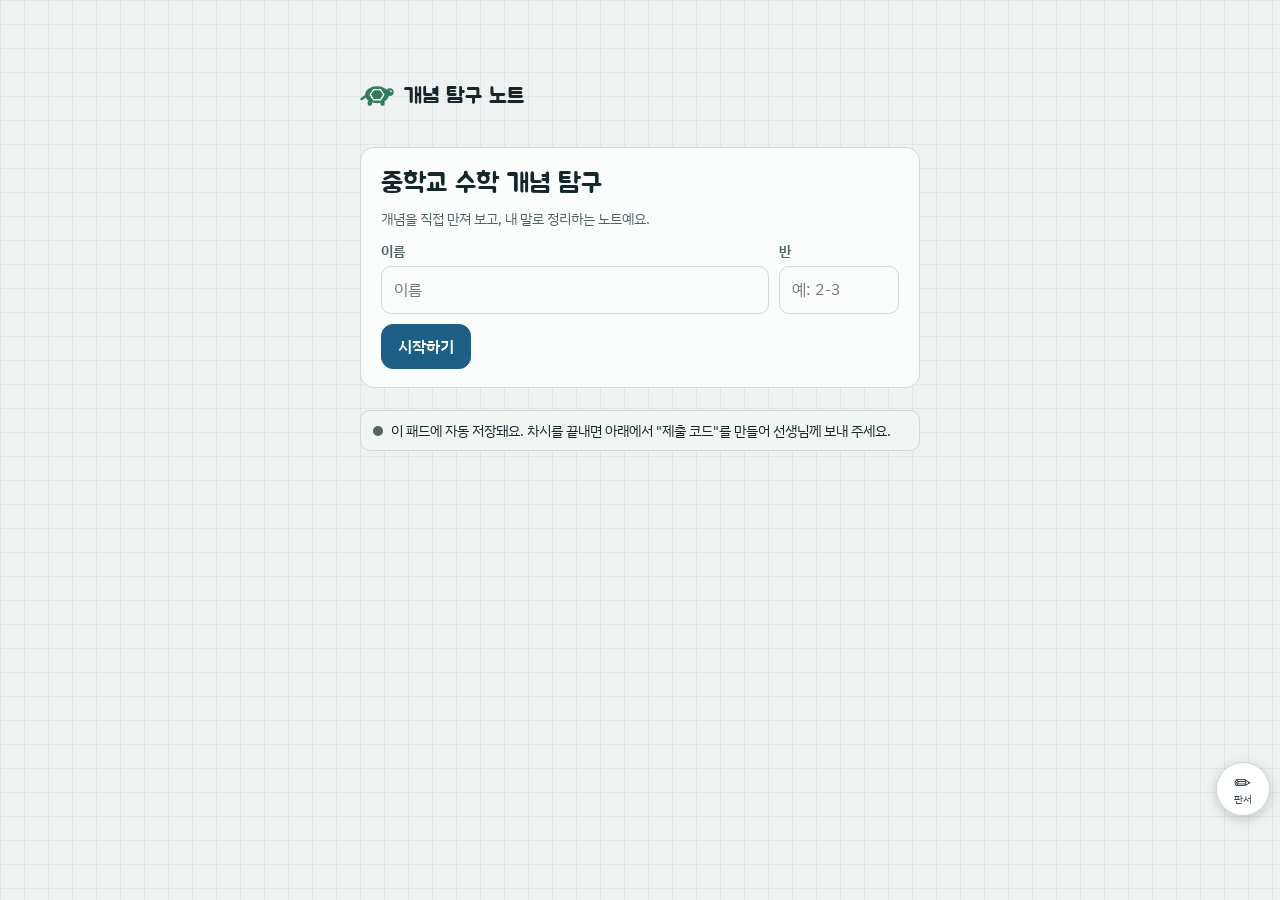
==== commit c6a028c9: "중3 Ⅴ. 통계(대푯값·산포도·산점도·상관관계) 5차시와 학년 탭(중2/중3) 추가 Co-Authored-By: Claude Sonnet 5.5 <noreply@anthropic." ====
--- a/index.html
+++ b/index.html
@@ -177,7 +177,21 @@
 .qdt{border-collapse:collapse;width:100%;margin:8px 0;font-size:14px}
 .qdt th,.qdt td{border:1px solid #cfd8e3;padding:6px 8px;text-align:center}
 .qdt th{background:#eef3f8}
-
+.dg{display:grid;grid-template-columns:repeat(7,minmax(0,1fr));gap:3px;margin:8px 0}
+.dg span{border:1.5px solid var(--line);background:var(--paper);border-radius:6px;padding:2px 0;text-align:center;font-size:.82rem;font-variant-numeric:tabular-nums}
+.dg span.hd{border:0;background:transparent;color:var(--ink2);font-weight:700}
+.dg span.on{background:var(--blue);border-color:var(--blue);color:var(--paper);font-weight:700}
+.dg span.wa{background:var(--blue-soft);border-color:var(--blue)}
+.dg span.wb{background:var(--gold-soft);border-color:var(--gold)}
+@media (min-width:881px){
+  .cols>:first-child{position:sticky;top:8px}
+  .cols>section.card{max-height:calc(100vh - 150px);overflow-y:auto;overscroll-behavior:contain;-webkit-overflow-scrolling:touch}
+}
+
+.keys{display:flex;gap:6px;margin-top:6px}.keys .btn{min-width:44px}
+.gtabs{display:flex;gap:8px;margin:14px 0 4px}
+.gtab{border:1.5px solid var(--line);background:var(--paper);color:var(--ink);border-radius:999px;padding:8px 22px;font:inherit;font-weight:700;cursor:pointer;min-height:44px}
+.gtab.on{background:var(--blue);border-color:var(--blue);color:var(--paper)}
 </style>
 <div id="app"></div>
 <div id="toast" class="toast" role="status" aria-live="polite"></div>
@@ -185,10 +199,13 @@
 (()=>{'use strict';
 /* ===== 중2-2 개념 학습 내용 (초안) ===== */
 const UNITS = [
-  { id: 0, name: 'Ⅳ. 도형의 성질', sub: '삼각형과 사각형의 성질' },
-  { id: 1, name: 'Ⅴ. 도형의 닮음', sub: '닮음과 피타고라스 정리' },
-  { id: 2, name: 'Ⅵ. 경우의 수와 확률', sub: '세는 방법과 가능성' }
+  { id: 0, grade: 2, name: 'Ⅳ. 도형의 성질', sub: '삼각형과 사각형의 성질' },
+  { id: 1, grade: 2, name: 'Ⅴ. 도형의 닮음', sub: '닮음과 피타고라스 정리' },
+  { id: 2, grade: 2, name: 'Ⅵ. 경우의 수와 확률', sub: '세는 방법과 가능성' },
+  { id: 3, grade: 3, name: 'Ⅴ. 통계', sub: '대푯값 · 산포도 · 상관관계 (교과서 208~235쪽)' }
 ];
+const GRADES = [[2, '중2'], [3, '중3']];
+const gradeOf = l => (UNITS.find(u => u.id === l.unit) || {}).grade || 2;
 const LESSONS = [
   { id: 'l01', unit: 0, no: 1, title: '이등변삼각형의 성질', q: '두 변의 길이가 같은 삼각형에는 어떤 일이 함께 일어날까?', lens: '대칭 · 관계',
     ready: true, widget: 'iso',
@@ -857,9 +874,260 @@
   refl: ['닮음비가 m : n일 때 넓이의 비가 m² : n²인 까닭을 직사각형이나 정사각형을 예로 들어 설명해 보세요.', GEN_REFL] }
 );
 
+/* ===== Ⅵ. 경우의 수와 확률 — 8차시 구성에 맞춘 차시 (노트 5개 + 총괄평가 연습 1개) ===== */
+(() => {
+  const RGEN = '오늘 배운 것 중 아직 헷갈리는 부분이 있으면 적어 보세요. (없으면 "없음")';
+  const m = id => LESSONS.find(l => l.id === id);
+
+  Object.assign(m('l11'), {
+    title: '수형도와 표로 빠짐없이 세기', q: '경우를 빠짐없이, 겹치지 않게 세려면 어떻게 해야 할까?', lens: '분류 · 점검',
+    ready: true, widget: 'tree',
+    pred: { ask: '서로 다른 동전 3개를 동시에 던질 때 나올 수 있는 경우는 모두 몇 가지일 것 같아요?', opts: ['6가지', '8가지', '9가지', '모르겠다'] },
+    tasks: [
+      { ask: '"동전 3개" 탭에서 "펼친 단계"를 3단계까지 밀어 수형도를 완성해 보세요. 나온 경우의 수는?', opts: ['6가지', '8가지', '9가지'], ans: 1, why: '동전마다 가지가 2개씩 갈라져서 2 × 2 × 2 = 8가지예요.' },
+      { ask: '"A, B, C 한 줄로" 탭에서 3단계까지 펼쳐 보세요. 한 줄로 세우는 경우의 수는?', opts: ['3가지', '6가지', '9가지'], ans: 1, why: '첫째 자리 3명, 둘째 자리는 앞에 선 사람을 뺀 2명, 셋째 자리는 1명이라 3 × 2 × 1 = 6가지예요.' },
+      { ask: '"두 자리 수" 탭에서 2단계까지 펼친 뒤, 같은 카드를 두 번 쓸 수 없을 때와 두 번 써도 될 때 만들 수 있는 정수의 개수를 비교해 보세요.', opts: ['6개 / 9개', '9개 / 6개', '6개 / 6개'], ans: 0, why: '못 쓰면 3 × 2 = 6개, 써도 되면 3 × 3 = 9개예요. "다시 쓸 수 있는가"에 따라 가짓수가 달라져요.' },
+      { ask: '"빠짐·중복 찾기" 탭에서 "빠짐·중복 점검하기"를 눌러 보세요. 철수의 목록 12, 13, 21, 23, 31에는 어떤 문제가 있나요?', opts: ['32가 빠졌다', '21이 두 번 나왔다', '문제가 없다'], ans: 0, why: '32가 빠졌어요. 목록이 5개인데 3 × 2 = 6이라서 하나가 빠진 것을 알 수 있어요.' }
+    ],
+    gen: { lead: '탐색에서 찾은 것을 문장으로 완성해 보세요.', items: [
+      { pre: '경우를 빠짐없이 중복 없이 세려면 먼저', opts: ['기준을 정해 순서대로 나열한다', '떠오르는 대로 적는다', '계산부터 한다'], ans: 0, post: '.' },
+      { pre: '여러 단계에 걸쳐 일어나는 경우를 가지가 뻗어 나가는 모양으로 나타낸 그림을', opts: ['수형도', '히스토그램', '벤 다이어그램'], ans: 0, post: '라고 한다.' },
+      { pre: 'A, B, C 세 사람을 한 줄로 세우는 경우의 수는 3 × 2 ×', opts: ['1', '2', '3'], ans: 0, post: '= 6이다.' },
+      { pre: '앞 단계에서 고른 것을 다시 쓸 수 없으면 다음 단계의 가짓수는', opts: ['하나씩 줄어든다', '그대로이다', '하나씩 늘어난다'], ans: 0, post: '.' }
+    ] },
+    sum: { title: '빠짐없이 세기', defs: [['수형도', '일어날 수 있는 경우를 가지가 뻗어 나가는 모양으로 그린 그림'], ['표', '두 가지 기준에 따른 경우를 가로와 세로로 나열한 것'], ['빠짐·중복 점검', '나열한 개수가 곱의 법칙으로 구한 값과 같은지 확인하는 것']],
+      points: ['먼저 기준(무엇부터 고를지)을 정하고 순서대로 나열한다.', '수형도나 표로 나타내 빠뜨린 경우와 겹친 경우가 없는지 확인한다.', '나열한 개수가 곱의 법칙으로 계산한 값과 같으면 맞게 센 것이다.'],
+      note: '"같은 것을 다시 쓸 수 있는가"를 먼저 확인해요. 쓸 수 없으면 다음 단계의 가짓수가 하나씩 줄어요.' },
+    checks: [
+      { q: '서로 다른 동전 4개를 동시에 던질 때 나오는 경우의 수는?', unit: '가지', ans: 16, hint: '동전마다 앞 또는 뒤, 2가지씩이에요.', why: '2 × 2 × 2 × 2 = 16가지' },
+      { q: 'A, B, C 세 명 중에서 회장 1명과 부회장 1명을 뽑는 경우의 수는? (한 사람이 두 자리를 맡을 수 없습니다)', unit: '가지', ans: 6, hint: '회장을 뽑은 뒤 부회장은 남은 사람 중에서 뽑아요.', why: '회장 3명 × 부회장 2명 = 6가지' },
+      { q: '0, 1, 2가 적힌 카드 세 장 중 두 장을 뽑아 두 자리 정수를 만들 때, 만들 수 있는 정수의 개수는? (십의 자리에는 0이 올 수 없습니다)', unit: '개', ans: 4, hint: '십의 자리에 올 수 있는 카드부터 세어 보세요.', why: '십의 자리는 1, 2 (2가지), 일의 자리는 남은 카드 2장 중 하나라서 2 × 2 = 4개 (10, 12, 20, 21)예요.' },
+      { q: '경우의 수를 빠짐없이 세는 방법으로 알맞지 않은 것은?', opts: ['기준을 정해 순서대로 나열한다', '수형도로 나타낸다', '떠오르는 대로 적고 개수를 센다'], ans: 2, hint: '빠뜨리거나 겹치기 쉬운 방법이 무엇일까요?', why: '기준 없이 적으면 빠뜨리거나 겹치기 쉬워요.' }
+    ],
+    refl: ['"수형도로 하나씩 세는 방법"과 "곱의 법칙으로 계산하는 방법" 중 어느 쪽이 더 믿을 만한지, 이유와 함께 자기 말로 써 보세요.', RGEN]
+  });
+
+  Object.assign(m('l12'), {
+    title: '확률의 뜻과 상대도수', q: '"일어나기 쉽다"를 숫자로 나타낼 수 있을까?', lens: '가능성 · 비율',
+    ready: true, widget: 'prob',
+    pred: { ask: '동전을 1000번 던지면 앞면은 몇 번쯤 나올 것 같아요?', opts: ['500번쯤', '100번쯤', '1000번 모두', '모르겠다'] },
+    tasks: [
+      { ask: '"동전" 탭에서 ×10을 눌러 10번 던져 보세요. 10번 중 앞면은 항상 정확히 5번 나올까요? (몇 번 더 눌러 보세요)', opts: ['항상 5번이다', '5번이 아닐 수도 있다'], ans: 1, why: '10번 정도로는 5번에서 벗어나는 일이 흔해요. 상대도수는 시행할 때마다 달라질 수 있어요.' },
+      { ask: '×1000을 몇 번 눌러 시행 횟수를 크게 늘려 보세요. 앞면의 상대도수는 어떤 값에 가까워지나요?', opts: ['0.5', '0.25', '1'], ans: 0, why: '횟수가 많아질수록 상대도수는 0.5(= 1/2)에 가까워져요.' },
+      { ask: '"주사위" 탭에서 "1의 눈"을 고르고 1000번 이상 던져 보세요. 상대도수에 가장 가까운 값은?', opts: ['1/2 (0.5)', '1/6 (약 0.17)', '1/3 (약 0.33)'], ans: 1, why: '주사위의 눈은 6가지이고 1의 눈은 그중 1가지라서 1/6(약 0.167)에 가까워져요.' },
+      { ask: '"경우의 수의 비율(초록 점선)"과 반복 실험으로 구한 "상대도수"는 어떤 관계인가요?', opts: ['횟수가 많아질수록 가까워진다', '항상 정확히 같다', '아무 관계가 없다'], ans: 0, why: '시행 횟수가 많아지면 상대도수가 경우의 수의 비율(확률)에 가까워져요.' }
+    ],
+    gen: { lead: '탐색에서 찾은 것을 문장으로 완성해 보세요.', items: [
+      { pre: '(사건이 일어난 횟수) ÷ (시행한 전체 횟수)를', opts: ['상대도수', '경우의 수', '계급'], ans: 0, post: '라고 한다.' },
+      { pre: '시행 횟수가 많아질수록 상대도수는 확률에', opts: ['가까워진다', '멀어진다', '관계없다'], ans: 0, post: '.' },
+      { pre: '각 경우가 일어날 가능성이 같을 때, 사건 A의 확률은', opts: ['(A가 일어나는 경우의 수) ÷ (모든 경우의 수)', '(모든 경우의 수) ÷ (A가 일어나는 경우의 수)', '(A가 일어나는 경우의 수) × (모든 경우의 수)'], ans: 0, post: '이다.' },
+      { pre: '주사위 한 개를 던질 때 3의 배수의 눈이 나올 확률은', opts: ['1/3', '1/6', '1/2'], ans: 0, post: '이다.' }
+    ] },
+    sum: { title: '확률의 뜻', defs: [['사건', '실험이나 관찰로 얻는 결과 가운데 관심 있는 것'], ['상대도수', '(사건이 일어난 횟수) ÷ (시행한 전체 횟수)'], ['확률', '각 경우가 일어날 가능성이 같을 때, (사건이 일어나는 경우의 수) ÷ (모든 경우의 수)']],
+      points: ['시행 횟수가 많아지면 상대도수는 확률에 가까워진다.', '확률은 경우의 수의 비율로 구할 수도 있고, 반복 실험의 상대도수로 가늠할 수도 있다.', '"10번 중 7번"은 상대도수이고, 동전 앞면의 확률은 1/2로 따로 정해져 있다.'],
+      note: '경우의 수의 비율로 확률을 구할 때는 "각 경우가 일어날 가능성이 같다"는 가정이 꼭 필요해요.' },
+    checks: [
+      { q: '주사위 한 개를 던질 때 짝수의 눈이 나올 확률은? (분수나 소수로 써요. 예: 1/6)', unit: '', ans: 0.5, hint: '짝수는 2, 4, 6이에요. 모든 경우는 6가지예요.', why: '3 ÷ 6 = 1/2' },
+      { q: '서로 다른 동전 2개를 던질 때 모두 앞면이 나올 확률은?', unit: '', ans: 0.25, hint: '모든 경우는 (앞앞, 앞뒤, 뒤앞, 뒤뒤) 4가지예요.', why: '1 ÷ 4 = 1/4' },
+      { q: '1부터 10까지 적힌 카드 중 한 장을 뽑을 때 소수가 나올 확률은?', unit: '', ans: 0.4, hint: '10 이하의 소수는 2, 3, 5, 7이에요.', why: '4 ÷ 10 = 2/5 = 0.4' },
+      { q: '동전을 20번 던졌더니 앞면이 13번 나왔습니다. 앞면이 나온 상대도수는?', unit: '', ans: 0.65, hint: '(앞면이 나온 횟수) ÷ (던진 횟수)', why: '13 ÷ 20 = 0.65 (이것은 확률 1/2과 다른 "상대도수"예요.)' }
+    ],
+    refl: ['동전을 10번 던져 앞면이 7번 나왔다면, 앞면이 나올 확률은 7/10일까요, 1/2일까요? 이유와 함께 자기 말로 설명해 보세요.', RGEN]
+  });
+
+  LESSONS.push({
+    id: 'l28', unit: 2, title: '확률의 기본 성질', q: '확률은 얼마까지 커지고 얼마까지 작아질 수 있을까?', lens: '범위 · 관계',
+    ready: true, widget: 'bag',
+    pred: { ask: '주머니에 빨간 공만 들어 있을 때, 한 개를 꺼내 빨간 공일 확률은 얼마일 것 같아요?', opts: ['1', '1/2', '0', '모르겠다'] },
+    tasks: [
+      { ask: '빨간 공을 0개로 만들고 (파란 공이나 노란 공은 1개 이상) 빨간 공이 나올 확률을 확인해 보세요.', opts: ['0', '1', '1/2'], ans: 0, why: '빨간 공이 없으면 빨간 공은 절대 나오지 않아요. 절대 일어나지 않는 사건의 확률은 0이에요.' },
+      { ask: '파란 공과 노란 공을 0개로 만들어(빨간 공만 남겨) 빨간 공이 나올 확률을 확인해 보세요.', opts: ['0', '1', '1/2'], ans: 1, why: '꺼내는 공이 반드시 빨간 공이에요. 반드시 일어나는 사건의 확률은 1이에요.' },
+      { ask: '빨강 2개, 파랑 3개, 노랑 1개로 맞추고 세 색의 확률을 모두 더해 보세요. 합은?', opts: ['1/2', '1', '6'], ans: 1, why: '2/6 + 3/6 + 1/6 = 1. 일어날 수 있는 모든 경우의 확률의 합은 1이에요.' },
+      { ask: '같은 상태(빨강 2, 파랑 3, 노랑 1)에서 빨간 공이 나오지 않을 확률은?', opts: ['1/3', '2/3', '1/6'], ans: 1, why: '빨간 공이 나올 확률이 2/6 = 1/3이므로, 나오지 않을 확률은 1 − 1/3 = 2/3이에요.' }
+    ],
+    gen: { lead: '탐색에서 찾은 것을 문장으로 완성해 보세요.', items: [
+      { pre: '어떤 사건의 확률을 p라 하면 p의 범위는', opts: ['0 ≤ p ≤ 1', 'p ≥ 1', 'p ≤ 0'], ans: 0, post: '이다.' },
+      { pre: '반드시 일어나는 사건의 확률은', opts: ['1', '0', '1/2'], ans: 0, post: '이다.' },
+      { pre: '절대 일어나지 않는 사건의 확률은', opts: ['0', '1', '1/2'], ans: 0, post: '이다.' },
+      { pre: '사건 A가 일어날 확률이 p이면, A가 일어나지 않을 확률은', opts: ['1 − p', 'p − 1', '1 + p'], ans: 0, post: '이다.' }
+    ] },
+    sum: { title: '확률의 기본 성질', defs: [['확률의 범위', '0 이상 1 이하'], ['반드시 일어나는 사건', '확률이 1'], ['절대 일어나지 않는 사건', '확률이 0'], ['일어나지 않을 확률', '1 − (일어날 확률)']],
+      points: ['0 ≤ (확률) ≤ 1', '일어날 수 있는 모든 경우의 확률을 더하면 1이다.', '(A가 일어나지 않을 확률) = 1 − (A가 일어날 확률)'],
+      note: '"적어도 하나"처럼 직접 세기 어려울 때는 일어나지 않을 확률을 구해 1에서 빼면 편할 때가 있어요.' },
+    checks: [
+      { q: '주머니에 빨간 공 3개와 파란 공 5개가 들어 있습니다. 한 개를 꺼낼 때 파란 공이 나올 확률은? (분수나 소수로 써요)', unit: '', ans: 0.625, hint: '(파란 공의 수) ÷ (전체 공의 수)', why: '5 ÷ 8 = 5/8 = 0.625' },
+      { q: '주사위 한 개를 던질 때 7의 눈이 나올 확률은?', unit: '', ans: 0, hint: '주사위에 7의 눈이 있나요?', why: '7의 눈은 나올 수 없으므로 확률은 0이에요.' },
+      { q: '내일 비가 올 확률이 0.3일 때, 비가 오지 않을 확률은?', unit: '', ans: 0.7, hint: '일어나지 않을 확률 = 1 − 일어날 확률', why: '1 − 0.3 = 0.7' },
+      { q: '다음 중 확률이 될 수 없는 것은?', opts: ['0', '1', '5/4', '0.8'], ans: 2, hint: '확률은 0 이상 1 이하예요.', why: '5/4는 1보다 커서 확률이 될 수 없어요.' }
+    ],
+    refl: ['확률이 왜 0보다 작거나 1보다 클 수 없는지 "경우의 수의 비율"이라는 말을 써서 설명해 보세요.', RGEN]
+  });
+
+  Object.assign(m('l13'), {
+    title: '확률로 판단하기', q: '"합이 될 수 있는 값이 11가지니까 확률은 1/11"이라는 말은 맞을까?', lens: '모델 · 검증',
+    ready: true, widget: 'fair',
+    pred: { ask: '서로 다른 두 주사위를 던질 때 눈의 합은 2부터 12까지 11가지가 나올 수 있어요. 합이 7이 될 확률은 합이 2가 될 확률과 어떨 것 같아요?', opts: ['같다 (각각 1/11)', '합이 7일 확률이 더 크다', '합이 7일 확률이 더 작다', '모르겠다'] },
+    tasks: [
+      { ask: '"주사위 두 개의 합" 탭에서 "합 7"을 눌러 보세요. 합이 7이 되는 경우의 수는?', opts: ['1가지', '6가지', '11가지'], ans: 1, why: '(1,6) (2,5) (3,4) (4,3) (5,2) (6,1)로 6가지예요.' },
+      { ask: '"합 2"를 눌러 보세요. 합이 2가 되는 경우의 수는?', opts: ['1가지', '2가지', '6가지'], ans: 0, why: '(1,1) 한 가지뿐이에요. 합마다 경우의 수가 달라서 가능성이 같지 않아요.' },
+      { ask: '"두 주사위 100번 던지기"를 몇 번 눌러 보세요. 합 7의 상대도수는 합 2의 상대도수보다?', opts: ['훨씬 크다', '비슷하다', '훨씬 작다'], ans: 0, why: '합 7은 6/36, 합 2는 1/36이라서 합 7이 훨씬 자주 나와요. 실험으로 확인했어요.' },
+      { ask: '"회전판" 탭에서 "칸 크기가 다름"으로 바꿔 보세요. 4칸 중 빨강이 1칸이라고 해서 확률을 1/4이라고 해도 될까요?', opts: ['된다', '안 된다 (칸의 크기가 달라서)'], ans: 1, why: '각 칸이 나올 가능성이 같지 않아서 1/4이 아니에요. 실제로 빨강의 상대도수는 0.1 근처예요.' }
+    ],
+    gen: { lead: '탐색에서 찾은 것을 문장으로 완성해 보세요.', items: [
+      { pre: '두 주사위의 눈의 합이 7이 되는 확률은 6/36 =', opts: ['1/6', '1/11', '6/11'], ans: 0, post: '이다.' },
+      { pre: '경우의 수의 비율로 확률을 구하려면 각 경우가 일어날 가능성이', opts: ['같아야 한다', '달라야 한다', '1이어야 한다'], ans: 0, post: '.' },
+      { pre: '눈의 합 2, 3, …, 12가 나올 가능성은', opts: ['같지 않다', '모두 같다'], ans: 0, post: '.' },
+      { pre: '확률을 구한 뒤 반복 실험의 상대도수와 비교하면', opts: ['계산이 맞는지 검증할 수 있다', '계산이 필요 없어진다', '확률이 바뀐다'], ans: 0, post: '.' }
+    ] },
+    sum: { title: '확률로 판단하기', defs: [['모델 세우기', '각 경우의 가능성이 같은지 확인하고, 같도록 경우를 나누어 센다'], ['검증', '계산한 확률을 반복 실험의 상대도수와 비교해 본다'], ['판단', '확률을 근거로 결정한다']],
+      points: ['① 각 경우의 가능성이 같은지 확인한다. 같지 않으면 경우를 더 잘게 나누어 같은 가능성의 경우로 만든다.', '② 경우의 수를 세어 확률을 구한다.', '③ 반복 실험의 상대도수와 비교해 검증하고, ④ 확률을 근거로 판단한다.'],
+      note: '"11가지 중 1가지"처럼 보여도 가능성이 같지 않으면 1/11이 아니에요. 두 주사위 (첫째, 둘째)의 순서쌍으로 36가지로 나누면 모두 같은 가능성이 돼요.' },
+    checks: [
+      { q: '서로 다른 두 주사위를 던질 때 눈의 합이 5가 될 확률은? (분수로 써요. 예: 1/9)', unit: '', ans: 4 / 36, tol: 5e-4, hint: '(1,4) (2,3) (3,2) (4,1)을 세어 보세요. 모든 경우는 36가지예요.', why: '4/36 = 1/9' },
+      { q: '서로 다른 두 주사위를 던질 때 눈의 합이 6 이하가 될 확률은? (분수로 써요)', unit: '', ans: 15 / 36, tol: 5e-4, hint: '합이 2, 3, 4, 5, 6인 경우의 수는 각각 1, 2, 3, 4, 5가지예요.', why: '1 + 2 + 3 + 4 + 5 = 15가지이므로 15/36 = 5/12' },
+      { q: '서로 구별되는 동전 2개를 던질 때 서로 다른 면이 나올 확률은?', unit: '', ans: 0.5, hint: '(앞뒤)와 (뒤앞)은 서로 다른 경우예요.', why: '모든 경우 4가지 중 (앞뒤), (뒤앞) 2가지라서 2/4 = 1/2' },
+      { q: '갑: "동전 두 개를 던지면 (앞앞, 앞뒤, 뒤뒤) 3가지니까 앞뒤가 나올 확률은 1/3이다." 이 주장이 틀린 까닭은?', opts: ['(앞뒤)와 (뒤앞)이 서로 다른 경우라서 4가지로 나눠야 한다', '동전은 3개여야 한다', '확률은 항상 1/2이다'], ans: 0, hint: '두 동전이 서로 구별되는지 생각해 보세요.', why: '(앞뒤)와 (뒤앞)을 따로 세면 모든 경우가 4가지이고 각각 가능성이 같아서 앞뒤의 확률은 2/4 = 1/2이에요.' }
+    ],
+    refl: ['"확률이 같다는 이유만으로 두 게임의 규칙이 공정하다고 판단해도 되는가?"에 대한 내 생각을 이유와 함께 써 보세요.', RGEN]
+  });
+
+  const EL6 = '게임 공정성 감사 연습 (경우의 수 · 확률 · 검증 · 판정)', ELP6 = '총괄평가 대비';
+  LESSONS.push({
+    id: 'l29', unit: 2, sec: '총괄평가', lab: 'Ⅵ 총괄평가 연습', title: '게임 공정성 감사관 연습 · 축제 부스', q: '이기는 쪽의 확률이 같지 않다면, 그 게임은 공정하다고 할 수 있을까?', lens: '판정 · 검증',
+    ready: true, widget: 'game', elp: ELP6, el: EL6,
+    rlab: ['경우의 수 · 확률 · 검증 · 판정 쓰기', '발표 대비 · 예상 질문과 내 대답'],
+    self: ['모든 경우를 빠짐없이 중복 없이 셌다', '각 경우의 가능성이 같은지 확인하고 확률을 구했다', '경우의 수 - 확률 - 검증 - 판정 순서로 썼다'],
+    pred: { ask: '학교 축제 A 부스에서 서로 다른 두 주사위를 던져 눈의 합이 7 이상이면 갑이, 6 이하이면 을이 이기는 게임을 해요. 이 게임은 공정할까요?', opts: ['공정하다 (같은 확률)', '갑이 유리하다', '을이 유리하다', '모르겠다'] },
+    tasks: [
+      { ask: '"A 부스" 탭에서 갑이 이기는 경우의 수를 확인하세요.', opts: ['15가지', '21가지', '18가지'], ans: 1, why: '합이 7 이상인 경우는 6 + 5 + 4 + 3 + 2 + 1 = 21가지예요. 을은 15가지예요.' },
+      { ask: 'A 부스에서 갑이 이길 확률은?', opts: ['7/12', '5/12', '1/2'], ans: 0, why: '21/36 = 7/12예요. 을은 15/36 = 5/12라서 갑이 유리해요. "확률로 판정하기"와 "1000번 해 보기"로 확인해 보세요.' },
+      { ask: '"B 부스" 탭(카드 1~10, 짝수는 갑, 홀수는 을)에서 판정해 보세요. 이 게임은?', opts: ['공정하다', '갑이 유리하다', '을이 유리하다'], ans: 0, why: '짝수 5가지, 홀수 5가지라서 두 확률이 1/2로 같아요.' },
+      { ask: '"C 부스" 탭(동전 2개, 같은 면은 갑)에서 1000번 해 보세요. 갑이 이길 확률은?', opts: ['1/2', '1/3', '1/4'], ans: 0, why: '(앞앞), (뒤뒤)가 갑, (앞뒤), (뒤앞)이 을이라서 2/4 = 1/2이에요. 이 게임은 공정해요.' }
+    ],
+    gen: { lead: '"확률"과 "판정"을 문장으로 완성해 보세요.', items: [
+      { pre: 'A 부스에서 갑이 이길 확률은 21/36 =', opts: ['7/12', '1/2', '5/12'], ans: 0, post: '이고, 을이 이길 확률은 5/12이다.' },
+      { pre: '두 사람이 이길 확률이 같으면 그 게임은', opts: ['공정하다', '공정하지 않다'], ans: 0, post: '.' },
+      { pre: '확률은 (이기는 경우의 수) ÷', opts: ['(모든 경우의 수)', '(지는 경우의 수)', '(시행 횟수)'], ans: 0, post: '로 구한다.' },
+      { pre: '확률을 구한 뒤 반복해 보면 계산이 맞는지', opts: ['검증할 수 있다', '알 수 없다'], ans: 0, post: '.' }
+    ] },
+    sum: { title: '경우의 수 · 확률 · 검증 · 판정으로 쓰기', defs: [['경우의 수', '이기는 경우를 빠짐없이 중복 없이 센다'], ['확률', '각 경우의 가능성이 같은지 확인한 뒤 (이기는 경우의 수) ÷ (모든 경우의 수)'], ['검증', '반복 실험의 상대도수와 비교한다'], ['판정', '공정한지 한 문장으로 쓰고, 공정하지 않으면 규칙을 고친다']],
+      points: ['[A 부스] 경우의 수: 모든 경우 36가지 중 갑 21가지, 을 15가지 → 확률: 갑 7/12, 을 5/12 → 검증: 1000번 해 보면 갑의 상대도수가 0.58 안팎 → 판정: 갑이 유리해서 공정하지 않다. (고치기: "합이 7이면 비긴다"는 규칙을 더하면 갑 15가지, 을 15가지가 되어 공정해진다.)', '[B 부스] 짝수 5가지, 홀수 5가지 → 1/2 : 1/2 → 판정: 공정하다.', '[C 부스] 앞앞, 앞뒤, 뒤앞, 뒤뒤 4가지 중 같은 면 2가지, 다른 면 2가지 → 1/2 : 1/2 → 판정: 공정하다. (3가지로 세면 안 된다.)'],
+      note: '"모든 경우의 수"는 각 경우의 가능성이 같도록 나누어 세야 해요. 동전 두 개에서는 (앞, 뒤)와 (뒤, 앞)을 다른 경우로 봐요.' },
+    checks: [
+      { q: '서로 다른 두 주사위를 던져 눈의 합이 8 이상이면 갑이, 7 이하이면 을이 이깁니다. 갑이 이길 확률은? (분수로 써요)', unit: '', ans: 15 / 36, tol: 5e-4, hint: '합이 8, 9, 10, 11, 12인 경우의 수는 5, 4, 3, 2, 1가지예요.', why: '5 + 4 + 3 + 2 + 1 = 15가지이므로 15/36 = 5/12' },
+      { q: '1부터 10까지 적힌 카드 중 한 장을 뽑아 3의 배수이면 갑이, 아니면 을이 이깁니다. 을이 이길 확률은?', unit: '', ans: 0.7, hint: '3의 배수는 3, 6, 9예요. 을은 나머지예요.', why: '3의 배수가 아닌 카드가 7장이므로 7/10 = 0.7' },
+      { q: '서로 구별되는 동전 2개를 던져 같은 면이 나오면 갑이 이깁니다. 갑이 이길 확률은?', unit: '', ans: 0.5, hint: '모든 경우는 (앞앞, 앞뒤, 뒤앞, 뒤뒤) 4가지예요.', why: '(앞앞), (뒤뒤) 2가지이므로 2/4 = 1/2' },
+      { q: '다음 중 공정한 게임은?', opts: ['(가) 주사위 한 개: 짝수면 갑, 홀수면 을', '(나) 주사위 한 개: 1이 나오면 갑, 아니면 을', '(다) 두 주사위의 합: 7 이상이면 갑, 6 이하이면 을'], ans: 0, hint: '이길 확률이 서로 같은 것을 찾아요.', why: '(가)는 3/6 : 3/6으로 같아요. (나)는 1/6 : 5/6, (다)는 7/12 : 5/12예요.' }
+    ],
+    refl: ['[경우의 수]를 빠짐없이 쓰고, [확률]을 구하고, [검증]은 반복 실험의 결과와 비교하여, [판정]을 한 문장으로 써 보세요.\n[연습] 학교 축제 A 부스: 서로 다른 두 주사위를 던져 눈의 합이 7 이상이면 갑이, 6 이하이면 을이 이긴다.\n(1) 갑과 을이 이기는 경우의 수를 각각 구하시오. (2) 갑이 이길 확률을 구하시오. (3) 이 게임이 공정한지 판정하고, 공정하지 않다면 규칙을 어떻게 고치면 좋을지 쓰시오.',
+      '발표 대비: 선생님이 "눈의 합이 2부터 12까지 11가지인데 왜 36가지로 세어야 하나요?"라고 물으면 어떻게 대답할까요? 내 대답을 써 보세요.']
+  });
+})();
+
+/* ===== Ⅵ 확률과 그 기본 성질: 학습지(1·2 / 3·4 / 5·6차시)에 맞춘 구성 ===== */
+(() => {
+  const m = id => LESSONS.find(l => l.id === id);
+  const RG = '오늘 배운 것 중 아직 헷갈리는 부분이 있으면 적어 보세요. (없으면 "없음")';
+
+  Object.assign(m('l10'), {
+    lab: 'Ⅵ 1·2차시', title: '사건과 경우의 수 · 합의 법칙 · 곱의 법칙', q: '"또는"과 "동시에"는 경우를 세는 방법을 어떻게 바꿀까?', lens: '구조 · 세기',
+    pred: { ask: '푸드코트에서 한식 3종류, 중식 4종류 중 한 가지를 주문한다면 주문하는 방법은 모두 몇 가지일 것 같아요?', opts: ['7가지', '12가지', '1가지', '모르겠다'] },
+    tasks: [
+      { ask: '"사건·경우의 수" 탭에서 주사위를 고르고 "짝수의 눈이 나온다"를 눌러 보세요. 경우의 수는?', opts: ['3가지', '2가지', '6가지'], ans: 0, why: '짝수의 눈은 2, 4, 6이라서 경우의 수는 3가지예요. 사건은 "짝수의 눈이 나온다"이고, 경우는 2, 4, 6이에요.' },
+      { ask: '"동전 2개"를 고르고 "서로 다른 면이 나온다"를 눌러 보세요. 경우의 수는?', opts: ['1가지', '2가지', '4가지'], ans: 1, why: '(앞, 뒤)와 (뒤, 앞)의 2가지예요. 두 동전은 서로 구별해서 세요.' },
+      { ask: '"또는(합)" 탭에서 한식 3, 중식 4로 맞춰 한 가지를 주문하는 방법의 수를 구해 보세요.', opts: ['12가지', '7가지', '3가지'], ans: 1, why: '3 + 4 = 7가지. 한식과 중식은 동시에 주문할 수 없는 서로 다른 선택이에요.' },
+      { ask: '"그리고(곱)" 탭에서 판 3, 바퀴 2로 맞춰 스케이트보드를 조립하는 방법의 수를 구해 보세요.', opts: ['5가지', '8가지', '6가지'], ans: 2, why: '3 × 2 = 6가지. 판 하나를 고르고, 그 각각에 바퀴를 고르는 상황이에요.' },
+      { ask: '판과 바퀴를 각각 한 종류씩 고르는 경우에는 어떤 법칙을 쓰나요?', opts: ['합의 법칙', '곱의 법칙'], ans: 1, why: '두 사건이 함께(동시에) 일어나면 곱의 법칙, 동시에 일어나지 않는 두 사건 중 하나가 일어나면 합의 법칙을 써요.' }
+    ],
+    gen: { lead: '탐색에서 찾은 것을 문장으로 완성해 보세요.', items: [
+      { pre: '같은 조건에서 반복할 수 있는 실험이나 관찰의 결과를', opts: ['사건', '확률', '상대도수'], ans: 0, post: '이라고 한다.' },
+      { pre: '어떤 사건이 일어나는 가짓수를', opts: ['경우의 수', '확률', '상대도수'], ans: 0, post: '라고 한다.' },
+      { pre: '두 사건 A, B가 동시에 일어나지 않을 때, A 또는 B가 일어나는 경우의 수는 m', opts: ['+', '×', '−'], ans: 0, post: 'n이다. (합의 법칙)' },
+      { pre: '사건 A와 B가 동시에 일어날 때, 경우의 수는 m', opts: ['+', '×', '−'], ans: 1, post: 'n이다. (곱의 법칙)' },
+      { pre: '문제에 "또는"이 보이면', opts: ['합의 법칙', '곱의 법칙'], ans: 0, post: ', "동시에(잇달아)"가 보이면 곱의 법칙을 쓴다.' }
+    ] },
+    sum: { title: '사건과 경우의 수', defs: [['사건', '같은 조건에서 반복할 수 있는 실험이나 관찰의 결과'], ['경우의 수', '어떤 사건이 일어나는 가짓수'], ['합의 법칙', '동시에 일어나지 않는 두 사건 A, B의 경우의 수가 각각 m, n이면 A 또는 B가 일어나는 경우의 수는 m + n'], ['곱의 법칙', '사건 A가 일어나는 경우의 수가 m이고 그 각각에 대하여 사건 B가 일어나는 경우의 수가 n이면 A와 B가 동시에 일어나는 경우의 수는 m × n']],
+      points: ['실험(관찰) → 사건 → 경우 → 경우의 수 순서로 생각한다. (예: 동전 두 개를 던진다 → 서로 다른 면이 나온다 → (앞, 뒤), (뒤, 앞) → 2가지)', '"또는"이 보이면 더한다.', '"동시에", "잇달아"가 보이면 곱한다.', '세기 전에 "서로 다른 방법이 겹치지 않는지" 먼저 확인한다.'],
+      note: '합의 법칙을 쓸 때는 두 사건이 동시에 일어나지 않아야 해요.' },
+    checks: [
+      { q: '주사위 한 개를 던질 때 소수의 눈이 나오는 경우의 수는?', unit: '가지', ans: 3, hint: '1은 소수가 아니에요. 6 이하의 소수를 모두 찾아요.', why: '2, 3, 5의 3가지' },
+      { q: '푸드코트에 한식 3종류, 중식 4종류가 있습니다. 한식 또는 중식 중에서 한 가지를 주문하는 경우의 수는?', unit: '가지', ans: 7, hint: '"또는"이에요.', why: '3 + 4 = 7가지' },
+      { q: '티셔츠 4벌과 바지 3벌이 있습니다. 티셔츠 한 벌과 바지 한 벌을 짝지어 입는 경우의 수는?', unit: '가지', ans: 12, hint: '티셔츠 하나마다 바지를 고르는 경우가 3가지예요.', why: '4 × 3 = 12가지' },
+      { q: '서로 다른 두 개의 주사위를 동시에 던질 때, 나온 눈의 수의 합이 5 또는 6이 되는 경우의 수는?', unit: '가지', ans: 9, hint: '합이 5인 경우와 합이 6인 경우를 따로 세어 합쳐요.', why: '합이 5: (1,4)(2,3)(3,2)(4,1) 4가지, 합이 6: (1,5)(2,4)(3,3)(4,2)(5,1) 5가지 → 4 + 5 = 9가지' },
+      { q: '동전 2개와 주사위 1개를 동시에 던질 때, 나오는 경우의 수는? (동전은 서로 구분됩니다)', unit: '가지', ans: 24, hint: '동전 하나의 경우의 수 × 다른 동전 × 주사위', why: '2 × 2 × 6 = 24가지' }
+    ],
+    refl: ['"또는"과 "동시에"에서 계산이 왜 다른지, 오늘의 예시를 하나 들어 자기 말로 설명해 보세요.', RG]
+  });
+
+  m('l12').lab = 'Ⅵ 3·4차시 ①';
+
+  Object.assign(m('l28'), {
+    lab: 'Ⅵ 3·4차시 ②', title: '확률의 성질 · 일어나지 않을 확률', q: '확률은 얼마까지 커지고 얼마까지 작아질 수 있고, 일어나지 않을 확률은 어떻게 구할까?', lens: '범위 · 관계',
+    pred: { ask: '파인애플 맛 사탕 3개, 포도 맛 사탕 5개가 든 그릇에서 사탕 한 개를 꺼낼 때, 파인애플 맛일 확률은 얼마일 것 같아요?', opts: ['3/8', '3/5', '1/2', '모르겠다'] },
+    tasks: [
+      { ask: '"사탕 그릇" 탭을 열어 파인애플 3, 포도 5, 우유 0으로 맞추고 파인애플 맛이 나올 확률을 확인해 보세요.', opts: ['3/8', '3/5', '5/8'], ans: 0, why: '모든 경우 8가지 중 파인애플 맛이 3가지라서 3/8이에요.' },
+      { ask: '같은 상태에서 우유 맛 사탕이 나올 확률은?', opts: ['1/8', '0', '1'], ans: 1, why: '우유 맛 사탕이 없으므로 절대 일어나지 않는 사건이고, 확률은 0이에요.' },
+      { ask: '같은 상태에서 과일 맛(파인애플 또는 포도)이 나올 확률은? 세 확률의 합도 함께 살펴보세요.', opts: ['5/8', '1', '0'], ans: 1, why: '8/8 = 1. 반드시 일어나는 사건의 확률은 1이에요.' },
+      { ask: '"가위바위보" 탭에서 "비길 때"를 눌러 보세요. 한 번 할 때 비길 확률은?', opts: ['1/9', '1/2', '1/3'], ans: 2, why: '모든 경우 9가지 중 비기는 경우가 3가지(가위-가위, 바위-바위, 보-보)라서 3/9 = 1/3이에요.' },
+      { ask: '"승부가 날 때"를 눌러 보세요. 승부가 날 확률은?', opts: ['2/3', '1/3', '1/2'], ans: 0, why: '6/9 = 2/3. 비길 확률 1/3을 1에서 빼도 2/3예요.' }
+    ],
+    gen: { lead: '탐색에서 찾은 것을 문장으로 완성해 보세요.', items: [
+      { pre: '어떤 사건이 일어날 확률을 p라 하면 p의 범위는', opts: ['0 ≤ p ≤ 1', 'p ≥ 1', 'p ≤ 0'], ans: 0, post: '이다.' },
+      { pre: '반드시 일어나는 사건의 확률은', opts: ['1', '0', '1/2'], ans: 0, post: '이다.' },
+      { pre: '절대로 일어나지 않는 사건의 확률은', opts: ['0', '1', '1/2'], ans: 0, post: '이다.' },
+      { pre: '사건 A가 일어날 확률이 p이면, A가 일어나지 않을 확률은', opts: ['1 − p', 'p − 1', '1 + p'], ans: 0, post: '이다.' }
+    ] },
+    sum: { title: '확률의 성질', defs: [['확률의 범위', '0 이상 1 이하'], ['반드시 일어나는 사건', '확률이 1'], ['절대로 일어나지 않는 사건', '확률이 0'], ['일어나지 않을 확률', '1 − (일어날 확률)']],
+      points: ['0 ≤ (확률) ≤ 1', '파인애플 3개, 포도 5개: 파인애플 3/8, 우유 0, 과일 맛 1', '가위바위보: 비길 확률 1/3, 승부가 날 확률 1 − 1/3 = 2/3'],
+      note: '"적어도 하나"처럼 직접 세기 어려울 때는 일어나지 않을 확률을 구해 1에서 빼면 편할 때가 있어요.' },
+    checks: [
+      { q: '주머니에 빨간 공 3개와 파란 공 5개가 들어 있습니다. 한 개를 꺼낼 때 파란 공이 나올 확률은? (분수나 소수로 써요)', unit: '', ans: 0.625, hint: '(파란 공의 수) ÷ (전체 공의 수)', why: '5 ÷ 8 = 5/8 = 0.625' },
+      { q: '주사위 한 개를 던질 때 7의 눈이 나올 확률은?', unit: '', ans: 0, hint: '주사위에 7의 눈이 있나요?', why: '7의 눈은 나올 수 없으므로 확률은 0이에요.' },
+      { q: '내일 비가 올 확률이 0.3일 때, 비가 오지 않을 확률은?', unit: '', ans: 0.7, hint: '일어나지 않을 확률 = 1 − 일어날 확률', why: '1 − 0.3 = 0.7' },
+      { q: '가위바위보를 한 번 할 때 비기지 않을 확률은? (분수로 써요. 예: 1/2)', unit: '', ans: 2 / 3, tol: 5e-4, hint: '비길 확률은 3/9 = 1/3이에요.', why: '1 − 1/3 = 2/3' },
+      { q: '다음 중 확률이 될 수 없는 것은?', opts: ['0', '1', '5/4', '0.8'], ans: 2, hint: '확률은 0 이상 1 이하예요.', why: '5/4는 1보다 커서 확률이 될 수 없어요.' }
+    ],
+    refl: ['확률이 왜 0보다 작거나 1보다 클 수 없는지 "경우의 수의 비율"이라는 말을 써서 설명해 보세요.', RG]
+  });
+
+  LESSONS.push({
+    id: 'l30', unit: 2, lab: 'Ⅵ 5·6차시', title: '확률의 계산 · 또는과 동시에', q: '"또는"과 "동시에"는 확률을 구하는 계산을 어떻게 바꿀까?', lens: '계산 · 구조',
+    ready: true, widget: 'pcalc',
+    pred: { ask: '학생 25명 중 B안을 12명, C안을 9명이 선택했어요. 한 명을 뽑을 때 B안 또는 C안을 선택한 학생이 뽑힐 확률은 얼마일 것 같아요?', opts: ['21/25', '108/625', '3/25', '모르겠다'] },
+    tasks: [
+      { ask: '"또는(더하기)" 탭에서 B안과 C안만 선택해 보세요. B 또는 C안을 선택한 학생이 뽑힐 확률은?', opts: ['3/25', '21/25', '108/625'], ans: 1, why: '12/25 + 9/25 = 21/25. 한 명은 한 가지만 선택하므로 두 사건은 동시에 일어나지 않아서 확률을 더해요.' },
+      { ask: 'A, B, C안을 모두 선택해 보세요. 이때의 확률은?', opts: ['1', '3', '1/3'], ans: 0, why: '4/25 + 12/25 + 9/25 = 25/25 = 1. 반드시 일어나는 사건이라서 1이에요.' },
+      { ask: '"동시에(곱하기)" 탭에서 판소리와 가곡을 모두 선택해 보세요. 진하게 칠해진 칸은 몇 개인가요?', opts: ['8개', '15개', '56개'], ans: 1, why: '판소리 3곡 × 가곡 5곡 = 15칸이에요. 전체 칸은 7 × 8 = 56개예요.' },
+      { ask: '판소리와 가곡으로 동시에 평가받을 확률은?', opts: ['8/56', '35/56', '15/56'], ans: 2, why: '15/56 = 3/7 × 5/8. 서로 영향을 끼치지 않는 두 사건이 동시에 일어날 확률은 각 확률의 곱이에요.' },
+      { ask: '판소리일 확률(3/7)과 가곡일 확률(5/8)을 더해도 15/56이 될까요?', opts: ['된다', '안 된다 (동시에는 곱해야 한다)'], ans: 1, why: '3/7 + 5/8 = 59/56 > 1이라서 확률이 될 수 없어요. 동시에 일어날 확률은 곱해야 해요.' }
+    ],
+    gen: { lead: '탐색에서 찾은 것을 문장으로 완성해 보세요.', items: [
+      { pre: '두 사건 A, B가 동시에 일어나지 않을 때, A 또는 B가 일어날 확률은 p', opts: ['+', '×', '−'], ans: 0, post: 'q이다. (p, q는 각 사건의 확률)' },
+      { pre: '두 사건 A, B가 서로 영향을 끼치지 않을 때, A와 B가 동시에 일어날 확률은 p', opts: ['×', '+', '−'], ans: 0, post: 'q이다.' },
+      { pre: '"또는"이 보이면 확률을', opts: ['더한다', '곱한다'], ans: 0, post: ', "동시에"가 보이면 곱한다.' },
+      { pre: '한 명이 B안과 C안을 동시에 선택할 수는 없으므로 "B안 또는 C안"의 확률은', opts: ['더해서 구한다', '곱해서 구한다'], ans: 0, post: '.' }
+    ] },
+    sum: { title: '확률의 계산', defs: [['확률의 계산 (1)', '동시에 일어나지 않는 두 사건 A, B의 확률이 각각 p, q이면 (A 또는 B가 일어날 확률) = p + q'], ['확률의 계산 (2)', '서로 영향을 끼치지 않는 두 사건 A, B의 확률이 각각 p, q이면 (A와 B가 동시에 일어날 확률) = p × q']],
+      points: ['교복: B안 12/25, C안 9/25 → B 또는 C안: 12/25 + 9/25 = 21/25', '음악: 판소리 3/7, 가곡 5/8 → 동시에: 3/7 × 5/8 = 15/56', '"또는"은 더하고 "동시에"는 곱한다.'],
+      note: '합의 법칙에서는 두 사건이 동시에 일어나지 않아야 하고, 곱의 법칙에서는 두 사건이 서로 영향을 끼치지 않아야 해요.' },
+    checks: [
+      { q: '학생 25명 중 A안 4명, B안 12명, C안 9명이 선택했습니다. 한 명을 뽑을 때 A안 또는 C안을 선택한 학생이 뽑힐 확률은? (분수나 소수로 써요)', unit: '', ans: 0.52, tol: 5e-4, hint: '4/25 + 9/25', why: '4/25 + 9/25 = 13/25 = 0.52' },
+      { q: '주사위 한 개를 던질 때 2의 배수 또는 5의 배수의 눈이 나올 확률은? (분수로 써요)', unit: '', ans: 2 / 3, tol: 5e-4, hint: '2의 배수는 2, 4, 6이고 5의 배수는 5예요. 겹치지 않아요.', why: '3/6 + 1/6 = 4/6 = 2/3' },
+      { q: '동전 한 개와 주사위 한 개를 동시에 던질 때, 동전은 앞면이 나오고 주사위는 짝수의 눈이 나올 확률은?', unit: '', ans: 0.25, hint: '앞면 1/2, 짝수 3/6 = 1/2이에요. 서로 영향을 끼치지 않아요.', why: '1/2 × 1/2 = 1/4' },
+      { q: '서로 영향을 끼치지 않는 두 사건 A, B의 확률이 각각 1/3, 1/4일 때, A와 B가 동시에 일어날 확률은? (분수로 써요)', unit: '', ans: 1 / 12, tol: 5e-4, hint: '동시에이므로 곱해요.', why: '1/3 × 1/4 = 1/12' },
+      { q: '다음 중 확률을 "곱해서" 구하는 것은?', opts: ['A 또는 B가 일어날 확률 (동시에 일어나지 않음)', 'A와 B가 동시에 일어날 확률 (서로 영향 없음)', 'A가 일어나지 않을 확률'], ans: 1, hint: '"동시에"가 보이면 곱해요.', why: '동시에 일어날 확률은 각 확률의 곱이에요. "또는"은 더하고, 일어나지 않을 확률은 1에서 빼요.' }
+    ],
+    refl: ['교복 문제에서 확률을 더하는 까닭과 음악 문제에서 확률을 곱하는 까닭을 비교해서 자기 말로 설명해 보세요.', RG]
+  });
+
+  m('l11').lab = 'Ⅵ 보충 ①';
+  m('l13').lab = 'Ⅵ 보충 ②';
+})();
+
+
 /* 차시 순서: 선생님 학습지(5단원 1~8차시) 순서 */
 (() => {
-  const ord = ['l01','l18','l02','l03','l04','l19','l20','l21','l05','l22','l23','l24','l06','l07','l17','l16','l08','l14','l25','l26','l27','l15','l09','l10','l11','l12','l13'];
+  const ord = ['l01','l18','l02','l03','l04','l19','l20','l21','l05','l22','l23','l24','l06','l07','l17','l16','l08','l14','l25','l26','l27','l15','l09','l10','l12','l28','l30','l11','l13','l29'];
   const m = Object.fromEntries(LESSONS.map(l => [l.id, l]));
   LESSONS.splice(0, LESSONS.length, ...ord.map(id => m[id]));
   const cnt = {};
@@ -871,6 +1139,146 @@
   m.l08.wsLabel = '4·5';
 })();
 
+/* ===== 중3 Ⅴ. 통계 (교과서 208~235쪽) — 차시당 25분 구성 ===== */
+(() => {
+  const RG = '오늘 배운 것 중 아직 헷갈리는 부분이 있으면 적어 보세요. (없으면 "없음")';
+  const GEN = '탐색에서 찾은 것을 문장으로 완성해 보세요.';
+  const U = 3, base = LESSONS.length;
+  const add = (o) => LESSONS.push(Object.assign({ unit: U, ready: true, no: LESSONS.length + 1 }, o));
+
+  add({
+    id: 'm01', lab: '중3 통계 1차시', src: '교과서 210~213쪽', title: '대푯값 — 평균 · 중앙값 · 최빈값', q: '자료 전체를 수 하나로 말해야 한다면 어떤 수를 고를까?', lens: '대표 · 중심',
+    widget: 'dp',
+    pred: { ask: '지한이의 10일 동안 수면 시간은 8 7 6 5 8 9 8 7 6 7(시간)이에요. 이 자료를 수 하나로 나타낸다면 얼마쯤일 것 같아요?', opts: ['7시간쯤', '5시간', '9시간', '모르겠다'] },
+    tasks: [
+      { ask: '"수면 10일" 탭에서 평균을 확인하세요. 지한이의 평균 수면 시간은?', opts: ['7시간', '7.1시간', '8시간'], ans: 1, why: '(8+7+6+5+8+9+8+7+6+7) ÷ 10 = 71 ÷ 10 = 7.1시간이에요.' },
+      { ask: '"자료 7개"와 "자료 8개"를 번갈아 눌러 중앙값을 확인하세요. 자료가 8개(짝수)일 때 중앙값은?', opts: ['8', '10', '9'], ans: 2, why: '크기순으로 놓으면 한가운데 두 값이 8과 10이에요. 두 값의 평균 (8+10) ÷ 2 = 9가 중앙값이에요.' },
+      { ask: '"최빈값 2개" 탭에서 가장 많이 나온 값을 확인하세요. 최빈값은?', opts: ['5', '4', '4와 5'], ans: 2, why: '4와 5가 모두 두 번씩 나와서 최빈값은 두 개예요. 최빈값은 하나가 아닐 수도 있어요.' }
+    ],
+    gen: { lead: GEN, items: [
+      { pre: '자료 전체의 특징을 하나의 값으로 대표하여 나타낸 값을', opts: ['대푯값', '경우의 수', '편차'], ans: 0, post: '이라고 한다.' },
+      { pre: '자료를 크기순으로 나열할 때 한가운데 놓이는 값을', opts: ['중앙값', '최빈값', '평균'], ans: 0, post: '이라고 한다.' },
+      { pre: '자료의 수가 짝수이면 중앙값은 한가운데 놓인 두 값의', opts: ['평균', '합', '차'], ans: 0, post: '이다.' },
+      { pre: '자료에서 가장 많이 나오는 값을', opts: ['최빈값', '중앙값', '평균'], ans: 0, post: '이라고 하고, 두 개 이상일 수도 있다.' }
+    ] },
+    sum: { title: '대푯값', defs: [['대푯값', '자료 전체를 특징짓는 값. 평균, 중앙값, 최빈값 등이 있다'], ['평균', '(변량의 총합) ÷ (변량의 개수)'], ['중앙값', '크기순으로 나열했을 때 한가운데 값. 자료의 수가 짝수이면 한가운데 두 값의 평균'], ['최빈값', '가장 많이 나오는 값 (두 개 이상일 수도 있다)']],
+      points: ['피아노 연습 시간 3 7 2 4 5 1 5 8 5 2 → 평균 4.2 · 중앙값 4.5 · 최빈값 5', '자료의 수가 홀수이면 한가운데 값 1개, 짝수이면 한가운데 두 값의 평균이 중앙값이다.'],
+      note: '중앙값을 구하기 전에 먼저 자료를 크기순으로 나열해야 해요.' },
+    checks: [
+      { q: '피아노 연습 시간이 3 7 2 4 5 1 5 8 5 2(시간)일 때 평균은?', unit: '시간', ans: 4.2, hint: '모두 더한 값 42를 개수 10으로 나누어요.', why: '42 ÷ 10 = 4.2시간' },
+      { q: '같은 자료를 크기순으로 나열하면 1 2 2 3 4 5 5 5 7 8이에요. 중앙값은?', unit: '시간', ans: 4.5, hint: '자료가 10개(짝수)이므로 다섯 번째와 여섯 번째 값의 평균이에요.', why: '(4 + 5) ÷ 2 = 4.5시간' },
+      { q: '같은 자료의 최빈값은?', unit: '시간', ans: 5, hint: '가장 많이 나온 값은 세 번 나왔어요.', why: '5시간이 세 번으로 가장 많아요.' },
+      { q: '크기순으로 나열한 자료 3 5 x 9 11 12의 중앙값이 8일 때, x의 값은?', unit: '', ans: 7, hint: '자료가 6개이므로 중앙값은 세 번째와 네 번째 값 x, 9의 평균이에요.', why: '(x + 9) ÷ 2 = 8이므로 x = 7' }
+    ],
+    refl: ['자료의 수가 짝수일 때 중앙값을 한가운데 두 값의 평균으로 정하는 까닭을 내 말로 설명해 보세요.', RG]
+  });
+
+  add({
+    id: 'm02', lab: '중3 통계 2차시', src: '교과서 214~215쪽', title: '대푯값 고르기 — 극단적인 값의 영향', q: '아주 큰 값이 하나 끼어 있으면 평균과 중앙값 중 어느 쪽이 먼저 흔들릴까?', lens: '선택 · 영향',
+    widget: 'out',
+    pred: { ask: '수족관 물고기 8마리 중 7마리는 45~52 cm인데 한 마리가 119 cm예요. 8마리의 몸길이의 평균은 어떨 것 같아요?', opts: ['대부분의 물고기보다 꽤 크게 나올 것 같다', '대부분의 물고기와 비슷할 것 같다', '45 cm보다 작을 것 같다', '모르겠다'] },
+    tasks: [
+      { ask: '"물고기 몸길이"(119 cm)에서 평균(58 cm)보다 작은 물고기는 몇 마리인가요?', opts: ['1마리', '7마리', '4마리'], ans: 1, why: '119 cm 한 마리만 평균보다 크고 나머지 7마리는 평균보다 작아요. 평균이 자료 전체를 잘 나타내지 못해요.' },
+      { ask: '슬라이더로 큰 값을 50 cm 정도까지 줄여 보세요. 평균과 중앙값은 어떻게 변하나요?', opts: ['평균은 크게 변하고, 중앙값은 거의 그대로이다', '둘 다 똑같이 변한다', '중앙값만 크게 변한다'], ans: 0, why: '평균은 58에서 약 49로 크게 줄지만, 중앙값은 50에서 약 49.5로 거의 변하지 않아요.' },
+      { ask: '"전기 사용량" 탭(537 kWh)에서 평균(235)과 중앙값(172) 중 대부분의 가구를 더 잘 나타내는 대푯값은?', opts: ['평균', '중앙값'], ans: 1, why: '537 kWh 한 가구 때문에 평균이 커졌어요. 대부분의 가구는 120~190 kWh 쪽이라서 중앙값이 더 적당해요.' }
+    ],
+    gen: { lead: GEN, items: [
+      { pre: '자료에 매우 크거나 작은 값이 있으면 평균은 그 값의 영향을', opts: ['많이 받는다', '받지 않는다'], ans: 0, post: '.' },
+      { pre: '극단적인 값이 있을 때는 대푯값으로 평균보다', opts: ['중앙값', '합', '편차'], ans: 0, post: '을 쓰는 것이 합리적이다.' },
+      { pre: '중앙값은 극단적인 값의 영향을', opts: ['거의 받지 않는다', '많이 받는다'], ans: 0, post: '.' },
+      { pre: '신발 가게에서 가장 많이 만들 신발 크기를 정할 때 알맞은 대푯값은', opts: ['최빈값', '평균', '중앙값'], ans: 0, post: '이다.' }
+    ] },
+    sum: { title: '대푯값 고르기', defs: [['평균', '모든 값을 반영하지만 극단적인 값의 영향을 크게 받는다'], ['중앙값', '극단적인 값이 있을 때 합리적이다'], ['최빈값', '값이 중복되거나 수로 나타낼 수 없는 자료(선거, 신발 크기 등)에 유용하다']],
+      points: ['물고기 49 52 47 49 119 51 45 52 → 평균 58 cm, 중앙값 50 cm → 중앙값이 더 알맞다.', '전기 사용량 124 153 172 537 189 → 평균 235 kWh, 중앙값 172 kWh → 중앙값이 더 알맞다.'],
+      note: '"어떤 대푯값이 좋은가"는 자료의 모양에 따라 달라요. 극단적인 값이 있는지 먼저 살펴봐요.' },
+    checks: [
+      { q: '14명의 줄넘기 2단 뛰기 횟수가 12 2 15 13 18 2 11 105 2 15 70 1 82 16(회)일 때 평균은?', unit: '회', ans: 26, hint: '모두 더하면 364예요. 14로 나누어요.', why: '364 ÷ 14 = 26회' },
+      { q: '같은 자료의 중앙값은? (크기순: 1 2 2 2 11 12 13 15 15 16 18 70 82 105)', unit: '회', ans: 14, hint: '7번째와 8번째 값 13, 15의 평균이에요.', why: '(13 + 15) ÷ 2 = 14회' },
+      { q: '위 줄넘기 자료의 대푯값으로 가장 알맞은 것은?', opts: ['평균 26회', '중앙값 14회', '평균 26회와 중앙값 14회가 똑같이 알맞다'], ans: 1, hint: '70, 82, 105 같은 큰 값이 평균에 영향을 줬어요.', why: '큰 값 때문에 평균이 커졌고, 대부분의 학생은 20회 이하라서 중앙값 14회가 더 알맞아요.' },
+      { q: '대푯값으로 최빈값이 가장 알맞은 경우는?', opts: ['학급 학생들의 평균 키를 알고 싶을 때', '가장 많은 표를 얻은 후보를 대표로 뽑을 때', '자료를 크기순으로 놓고 한가운데 값을 알고 싶을 때'], ans: 1, hint: '"가장 많이 나온 것"이 대표가 되는 경우예요.', why: '선거에서는 최다 득표가 대표가 돼요. 이것이 최빈값이에요.' }
+    ],
+    refl: ['평균 대신 중앙값(또는 최빈값)을 쓰는 것이 더 알맞았던 경우를 우리 생활에서 하나 찾아 이유와 함께 써 보세요.', RG]
+  });
+
+  add({
+    id: 'm03', lab: '중3 통계 3차시', src: '교과서 216~220쪽', title: '산포도 — 편차 · 분산 · 표준편차', q: '평균이 같은 두 자료는 정말 똑같은 자료일까?', lens: '흩어짐 · 거리',
+    widget: 'sp',
+    pred: { ask: '합창 대회 1반의 점수는 83 84 87 85 86, 2반은 84 94 77 95 75예요. 평균은 둘 다 85점이에요. 점수가 평균 가까이에 더 모여 있는 반은?', opts: ['1반', '2반', '똑같다', '모르겠다'] },
+    tasks: [
+      { ask: '"1반 합창" 탭 "① 편차" 단계에서 편차의 합을 확인하세요. 편차의 합은?', opts: ['10', '0', '85'], ans: 1, why: '(변량) − (평균)을 모두 더하면 항상 0이에요. 그래서 편차의 합으로는 흩어진 정도를 알 수 없어요.' },
+      { ask: '"③ 표준편차" 단계에서 1반과 2반을 비교하세요. 표준편차가 더 큰 반은?', opts: ['1반', '2반'], ans: 1, why: '1반 약 1.41, 2반 약 8.32예요. 2반의 점수가 평균에서 더 멀리 흩어져 있어요.' },
+      { ask: '표준편차가 작다는 것은 무슨 뜻일까요?', opts: ['자료가 평균 가까이에 모여 있다', '자료가 평균에서 넓게 흩어져 있다'], ans: 0, why: '분산이나 표준편차가 작을수록 자료가 평균 가까이에 모여 있어요.' }
+    ],
+    gen: { lead: GEN, items: [
+      { pre: '(편차) =', opts: ['(변량) − (평균)', '(평균) − (변량)', '(변량) ÷ (평균)'], ans: 0, post: '이다.' },
+      { pre: '편차의 총합은 항상', opts: ['0', '1', '평균과 같다'], ans: 0, post: '이다.' },
+      { pre: '(분산) = ((편차)²의 총합) ÷', opts: ['(변량의 개수)', '(평균)', '(편차의 합)'], ans: 0, post: '이다.' },
+      { pre: '표준편차는 분산의', opts: ['양의 제곱근', '제곱', '2배'], ans: 0, post: '이다.' }
+    ] },
+    sum: { title: '산포도', defs: [['산포도', '자료가 대푯값 주위에 흩어져 있는 정도를 하나의 수로 나타낸 값'], ['편차', '(변량) − (평균). 편차의 합은 항상 0'], ['분산', '((편차)²의 총합) ÷ (변량의 개수)'], ['표준편차', '(분산)의 양의 제곱근. 변량과 단위가 같다']],
+      points: ['1반: 편차 −2 −1 2 0 1 → 분산 2, 표준편차 √2 ≈ 1.41', '2반: 편차 −1 9 −8 10 −10 → 분산 69.2, 표준편차 ≈ 8.32', '분산·표준편차가 작을수록 평균 가까이에 모여 있다.'],
+      note: '평균이 같아도 산포도는 다를 수 있어요. 평균은 "중심", 표준편차는 "흩어진 정도"를 말해 줘요.' },
+    checks: [
+      { q: '5회에 걸친 턱걸이 횟수가 6 9 5 8 7(회)이에요. 평균은 7회이고 편차는 −1, 2, −2, 1, 0이에요. 분산은?', unit: '', ans: 2, hint: '편차를 제곱하여 모두 더한 값 10을 변량의 개수 5로 나누어요.', why: '(1 + 4 + 4 + 1 + 0) ÷ 5 = 2' },
+      { q: '위 자료의 표준편차는? (소수 첫째 자리까지, 예: 1.4)', unit: '회', ans: Math.SQRT2, tol: 0.05, hint: '표준편차는 분산의 양의 제곱근이에요. √2 ≈ 1.414', why: '√2 ≈ 1.4회' },
+      { q: '학생 5명의 몸무게의 편차가 −4, 2, x, −3, 6(kg)일 때, x의 값은?', unit: '', ans: -1, hint: '편차의 합은 항상 0이에요.', why: '−4 + 2 + x − 3 + 6 = 0이므로 x = −1' },
+      { q: '평균이 같은 두 자료 A, B의 표준편차가 각각 2.1, 4.5입니다. 평균에 더 가까이 모여 있는 자료는?', opts: ['A', 'B', '알 수 없다'], ans: 0, hint: '표준편차가 작을수록 평균 가까이에 모여 있어요.', why: '표준편차가 더 작은 A의 자료가 평균에 더 가까이 모여 있어요.' }
+    ],
+    refl: ['두 선수의 평균 기록이 같을 때, 표준편차가 작은 선수와 큰 선수 중 누구를 대표로 뽑을지 이유와 함께 써 보세요.', RG]
+  });
+
+  add({
+    id: 'm04', lab: '중3 통계 4차시', src: '교과서 228~229쪽', title: '산점도 — 두 변량을 한 장에', q: '두 가지 정보를 한 장의 그림에 함께 나타내면 무엇이 보일까?', lens: '관계 · 표현',
+    widget: 'sc',
+    pred: { ask: '북반구 도시의 위도(북쪽일수록 큰 값)가 높을수록 12월 최고 기온은 어떨 것 같아요?', opts: ['낮아질 것 같다', '높아질 것 같다', '관계없을 것 같다', '모르겠다'] },
+    tasks: [
+      { ask: '"위도와 기온" 탭에서 찍은 점의 수를 1개로 하고 점의 좌표를 읽어 보세요. 첫 번째 점(런던)은?', opts: ['(8.2, 51)', '(51, 8.2)', '(37, 4.2)'], ans: 1, why: '(x, y) = (위도, 최고 기온) = (51, 8.2)예요. x는 가로, y는 세로예요.' },
+      { ask: '점을 모두 찍고 "경향선 보기"를 켜 보세요. 위도가 높아질수록 12월 최고 기온은 대체로?', opts: ['높아지는 경향이 있다', '낮아지는 경향이 있다', '변화가 없다'], ans: 1, why: '점들이 오른쪽 아래로 향해 분포해요. 위도가 높을수록 기온은 대체로 낮아져요.' },
+      { ask: '"차량 수와 속력" 탭을 열어 보세요. 차량의 수가 늘어날수록 평균 통과 속력은 대체로?', opts: ['증가한다', '변화가 없다', '감소한다'], ans: 2, why: '점들이 오른쪽 아래로 향해요. 차량이 많아질수록 평균 속력은 대체로 줄어요.' }
+    ],
+    gen: { lead: GEN, items: [
+      { pre: '두 변량 x, y의 순서쌍 (x, y)를 좌표로 하는 점을 좌표평면 위에 나타낸 그림을', opts: ['산점도', '히스토그램', '줄기와 잎 그림'], ans: 0, post: '라고 한다.' },
+      { pre: '산점도를 보면 두 변량 사이에 어떤 관계가 있는지', opts: ['한눈에 파악할 수 있다', '알 수 없다'], ans: 0, post: '.' },
+      { pre: '"x가 커질수록 y는 작아지는 경향"은 산점도에서 점들이 대체로', opts: ['오른쪽 아래로 향해 분포한다', '오른쪽 위로 향해 분포한다', '가로로 일직선이다'], ans: 0, post: '.' }
+    ] },
+    sum: { title: '산점도', defs: [['산점도', '두 변량 x, y의 순서쌍 (x, y)를 좌표로 하는 점을 좌표평면에 나타낸 그림'], ['읽는 방법', '점들이 어느 방향으로 모여 있는지를 보고 한 변량이 변할 때 다른 변량이 어떻게 변하는 경향인지 알아본다']],
+      points: ['위도와 12월 최고 기온 → 위도가 높을수록 기온은 대체로 낮아진다.', '왼쪽·오른쪽 눈의 시력 → 왼쪽 시력이 높으면 오른쪽 시력도 대체로 높다.', '차량의 수와 평균 속력 → 차량이 많을수록 속력은 대체로 줄어든다.'],
+      note: '산점도의 점 하나는 조사한 대상 하나(도시, 학생, 측정 1회 등)를 뜻해요.' },
+    checks: [
+      { q: '차량의 수(x)와 평균 통과 속력(y)을 12회 조사한 산점도에서, 차량의 수가 30대인 점은 모두 몇 개인가요? (자료: (54,25) (44,36) (32,52) (30,54) (35,50) (50,28) (42,44) (30,52) (48,35) (52,28) (37,45) (40,40))', unit: '개', ans: 2, hint: 'x좌표가 30인 순서쌍을 세어 보세요.', why: '(30, 54)와 (30, 52)의 2개예요.' },
+      { q: '산점도의 점 (35, 12.3)은 위도 35°N 도시의 12월 최고 기온 12.3℃를 뜻해요. 이 도시는?', opts: ['서울 (37, 4.2)', '도쿄 (35, 12.3)', '카이로 (30, 20.3)'], ans: 1, hint: '표에서 위도가 35인 도시를 찾아요.', why: '위도 35°N, 최고 기온 12.3℃인 도시는 도쿄예요.' },
+      { q: '왼쪽 눈의 시력이 높은 학생이 대체로 오른쪽 눈의 시력도 높다면, 산점도의 점들은 어떻게 분포할까요?', opts: ['오른쪽 위로 향한다', '오른쪽 아래로 향한다', 'x축에 평행하게 놓인다'], ans: 0, hint: 'x가 커질 때 y도 커지는 경향이에요.', why: 'x와 y가 함께 커지는 경향이면 점들이 오른쪽 위로 향해 분포해요.' }
+    ],
+    refl: ['우리 생활에서 산점도로 나타내면 좋을 두 변량을 하나 정하고, 어떤 모양이 나올지 예상해 써 보세요.', RG]
+  });
+
+  add({
+    id: 'm05', lab: '중3 통계 5차시', src: '교과서 230~235쪽', title: '상관관계 — 양 · 음 · 없음', q: '두 변량이 함께 움직이는 방향과 정도를 어떻게 말할까?', lens: '경향 · 정도',
+    widget: 'cr',
+    pred: { ask: '국어 점수가 높을수록 독서 시간이 대체로 길다면, 두 변량의 산점도에서 점들은 어떤 모양일까요?', opts: ['오른쪽 위로 향한다', '오른쪽 아래로 향한다', '고르게 흩어진다', '모르겠다'] },
+    tasks: [
+      { ask: '"양의 상관"에서 흩어진 정도를 "조금"으로 맞춰 보세요. 이때의 판정은?', opts: ['상관관계가 없다', '강한 양의 상관관계', '약한 음의 상관관계'], ans: 1, why: '점들이 오른쪽 위로 향하는 한 직선 가까이 모여 있어 강한 양의 상관관계예요.' },
+      { ask: '"음의 상관"으로 바꿔 보세요. x가 커질 때 y는 대체로?', opts: ['커진다', '작아진다'], ans: 1, why: '점들이 오른쪽 아래로 향해요. x가 커질 때 y는 작아지는 경향이 있으면 음의 상관관계예요.' },
+      { ask: '"고르게 흩어짐"과 "x축에 평행"을 눌러 보세요. 이런 산점도에서의 상관관계는?', opts: ['양의 상관관계', '음의 상관관계', '상관관계가 없다'], ans: 2, why: '점들이 고르게 흩어져 있거나 x축(또는 y축)에 평행한 직선 가까이 있으면 상관관계가 없어요.' }
+    ],
+    gen: { lead: GEN, items: [
+      { pre: '한 변량이 커질 때 다른 변량도 커지는 경향이 있으면', opts: ['양의 상관관계', '음의 상관관계', '상관관계가 없다'], ans: 0, post: '가 있다고 한다.' },
+      { pre: '한 변량이 커질 때 다른 변량은 작아지는 경향이 있으면', opts: ['음의 상관관계', '양의 상관관계', '상관관계가 없다'], ans: 0, post: '가 있다고 한다.' },
+      { pre: '점들이 x축에 평행한 직선 가까이 있으면 상관관계가', opts: ['없다', '강하다', '약하다'], ans: 0, post: '.' },
+      { pre: '점들이 한 직선에 가까이 모일수록 상관관계가', opts: ['강하다', '약하다'], ans: 0, post: '.' }
+    ] },
+    sum: { title: '상관관계', defs: [['양의 상관관계', '한 변량이 커질 때 다른 변량도 커지는 경향. 점들이 오른쪽 위로 향한다'], ['음의 상관관계', '한 변량이 커질 때 다른 변량은 작아지는 경향. 점들이 오른쪽 아래로 향한다'], ['상관관계가 없다', '점들이 고르게 흩어지거나 x축 또는 y축에 평행한 직선 가까이 있다'], ['강함과 약함', '점들이 한 직선에 가까이 모일수록 강하고, 흩어질수록 약하다']],
+      points: ['키와 몸무게 → 양의 상관관계', '차량의 수와 평균 속력 → 음의 상관관계', '국어 점수와 체육 점수 → 상관관계가 없다'],
+      note: '상관관계가 있다고 해서 한쪽이 다른 쪽의 원인이라고 말할 수는 없어요. (예: 기온↑ → 아이스크림 판매↑, 물놀이 사고↑. 아이스크림이 사고의 원인은 아니에요.)' },
+    checks: [
+      { q: '다음 중 양의 상관관계가 있다고 보기 어려운 것은?', opts: ['한 학생의 키와 몸무게', '한 도로의 차량 수와 평균 통과 속력', '8월의 최고 기온과 아이스크림 판매량'], ans: 1, hint: '한 변량이 커질 때 다른 변량이 작아지는 것을 찾아요.', why: '차량이 많을수록 평균 속력은 줄어요. 이는 음의 상관관계예요.' },
+      { q: '애호박 1개의 가격이 오를수록 판매량은 대체로 줄어듭니다. 두 변량 사이의 상관관계는?', opts: ['양의 상관관계', '음의 상관관계', '상관관계가 없다'], ans: 1, hint: '가격이 커질 때 판매량은 어떻게 되나요?', why: '가격이 커질 때 판매량은 작아져요. 음의 상관관계예요.' },
+      { q: '산점도의 점들이 기울기가 음수인 한 직선 가까이에 매우 촘촘히 모여 있습니다. 상관관계는?', opts: ['강한 음의 상관관계', '약한 양의 상관관계', '상관관계가 없다'], ans: 0, hint: '직선의 방향과 모인 정도를 함께 말해요.', why: '기울기가 음수인 직선에 가까이 모여 있으므로 음의 상관관계, 촘촘하므로 강해요.' },
+      { q: '최고 기온이 높을수록 아이스크림 판매량도, 물놀이 사고 건수도 늘어납니다. 민석이가 "아이스크림이 안 팔리면 물놀이 사고도 안 나겠네"라고 말한 것이 잘못된 까닭은?', opts: ['상관관계가 있어도 한 변량이 다른 변량의 원인이라고는 할 수 없기 때문이다', '아이스크림은 많이 팔릴수록 좋기 때문이다', '산점도에서는 양의 상관관계가 나타나지 않기 때문이다'], ans: 0, hint: '두 변량이 함께 변하는 진짜 이유(공통 원인)는 무엇일까요?', why: '두 변량 모두 "높은 기온" 때문에 함께 늘어난 것이에요. 상관관계는 인과관계가 아니에요.' }
+    ],
+    refl: ['"상관관계가 있다 = 원인과 결과다"라고 오해하기 쉬운 예를 하나 찾아, 왜 그렇게 말할 수 없는지 설명해 보세요.', RG]
+  });
+})();
 /* ===== 탐색 위젯 (SVG) ===== */
 const NS = 'http://www.w3.org/2000/svg';
 function h(tag, a, ...k) {
@@ -1055,27 +1463,39 @@
 
 /* 4. 경우의 수 */
 function wCount(use) {
-  const S = { tab: 'sum', a: 3, b: 2, n: 3, m: 4 };
+  const S = { tab: 'ev', a: 3, b: 4, n: 3, m: 2, subj: 'dice', ev: 0 };
+  const EV = {
+    dice: { head: '주사위 한 개를 한 번 던진다', all: ['1', '2', '3', '4', '5', '6'], list: [['짝수의 눈이 나온다', ['2', '4', '6']], ['5 이상의 눈이 나온다', ['5', '6']], ['3의 배수의 눈이 나온다', ['3', '6']], ['소수의 눈이 나온다', ['2', '3', '5']]] },
+    coin: { head: '동전 2개(앞·뒤)를 동시에 던진다', all: ['(앞, 앞)', '(앞, 뒤)', '(뒤, 앞)', '(뒤, 뒤)'], list: [['서로 다른 면이 나온다', ['(앞, 뒤)', '(뒤, 앞)']], ['두 개 모두 앞면이 나온다', ['(앞, 앞)']], ['적어도 한 개는 뒷면이 나온다', ['(앞, 뒤)', '(뒤, 앞)', '(뒤, 뒤)']]] }
+  };
   const body = h('div'), tabsBox = h('div');
   function draw() {
     body.replaceChildren();
-    if (S.tab === 'sum') {
-      body.append(h('p', { class: 'note', text: '서울 → 대전. 기차 또는 버스 중 하나를 골라 한 번 가요.' }),
-        h('div', { class: 'ctl' }, slider('기차 (편)', 1, 6, 1, S.a, v => String(v), v => { S.a = v; draw(); use(); })),
-        h('div', { class: 'ctl' }, slider('버스 (편)', 1, 6, 1, S.b, v => String(v), v => { S.b = v; draw(); use(); })),
-        h('div', { class: 'chips' }, Array.from({ length: S.a }, (_, i) => h('span', { text: '기차 ' + (i + 1) }))),
-        h('div', { class: 'chips gold' }, Array.from({ length: S.b }, (_, i) => h('span', { text: '버스 ' + (i + 1) }))),
-        h('div', { class: 'verdict yes', text: '한 번 가는 방법: ' + S.a + ' + ' + S.b + ' = ' + (S.a + S.b) + '가지' }));
+    if (S.tab === 'ev') {
+      const E = EV[S.subj], cur = E.list[Math.min(S.ev, E.list.length - 1)];
+      body.append(h('div', { class: 'wtabs', role: 'group' }, [['dice', '주사위 1개'], ['coin', '동전 2개']].map(([k, l]) => h('button', { type: 'button', class: S.subj === k ? 'on' : '', text: l, onclick: () => { S.subj = k; S.ev = 0; draw(); use(); } }))),
+        h('p', { class: 'note', text: '실험(관찰): ' + E.head + '.' }),
+        h('p', { class: 'note', text: '아래에서 사건을 눌러 보세요. 그 사건이 일어나는 "경우"에 색이 칠해져요.' }),
+        h('div', { class: 'chips' }, E.list.map(([t], i) => h('button', { type: 'button', class: 'btn sm' + (i === S.ev ? ' primary' : ''), text: t, onclick: () => { S.ev = i; draw(); use(); } }))),
+        h('div', { class: 'chips gold' }, E.all.map(c => h('span', { class: cur[1].includes(c) ? 'hit' : '', style: cur[1].includes(c) ? 'background:var(--blue);color:var(--paper);border-color:var(--blue);font-weight:700' : '', text: c }))),
+        h('div', { class: 'verdict yes', text: '사건: "' + cur[0] + '" → 경우: ' + cur[1].join(', ') + ' → 경우의 수 = ' + cur[1].length + '가지' }));
+    } else if (S.tab === 'sum') {
+      body.append(h('p', { class: 'note', text: '푸드코트 차림표에서 한식 또는 중식 중 한 가지를 주문해요.' }),
+        h('div', { class: 'ctl' }, slider('한식 (종류)', 1, 6, 1, S.a, v => String(v), v => { S.a = v; draw(); use(); })),
+        h('div', { class: 'ctl' }, slider('중식 (종류)', 1, 6, 1, S.b, v => String(v), v => { S.b = v; draw(); use(); })),
+        h('div', { class: 'chips' }, Array.from({ length: S.a }, (_, i) => h('span', { text: '한식 ' + (i + 1) }))),
+        h('div', { class: 'chips gold' }, Array.from({ length: S.b }, (_, i) => h('span', { text: '중식 ' + (i + 1) }))),
+        h('div', { class: 'verdict yes', text: '한 가지 주문하는 방법: ' + S.a + ' + ' + S.b + ' = ' + (S.a + S.b) + '가지' }));
     } else {
-      body.append(h('p', { class: 'note', text: '상의를 고르고 이어서 하의를 골라 한 벌을 만들어요.' }),
-        h('div', { class: 'ctl' }, slider('상의 (벌)', 1, 5, 1, S.n, v => String(v), v => { S.n = v; draw(); use(); })),
-        h('div', { class: 'ctl' }, slider('하의 (벌)', 1, 5, 1, S.m, v => String(v), v => { S.m = v; draw(); use(); })));
+      body.append(h('p', { class: 'note', text: '스케이트보드 가게에서 판과 바퀴를 각각 한 종류씩 골라 조립해요.' }),
+        h('div', { class: 'ctl' }, slider('판 (종류)', 1, 5, 1, S.n, v => String(v), v => { S.n = v; draw(); use(); })),
+        h('div', { class: 'ctl' }, slider('바퀴 (종류)', 1, 5, 1, S.m, v => String(v), v => { S.m = v; draw(); use(); })));
       const g = h('div', { class: 'grid-combo', style: 'grid-template-columns:repeat(' + S.m + ',minmax(0,1fr))' });
-      for (let i = 1; i <= S.n; i++) for (let j = 1; j <= S.m; j++) g.append(h('span', { text: '상' + i + '·하' + j }));
-      body.append(g, h('div', { class: 'verdict yes', text: '옷차림: ' + S.n + ' × ' + S.m + ' = ' + (S.n * S.m) + '가지' }));
+      for (let i = 1; i <= S.n; i++) for (let j = 1; j <= S.m; j++) g.append(h('span', { text: '판' + i + '·바퀴' + j }));
+      body.append(g, h('div', { class: 'verdict yes', text: '조립하는 방법: ' + S.n + ' × ' + S.m + ' = ' + (S.n * S.m) + '가지' }));
     }
   }
-  function paintTabs() { tabsBox.replaceChildren(tabs([['sum', '또는 (합)'], ['prod', '그리고 (곱)']], S.tab, k => { S.tab = k; paintTabs(); draw(); use(); })); }
+  function paintTabs() { tabsBox.replaceChildren(tabs([['ev', '사건·경우의 수'], ['sum', '또는 (합)'], ['prod', '그리고 (곱)']], S.tab, k => { S.tab = k; paintTabs(); draw(); use(); })); }
   paintTabs(); draw();
   return h('div', { class: 'card widget' }, tabsBox, body);
 }
@@ -1685,6 +2105,444 @@
 
 Object.assign(WIDGETS, { sss: wSss, de: wDe, pl_def: u => wPl(u, { a: 'D', b: 'E', c: 'F' }) });
 
+/* ===== Ⅵ. 경우의 수와 확률 — 새 탐색 위젯 ===== */
+const fr = (k, n) => { if (!k) return '0'; const g = gcd2(k, n), a = k / g, b = n / g; return b === 1 ? String(a) : a + '/' + b; };
+const f3 = v => (Math.round(v * 1000) / 1000).toFixed(3);
+function pieSvg(parts, size = 130) {
+  const R = size / 2 - 4, C = size / 2;
+  const svg = h('s:svg', { viewBox: '0 0 ' + size + ' ' + size, role: 'img', 'aria-label': '회전판', style: 'width:' + size + 'px;height:' + size + 'px;background:none;border:0;margin:0 auto' });
+  let a0 = -Math.PI / 2;
+  parts.forEach(p => {
+    const a1 = a0 + p.f * 2 * Math.PI, x0 = C + R * Math.cos(a0), y0 = C + R * Math.sin(a0), x1 = C + R * Math.cos(a1), y1 = C + R * Math.sin(a1);
+    svg.append(h('s:path', { d: 'M' + C + ' ' + C + ' L' + x0 + ' ' + y0 + ' A' + R + ' ' + R + ' 0 ' + (p.f > .5 ? 1 : 0) + ' 1 ' + x1 + ' ' + y1 + ' Z', fill: p.c, stroke: 'var(--paper)', 'stroke-width': 2 }));
+    const m = (a0 + a1) / 2; if (p.t) svg.append(label(C + R * .6 * Math.cos(m), C + R * .6 * Math.sin(m) + 4, p.t, 'svgm'));
+    a0 = a1;
+  });
+  return svg;
+}
+
+/* 6. 수형도와 표로 빠짐없이 세기 */
+function wTree(use) {
+  const S = { tab: 'coin', lv: 1, rep: false, show: false };
+  const tabsBox = h('div'), body = h('div');
+  const CFG = {
+    coin: { names: ['동전 1', '동전 2', '동전 3'], opts: () => ['앞', '뒤'], note: '서로 다른 동전 3개를 던져요. 동전마다 앞 또는 뒤가 나와요.' },
+    line: { names: ['첫째 자리', '둘째 자리', '셋째 자리'], opts: p => ['A', 'B', 'C'].filter(x => !p.includes(x)), note: 'A, B, C 세 사람을 한 줄로 세워요. 앞에 선 사람은 다시 설 수 없어요.' },
+    num: { names: ['십의 자리', '일의 자리'], opts: p => ['1', '2', '3'].filter(x => S.rep || !p.includes(x)), note: '카드 1, 2, 3으로 두 자리 정수를 만들어요.' }
+  };
+  const grow = (c, p, d) => d === c.names.length ? null : c.opts(p).map(x => ({ t: x, p: p.concat(x), k: grow(c, p.concat(x), d + 1) }));
+  function layout(nodes, d, lv, st) {
+    return nodes.map(n => {
+      const o = { n, d, kids: [] };
+      if (d < lv && n.k) { o.kids = layout(n.k, d + 1, lv, st); o.y = o.kids.reduce((s, x) => s + x.y, 0) / o.kids.length; } else o.y = st.y++;
+      return o;
+    });
+  }
+  const X = d => 30 + d * 100, Y = y => 40 + y * 28;
+  function draw() {
+    body.replaceChildren();
+    if (S.tab === 'chk') {
+      const A = ['12', '13', '21', '23', '31'], B = ['12', '13', '21', '21', '23', '31', '32'], seen = new Set();
+      body.append(h('p', { class: 'note', text: '카드 1, 2, 3 중 서로 다른 두 장을 뽑아 두 자리 정수를 만들어요. 두 친구가 나열한 목록을 살펴보세요.' }),
+        h('p', { style: 'font-weight:600;margin:6px 0 0', text: '철수의 목록' }),
+        h('div', { class: 'chips' }, A.map(t => h('span', { text: t })), S.show ? h('span', { style: 'border-style:dashed;border-color:var(--red);color:var(--red)', text: '32 (빠짐)' }) : null),
+        h('p', { style: 'font-weight:600;margin:10px 0 0', text: '영희의 목록' }),
+        h('div', { class: 'chips' }, B.map(t => { const dup = seen.has(t); seen.add(t); return h('span', { style: S.show && dup ? 'border-color:var(--red);color:var(--red);background:var(--red-soft)' : '', text: t + (S.show && dup ? ' (중복)' : '') }); })),
+        h('div', { class: 'row' }, h('button', { type: 'button', class: 'btn sm', text: S.show ? '점검 결과 가리기' : '빠짐·중복 점검하기', onclick: () => { S.show = !S.show; draw(); use(); } })),
+        S.show ? h('div', { class: 'verdict yes', text: '빠짐없이, 겹치지 않게 나열하면 12, 13, 21, 23, 31, 32 → 6가지예요. (3 × 2 = 6과 같아요)' }) : '');
+      return;
+    }
+    const c = CFG[S.tab], tree = grow(c, [], 0), max = c.names.length;
+    S.lv = Math.min(S.lv, max);
+    const st = { y: 0 }, L = layout(tree, 1, S.lv, st), H = 54 + st.y * 28;
+    const svg = h('s:svg', { viewBox: '0 0 360 ' + H, role: 'img', 'aria-label': '수형도' });
+    const rootY = Y(L.reduce((s, o) => s + o.y, 0) / L.length);
+    (function dr(list, px, py, d) { list.forEach(o => { const x = X(d), y = Y(o.y); svg.append(seg([px, py], [x, y], { stroke: 'var(--blue)', 'stroke-width': 1.6 })); dr(o.kids, x, y, d + 1); }); })(L, 30, rootY, 1);
+    svg.append(dot([30, rootY], 5, 'var(--ink2)'), label(30, rootY - 10, '시작', 'svgm'));
+    (function dn(list, d) { list.forEach(o => { const x = X(d), y = Y(o.y); svg.append(h('s:circle', { cx: x, cy: y, r: 11, fill: 'var(--paper)', stroke: 'var(--blue)', 'stroke-width': 2 }), label(x, y + 4, o.n.t, 'svgt')); dn(o.kids, d + 1); }); })(L, 1);
+    for (let d = 1; d <= S.lv; d++) svg.append(label(X(d), 16, c.names[d - 1], 'svgm'));
+    const bs = []; let n = tree; while (n) { bs.push(n.length); n = n[0].k; }
+    const shown = bs.slice(0, S.lv), prod = shown.reduce((a, b) => a * b, 1), res = [];
+    (function g(list, d) { list.forEach(o => { if (d === S.lv || !o.kids.length) res.push(o.n.p.join('')); else g(o.kids, d + 1); }); })(L, 1);
+    const ctl = h('div', { class: 'ctl' }, slider('펼친 단계', 1, max, 1, S.lv, v => v + '단계', v => { S.lv = v; draw(); use(); }));
+    body.append(h('p', { class: 'note', text: c.note }), svg, ctl,
+      S.tab === 'num' ? h('div', { class: 'wtabs', style: 'margin-top:8px' }, [[false, '같은 카드를 두 번 쓸 수 없어요'], [true, '같은 카드를 두 번 써도 돼요']].map(([k, t]) => h('button', { type: 'button', class: S.rep === k ? 'on' : '', 'aria-pressed': S.rep === k ? 'true' : 'false', text: t, onclick: () => { S.rep = k; draw(); use(); } }))) : '',
+      h('div', { class: 'chips' }, res.map(t => h('span', { text: t }))),
+      h('div', { class: 'verdict yes', text: '지금까지 나온 경우: ' + shown.join(' × ') + ' = ' + prod + '가지' }));
+  }
+  function paintTabs() { tabsBox.replaceChildren(tabs([['coin', '동전 3개'], ['line', 'A, B, C 한 줄로'], ['num', '두 자리 수'], ['chk', '빠짐·중복 찾기']], S.tab, k => { S.tab = k; S.lv = 1; S.show = false; paintTabs(); draw(); use(); })); }
+  paintTabs(); draw();
+  return h('div', { class: 'card widget' }, tabsBox, body);
+}
+
+/* 7. 확률의 뜻과 상대도수 — 반복 실험 */
+function wProb(use) {
+  const CFG = {
+    coin: { name: '동전 던지기', ev: [['앞면', [1, 2], () => Math.random() < .5]], note: '동전을 던져 앞면이 나온 횟수를 세어요.' },
+    dice: { name: '주사위', ev: [['1의 눈', [1, 6], d => d === 1], ['짝수의 눈', [1, 2], d => d % 2 === 0], ['3의 배수의 눈', [1, 3], d => d % 3 === 0]], note: '주사위를 던져 고른 사건이 일어난 횟수를 세어요.' },
+    spin: { name: '회전판', ev: [['빨강', [1, 4], k => k < 2]], note: '같은 크기로 8등분한 회전판을 돌려요. 8칸 중 2칸이 빨강이에요.' }
+  };
+  const S = { tab: 'coin', ev: 0, cum: [] };
+  const tabsBox = h('div'), evBox = h('div'), chart = h('div'), read = h('div', { class: 'read' }), btns = h('div', { class: 'row' }), pie = h('div');
+  const cur = () => CFG[S.tab].ev[S.ev];
+  function trial() {
+    if (S.tab === 'coin') return cur()[2]();
+    if (S.tab === 'dice') return cur()[2](1 + Math.floor(Math.random() * 6));
+    return cur()[2](Math.floor(Math.random() * 8));
+  }
+  function run(m) {
+    for (let i = 0; i < m && S.cum.length < 20000; i++) { const k = (S.cum.length ? S.cum[S.cum.length - 1] : 0) + (trial() ? 1 : 0); S.cum.push(k); }
+    draw(); use();
+  }
+  function draw() {
+    const n = S.cum.length, k = n ? S.cum[n - 1] : 0, [num, den] = cur()[1], p = num / den;
+    const W = 400, H = 210, x0 = 44, x1 = 384, yT = 16, yB = 176, yy = v => yB - (yB - yT) * v;
+    const N = Math.pow(10, Math.max(1, Math.ceil(Math.log10(Math.max(n, 10))))), fx = i => x0 + (x1 - x0) * Math.log10(i) / Math.log10(N);
+    const svg = h('s:svg', { viewBox: '0 0 ' + W + ' ' + H, role: 'img', 'aria-label': '시행 횟수에 따른 상대도수 그래프' });
+    [0, .5, 1].forEach(v => { svg.append(seg([x0, yy(v)], [x1, yy(v)], { stroke: 'var(--line)', 'stroke-width': 1 }), label(x0 - 6, yy(v) + 4, String(v), 'svgm', 'end')); });
+    for (let t = 1; t <= N; t *= 10) { svg.append(seg([fx(t), yB], [fx(t), yB + 4], { stroke: 'var(--ink2)' }), label(fx(t), yB + 17, String(t), 'svgm')); }
+    svg.append(label((x0 + x1) / 2, H - 6, '시행 횟수 (10배씩)', 'svgm'), seg([x0, yy(p)], [x1, yy(p)], { stroke: 'var(--green)', 'stroke-width': 2, 'stroke-dasharray': '6 4' }), label(x1, yy(p) - 5, '확률 ' + fr(num, den), 'svgm', 'end'));
+    if (n) {
+      const step = Math.max(1, Math.ceil(n / 300)), pts = [];
+      for (let i = 1; i <= n; i += step) pts.push([fx(i), yy(S.cum[i - 1] / i)]);
+      if ((n - 1) % step) pts.push([fx(n), yy(k / n)]);
+      svg.append(h('s:polyline', { points: pts.map(q => q.join(',')).join(' '), fill: 'none', stroke: 'var(--blue)', 'stroke-width': 2.2, 'stroke-linejoin': 'round' }), dot(pts[pts.length - 1], 4, 'var(--red)'));
+    }
+    chart.replaceChildren(svg);
+    read.replaceChildren(...[['시행 횟수 ' + n + '번', 0], [cur()[0] + ' ' + k + '번', 0], ['상대도수 ' + (n ? k + ' ÷ ' + n + ' = ' + f3(k / n) : '—'), 1], ['경우의 수의 비율 ' + fr(num, den) + ' = ' + f3(p), 1]].map(([t, hi]) => h('span', { class: hi ? 'hi' : '', text: t })));
+    btns.replaceChildren(...[[1, '×1'], [10, '×10'], [100, '×100'], [1000, '×1000']].map(([m, t]) => h('button', { type: 'button', class: 'btn sm', text: t, disabled: n >= 20000, onclick: () => run(m) })), h('button', { type: 'button', class: 'btn sm ghost', text: '처음부터', onclick: () => { S.cum = []; draw(); use(); } }));
+    pie.replaceChildren(S.tab === 'spin' ? pieSvg(Array.from({ length: 8 }, (_, i) => ({ f: 1 / 8, c: i < 2 ? 'var(--red-soft)' : 'var(--blue-soft)', t: i < 2 ? '빨강' : '' }))) : '');
+  }
+  function paint() {
+    tabsBox.replaceChildren(tabs([['coin', '동전'], ['dice', '주사위'], ['spin', '회전판']], S.tab, k => { S.tab = k; S.ev = 0; S.cum = []; paint(); use(); }));
+    const c = CFG[S.tab];
+    evBox.replaceChildren(h('p', { class: 'note', text: c.note }), c.ev.length > 1 ? tabs(c.ev.map((e, i) => [i, e[0]]), S.ev, i => { S.ev = i; S.cum = []; paint(); use(); }) : '');
+    draw();
+  }
+  paint();
+  return h('div', { class: 'card widget' }, tabsBox, evBox, pie, chart, btns, read);
+}
+
+/* 8. 확률의 기본 성질 — 주머니 속 공 */
+function wBag(use) {
+  const S = { tab: 'bag', r: 3, b: 5, y: 0, rps: 'tie' };
+  const NAMES = { r: ['파인애플 맛', 'var(--gold)'], b: ['포도 맛', 'var(--blue)'], y: ['우유 맛', 'var(--ink2)'] };
+  const svgBox = h('div'), ctl = h('div'), read = h('div', { class: 'read' }), verdict = h('div', { class: 'verdict yes' }), tabsBox = h('div'), body = h('div');
+  const HAND = ['가위', '바위', '보'], res = (i, j) => i === j ? 'tie' : ((i + 1) % 3 === j ? 'win' : 'lose');
+  function drawBag() {
+    const T = S.r + S.b + S.y, balls = [].concat(Array(S.r).fill('r'), Array(S.b).fill('b'), Array(S.y).fill('y'));
+    const svg = h('s:svg', { viewBox: '0 0 360 190', role: 'img', 'aria-label': '그릇 속 사탕과 확률' });
+    balls.forEach((c, i) => svg.append(h('s:circle', { cx: 28 + (i % 9) * 38, cy: 24 + Math.floor(i / 9) * 36, r: 14, fill: NAMES[c][1], 'fill-opacity': .85 })));
+    let x = 20;
+    ['r', 'b', 'y'].forEach(c => { const w = 320 * S[c] / T; if (S[c]) { svg.append(h('s:rect', { x, y: 108, width: w, height: 26, fill: NAMES[c][1], 'fill-opacity': .8 }), label(x + w / 2, 126, fr(S[c], T), 'svgm')); } x += w; });
+    svg.append(h('s:rect', { x: 20, y: 108, width: 320, height: 26, fill: 'none', stroke: 'var(--ink2)', 'stroke-width': 1.5 }), label(20, 154, '0', 'svgm'), label(340, 154, '1', 'svgm'), label(180, 154, '확률의 막대 (전체 = 1)', 'svgm'));
+    svgBox.replaceChildren(svg);
+    ctl.replaceChildren(...['r', 'b', 'y'].map(c => h('div', { class: 'ctl' }, slider(NAMES[c][0] + ' 사탕 (개)', 0, 6, 1, S[c], v => String(v), v => { S[c] = v; if (S.r + S.b + S.y === 0) { S[c] = 1; } draw(); use(); }))));
+    read.replaceChildren(...['r', 'b', 'y'].map(c => h('span', { text: NAMES[c][0] + '이 나올 확률 ' + S[c] + '/' + T + ' = ' + fr(S[c], T) })));
+    verdict.textContent = '세 확률의 합 = ' + fr(T, T) + '  ·  파인애플 맛이 나오지 않을 확률 = 1 − ' + fr(S.r, T) + ' = ' + fr(T - S.r, T);
+    body.replaceChildren(h('p', { class: 'note', text: '그릇에서 사탕을 임의로 한 개 꺼내요. 사탕의 수를 바꾸며 확률이 어떻게 변하는지 보세요.' }), svgBox, ctl, read, verdict);
+  }
+  function drawRps() {
+    const cnt = { tie: 0, win: 0, lose: 0 }; for (let i = 0; i < 3; i++) for (let j = 0; j < 3; j++) cnt[res(i, j)]++;
+    const g = h('div', { class: 'dg', style: 'grid-template-columns:repeat(4,minmax(0,1fr))' }, h('span', { class: 'hd', text: '현영＼준서' }), ...HAND.map(t => h('span', { class: 'hd', text: t })));
+    for (let i = 0; i < 3; i++) { g.append(h('span', { class: 'hd', text: HAND[i] })); for (let j = 0; j < 3; j++) { const r = res(i, j), on = S.rps === 'tie' ? r === 'tie' : r !== 'tie'; g.append(h('span', { class: on ? 'on' : '', text: r === 'tie' ? '비김' : r === 'win' ? '현영 승' : '준서 승' })); } }
+    const k = S.rps === 'tie' ? 3 : 6;
+    body.replaceChildren(h('p', { class: 'note', text: '현영이와 준서가 가위바위보를 한 번 해요. 가능한 경우는 모두 9가지이고, 각 경우가 일어날 가능성은 같아요.' }),
+      h('div', { class: 'chips' }, [['tie', '비길 때'], ['dec', '승부가 날 때']].map(([key, t]) => h('button', { type: 'button', class: 'btn sm' + (S.rps === key ? ' primary' : ''), text: t, onclick: () => { S.rps = key; draw(); use(); } }))), g,
+      h('div', { class: 'read' }, h('span', { text: '비길 확률 ' + cnt.tie + '/9 = ' + fr(3, 9) }), h('span', { text: '승부가 날 확률 ' + (9 - cnt.tie) + '/9 = ' + fr(6, 9) })),
+      h('div', { class: 'verdict yes', text: (S.rps === 'tie' ? '비길 확률 ' : '승부가 날 확률 ') + k + '/9 = ' + fr(k, 9) + '  ·  1 − ' + fr(9 - k, 9) + ' = ' + fr(k, 9) + ' (일어나지 않을 확률을 빼서도 구할 수 있어요)' }));
+  }
+  function draw() { if (S.tab === 'bag') drawBag(); else drawRps(); }
+  function paintTabs() { tabsBox.replaceChildren(tabs([['bag', '사탕 그릇'], ['rps', '가위바위보']], S.tab, k => { S.tab = k; paintTabs(); draw(); use(); })); }
+  paintTabs(); draw();
+  return h('div', { class: 'card widget' }, tabsBox, body);
+}
+
+/* 9. 확률로 판단하기 — 가능성이 같은지 확인 */
+function wFair(use) {
+  const S = { tab: 'sum', sel: 7, eq: true, cnt: Array(13).fill(0), T: 0, spin: { n: 0, k: 0 } };
+  const body = h('div'), tabsBox = h('div');
+  const ways = s => { let c = 0; for (let i = 1; i <= 6; i++) for (let j = 1; j <= 6; j++) if (i + j === s) c++; return c; };
+  function drawSum() {
+    const k = ways(S.sel), grid = h('div', { class: 'dg' });
+    grid.append(h('span', { class: 'hd', text: '' }));
+    for (let j = 1; j <= 6; j++) grid.append(h('span', { class: 'hd', text: String(j) }));
+    for (let i = 1; i <= 6; i++) { grid.append(h('span', { class: 'hd', text: String(i) })); for (let j = 1; j <= 6; j++) grid.append(h('span', { class: i + j === S.sel ? 'on' : '', text: String(i + j) })); }
+    const bars = h('s:svg', { viewBox: '0 0 400 150', role: 'img', 'aria-label': '눈의 합별 상대도수' }), mx = Math.max(.2, ...S.cnt.map(c => S.T ? c / S.T : 0));
+    for (let s = 2; s <= 12; s++) {
+      const x = 12 + (s - 2) * 35, f = S.T ? S.cnt[s] / S.T : 0, hh = 100 * f / mx;
+      bars.append(h('s:rect', { x, y: 112 - hh, width: 26, height: hh, fill: s === S.sel ? 'var(--blue)' : 'var(--blue-soft)', stroke: 'var(--blue)' }), label(x + 13, 128, String(s), 'svgm'),
+        h('s:circle', { cx: x + 13, cy: 112 - 100 * (ways(s) / 36) / mx, r: 3.5, fill: 'var(--green)' }));
+    }
+    bars.append(label(200, 146, '막대: 실험한 상대도수 · 초록 점: 계산한 확률', 'svgm'));
+    body.replaceChildren(h('p', { class: 'note', text: '서로 구별되는 두 주사위 (첫째, 둘째)를 던져요. 눈의 합을 눌러 보세요.' }),
+      h('div', { class: 'wtabs' }, Array.from({ length: 11 }, (_, i) => i + 2).map(s => h('button', { type: 'button', class: s === S.sel ? 'on' : '', 'aria-pressed': s === S.sel ? 'true' : 'false', text: '합 ' + s, onclick: () => { S.sel = s; draw(); use(); } }))),
+      grid,
+      h('div', { class: 'read' }, h('span', { class: 'hi', text: '합이 ' + S.sel + '인 경우: ' + k + '가지' }), h('span', { text: '모든 경우: 36가지' }), h('span', { class: 'hi', text: '확률 ' + k + '/36 = ' + fr(k, 36) }), h('span', { text: '"합이 11가지"라고 보면 1/11 = ' + f3(1 / 11) + ' (✗)' })),
+      h('div', { class: 'row' }, h('button', { type: 'button', class: 'btn sm', text: '두 주사위 100번 던지기', onclick: () => { for (let i = 0; i < 100; i++) { S.cnt[2 + Math.floor(Math.random() * 6) + Math.floor(Math.random() * 6)]++; S.T++; } draw(); use(); } }), h('button', { type: 'button', class: 'btn sm ghost', text: '처음부터', onclick: () => { S.cnt = Array(13).fill(0); S.T = 0; draw(); use(); } })),
+      bars,
+      h('div', { class: 'read' }, h('span', { text: '던진 횟수 ' + S.T + '번' }), h('span', { class: 'hi', text: '합 ' + S.sel + ': ' + S.cnt[S.sel] + '번 → 상대도수 ' + (S.T ? f3(S.cnt[S.sel] / S.T) : '—') }), h('span', { text: '계산한 확률 ' + f3(k / 36) })));
+  }
+  const FR = () => S.eq ? [.25, .25, .25, .25] : [.1, .4, .3, .2];
+  const COL = ['var(--red-soft)', 'var(--blue-soft)', 'var(--gold-soft)', 'var(--green-soft)'], NM = ['빨강', '파랑', '노랑', '초록'];
+  function drawSpin() {
+    const f = FR(), sp = S.spin;
+    body.replaceChildren(h('p', { class: 'note', text: '회전판이 4칸으로 나뉘어 있어요. 칸의 크기가 같은 경우와 다른 경우를 비교해 보세요.' }),
+      h('div', { class: 'wtabs' }, [[true, '칸 크기가 같음'], [false, '칸 크기가 다름']].map(([k, t]) => h('button', { type: 'button', class: S.eq === k ? 'on' : '', 'aria-pressed': S.eq === k ? 'true' : 'false', text: t, onclick: () => { S.eq = k; S.spin = { n: 0, k: 0 }; draw(); use(); } }))),
+      pieSvg(f.map((v, i) => ({ f: v, c: COL[i], t: NM[i] })), 150),
+      h('div', { class: 'read' }, h('span', { text: '칸의 수로 센 비율: 빨강 1칸 ÷ 4칸 = 1/4' }), h('span', { class: 'hi', text: '실제 크기(넓이)의 비율: 빨강 = ' + f3(f[0]) })),
+      h('div', { class: 'verdict ' + (S.eq ? 'yes' : 'no'), text: S.eq ? '칸의 크기가 같아서 각 칸이 나올 가능성이 같아요 → 빨강의 확률은 1/4이라고 해도 돼요.' : '칸의 크기가 달라서 각 칸이 나올 가능성이 같지 않아요 → 빨강의 확률을 1/4이라고 하면 안 돼요.' }),
+      h('div', { class: 'row' }, h('button', { type: 'button', class: 'btn sm', text: '회전판 100번 돌리기', onclick: () => { for (let i = 0; i < 100; i++) { sp.n++; if (Math.random() < f[0]) sp.k++; } draw(); use(); } }), h('button', { type: 'button', class: 'btn sm ghost', text: '처음부터', onclick: () => { S.spin = { n: 0, k: 0 }; draw(); use(); } })),
+      h('div', { class: 'read' }, h('span', { text: '돌린 횟수 ' + sp.n + '번' }), h('span', { class: 'hi', text: '빨강 ' + sp.k + '번 → 상대도수 ' + (sp.n ? f3(sp.k / sp.n) : '—') })));
+  }
+  function draw() { S.tab === 'sum' ? drawSum() : drawSpin(); }
+  function paintTabs() { tabsBox.replaceChildren(tabs([['sum', '주사위 두 개의 합'], ['spin', '회전판']], S.tab, k => { S.tab = k; paintTabs(); draw(); use(); })); }
+  paintTabs(); draw();
+  return h('div', { class: 'card widget' }, tabsBox, body);
+}
+
+/* 10. 게임 공정성 감사관 */
+function wGame(use) {
+  const GAMES = {
+    A: { name: 'A 부스 · 주사위 합', rule: '서로 구별되는 두 주사위를 던져요. 눈의 합이 7 이상이면 갑, 6 이하이면 을이 이겨요.', all: () => { const o = []; for (let i = 1; i <= 6; i++) for (let j = 1; j <= 6; j++) o.push({ t: String(i + j), tip: i + ',' + j, w: i + j >= 7 ? 'a' : 'b' }); return o; }, cols: 6 },
+    B: { name: 'B 부스 · 카드 뽑기', rule: '1부터 10까지 적힌 카드에서 한 장을 뽑아요. 짝수이면 갑, 홀수이면 을이 이겨요.', all: () => Array.from({ length: 10 }, (_, i) => ({ t: String(i + 1), w: (i + 1) % 2 === 0 ? 'a' : 'b' })), cols: 5 },
+    C: { name: 'C 부스 · 동전 2개', rule: '서로 다른 동전 2개를 던져요. 서로 같은 면이 나오면 갑, 서로 다른 면이 나오면 을이 이겨요.', all: () => [{ t: '앞앞', w: 'a' }, { t: '앞뒤', w: 'b' }, { t: '뒤앞', w: 'b' }, { t: '뒤뒤', w: 'a' }], cols: 4 }
+  };
+  const S = { g: 'A', judge: false, a: 0, b: 0 };
+  const body = h('div'), tabsBox = h('div');
+  function draw() {
+    const G = GAMES[S.g], out = G.all(), N = out.length, ka = out.filter(o => o.w === 'a').length, kb = N - ka, T = S.a + S.b;
+    const grid = h('div', { class: 'dg', style: 'grid-template-columns:repeat(' + G.cols + ',minmax(0,1fr))' }, out.map(o => h('span', { class: o.w === 'a' ? 'wa' : 'wb', text: o.t })));
+    body.replaceChildren(h('p', { class: 'note', text: G.rule }), h('div', { class: 'chips' }, h('span', { text: '파랑 칸 = 갑이 이기는 경우' }), h('span', { style: 'border-color:var(--gold);color:var(--gold)', text: '노랑 칸 = 을이 이기는 경우' })), grid,
+      h('div', { class: 'read' }, h('span', { text: '모든 경우: ' + N + '가지' }), h('span', { class: 'hi', text: '갑이 이기는 경우: ' + ka + '가지' }), h('span', { class: 'hi', text: '을이 이기는 경우: ' + kb + '가지' })),
+      h('div', { class: 'row' }, h('button', { type: 'button', class: 'btn sm', text: S.judge ? '판정 가리기' : '확률로 판정하기', onclick: () => { S.judge = !S.judge; draw(); use(); } })),
+      S.judge ? h('div', { class: 'verdict ' + (ka === kb ? 'yes' : 'no'), text: '갑 ' + ka + '/' + N + ' = ' + fr(ka, N) + ' · 을 ' + kb + '/' + N + ' = ' + fr(kb, N) + ' → ' + (ka === kb ? '두 확률이 같아서 공정해요' : (ka > kb ? '갑이 유리해서 공정하지 않아요' : '을이 유리해서 공정하지 않아요')) }) : '',
+      h('div', { class: 'row' }, ...[100, 1000].map(m => h('button', { type: 'button', class: 'btn sm', text: m + '번 해 보기', onclick: () => { for (let i = 0; i < m; i++) { if (out[Math.floor(Math.random() * N)].w === 'a') S.a++; else S.b++; } draw(); use(); } })), h('button', { type: 'button', class: 'btn sm ghost', text: '처음부터', onclick: () => { S.a = 0; S.b = 0; draw(); use(); } })),
+      h('div', { class: 'read' }, h('span', { text: '해 본 횟수 ' + T + '번' }), h('span', { class: 'hi', text: '갑 ' + S.a + '번 (' + (T ? f3(S.a / T) : '—') + ')' }), h('span', { class: 'hi', text: '을 ' + S.b + '번 (' + (T ? f3(S.b / T) : '—') + ')' })));
+  }
+  function paintTabs() { tabsBox.replaceChildren(tabs(Object.entries(GAMES).map(([k, g]) => [k, g.name]), S.g, k => { S.g = k; S.judge = false; S.a = 0; S.b = 0; paintTabs(); draw(); use(); })); }
+  paintTabs(); draw();
+  return h('div', { class: 'card widget' }, tabsBox, body);
+}
+
+Object.assign(WIDGETS, { tree: wTree, prob: wProb, bag: wBag, fair: wFair, game: wGame });
+
+
+/* ===== Ⅵ 5·6차시: 확률의 계산 (교복 스티커 · 음악 수행평가) ===== */
+function wPcalc(use) {
+  const S = { tab: 'uni', uni: { A: false, B: true, C: true }, pA: true, pB: true };
+  const UNI = { A: 4, B: 12, C: 9 }, TOTAL = 25, COL = { A: 'var(--ink2)', B: 'var(--blue)', C: 'var(--gold)' };
+  const tabsBox = h('div'), body = h('div');
+  function drawUni() {
+    const sel = ['A', 'B', 'C'].filter(k => S.uni[k]);
+    const dots = h('div', { class: 'chips' });
+    ['A', 'B', 'C'].forEach(k => { for (let i = 0; i < UNI[k]; i++) { const on = S.uni[k]; dots.append(h('span', { style: 'min-width:30px;text-align:center;border-color:' + COL[k] + ';' + (on ? 'background:' + COL[k] + ';color:var(--paper);font-weight:700' : 'opacity:.55'), text: k })); } });
+    const cnt = sel.reduce((s, k) => s + UNI[k], 0);
+    const parts = sel.map(k => fr(UNI[k], TOTAL));
+    let msg;
+    if (!sel.length) msg = '안을 눌러 골라 보세요.';
+    else if (sel.length === 1) msg = sel[0] + '안을 선택한 학생이 뽑힐 확률 = ' + UNI[sel[0]] + '/' + TOTAL + ' = ' + fr(UNI[sel[0]], TOTAL);
+    else msg = sel.join(' 또는 ') + '안: ' + sel.map(k => UNI[k] + '/' + TOTAL).join(' + ') + ' = ' + cnt + '/' + TOTAL + (fr(cnt, TOTAL) !== cnt + '/' + TOTAL ? ' = ' + fr(cnt, TOTAL) : '');
+    body.replaceChildren(h('p', { class: 'note', text: '학생 25명이 교복 디자인 A, B, C안 중 하나씩 스티커를 붙였어요. 한 명을 임의로 뽑아요. (A안 4명, B안 12명, C안 9명)' }),
+      h('div', { class: 'chips' }, ['A', 'B', 'C'].map(k => h('button', { type: 'button', class: 'btn sm' + (S.uni[k] ? ' primary' : ''), text: k + '안' + (S.uni[k] ? ' ✓' : ''), onclick: () => { S.uni[k] = !S.uni[k]; draw(); use(); } }))),
+      dots,
+      h('div', { class: 'read' }, ['A', 'B', 'C'].map(k => h('span', { text: k + '안 ' + UNI[k] + '/' + TOTAL + (UNI[k] % 1 === 0 && fr(UNI[k], TOTAL) !== UNI[k] + '/' + TOTAL ? ' = ' + fr(UNI[k], TOTAL) : '') }))),
+      h('div', { class: 'verdict yes', text: msg }),
+      h('p', { class: 'note', text: '세 안은 동시에 선택될 수 없으니 (한 명은 한 가지만 선택) 확률을 그대로 더할 수 있어요.' }));
+  }
+  function drawMusic() {
+    const R = 7, C = 8, pr = r => r >= 4, gc = c => c >= 3;
+    const g = h('div', { style: 'display:grid;grid-template-columns:repeat(' + C + ',minmax(0,1fr));gap:3px;margin:8px 0' });
+    for (let r = 0; r < R; r++) for (let c = 0; c < C; c++) {
+      const a = S.pA && pr(r), b = S.pB && gc(c);
+      const st = a && b ? 'background:var(--blue);border-color:var(--blue)' : a ? 'background:var(--blue-soft);border-color:var(--blue)' : b ? 'background:var(--gold-soft);border-color:var(--gold)' : '';
+      g.append(h('span', { style: 'border:1.5px solid var(--line);border-radius:5px;height:20px;' + st }));
+    }
+    const nA = S.pA ? 3 : 7, nB = S.pB ? 5 : 8;
+    const both = (S.pA ? 3 : 0) * (S.pB ? 5 : 0);
+    let msg = '판소리(3/7)와 가곡(5/8)을 모두 눌러 보세요.';
+    if (S.pA && S.pB) msg = '동시에 일어날 확률 = 3/7 × 5/8 = 15/56   (모든 경우 7 × 8 = 56가지 중 3 × 5 = 15가지)';
+    else if (S.pA) msg = '듣기에서 판소리: 3/7';
+    else if (S.pB) msg = '가창에서 가곡: 5/8';
+    body.replaceChildren(h('p', { class: 'note', text: '듣기 7곡(아리아 4, 판소리 3)과 가창 8곡(민요 3, 가곡 5)에서 각각 한 곡씩 제비를 뽑아요. 세로 줄은 듣기 곡, 가로 줄은 가창 곡이에요.' }),
+      h('div', { class: 'chips' }, [['pA', '듣기: 판소리'], ['pB', '가창: 가곡']].map(([k, t]) => h('button', { type: 'button', class: 'btn sm' + (S[k] ? ' primary' : ''), text: t + (S[k] ? ' ✓' : ''), onclick: () => { S[k] = !S[k]; draw(); use(); } }))),
+      g,
+      h('div', { class: 'read' }, h('span', { text: '판소리 3/7' }), h('span', { text: '가곡 5/8' }), h('span', { text: '진한 칸 ' + (S.pA && S.pB ? 15 : 0) + '개 / 56개' })),
+      h('div', { class: 'verdict yes', text: msg }));
+  }
+  function draw() { if (S.tab === 'uni') drawUni(); else drawMusic(); }
+  function paintTabs() { tabsBox.replaceChildren(tabs([['uni', '또는 (더하기)'], ['music', '동시에 (곱하기)']], S.tab, k => { S.tab = k; paintTabs(); draw(); use(); })); }
+  paintTabs(); draw();
+  return h('div', { class: 'card widget' }, tabsBox, body);
+}
+Object.assign(WIDGETS, { pcalc: wPcalc });
+
+/* ===== 중3 Ⅴ. 통계 — 탐색 위젯 (대푯값 · 이상값 · 산포도 · 산점도 · 상관관계) ===== */
+const f2s = v => String(Math.round(v * 100) / 100);
+const f1s = v => (Math.round(v * 10) / 10).toFixed(1);
+const mean3 = a => a.reduce((s, x) => s + x, 0) / a.length;
+const median3 = a => { const b = a.slice().sort((x, y) => x - y), n = b.length; return n % 2 ? b[(n - 1) / 2] : (b[n / 2 - 1] + b[n / 2]) / 2; };
+const modes3 = a => { const c = {}; a.forEach(x => c[x] = (c[x] || 0) + 1); const m = Math.max(...Object.values(c)); return Object.keys(c).filter(k => c[k] === m).map(Number).sort((x, y) => x - y); };
+/* 수직선 위의 점 그림(점도표) — vals, 범위 [lo, hi], 표시할 마커 */
+function dotStrip(vals, lo, hi, opt = {}) {
+  const W = 400, H = 170, L = 24, R = 376, base = 128, sc = v => L + (v - lo) / (hi - lo) * (R - L);
+  const svg = h('s:svg', { viewBox: '0 0 ' + W + ' ' + H, role: 'img', 'aria-label': opt.aria || '자료의 점 그림' });
+  svg.append(h('s:line', { x1: L - 6, y1: base + 10, x2: R + 6, y2: base + 10, stroke: 'var(--ink2)', 'stroke-width': 1.5 }));
+  const step = opt.step || (hi - lo > 60 ? 10 : hi - lo > 20 ? 5 : hi - lo > 10 ? 2 : 1);
+  for (let t = Math.ceil(lo / step) * step; t <= hi; t += step) svg.append(h('s:line', { x1: sc(t), y1: base + 10, x2: sc(t), y2: base + 15, stroke: 'var(--ink2)' }), label(sc(t), base + 28, String(t), 'svgm'));
+  const cnt = {}, hit = opt.hit || [];
+  vals.forEach((v, i) => { const k = v; cnt[k] = (cnt[k] || 0) + 1; const x = sc(v), y = base - (cnt[k] - 1) * 15 - 2;
+    svg.append(h('s:circle', { cx: x, cy: y, r: 6, fill: hit.includes(v) ? 'var(--red)' : (opt.fill || 'var(--blue)'), 'fill-opacity': .88, stroke: 'var(--paper)', 'stroke-width': 1 })); });
+  (opt.lines || []).forEach(([v, name, col, dy]) => { if (v < lo || v > hi) return; const x = sc(v);
+    svg.append(h('s:line', { x1: x, y1: 18 + (dy || 0), x2: x, y2: base + 10, stroke: col, 'stroke-width': 2, 'stroke-dasharray': '5 3' }), label(Math.min(Math.max(x, 44), 356), 13 + (dy || 0), name + ' ' + f2s(v), 'svgm'));
+    svg.lastChild.setAttribute('style', 'fill:' + col + ';font-weight:700'); });
+  return { svg, sc };
+}
+
+/* 1. 대푯값 (평균 · 중앙값 · 최빈값) */
+function wDp(use) {
+  const DS = {
+    sleep: { name: '수면 10일', head: '지한이의 10일 동안 수면 시간', u: '시간', v: [8, 7, 6, 5, 8, 9, 8, 7, 6, 7] },
+    piano: { name: '피아노 10일', head: '형진이의 10일 동안 피아노 연습 시간', u: '시간', v: [3, 7, 2, 4, 5, 1, 5, 8, 5, 2] },
+    odd: { name: '자료 7개', head: '자료가 7개 (홀수)', u: '', v: [3, 5, 5, 8, 10, 11, 12] },
+    even: { name: '자료 8개', head: '자료가 8개 (짝수)', u: '', v: [3, 5, 5, 8, 10, 11, 12, 15] },
+    two: { name: '최빈값 2개', head: '가장 많이 나온 값이 두 개인 자료', u: '', v: [2, 4, 4, 5, 5, 7, 8] }
+  };
+  const S = { k: 'sleep', mean: true, med: false, mode: false };
+  const tabsBox = h('div'), body = h('div');
+  function draw() {
+    const D = DS[S.k], v = D.v, n = v.length, sorted = v.slice().sort((a, b) => a - b), m = mean3(v), md = median3(v), mo = modes3(v), sum = v.reduce((a, b) => a + b, 0);
+    const lines = []; if (S.mean) lines.push([m, '평균', 'var(--blue)', 0]); if (S.med) lines.push([md, '중앙값', 'var(--gold)', 14]);
+    const { svg } = dotStrip(v, Math.min(...v) - 1, Math.max(...v) + 1, { hit: S.mode ? mo : [], lines, aria: D.head + '의 점 그림', step: 1 });
+    const mid = n % 2 ? '한가운데 값 ' + sorted[(n - 1) / 2] : '한가운데 두 값 ' + sorted[n / 2 - 1] + ', ' + sorted[n / 2] + '의 평균';
+    const btn = (k, t) => h('button', { type: 'button', class: 'btn sm' + (S[k] ? ' primary' : ''), text: t + (S[k] ? ' ✓' : ''), onclick: () => { S[k] = !S[k]; draw(); use(); } });
+    body.replaceChildren(h('p', { class: 'note', text: D.head + (D.u ? ' (단위: ' + D.u + ')' : '') + '. 한 칸의 점이 자료 하나예요.' }), svg,
+      h('div', { class: 'chips' }, btn('mean', '평균'), btn('med', '중앙값'), btn('mode', '최빈값')),
+      h('div', { class: 'chips' }, sorted.map(x => h('span', { text: String(x), style: S.mode && mo.includes(x) ? 'background:var(--red);color:var(--paper);border-color:var(--red)' : '' }))),
+      h('div', { class: 'read' },
+        h('span', { text: '평균 = ' + sum + ' ÷ ' + n + ' = ' + f2s(m) }), h('span', { text: '중앙값 = ' + (n % 2 ? '홀수 개 → ' : '짝수 개 → ') + mid + ' = ' + f2s(md) }), h('span', { text: '최빈값 = ' + mo.join(', ') + ' (' + sorted.filter(x => x === mo[0]).length + '번)' })),
+      h('div', { class: 'verdict yes', text: '평균 ' + f2s(m) + ' · 중앙값 ' + f2s(md) + ' · 최빈값 ' + mo.join('과 ') }));
+  }
+  function paintTabs() { tabsBox.replaceChildren(tabs(Object.entries(DS).map(([k, d]) => [k, d.name]), S.k, k => { S.k = k; paintTabs(); draw(); use(); })); }
+  paintTabs(); draw();
+  return h('div', { class: 'card widget' }, tabsBox, body);
+}
+
+/* 2. 대푯값 고르기 — 극단적인 값의 영향 */
+function wOut(use) {
+  const DS = {
+    fish: { name: '물고기 몸길이', head: '수족관 물고기 8마리의 몸길이(cm)', base: [49, 52, 47, 49, 51, 45, 52], big: { lo: 45, hi: 130, val: 119 }, lab: '한 마리의 몸길이 (cm)', lo: 40, hi: 135 },
+    elec: { name: '전기 사용량', head: '5가구의 12월 전기 사용량(kWh)', base: [124, 153, 172, 189], big: { lo: 100, hi: 560, val: 537 }, lab: '한 가구의 사용량 (kWh)', lo: 100, hi: 560 }
+  };
+  const S = { k: 'fish', x: { fish: 119, elec: 537 } };
+  const tabsBox = h('div'), body = h('div');
+  function draw() {
+    const D = DS[S.k], x = S.x[S.k], v = D.base.concat([x]), m = mean3(v), md = median3(v);
+    const lo = (m2 => m2)(D.lo), hi = D.hi, { svg } = dotStrip(v, lo, hi, { hit: [x], lines: [[m, '평균', 'var(--blue)', 0], [md, '중앙값', 'var(--gold)', 14]], aria: D.head + ' 점 그림', step: S.k === 'fish' ? 10 : 100 });
+    const below = t => v.filter(a => a < t).length, above = t => v.filter(a => a > t).length;
+    body.replaceChildren(h('p', { class: 'note', text: D.head + '. 빨간 점의 값을 슬라이더로 바꿔 보세요.' }),
+      h('div', { class: 'ctl' }, slider(D.lab, D.big.lo, D.big.hi, 1, x, t => String(t), t => { S.x[S.k] = t; draw(); use(); })),
+      svg,
+      h('div', { class: 'read' }, h('span', { text: '평균 ' + f2s(m) + ' → 평균보다 작은 자료 ' + below(m) + '개, 큰 자료 ' + above(m) + '개' }), h('span', { text: '중앙값 ' + f2s(md) + ' → 작은 자료 ' + below(md) + '개, 큰 자료 ' + above(md) + '개' })),
+      h('div', { class: 'verdict ' + (Math.abs(m - md) > (hi - lo) * 0.05 ? '' : 'yes'), text: Math.abs(m - md) > (hi - lo) * 0.05 ? '평균과 중앙값 차이가 커요. 평균이 극단적인 값에 끌려갔어요.' : '평균과 중앙값이 비슷해요.' }));
+  }
+  function paintTabs() { tabsBox.replaceChildren(tabs(Object.entries(DS).map(([k, d]) => [k, d.name]), S.k, k => { S.k = k; paintTabs(); draw(); use(); })); }
+  paintTabs(); draw();
+  return h('div', { class: 'card widget' }, tabsBox, body);
+}
+
+/* 3. 산포도 — 편차 · 분산 · 표준편차 */
+function wSp(use) {
+  const DS = {
+    c1: { name: '1반 합창', v: [83, 84, 87, 85, 86], lo: 70, hi: 100, head: '합창 대회 1반의 심사 점수(점)' },
+    c2: { name: '2반 합창', v: [84, 94, 77, 95, 75], lo: 70, hi: 100, head: '합창 대회 2반의 심사 점수(점)' },
+    bb: { name: '야구팀 점수', v: [8, 5, 3, 7, 5, 2], lo: 0, hi: 10, head: '야구팀이 일주일 동안 낸 점수(점)' }
+  };
+  const S = { k: 'c1', st: 'dev' };
+  const tabsBox = h('div'), stepBox = h('div'), body = h('div');
+  function draw() {
+    const D = DS[S.k], v = D.v, n = v.length, m = mean3(v), dev = v.map(x => x - m), sq = dev.map(d => d * d), vr = sq.reduce((a, b) => a + b, 0) / n, sd = Math.sqrt(vr);
+    const W = 400, L = 24, R = 376, sc = t => L + (t - D.lo) / (D.hi - D.lo) * (R - L), svg = h('s:svg', { viewBox: '0 0 400 150', role: 'img', 'aria-label': D.head + '와 평균의 거리' });
+    svg.append(h('s:line', { x1: L - 6, y1: 100, x2: R + 6, y2: 100, stroke: 'var(--ink2)', 'stroke-width': 1.5 }));
+    const stp = D.hi - D.lo > 20 ? 5 : 1; for (let t = D.lo; t <= D.hi; t += stp) svg.append(h('s:line', { x1: sc(t), y1: 100, x2: sc(t), y2: 105, stroke: 'var(--ink2)' }), label(sc(t), 119, String(t), 'svgm'));
+    svg.append(h('s:line', { x1: sc(m), y1: 14, x2: sc(m), y2: 100, stroke: 'var(--blue)', 'stroke-width': 2, 'stroke-dasharray': '5 3' }), label(sc(m), 11, '평균 ' + f2s(m), 'svgm'));
+    svg.lastChild.setAttribute('style', 'fill:var(--blue);font-weight:700');
+    const cnt = {}; v.forEach((x, i) => { cnt[x] = (cnt[x] || 0) + 1; const y = 88 - (cnt[x] - 1) * 14, col = dev[i] >= 0 ? 'var(--gold)' : 'var(--red)';
+      if (S.st !== 'dev' || true) svg.append(h('s:line', { x1: sc(m), y1: y - 0.5 + 6 * 0, x2: sc(x), y2: y, stroke: col, 'stroke-width': 2.2, 'stroke-opacity': .55 }));
+      svg.append(h('s:circle', { cx: sc(x), cy: y, r: 6, fill: col, stroke: 'var(--paper)', 'stroke-width': 1 })); });
+    const row = (t, a, fmt) => h('tr', {}, h('th', { text: t }), a.map(z => h('td', { text: fmt(z) })));
+    const tbl = h('div', { class: 'tscroll' }, h('table', { class: 'mx', style: 'min-width:0;font-variant-numeric:tabular-nums;text-align:center' },
+      row('변량', v, f2s), row('편차', dev, z => (z > 0 ? '+' : '') + f2s(z)), S.st !== 'dev' ? row('(편차)²', sq, f2s) : null));
+    let msg;
+    if (S.st === 'dev') msg = '편차 = 변량 − 평균. 편차의 합 = ' + f2s(dev.reduce((a, b) => a + b, 0)) + ' (항상 0이라서 흩어진 정도를 알 수 없어요)';
+    else if (S.st === 'sq') msg = '(편차)²의 합 = ' + f2s(sq.reduce((a, b) => a + b, 0)) + '  →  분산 = ' + f2s(sq.reduce((a, b) => a + b, 0)) + ' ÷ ' + n + ' = ' + f2s(vr);
+    else msg = '분산 ' + f2s(vr) + ' → 표준편차 = √' + f2s(vr) + ' ≈ ' + f2s(sd) + ' (분산·표준편차가 작을수록 평균 가까이 모여 있어요)';
+    body.replaceChildren(h('p', { class: 'note', text: D.head + '. 노란 점은 평균보다 크고, 빨간 점은 평균보다 작아요. 선의 길이가 편차의 크기예요.' }), svg, tbl, h('div', { class: 'verdict yes', text: msg }));
+  }
+  function paintTabs() { tabsBox.replaceChildren(tabs(Object.entries(DS).map(([k, d]) => [k, d.name]), S.k, k => { S.k = k; paintTabs(); draw(); use(); })); stepBox.replaceChildren(tabs([['dev', '① 편차'], ['sq', '② 편차의 제곱·분산'], ['sd', '③ 표준편차']], S.st, k => { S.st = k; paintTabs(); draw(); use(); })); }
+  paintTabs(); draw();
+  return h('div', { class: 'card widget' }, tabsBox, stepBox, body);
+}
+
+/* 4. 산점도 */
+const SC_DS = {
+  lat: { name: '위도와 기온', xl: '위도 x (°N)', yl: '12월 최고 기온 y (℃)', xr: [28, 54, 4], yr: [0, 22, 5], pts: [[51, 8.2, '런던'], [37, 4.2, '서울'], [35, 12.3, '도쿄'], [47, 7.3, '시애틀'], [33, 12.2, '애틀랜타'], [40, 10.1, '마드리드'], [30, 20.3, '카이로'], [49, 6.2, '밴쿠버']] },
+  eye: { name: '왼쪽·오른쪽 시력', xl: '왼쪽 눈 시력 x', yl: '오른쪽 눈 시력 y', xr: [0, 2.2, 0.5], yr: [0, 2.2, 0.5], pts: [[.9, .8], [1, 1.2], [1.5, 1.5], [.6, .4], [1, 1.5], [.8, .7], [.5, .7], [1.5, 1], [1.2, 1], [.6, .7], [1.5, 2], [.3, .5], [2, 1.5], [1.2, 1.2], [1.5, 1.2], [1.2, 1.5], [.2, .2], [.4, .9], [2, 2], [.3, .2]].map((p, i) => [p[0], p[1], (i + 1) + '번']) },
+  car: { name: '차량 수와 속력', xl: '차량의 수 x (대)', yl: '평균 통과 속력 y (km/h)', xr: [28, 56, 4], yr: [20, 60, 10], pts: [[54, 25], [44, 36], [32, 52], [30, 54], [35, 50], [50, 28], [42, 44], [30, 52], [48, 35], [52, 28], [37, 45], [40, 40]].map((p, i) => [p[0], p[1], (i + 1) + '회']) }
+};
+function lsq(pts) { const n = pts.length, mx = mean3(pts.map(p => p[0])), my = mean3(pts.map(p => p[1])); let sxy = 0, sxx = 0; pts.forEach(p => { sxy += (p[0] - mx) * (p[1] - my); sxx += (p[0] - mx) ** 2; }); const b = sxy / sxx; return { b, a: my - b * mx }; }
+function wSc(use) {
+  const S = { k: 'lat', n: 8, line: false };
+  const tabsBox = h('div'), body = h('div');
+  function draw() {
+    const D = SC_DS[S.k], n = Math.min(S.n, D.pts.length), W = 400, Ht = 260, L = 46, R = 384, T = 14, B = 218, [x0, x1, xs] = D.xr, [y0, y1, ys] = D.yr;
+    const X = v => L + (v - x0) / (x1 - x0) * (R - L), Y = v => B - (v - y0) / (y1 - y0) * (B - T);
+    const svg = h('s:svg', { viewBox: '0 0 ' + W + ' ' + Ht, role: 'img', 'aria-label': D.name + ' 산점도' });
+    svg.append(h('s:line', { x1: L, y1: B, x2: R, y2: B, stroke: 'var(--ink2)', 'stroke-width': 1.5 }), h('s:line', { x1: L, y1: T, x2: L, y2: B, stroke: 'var(--ink2)', 'stroke-width': 1.5 }));
+    for (let t = x0; t <= x1 + 1e-9; t += xs) svg.append(h('s:line', { x1: X(t), y1: T, x2: X(t), y2: B, stroke: 'var(--line)' }), label(X(t), B + 15, f2s(t), 'svgm'));
+    for (let t = y0; t <= y1 + 1e-9; t += ys) svg.append(h('s:line', { x1: L, y1: Y(t), x2: R, y2: Y(t), stroke: 'var(--line)' }), label(L - 6, Y(t) + 4, f2s(t), 'svgm', 'end'));
+    svg.append(label((L + R) / 2, Ht - 6, D.xl, 'svgm'), h('s:text', { x: 12, y: (T + B) / 2, class: 'svgm', 'text-anchor': 'middle', transform: 'rotate(-90 12 ' + (T + B) / 2 + ')', text: D.yl }));
+    if (S.line && n >= 3) { const { a, b } = lsq(D.pts.slice(0, n)); const xa = x0, xb = x1; let ya = a + b * xa, yb = a + b * xb;
+      svg.append(h('s:line', { x1: X(xa), y1: Y(Math.max(y0, Math.min(y1, ya))), x2: X(xb), y2: Y(Math.max(y0, Math.min(y1, yb))), stroke: 'var(--gold)', 'stroke-width': 2.5, 'stroke-dasharray': '6 4' })); }
+    D.pts.slice(0, n).forEach((p, i) => { const last = i === n - 1; svg.append(h('s:circle', { cx: X(p[0]), cy: Y(p[1]), r: last ? 7 : 5, fill: last ? 'var(--red)' : 'var(--blue)', 'fill-opacity': .9, stroke: 'var(--paper)', 'stroke-width': 1 })); });
+    const lp = n ? D.pts[n - 1] : null;
+    if (lp) { const lx = X(lp[0]), tx = Math.min(Math.max(lx, 70), 340); svg.append(label(tx, Math.max(Y(lp[1]) - 12, 12), '(' + f2s(lp[0]) + ', ' + f2s(lp[1]) + ')', 'svgt')); svg.lastChild.setAttribute('style', 'fill:var(--red)'); }
+    const ctl = h('div', { class: 'ctl' }, slider('찍은 점의 수', 0, D.pts.length, 1, n, t => t + '개', t => { S.n = t; draw(); use(); }));
+    body.replaceChildren(h('p', { class: 'note', text: D.xl + '와 ' + D.yl + '를 순서쌍 (x, y)로 하여 점을 찍어요. 슬라이더를 움직이면 점이 하나씩 찍혀요.' }), ctl, svg,
+      h('div', { class: 'chips' }, h('button', { type: 'button', class: 'btn sm' + (S.line ? ' primary' : ''), text: '경향선 보기' + (S.line ? ' ✓' : ''), onclick: () => { S.line = !S.line; draw(); use(); } })),
+      h('div', { class: 'verdict yes', text: lp ? '마지막으로 찍은 점: ' + (lp[2] ? lp[2] + ' ' : '') + '(' + f2s(lp[0]) + ', ' + f2s(lp[1]) + ')' : '점을 찍어 보세요.' }));
+  }
+  function paintTabs() { tabsBox.replaceChildren(tabs(Object.entries(SC_DS).map(([k, d]) => [k, d.name]), S.k, k => { S.k = k; S.n = SC_DS[k].pts.length; paintTabs(); draw(); use(); })); }
+  paintTabs(); draw();
+  return h('div', { class: 'card widget' }, tabsBox, body);
+}
+
+/* 5. 상관관계 */
+function rng3(seed) { let t = seed >>> 0; return () => { t += 0x6D2B79F5; let r = Math.imul(t ^ t >>> 15, 1 | t); r ^= r + Math.imul(r ^ r >>> 7, 61 | r); return ((r ^ r >>> 14) >>> 0) / 4294967296; }; }
+function wCr(use) {
+  const N = 30, base = (() => { const r = rng3(12345), o = []; for (let i = 0; i < N; i++) { const gx = (i + r()) / N; let u = 0; for (let j = 0; j < 6; j++) u += r(); o.push({ x: gx, g: (u - 3) / 0.7071, u: r() }); } return o; })();
+  const S = { dir: 'pos', s: 0.15 };
+  const DIRS = { pos: ['양의 상관', '예) 한 학생의 키와 몸무게'], neg: ['음의 상관', '예) 차량의 수와 평균 속력'], none: ['고르게 흩어짐', '예) 국어 점수와 체육 점수'], flat: ['x축에 평행', '예) 학생 번호와 키'] };
+  const tabsBox = h('div'), body = h('div');
+  function pts() { const cl = v => Math.max(0.02, Math.min(0.98, v)); return base.map(b => { let y; if (S.dir === 'pos') y = b.x + S.s * b.g; else if (S.dir === 'neg') y = 1 - b.x + S.s * b.g; else if (S.dir === 'none') y = b.u; else y = 0.5 + 0.12 * b.g; return [b.x, cl(y)]; }); }
+  function pearson(p) { const mx = mean3(p.map(q => q[0])), my = mean3(p.map(q => q[1])); let a = 0, b = 0, c = 0; p.forEach(q => { a += (q[0] - mx) * (q[1] - my); b += (q[0] - mx) ** 2; c += (q[1] - my) ** 2; }); return a / Math.sqrt(b * c); }
+  function draw() {
+    const p = pts(), r = pearson(p), W = 400, Ht = 250, L = 40, R = 384, T = 12, B = 214, X = v => L + v * (R - L), Y = v => B - v * (B - T);
+    const svg = h('s:svg', { viewBox: '0 0 ' + W + ' ' + Ht, role: 'img', 'aria-label': '두 변량의 산점도' });
+    svg.append(h('s:line', { x1: L, y1: B, x2: R, y2: B, stroke: 'var(--ink2)', 'stroke-width': 1.5 }), h('s:line', { x1: L, y1: T, x2: L, y2: B, stroke: 'var(--ink2)', 'stroke-width': 1.5 }), label(R, B + 16, 'x', 'svgt', 'end'), label(L - 8, T + 8, 'y', 'svgt', 'end'));
+    p.forEach(q => svg.append(h('s:circle', { cx: X(q[0]), cy: Y(q[1]), r: 5, fill: 'var(--blue)', 'fill-opacity': .85, stroke: 'var(--paper)', 'stroke-width': 1 })));
+    const a = Math.abs(r); let verdict;
+    if (a < 0.3) verdict = '상관관계가 없어요'; else verdict = (a >= 0.8 ? '강한 ' : '약한 ') + (r > 0 ? '양의' : '음의') + ' 상관관계가 있어요';
+    const ctl = S.dir === 'pos' || S.dir === 'neg' ? h('div', { class: 'ctl' }, slider('점들이 흩어진 정도', 0.05, 0.6, 0.05, S.s, t => (t <= 0.2 ? '조금' : t <= 0.4 ? '보통' : '많이') + ' (' + f2s(t) + ')', t => { S.s = t; draw(); use(); })) : null;
+    body.replaceChildren(h('p', { class: 'note', text: '두 변량 x, y의 산점도예요. ' + DIRS[S.dir][1] }), ...(ctl ? [ctl] : []), svg,
+      h('div', { class: 'verdict ' + (a < 0.3 ? '' : 'yes'), text: verdict }),
+      h('p', { class: 'note', text: S.dir === 'pos' ? 'x가 커질 때 y도 커지는 경향이에요. 점들이 한 직선 가까이 모일수록 상관관계가 강해요.' : S.dir === 'neg' ? 'x가 커질 때 y는 작아지는 경향이에요. 점들이 한 직선 가까이 모일수록 상관관계가 강해요.' : S.dir === 'none' ? '점들이 각 방향으로 고르게 흩어져 있어요.' : '점들이 x축에 평행한 직선 가까이 있어요. x가 변해도 y는 거의 일정해요.' }));
+  }
+  function paintTabs() { tabsBox.replaceChildren(tabs(Object.entries(DIRS).map(([k, d]) => [k, d[0]]), S.dir, k => { S.dir = k; paintTabs(); draw(); use(); })); }
+  paintTabs(); draw();
+  return h('div', { class: 'card widget' }, tabsBox, body);
+}
+Object.assign(WIDGETS, { dp: wDp, out: wOut, sp: wSp, sc: wSc, cr: wCr });
 /* ===== 확인 문제용 그림 ===== */
 function F(o) {
   const w = o.w || 260, hh = o.h || 160, P = o.P || {};
@@ -2095,15 +2953,18 @@
   const list = DB.profiles.length ? h('section', { class: 'card' }, h('h2', { class: 'h2', text: '이어서 하기' }), h('div', { class: 'pcards' }, DB.profiles.map(p =>
     h('button', { class: 'btn pcard', onclick: () => { DB.cur = p.id; save(); go('home'); } }, h('b', { text: p.name }), h('span', { class: 'chip gray', text: p.cls || '반 없음' })))), null) : null;
   return h('div', { class: 'welcome' }, h('div', { class: 'top' }, brand()),
-    h('section', { class: 'card' }, h('h1', { class: 'h1', text: '중2 수학 2학기' }), h('p', { class: 'note', text: '개념을 직접 만져 보고, 내 말로 정리하는 노트예요.' }),
+    h('section', { class: 'card' }, h('h1', { class: 'h1', text: '중학교 수학 개념 탐구' }), h('p', { class: 'note', text: '개념을 직접 만져 보고, 내 말로 정리하는 노트예요.' }),
       h('div', { class: 'fieldrow' }, h('div', {}, h('label', { class: 'l', for: 'nm', text: '이름' }), name), h('div', {}, h('label', { class: 'l', for: 'cl', text: '반' }), cls)),
       h('div', { class: 'row' }, h('button', { class: 'btn primary', type: 'button', text: '시작하기', onclick: go1 }))),
     list, h('div', { id: 'syncslot' }, syncBar()));
 }
 
 /* ---------- 홈 ---------- */
+let GRADE = (() => { try { const g = +localStorage.getItem('gn-grade'); return g === 3 ? 3 : 2; } catch (e) { return 2; } })();
+function setGrade(g) { GRADE = g; try { localStorage.setItem('gn-grade', String(g)); } catch (e) { } render(); }
 function viewHome(p) {
-  const ready = LESSONS.filter(l => l.ready), done = ready.filter(l => status(p, l) === 'done').length;
+  const gl = LESSONS.filter(l => gradeOf(l) === GRADE);
+  const ready = gl.filter(l => l.ready), done = ready.filter(l => status(p, l) === 'done').length;
   const next = ready.find(l => status(p, l) !== 'done');
   return h('div', {}, h('header', { class: 'top' }, brand(), h('div', { class: 'row', style: 'margin:0' },
     h('span', { class: 'chip', text: p.name + (p.cls ? ' · ' + p.cls : '') }), h('button', { class: 'btn sm ghost', onclick: () => { DB.cur = null; save(); go('welcome'); }, text: '학생 바꾸기' }))),
@@ -2111,7 +2972,8 @@
       h('p', { class: 'note', text: '열린 차시 ' + ready.length + '개 중 ' + done + '개를 끝냈어요. 나머지 차시는 선생님이 순서대로 열어 줄 거예요.' }),
       h('div', { class: 'bar', role: 'progressbar', 'aria-valuenow': pct(done / ready.length), 'aria-valuemin': '0', 'aria-valuemax': '100' }, h('i', { style: 'width:' + pct(done / ready.length) + '%' }))),
       next ? h('button', { class: 'btn primary', onclick: () => go('lesson', { id: next.id, step: lst(p, next.id).step }), text: (status(p, next) === 'new' ? '시작: ' : '이어서: ') + lno(next) + ' ' + next.title }) : null),
-    h('div', { class: 'units' }, UNITS.map(u => h('section', { class: 'unit' }, h('h2', { text: u.name }), h('p', { class: 'sub', text: u.sub }),
+    h('div', { class: 'gtabs', role: 'tablist', 'aria-label': '학년' }, GRADES.map(([g, t]) => h('button', { type: 'button', role: 'tab', 'aria-selected': g === GRADE ? 'true' : 'false', class: 'gtab' + (g === GRADE ? ' on' : ''), text: t + ' 수학', onclick: () => setGrade(g) }))),
+    h('div', { class: 'units' }, UNITS.filter(u => u.grade === GRADE).map(u => h('section', { class: 'unit' }, h('h2', { text: u.name }), h('p', { class: 'sub', text: u.sub }),
       h('div', { class: 'lgrid' }, LESSONS.filter(l => l.unit === u.id).map(l => lcard(p, l)))))),
     h('div', { id: 'syncslot' }, syncBar()),
     submitCard(p),
@@ -2199,10 +3061,13 @@
 function stepGen(p, l, s, advance, touch) {
   const list = h('div'), nb = h('div');
   const allOk = () => l.gen.items.every((_, i) => s.gen[i]);
+  /* 보기 순서를 학생·문항마다 다르게 섞어요(첫 칸만 누르고 넘어가는 것을 막기 위해). 같은 학생은 항상 같은 순서. */
+  const ord = (it, i) => { let x = 7; for (const c of l.id + ':' + i + ':' + (p.id || p.name || '')) x = (Math.imul(x, 31) + c.charCodeAt(0)) >>> 0;
+    const a = it.opts.map((_, j) => j); for (let k = a.length - 1; k > 0; k--) { x = (Math.imul(x, 1664525) + 1013904223) >>> 0; const r = x % (k + 1); [a[k], a[r]] = [a[r], a[k]]; } return a; };
   function paint() {
     list.replaceChildren(...l.gen.items.map((it, i) => {
       const ok = s.gen[i], wr = s.genWrong && s.genWrong[i];
-      const blank = h('span', { class: 'blank' }, ok ? h('button', { type: 'button', class: 'good', disabled: true, text: it.opts[it.ans] }) : it.opts.map((o, j) => h('button', { type: 'button', class: wr === j ? 'bad' : '', text: o,
+      const blank = h('span', { class: 'blank' }, ok ? h('button', { type: 'button', class: 'good', disabled: true, text: it.opts[it.ans] }) : ord(it, i).map(j => h('button', { type: 'button', class: wr === j ? 'bad' : '', text: it.opts[j],
         onclick: () => { if (j === it.ans) { s.gen[i] = true; if (s.genWrong) delete s.genWrong[i]; } else s.genWrong = Object.assign(s.genWrong || {}, { [i]: j }); touch(); paint(); } })));
       return h('div', { class: 'genitem gen' }, it.pre, blank, it.post, wr != null && !ok ? h('div', { class: 'fb hint', text: '탐색에서 직접 확인한 것을 떠올려 보세요. (위의 "탐색" 단계로 돌아가도 돼요)' }) : null);
     }));
@@ -2254,7 +3119,9 @@
   bar(); redraw();
   return h('div', { class: 'pad' }, h('div', { class: 'padhd', text: '✏️ 풀이 쓰기 (손가락이나 펜으로 써 보세요)' }), h('div', { class: 'padwrap' }, cv), tools);
 }
-function normNum(str) { const t = String(str).replace(/[−–]/g, '-').replace(/,/g, '').trim(); const m = /^-?\d+(\.\d+)?/.exec(t); return m ? parseFloat(m[0]) : NaN; }
+function normNum(str) { const t = String(str).replace(/[−–]/g, '-').replace(/,/g, '').replace(/[（]/g, '(').replace(/[）]/g, ')').trim(); const rm = /^(-?)(\d+)\.(\d*)\((\d+)\)$/.exec(t); if (rm) { const np = rm[3], rp = rm[4], whole = parseInt(rm[2], 10), fr = (parseInt(np + rp, 10) - (np ? parseInt(np, 10) : 0)) / (Math.pow(10, np.length) * (Math.pow(10, rp.length) - 1)); return (rm[1] ? -1 : 1) * (whole + fr); } const fm = /^(-?\d+(?:\.\d+)?)\s*\/\s*(\d+(?:\.\d+)?)/.exec(t); if (fm && parseFloat(fm[2]) !== 0) return parseFloat(fm[1]) / parseFloat(fm[2]); const m = /^-?\d+(\.\d+)?/.exec(t); return m ? parseFloat(m[0]) : NaN; }
+/* 보기 순서를 학생·문항마다 섞어요(같은 학생은 항상 같은 순서) */
+function shufOrd(n, seed) { let x = 7; for (const c of seed) x = (Math.imul(x, 31) + c.charCodeAt(0)) >>> 0; const a = Array.from({ length: n }, (_, j) => j); for (let k = n - 1; k > 0; k--) { x = (Math.imul(x, 1664525) + 1013904223) >>> 0; const r = x % (k + 1); [a[k], a[r]] = [a[r], a[k]]; } return a; }
 function stepCheck(p, l, s, advance, touch) {
   const list = h('div', { class: 'checks' }), nb = h('div');
   const allOk = () => l.checks.every((_, i) => s.chk[i] && s.chk[i].ok);
@@ -2262,11 +3129,13 @@
     list.replaceChildren(...l.checks.map((c, i) => {
       const x = s.chk[i] || (s.chk[i] = { tries: 0, ok: false, first: false, show: false });
       let ctrl;
-      if (c.opts) ctrl = h('div', { class: 'opts' }, c.opts.map((o, j) => h('button', { type: 'button', class: 'opt' + (x.ok && j === c.ans ? ' good' : x.pick === j && !x.ok ? ' bad' : ''), disabled: x.ok || x.show, text: o,
+      if (c.opts) ctrl = h('div', { class: 'opts' }, shufOrd(c.opts.length, l.id + ':c' + i + ':' + (p.id || p.name || '')).map(j => h('button', { type: 'button', class: 'opt' + (x.ok && j === c.ans ? ' good' : x.pick === j && !x.ok ? ' bad' : ''), disabled: x.ok || x.show, text: c.opts[j],
         onclick: () => submit(i, j) })));
       else { const inp = h('input', { class: 'in', id: 'chk' + i, inputmode: 'decimal', autocomplete: 'off', 'aria-label': '답', value: x.val || '', disabled: x.ok || x.show });
         inp.addEventListener('keydown', e => { if (e.key === 'Enter') submit(i, inp.value); });
-        ctrl = h('div', { class: 'ans' }, inp, c.unit ? h('span', { text: c.unit }) : null, h('button', { class: 'btn', type: 'button', disabled: x.ok || x.show, text: '확인', onclick: () => submit(i, inp.value) })); }
+        const keys = h('div', { class: 'keys' }, ['/', '.', '(', ')'].map(k => h('button', { type: 'button', class: 'btn sm', 'aria-label': k + ' 입력', disabled: x.ok || x.show, text: k, onclick: () => { const a = inp.selectionStart == null ? inp.value.length : inp.selectionStart, e2 = inp.selectionEnd == null ? a : inp.selectionEnd; inp.value = inp.value.slice(0, a) + k + inp.value.slice(e2); inp.focus(); try { inp.setSelectionRange(a + 1, a + 1); } catch (e) {} } })));
+        const nt = typeof c.ans === 'number' && Math.abs(Math.round(c.ans * 1e6) / 1e6 - c.ans) > 1e-9;
+        ctrl = h('div', null, h('div', { class: 'ans' }, inp, c.unit ? h('span', { text: c.unit }) : null, h('button', { class: 'btn', type: 'button', disabled: x.ok || x.show, text: '확인', onclick: () => submit(i, inp.value) })), x.ok || x.show ? null : keys, nt && !x.ok && !x.show ? h('div', { class: 'note', text: '분수는 1/3처럼, 순환소수는 0.(3)이나 0.1(6)처럼 괄호로 써요.' }) : null); }
       return h('div', { class: 'card chk' }, h('div', { class: 'qt', text: (i + 1) + '. ' + c.q }), c.fig ? c.fig() : null, inkPad(x), ctrl,
         x.ok ? h('div', { class: 'fb good', text: '정답! ' + c.why }) : x.show ? h('div', { class: 'fb hint', text: '정답 확인: ' + c.why }) : x.tries ? h('div', { class: 'fb bad', text: '아쉬워요. 힌트: ' + c.hint }) : null,
         !x.ok && !x.show && x.tries >= 2 ? h('button', { class: 'btn sm', type: 'button', text: '정답 보기', onclick: () => { x.show = true; x.ok = true; touch(); paint(); } }) : null);
@@ -2275,7 +3144,7 @@
   }
   function submit(i, v) {
     const c = l.checks[i], x = s.chk[i]; if (x.ok) return;
-    let good; if (c.opts) { good = v === c.ans; x.pick = v; } else { x.val = String(v); const n = normNum(v); if (isNaN(n)) { toast('숫자로 답을 써 주세요'); return; } good = Math.abs(n - c.ans) < 1e-9; }
+    let good; if (c.opts) { good = v === c.ans; x.pick = v; } else { x.val = String(v); const n = normNum(v); if (isNaN(n)) { toast('숫자로 답을 써 주세요'); return; } good = Math.abs(n - c.ans) < (c.tol || (Math.abs(Math.round(c.ans * 1e6) / 1e6 - c.ans) > 1e-9 ? 6e-3 : 1e-9)); }
     x.tries++; if (good) { x.ok = true; if (x.tries === 1) x.first = true; } touch(); paint();
   }
   paint();
